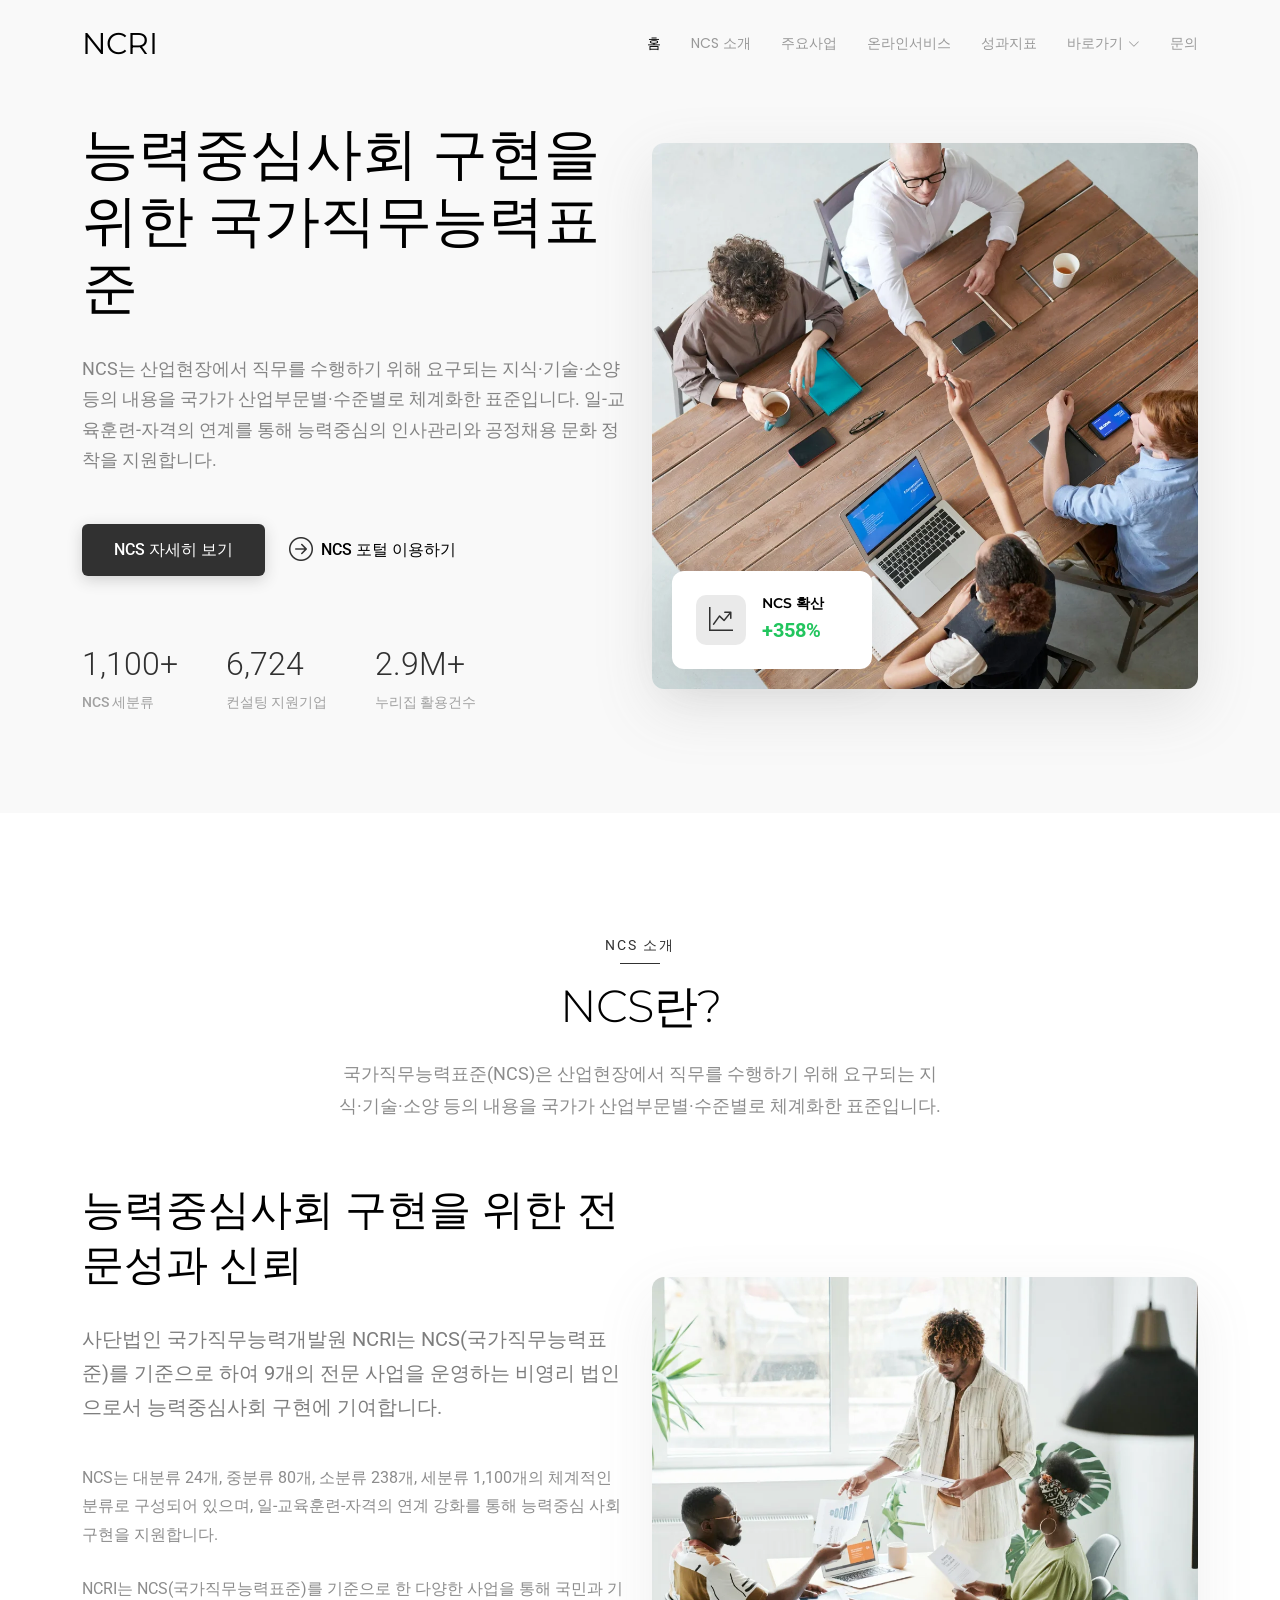
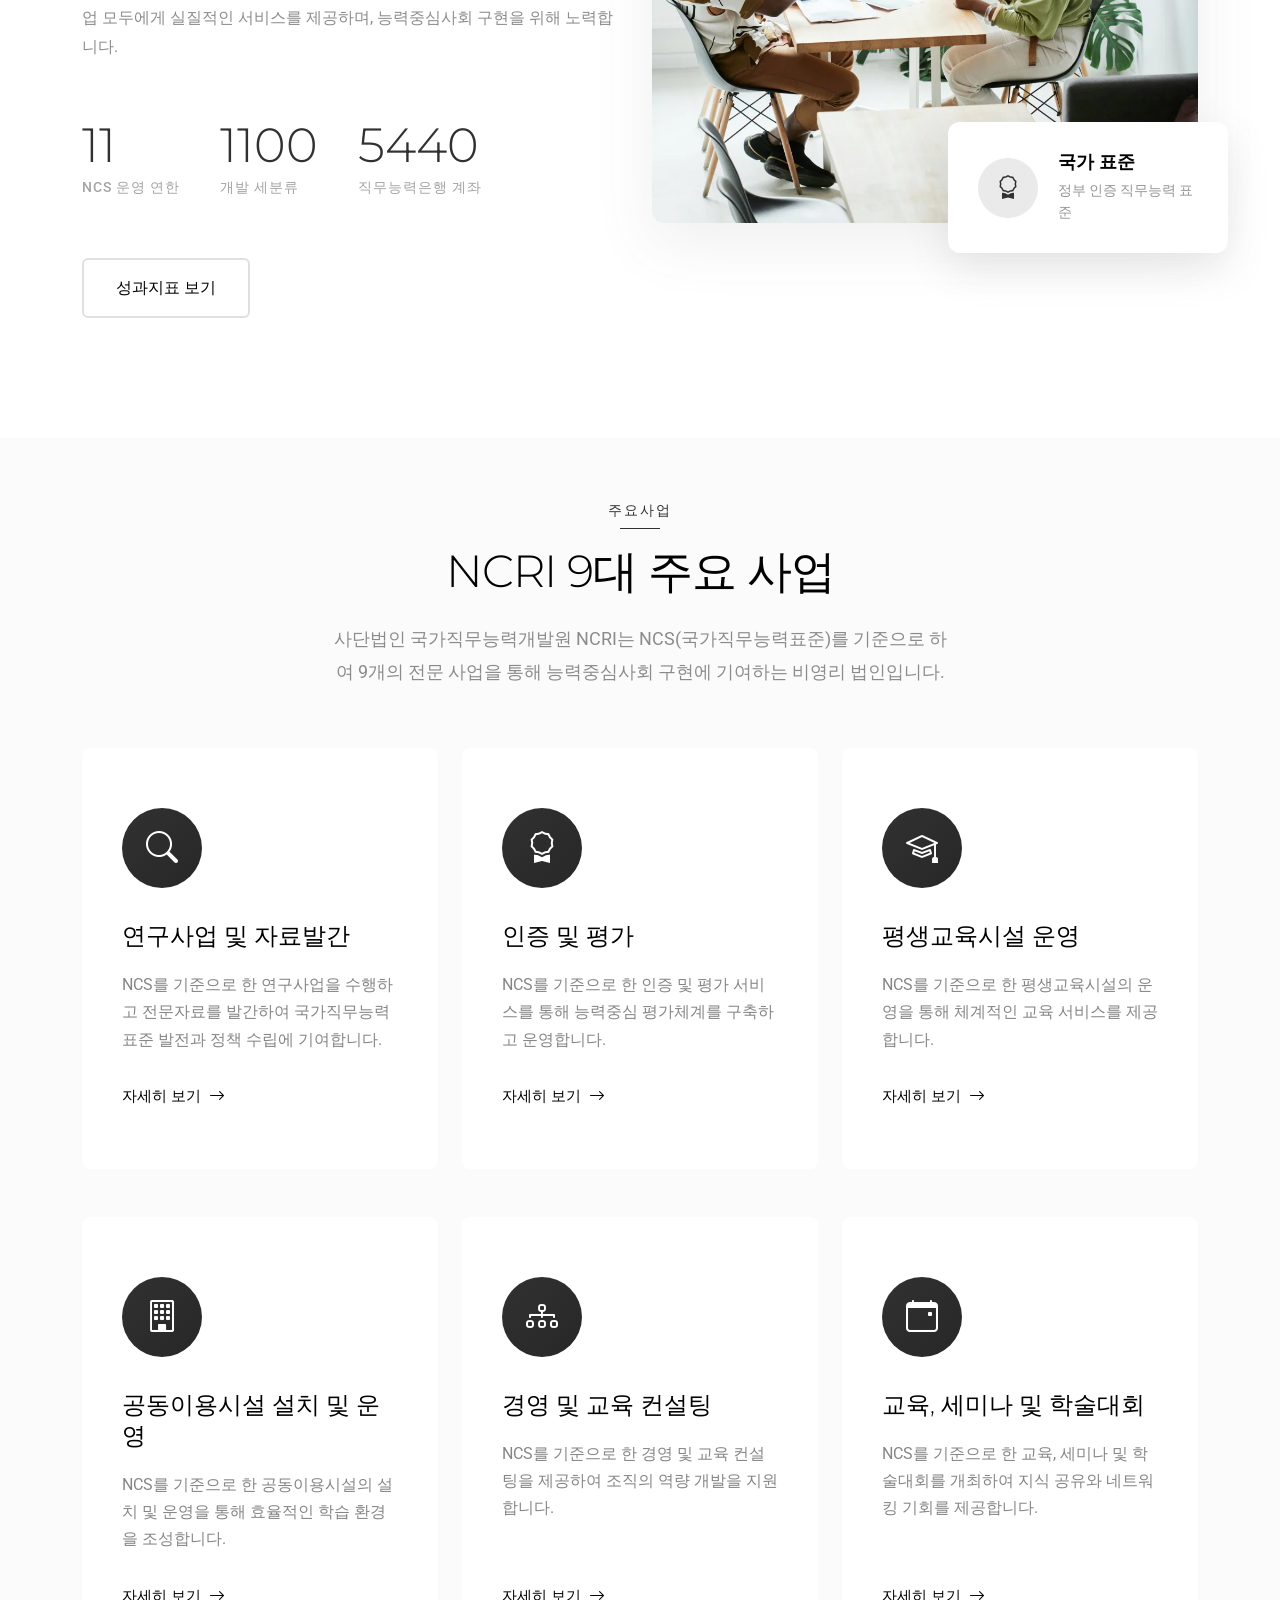
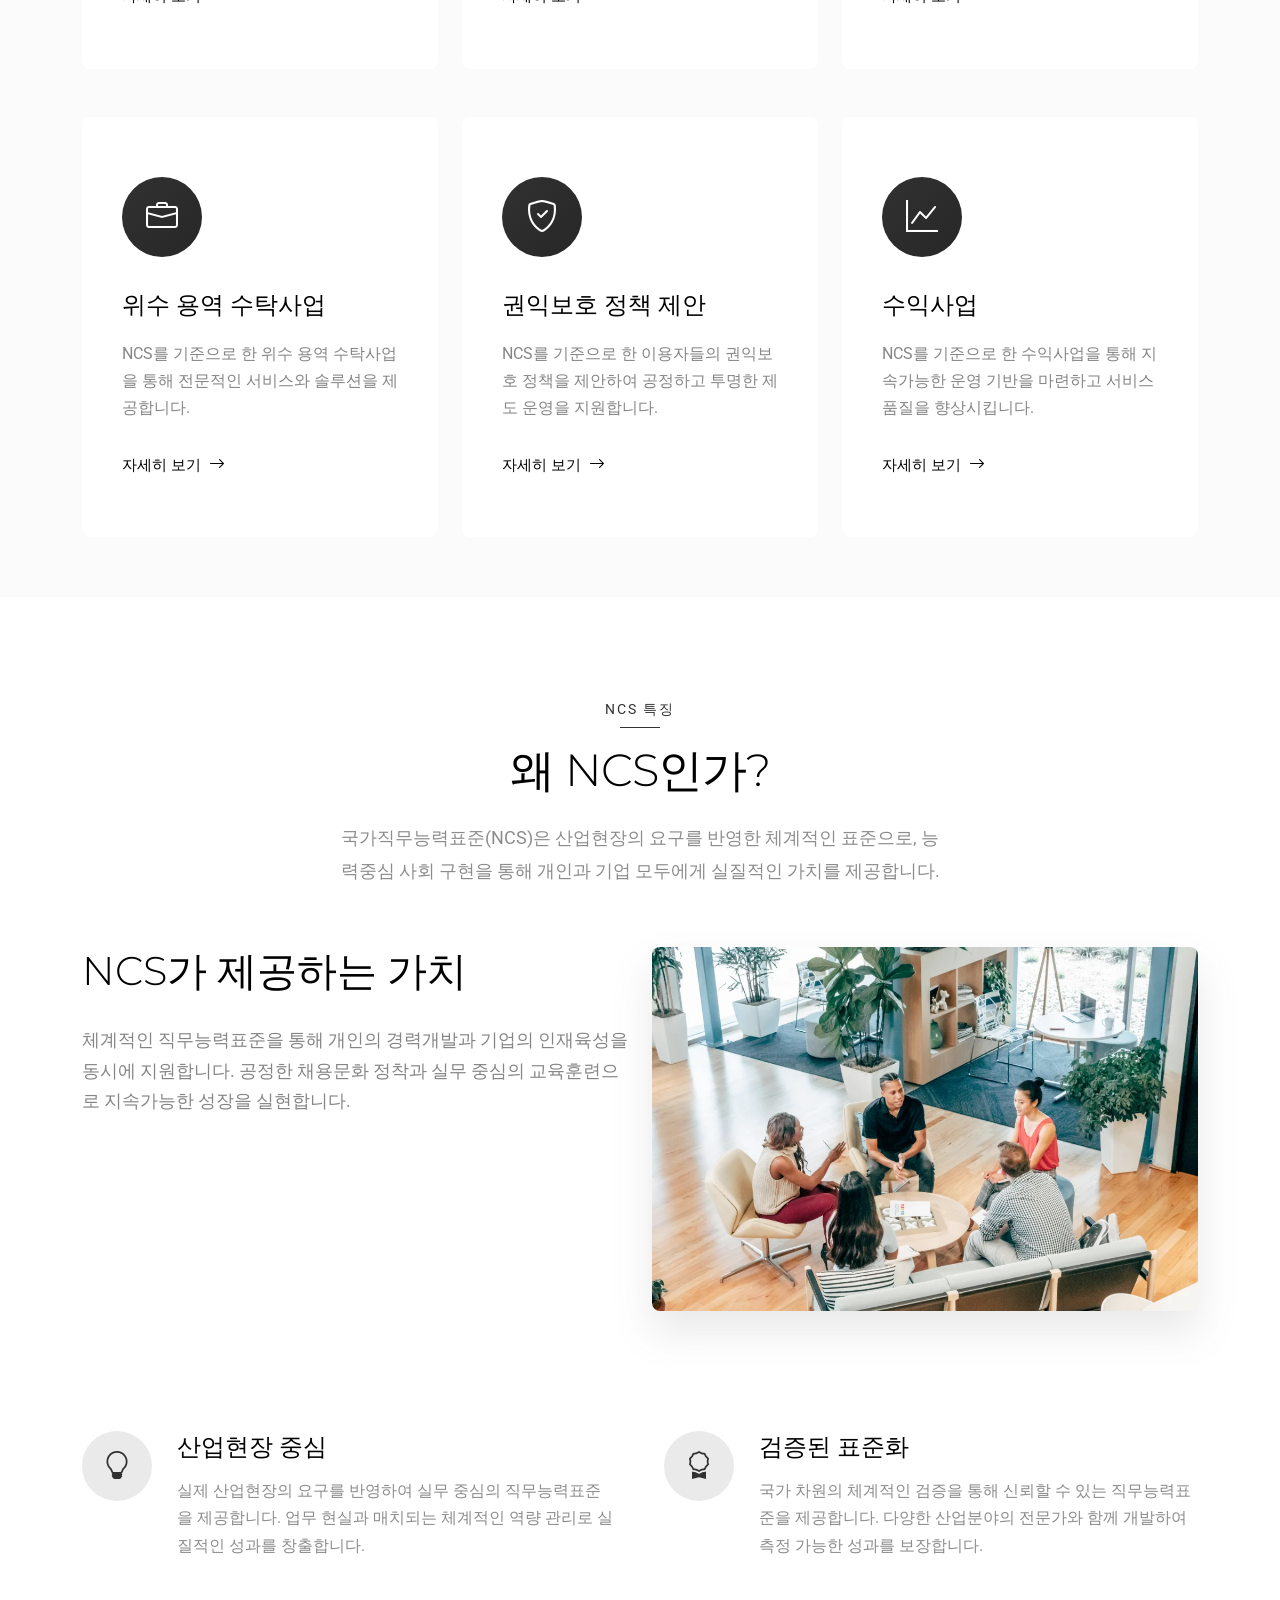
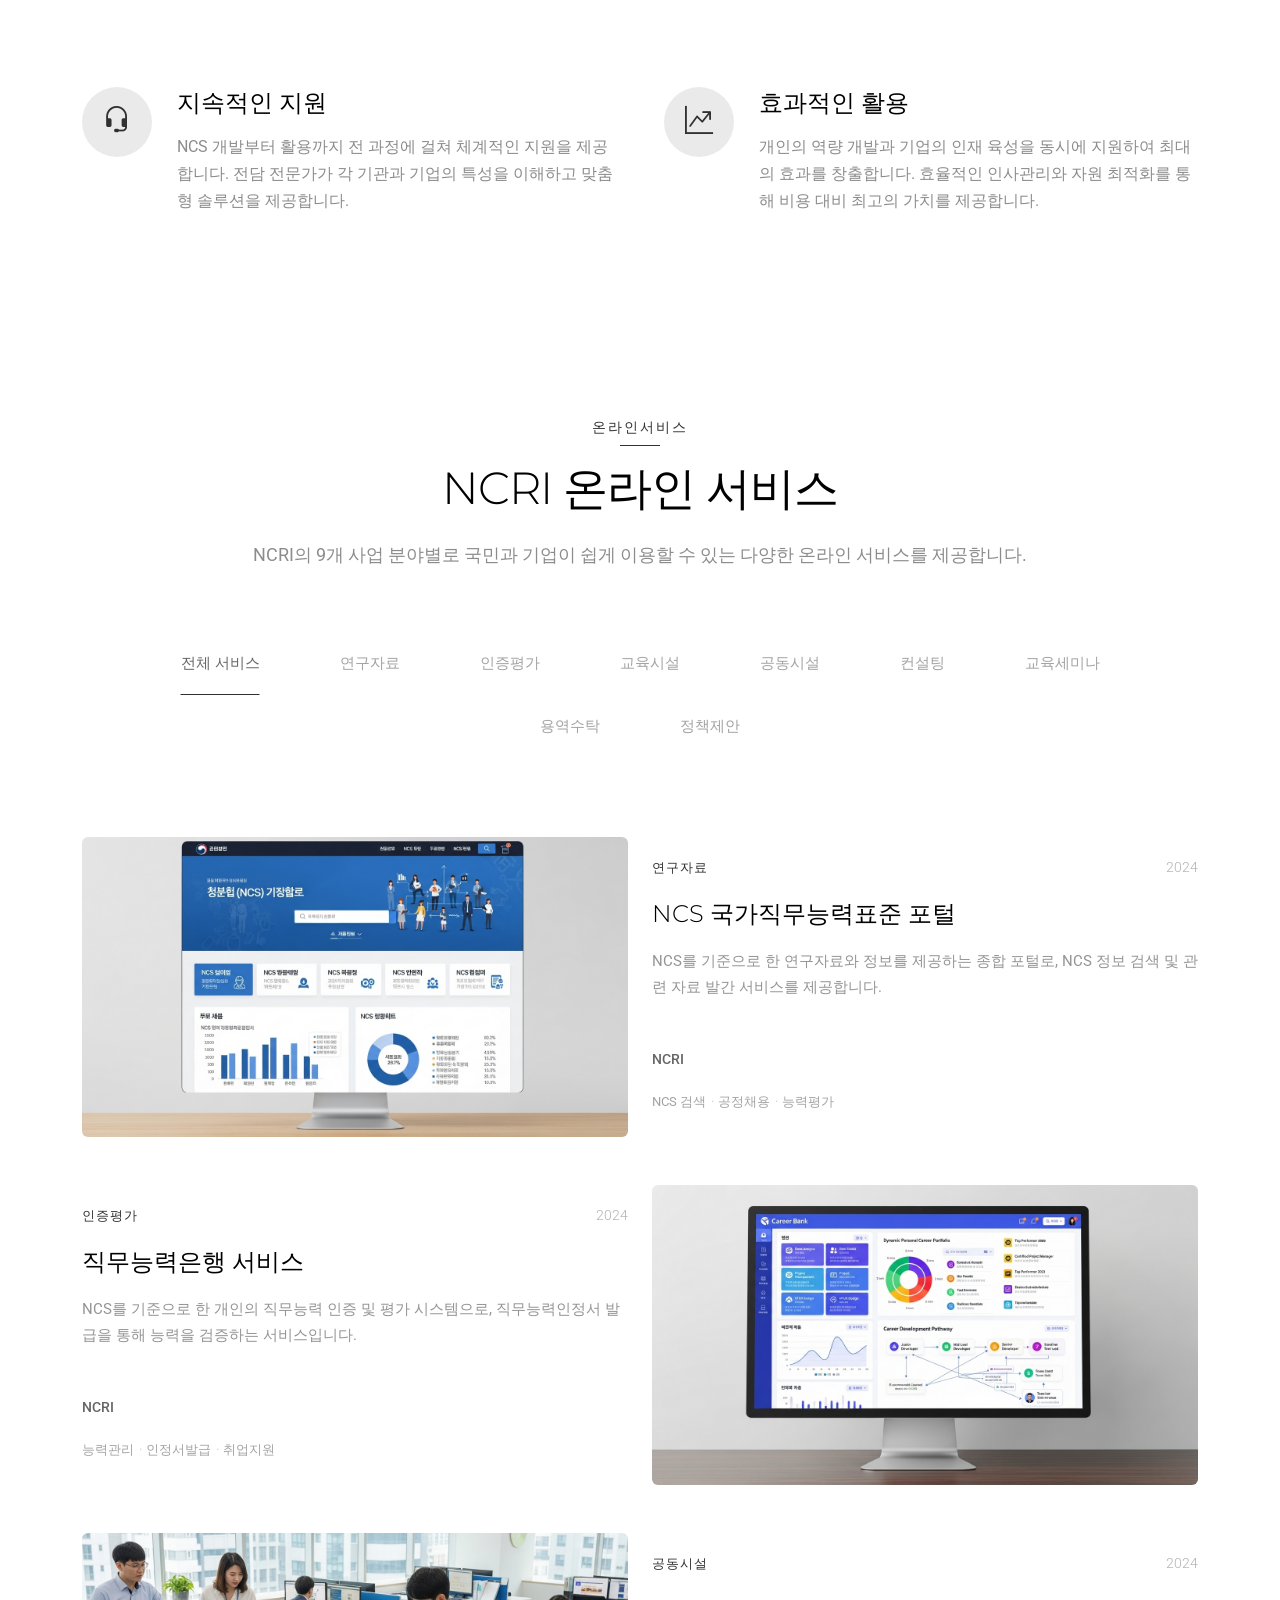
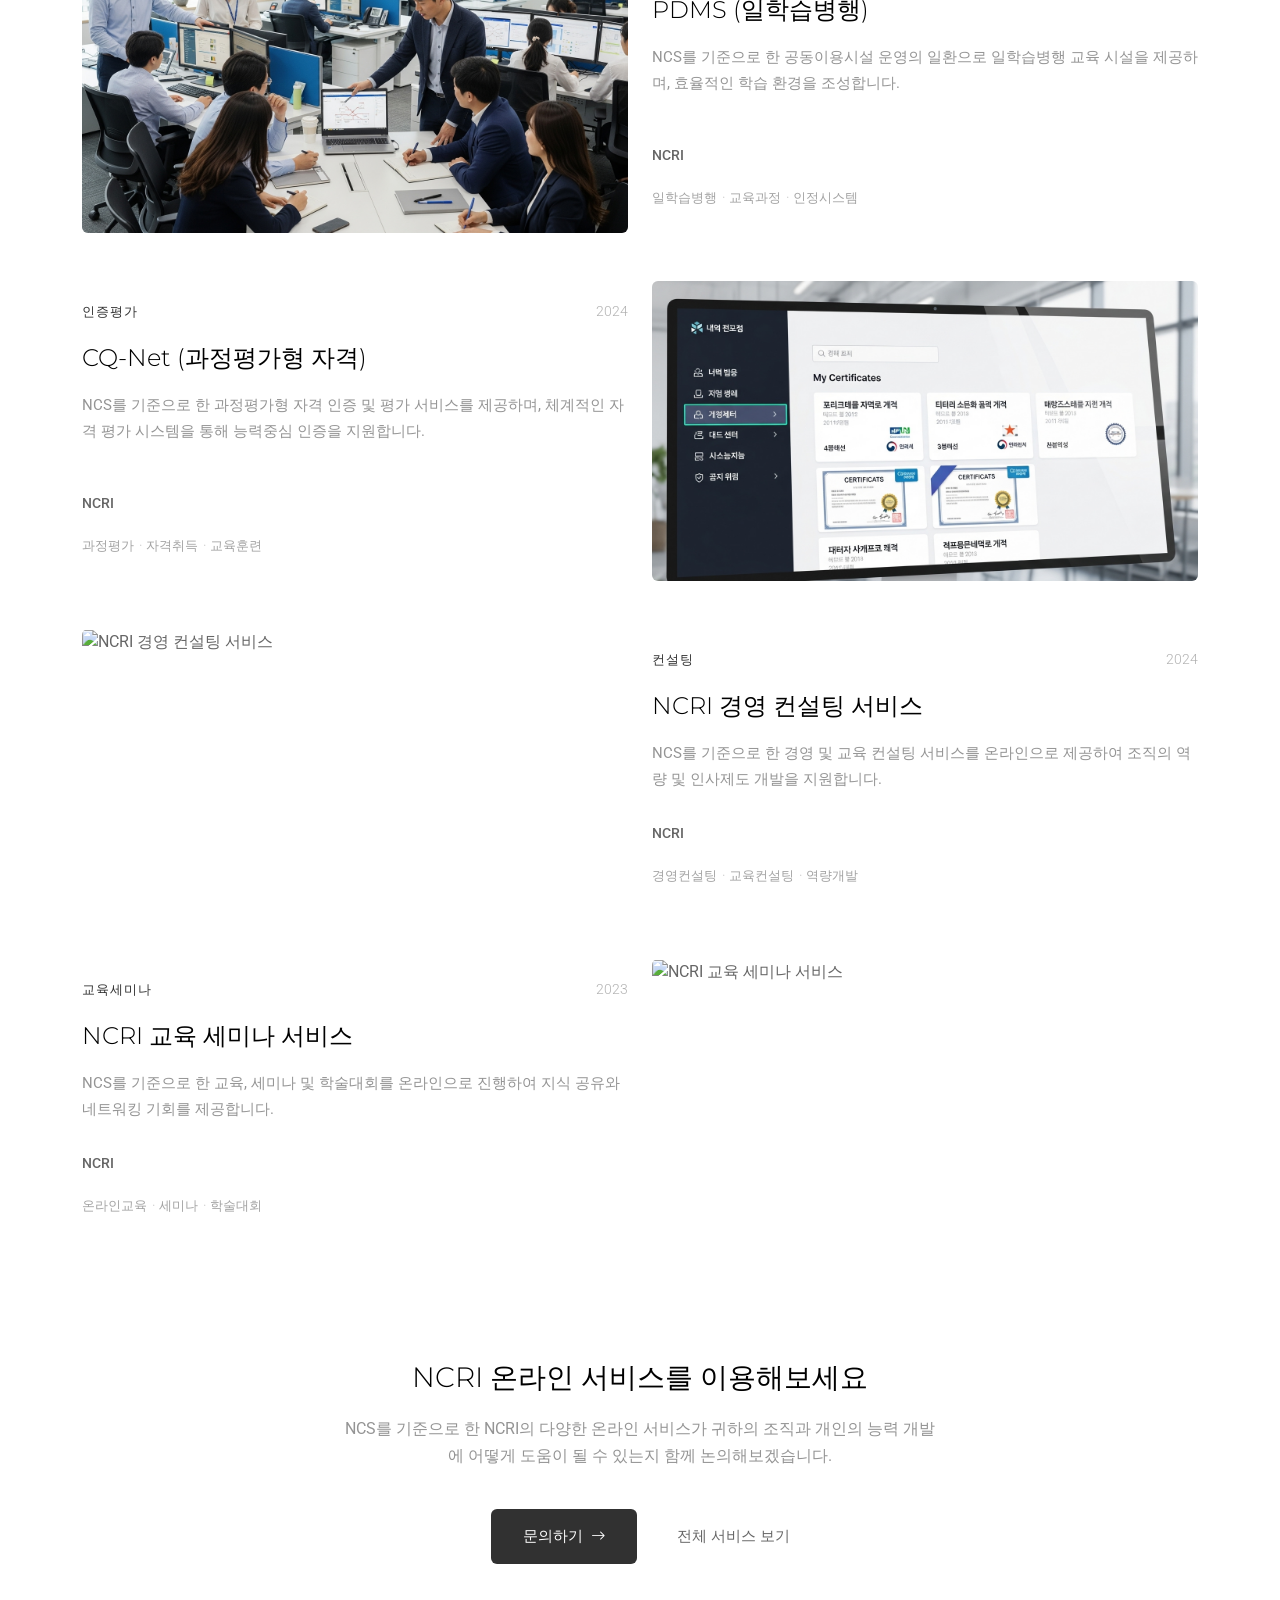
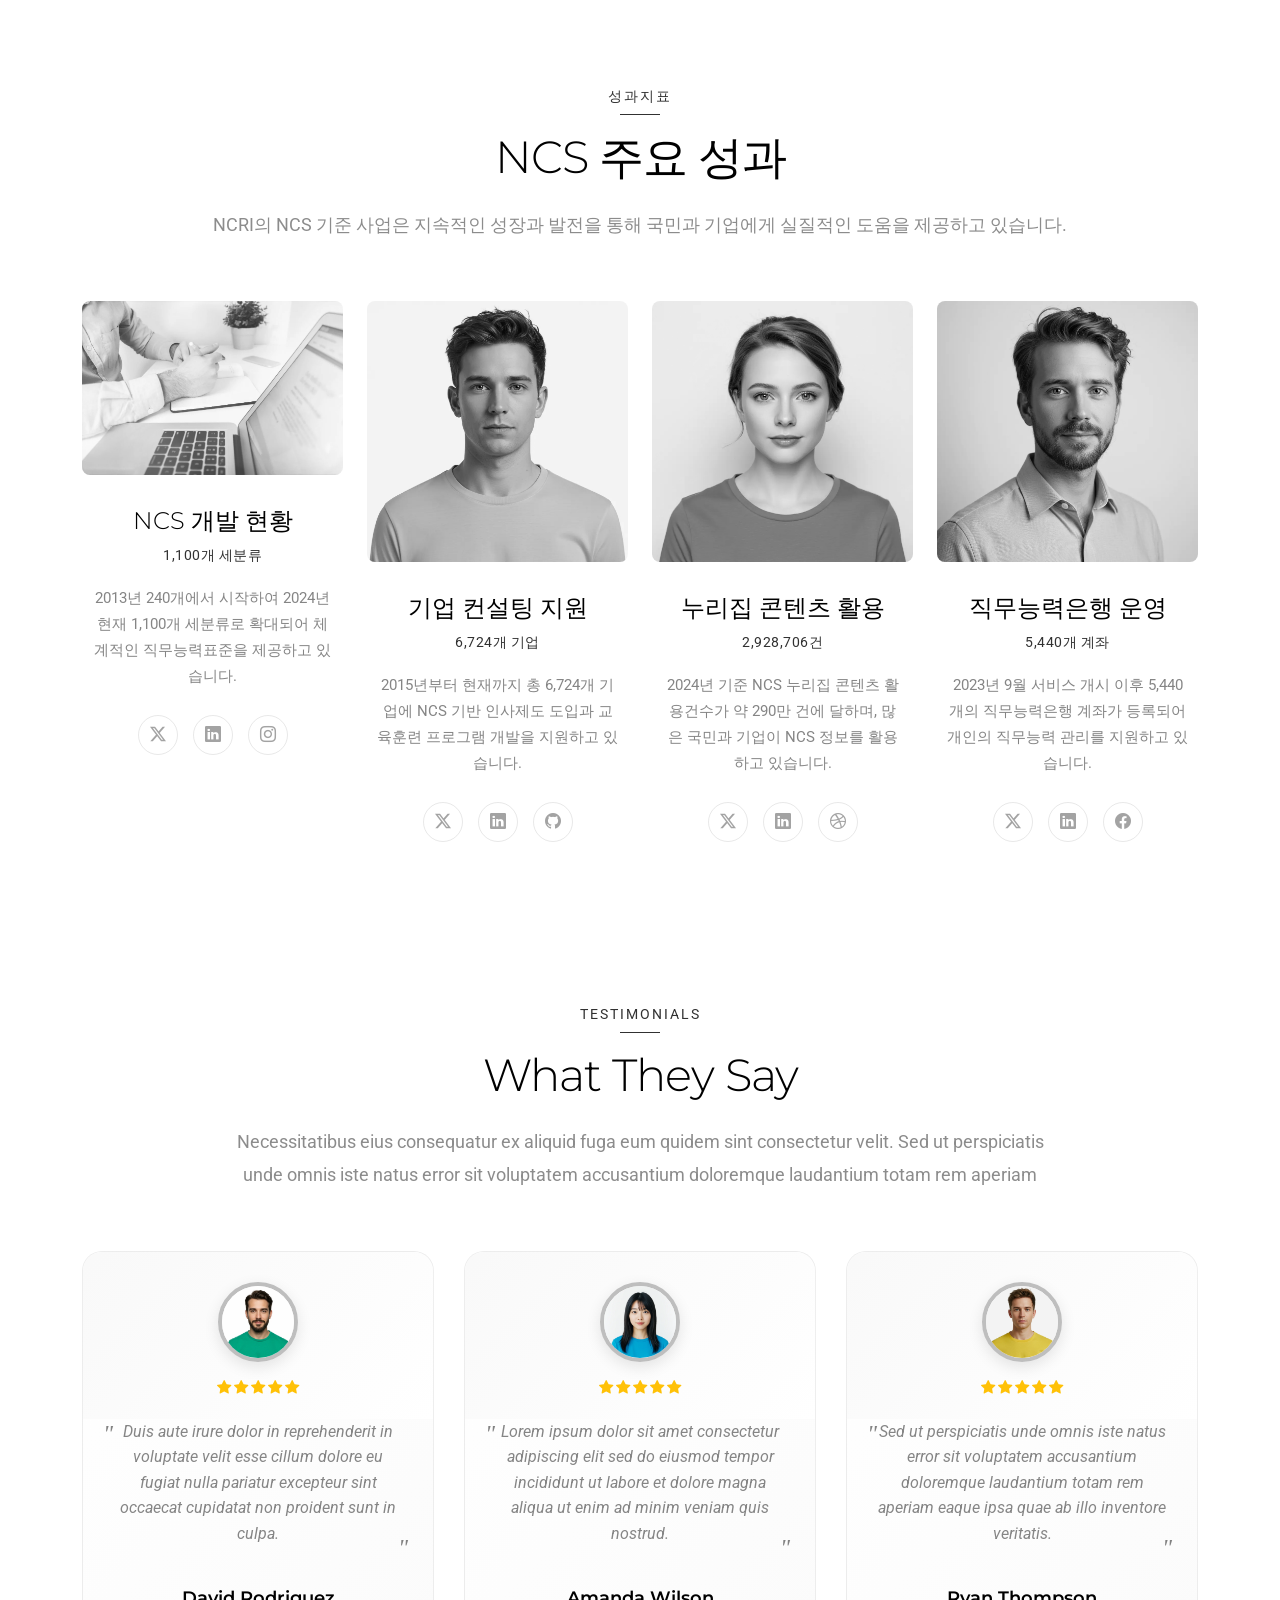
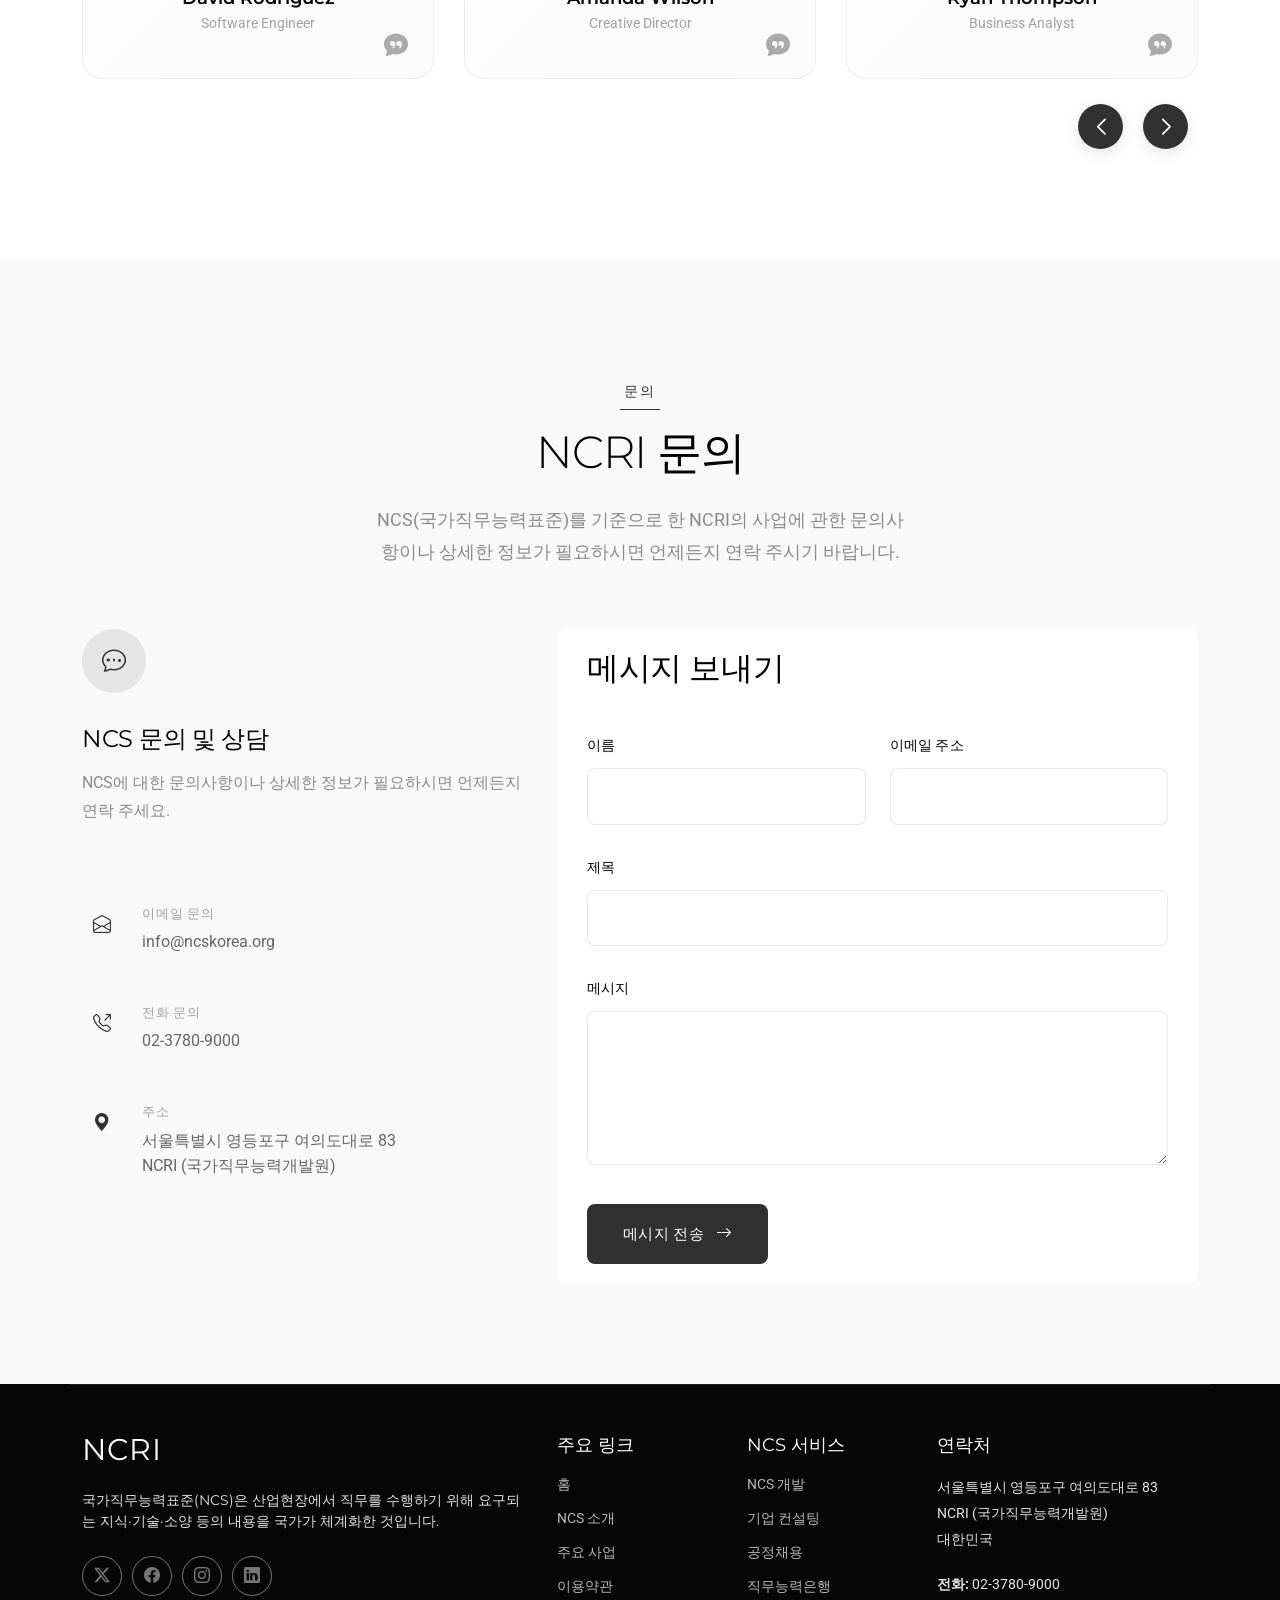
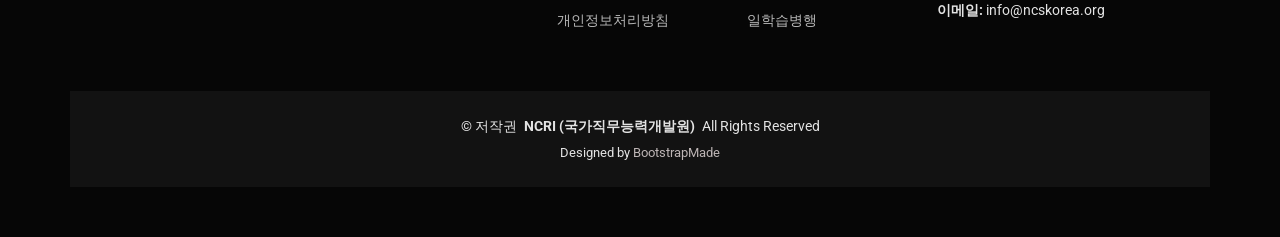
==== index.html @ db48645c "Update website content to accurately reflect NCRI's mission and services Modify meta tags, page titl" ====
<!DOCTYPE html>
<html lang="ko">

<head>
  <meta charset="utf-8">
  <meta content="width=device-width, initial-scale=1.0" name="viewport">
  <title>NCRI 국가직무능력개발원 - NCS 기반 전문 사업</title>
  <meta name="description" content="사단법인 국가직무능력개발원 NCRI - NCS(국가직무능력표준)를 기준으로 한 9개 전문 사업을 운영하는 비영리 법인">
  <meta name="keywords" content="NCRI, 국가직무능력개발원, NCS, 국가직무능력표준, 사단법인, NCS기반사업">

  <!-- Favicons -->
  <link href="assets/img/favicon.png" rel="icon">
  <link href="assets/img/apple-touch-icon.png" rel="apple-touch-icon">

  <!-- Fonts -->
  <link href="https://fonts.googleapis.com" rel="preconnect">
  <link href="https://fonts.gstatic.com" rel="preconnect" crossorigin>
  <link href="https://fonts.googleapis.com/css2?family=Roboto:ital,wght@0,100;0,300;0,400;0,500;0,700;0,900;1,100;1,300;1,400;1,500;1,700;1,900&family=Montserrat:ital,wght@0,100;0,200;0,300;0,400;0,500;0,600;0,700;0,800;0,900;1,100;1,200;1,300;1,400;1,500;1,600;1,700;1,800;1,900&family=Poppins:ital,wght@0,100;0,200;0,300;0,400;0,500;0,600;0,700;0,800;0,900;1,100;1,200;1,300;1,400;1,500;1,600;1,700;1,800;1,900&display=swap" rel="stylesheet">

  <!-- Vendor CSS Files -->
  <link href="assets/vendor/bootstrap/css/bootstrap.min.css" rel="stylesheet">
  <link href="assets/vendor/bootstrap-icons/bootstrap-icons.css" rel="stylesheet">
  <link href="assets/vendor/aos/aos.css" rel="stylesheet">
  <link href="assets/vendor/glightbox/css/glightbox.min.css" rel="stylesheet">
  <link href="assets/vendor/swiper/swiper-bundle.min.css" rel="stylesheet">

  <!-- Main CSS File -->
  <link href="assets/css/main.css" rel="stylesheet">

  <!-- =======================================================
  * Template Name: Axis
  * Template URL: https://bootstrapmade.com/axis-bootstrap-corporate-template/
  * Updated: Sep 13 2025 with Bootstrap v5.3.8
  * Author: BootstrapMade.com
  * License: https://bootstrapmade.com/license/
  ======================================================== -->
</head>

<body class="index-page">

  <header id="header" class="header d-flex align-items-center fixed-top">
    <div class="container-fluid container-xl position-relative d-flex align-items-center justify-content-between">

      <a href="index.html" class="logo d-flex align-items-center">
        <!-- Uncomment the line below if you also wish to use an image logo -->
        <!-- <img src="assets/img/logo.webp" alt=""> -->
        <h1 class="sitename">NCRI</h1>
      </a>

      <nav id="navmenu" class="navmenu">
        <ul>
          <li><a href="#hero" class="active">홈</a></li>
          <li><a href="#about">NCS 소개</a></li>
          <li><a href="#services">주요사업</a></li>
          <li><a href="#portfolio">온라인서비스</a></li>
          <li><a href="#team">성과지표</a></li>
          <li class="dropdown"><a href="#"><span>바로가기</span> <i class="bi bi-chevron-down toggle-dropdown"></i></a>
            <ul>
              <li><a href="https://www.ncs.go.kr" target="_blank" rel="noopener noreferrer">NCS 포털</a></li>
              <li><a href="https://bank.ncs.go.kr" target="_blank" rel="noopener noreferrer">직무능력은행</a></li>
              <li><a href="https://pdms.ncs.go.kr" target="_blank" rel="noopener noreferrer">PDMS</a></li>
              <li><a href="https://c.q-net.or.kr" target="_blank" rel="noopener noreferrer">CQ-Net</a></li>
            </ul>
          </li>
          <li><a href="#contact">문의</a></li>
        </ul>
        <i class="mobile-nav-toggle d-xl-none bi bi-list"></i>
      </nav>

    </div>
  </header>

  <main class="main">

    <!-- Hero Section -->
    <section id="hero" class="hero section light-background">

      <div class="container" data-aos="fade-up" data-aos-delay="100">

        <div class="row align-items-center">
          <div class="col-lg-6">
            <div class="hero-content">
              <h1 data-aos="fade-up" data-aos-delay="200">능력중심사회 구현을 위한 국가직무능력표준</h1>
              <p data-aos="fade-up" data-aos-delay="300">NCS는 산업현장에서 직무를 수행하기 위해 요구되는 지식·기술·소양 등의 내용을 국가가 산업부문별·수준별로 체계화한 표준입니다. 일-교육훈련-자격의 연계를 통해 능력중심의 인사관리와 공정채용 문화 정착을 지원합니다.</p>
              <div class="hero-cta" data-aos="fade-up" data-aos-delay="400">
                <a href="#about" class="btn-primary">NCS 자세히 보기</a>
                <a href="https://www.ncs.go.kr" target="_blank" rel="noopener noreferrer" class="btn-secondary" aria-label="NCS 포털 이용하기">
                  <i class="bi bi-arrow-right-circle"></i>
                  NCS 포털 이용하기
                </a>
              </div>
              <div class="hero-stats" data-aos="fade-up" data-aos-delay="500">
                <div class="stat-item">
                  <div class="stat-number">1,100+</div>
                  <div class="stat-label">NCS 세분류</div>
                </div>
                <div class="stat-item">
                  <div class="stat-number">6,724</div>
                  <div class="stat-label">컨설팅 지원기업</div>
                </div>
                <div class="stat-item">
                  <div class="stat-number">2.9M+</div>
                  <div class="stat-label">누리집 활용건수</div>
                </div>
              </div>
            </div>
          </div>

          <div class="col-lg-6">
            <div class="hero-image" data-aos="fade-left" data-aos-delay="300">
              <img src="assets/img/about/about-square-10.webp" alt="NCS 국가직무능력표준 구현" class="img-fluid">
              <div class="floating-card" data-aos="zoom-in" data-aos-delay="600">
                <div class="card-icon">
                  <i class="bi bi-graph-up-arrow"></i>
                </div>
                <div class="card-content">
                  <h5>NCS 확산</h5>
                  <div class="growth-percentage">+358%</div>
                </div>
              </div>
            </div>
          </div>
        </div>

      </div>

    </section><!-- /Hero Section -->

    <!-- About Section -->
    <section id="about" class="about section">

      <!-- Section Title -->
      <div class="container section-title" data-aos="fade-up">
        <span class="subtitle">NCS 소개</span>
        <h2>NCS란?</h2>
        <p>국가직무능력표준(NCS)은 산업현장에서 직무를 수행하기 위해 요구되는 지식·기술·소양 등의 내용을 국가가 산업부문별·수준별로 체계화한 표준입니다.</p>
      </div><!-- End Section Title -->

      <div class="container" data-aos="fade-up" data-aos-delay="100">

        <div class="row align-items-center">
          <div class="col-lg-6" data-aos="fade-right" data-aos-delay="200">
            <div class="content">
              <h2>능력중심사회 구현을 위한 전문성과 신뢰</h2>
              <p class="lead">사단법인 국가직무능력개발원 NCRI는 NCS(국가직무능력표준)를 기준으로 하여 9개의 전문 사업을 운영하는 비영리 법인으로서 능력중심사회 구현에 기여합니다.</p>

              <p>NCS는 대분류 24개, 중분류 80개, 소분류 238개, 세분류 1,100개의 체계적인 분류로 구성되어 있으며, 일-교육훈련-자격의 연계 강화를 통해 능력중심 사회 구현을 지원합니다.</p>

              <p>NCRI는 NCS(국가직무능력표준)를 기준으로 한 다양한 사업을 통해 국민과 기업 모두에게 실질적인 서비스를 제공하며, 능력중심사회 구현을 위해 노력합니다.</p>

              <div class="stats-row">
                <div class="stat-item">
                  <div class="stat-number purecounter" data-purecounter-start="0" data-purecounter-end="11" data-purecounter-duration="1"></div>
                  <div class="stat-label">NCS 운영 연한</div>
                </div>
                <div class="stat-item">
                  <div class="stat-number purecounter" data-purecounter-start="0" data-purecounter-end="1100" data-purecounter-duration="1"></div>
                  <div class="stat-label">개발 세분류</div>
                </div>
                <div class="stat-item">
                  <div class="stat-number purecounter" data-purecounter-start="0" data-purecounter-end="5440" data-purecounter-duration="1"></div>
                  <div class="stat-label">직무능력은행 계좌</div>
                </div>
              </div>

              <div class="cta-section">
                <a href="#team" class="btn-outline">성과지표 보기</a>
              </div>
            </div>
          </div>

          <div class="col-lg-6" data-aos="fade-left" data-aos-delay="300">
            <div class="image-wrapper">
              <img src="assets/img/about/about-square-12.webp" alt="NCS 소개" class="img-fluid">
              <div class="floating-card" data-aos="zoom-in" data-aos-delay="500">
                <div class="card-content">
                  <div class="icon">
                    <i class="bi bi-award"></i>
                  </div>
                  <div class="text">
                    <h4>국가 표준</h4>
                    <p>정부 인증 직무능력 표준</p>
                  </div>
                </div>
              </div>
            </div>
          </div>
        </div>

      </div>

    </section><!-- /About Section -->

    <!-- Services Section -->
    <section id="services" class="services section">

      <!-- Section Title -->
      <div class="container section-title" data-aos="fade-up">
        <span class="subtitle">주요사업</span>
        <h2>NCRI 9대 주요 사업</h2>
        <p>사단법인 국가직무능력개발원 NCRI는 NCS(국가직무능력표준)를 기준으로 하여 9개의 전문 사업을 통해 능력중심사회 구현에 기여하는 비영리 법인입니다.</p>
      </div><!-- End Section Title -->

      <div class="container" data-aos="fade-up" data-aos-delay="100">

        <div class="row gy-5">

          <div class="col-lg-4 col-md-6" data-aos="fade-up" data-aos-delay="100">
            <div class="service-item">
              <div class="service-icon">
                <i class="bi bi-search"></i>
              </div>
              <h3>연구사업 및 자료발간</h3>
              <p>NCS를 기준으로 한 연구사업을 수행하고 전문자료를 발간하여 국가직무능력표준 발전과 정책 수립에 기여합니다.</p>
              <a href="service-details.html" class="service-link">
                자세히 보기 <i class="bi bi-arrow-right"></i>
              </a>
            </div>
          </div><!-- End Service Item -->

          <div class="col-lg-4 col-md-6" data-aos="fade-up" data-aos-delay="200">
            <div class="service-item">
              <div class="service-icon">
                <i class="bi bi-award"></i>
              </div>
              <h3>인증 및 평가</h3>
              <p>NCS를 기준으로 한 인증 및 평가 서비스를 통해 능력중심 평가체계를 구축하고 운영합니다.</p>
              <a href="service-details.html" class="service-link">
                자세히 보기 <i class="bi bi-arrow-right"></i>
              </a>
            </div>
          </div><!-- End Service Item -->

          <div class="col-lg-4 col-md-6" data-aos="fade-up" data-aos-delay="300">
            <div class="service-item">
              <div class="service-icon">
                <i class="bi bi-mortarboard"></i>
              </div>
              <h3>평생교육시설 운영</h3>
              <p>NCS를 기준으로 한 평생교육시설의 운영을 통해 체계적인 교육 서비스를 제공합니다.</p>
              <a href="service-details.html" class="service-link">
                자세히 보기 <i class="bi bi-arrow-right"></i>
              </a>
            </div>
          </div><!-- End Service Item -->

          <div class="col-lg-4 col-md-6" data-aos="fade-up" data-aos-delay="100">
            <div class="service-item">
              <div class="service-icon">
                <i class="bi bi-building"></i>
              </div>
              <h3>공동이용시설 설치 및 운영</h3>
              <p>NCS를 기준으로 한 공동이용시설의 설치 및 운영을 통해 효율적인 학습 환경을 조성합니다.</p>
              <a href="service-details.html" class="service-link">
                자세히 보기 <i class="bi bi-arrow-right"></i>
              </a>
            </div>
          </div><!-- End Service Item -->

          <div class="col-lg-4 col-md-6" data-aos="fade-up" data-aos-delay="200">
            <div class="service-item">
              <div class="service-icon">
                <i class="bi bi-diagram-3"></i>
              </div>
              <h3>경영 및 교육 컨설팅</h3>
              <p>NCS를 기준으로 한 경영 및 교육 컨설팅을 제공하여 조직의 역량 개발을 지원합니다.</p>
              <a href="service-details.html" class="service-link">
                자세히 보기 <i class="bi bi-arrow-right"></i>
              </a>
            </div>
          </div><!-- End Service Item -->

          <div class="col-lg-4 col-md-6" data-aos="fade-up" data-aos-delay="300">
            <div class="service-item">
              <div class="service-icon">
                <i class="bi bi-calendar-event"></i>
              </div>
              <h3>교육, 세미나 및 학술대회</h3>
              <p>NCS를 기준으로 한 교육, 세미나 및 학술대회를 개최하여 지식 공유와 네트워킹 기회를 제공합니다.</p>
              <a href="service-details.html" class="service-link">
                자세히 보기 <i class="bi bi-arrow-right"></i>
              </a>
            </div>
          </div><!-- End Service Item -->

          <div class="col-lg-4 col-md-6" data-aos="fade-up" data-aos-delay="100">
            <div class="service-item">
              <div class="service-icon">
                <i class="bi bi-briefcase"></i>
              </div>
              <h3>위수 용역 수탁사업</h3>
              <p>NCS를 기준으로 한 위수 용역 수탁사업을 통해 전문적인 서비스와 솔루션을 제공합니다.</p>
              <a href="service-details.html" class="service-link">
                자세히 보기 <i class="bi bi-arrow-right"></i>
              </a>
            </div>
          </div><!-- End Service Item -->

          <div class="col-lg-4 col-md-6" data-aos="fade-up" data-aos-delay="200">
            <div class="service-item">
              <div class="service-icon">
                <i class="bi bi-shield-check"></i>
              </div>
              <h3>권익보호 정책 제안</h3>
              <p>NCS를 기준으로 한 이용자들의 권익보호 정책을 제안하여 공정하고 투명한 제도 운영을 지원합니다.</p>
              <a href="service-details.html" class="service-link">
                자세히 보기 <i class="bi bi-arrow-right"></i>
              </a>
            </div>
          </div><!-- End Service Item -->

          <div class="col-lg-4 col-md-6" data-aos="fade-up" data-aos-delay="300">
            <div class="service-item">
              <div class="service-icon">
                <i class="bi bi-graph-up"></i>
              </div>
              <h3>수익사업</h3>
              <p>NCS를 기준으로 한 수익사업을 통해 지속가능한 운영 기반을 마련하고 서비스 품질을 향상시킵니다.</p>
              <a href="service-details.html" class="service-link">
                자세히 보기 <i class="bi bi-arrow-right"></i>
              </a>
            </div>
          </div><!-- End Service Item -->

        </div>

      </div>

    </section><!-- /Services Section -->

    <!-- Why Us Section -->
    <section id="why-us" class="why-us section">

      <!-- Section Title -->
      <div class="container section-title" data-aos="fade-up">
        <span class="subtitle">NCS 특징</span>
        <h2>왜 NCS인가?</h2>
        <p>국가직무능력표준(NCS)은 산업현장의 요구를 반영한 체계적인 표준으로, 능력중심 사회 구현을 통해 개인과 기업 모두에게 실질적인 가치를 제공합니다.</p>
      </div><!-- End Section Title -->

      <div class="container" data-aos="fade-up" data-aos-delay="100">

        <div class="row">
          <div class="col-lg-6" data-aos="fade-right" data-aos-delay="200">
            <div class="content">
              <h2>NCS가 제공하는 가치</h2>
              <p>체계적인 직무능력표준을 통해 개인의 경력개발과 기업의 인재육성을 동시에 지원합니다. 공정한 채용문화 정착과 실무 중심의 교육훈련으로 지속가능한 성장을 실현합니다.</p>
            </div>
          </div>
          <div class="col-lg-6" data-aos="fade-left" data-aos-delay="300">
            <div class="image-wrapper">
              <img src="assets/img/about/about-8.webp" alt="NCS 전문 협업" class="img-fluid">
            </div>
          </div>
        </div>

        <div class="features-grid" data-aos="fade-up" data-aos-delay="400">
          <div class="row g-5">

            <div class="col-lg-6" data-aos="fade-up" data-aos-delay="100">
              <div class="feature-item">
                <div class="icon-wrapper">
                  <i class="bi bi-lightbulb"></i>
                </div>
                <div class="feature-content">
                  <h3>산업현장 중심</h3>
                  <p>실제 산업현장의 요구를 반영하여 실무 중심의 직무능력표준을 제공합니다. 업무 현실과 매치되는 체계적인 역량 관리로 실질적인 성과를 창출합니다.</p>
                </div>
              </div>
            </div><!-- End Feature Item -->

            <div class="col-lg-6" data-aos="fade-up" data-aos-delay="200">
              <div class="feature-item">
                <div class="icon-wrapper">
                  <i class="bi bi-award"></i>
                </div>
                <div class="feature-content">
                  <h3>검증된 표준화</h3>
                  <p>국가 차원의 체계적인 검증을 통해 신뢰할 수 있는 직무능력표준을 제공합니다. 다양한 산업분야의 전문가와 함께 개발하여 측정 가능한 성과를 보장합니다.</p>
                </div>
              </div>
            </div><!-- End Feature Item -->

            <div class="col-lg-6" data-aos="fade-up" data-aos-delay="300">
              <div class="feature-item">
                <div class="icon-wrapper">
                  <i class="bi bi-headset"></i>
                </div>
                <div class="feature-content">
                  <h3>지속적인 지원</h3>
                  <p>NCS 개발부터 활용까지 전 과정에 걸쳐 체계적인 지원을 제공합니다. 전담 전문가가 각 기관과 기업의 특성을 이해하고 맞춤형 솔루션을 제공합니다.</p>
                </div>
              </div>
            </div><!-- End Feature Item -->

            <div class="col-lg-6" data-aos="fade-up" data-aos-delay="400">
              <div class="feature-item">
                <div class="icon-wrapper">
                  <i class="bi bi-graph-up-arrow"></i>
                </div>
                <div class="feature-content">
                  <h3>효과적인 활용</h3>
                  <p>개인의 역량 개발과 기업의 인재 육성을 동시에 지원하여 최대의 효과를 창출합니다. 효율적인 인사관리와 자원 최적화를 통해 비용 대비 최고의 가치를 제공합니다.</p>
                </div>
              </div>
            </div><!-- End Feature Item -->

          </div>
        </div>

      </div>

    </section><!-- /Why Us Section -->

    <!-- Portfolio Section -->
    <section id="portfolio" class="portfolio section">

      <!-- Section Title -->
      <div class="container section-title" data-aos="fade-up">
        <span class="subtitle">온라인서비스</span>
        <h2>NCRI 온라인 서비스</h2>
        <p>NCRI의 9개 사업 분야별로 국민과 기업이 쉽게 이용할 수 있는 다양한 온라인 서비스를 제공합니다.</p>
      </div><!-- End Section Title -->

      <div class="container" data-aos="fade-up" data-aos-delay="100">

        <div class="isotope-layout" data-default-filter="*" data-layout="masonry" data-sort="original-order">
          <ul class="portfolio-filters isotope-filters" data-aos="fade-up" data-aos-delay="200">
            <li data-filter="*" class="filter-active">전체 서비스</li>
            <li data-filter=".filter-research">연구자료</li>
            <li data-filter=".filter-certification">인증평가</li>
            <li data-filter=".filter-education">교육시설</li>
            <li data-filter=".filter-facility">공동시설</li>
            <li data-filter=".filter-consulting">컨설팅</li>
            <li data-filter=".filter-seminar">교육세미나</li>
            <li data-filter=".filter-contract">용역수탁</li>
            <li data-filter=".filter-policy">정책제안</li>
          </ul><!-- End Portfolio Filters -->

          <div class="row gy-5 isotope-container" data-aos="fade-up" data-aos-delay="300">

            <div class="col-lg-12 portfolio-item isotope-item filter-research">
              <article class="portfolio-card">
                <div class="row g-4">
                  <div class="col-md-6">
                    <div class="project-visual">
                      <img src="assets/img/portfolio/ncs-portal.png" alt="NCS 국가직무능력표준 포털" class="img-fluid" loading="lazy">
                      <div class="project-overlay">
                        <div class="overlay-content">
                          <a href="assets/img/portfolio/ncs-portal.png" class="view-project glightbox" aria-label="프로젝트 이미지 보기">
                            <i class="bi bi-eye"></i>
                          </a>
                          <a href="#" class="project-link" aria-label="프로젝트 세부사항 보기">
                            <i class="bi bi-arrow-up-right"></i>
                          </a>
                        </div>
                      </div>
                    </div>
                  </div>
                  <div class="col-md-6">
                    <div class="project-details">
                      <div class="project-header">
                        <span class="project-category">연구자료</span>
                        <time class="project-year">2024</time>
                      </div>
                      <h3 class="project-title">NCS 국가직무능력표준 포털</h3>
                      <p class="project-description">NCS를 기준으로 한 연구자료와 정보를 제공하는 종합 포털로, NCS 정보 검색 및 관련 자료 발간 서비스를 제공합니다.</p>
                      <div class="project-meta">
                        <span class="client-name">NCRI</span>
                        <div class="project-scope">
                          <span class="scope-item">NCS 검색</span>
                          <span class="scope-item">공정채용</span>
                          <span class="scope-item">능력평가</span>
                        </div>
                      </div>
                    </div>
                  </div>
                </div>
              </article>
            </div>

            <div class="col-lg-12 portfolio-item isotope-item filter-certification">
              <article class="portfolio-card">
                <div class="row g-4">
                  <div class="col-md-6 order-md-2">
                    <div class="project-visual">
                      <img src="assets/img/portfolio/job-bank.png" alt="직무능력은행 서비스" class="img-fluid" loading="lazy">
                      <div class="project-overlay">
                        <div class="overlay-content">
                          <a href="assets/img/portfolio/job-bank.png" class="view-project glightbox" aria-label="프로젝트 이미지 보기">
                            <i class="bi bi-eye"></i>
                          </a>
                          <a href="#" class="project-link" aria-label="프로젝트 세부사항 보기">
                            <i class="bi bi-arrow-up-right"></i>
                          </a>
                        </div>
                      </div>
                    </div>
                  </div>
                  <div class="col-md-6 order-md-1">
                    <div class="project-details">
                      <div class="project-header">
                        <span class="project-category">인증평가</span>
                        <time class="project-year">2024</time>
                      </div>
                      <h3 class="project-title">직무능력은행 서비스</h3>
                      <p class="project-description">NCS를 기준으로 한 개인의 직무능력 인증 및 평가 시스템으로, 직무능력인정서 발급을 통해 능력을 검증하는 서비스입니다.</p>
                      <div class="project-meta">
                        <span class="client-name">NCRI</span>
                        <div class="project-scope">
                          <span class="scope-item">능력관리</span>
                          <span class="scope-item">인정서발급</span>
                          <span class="scope-item">취업지원</span>
                        </div>
                      </div>
                    </div>
                  </div>
                </div>
              </article>
            </div>

            <div class="col-lg-12 portfolio-item isotope-item filter-facility">
              <article class="portfolio-card">
                <div class="row g-4">
                  <div class="col-md-6">
                    <div class="project-visual">
                      <img src="assets/img/portfolio/pdms-learning.png" alt="PDMS (일학습병행)" class="img-fluid" loading="lazy">
                      <div class="project-overlay">
                        <div class="overlay-content">
                          <a href="assets/img/portfolio/pdms-learning.png" class="view-project glightbox" aria-label="프로젝트 이미지 보기">
                            <i class="bi bi-eye"></i>
                          </a>
                          <a href="#" class="project-link" aria-label="프로젝트 세부사항 보기">
                            <i class="bi bi-arrow-up-right"></i>
                          </a>
                        </div>
                      </div>
                    </div>
                  </div>
                  <div class="col-md-6">
                    <div class="project-details">
                      <div class="project-header">
                        <span class="project-category">공동시설</span>
                        <time class="project-year">2024</time>
                      </div>
                      <h3 class="project-title">PDMS (일학습병행)</h3>
                      <p class="project-description">NCS를 기준으로 한 공동이용시설 운영의 일환으로 일학습병행 교육 시설을 제공하며, 효율적인 학습 환경을 조성합니다.</p>
                      <div class="project-meta">
                        <span class="client-name">NCRI</span>
                        <div class="project-scope">
                          <span class="scope-item">일학습병행</span>
                          <span class="scope-item">교육과정</span>
                          <span class="scope-item">인정시스템</span>
                        </div>
                      </div>
                    </div>
                  </div>
                </div>
              </article>
            </div>

            <div class="col-lg-12 portfolio-item isotope-item filter-certification">
              <article class="portfolio-card">
                <div class="row g-4">
                  <div class="col-md-6 order-md-2">
                    <div class="project-visual">
                      <img src="assets/img/portfolio/cqnet-certification.png" alt="CQ-Net (과정평가형 자격)" class="img-fluid" loading="lazy">
                      <div class="project-overlay">
                        <div class="overlay-content">
                          <a href="assets/img/portfolio/cqnet-certification.png" class="view-project glightbox" aria-label="프로젝트 이미지 보기">
                            <i class="bi bi-eye"></i>
                          </a>
                          <a href="#" class="project-link" aria-label="프로젝트 세부사항 보기">
                            <i class="bi bi-arrow-up-right"></i>
                          </a>
                        </div>
                      </div>
                    </div>
                  </div>
                  <div class="col-md-6 order-md-1">
                    <div class="project-details">
                      <div class="project-header">
                        <span class="project-category">인증평가</span>
                        <time class="project-year">2024</time>
                      </div>
                      <h3 class="project-title">CQ-Net (과정평가형 자격)</h3>
                      <p class="project-description">NCS를 기준으로 한 과정평가형 자격 인증 및 평가 서비스를 제공하며, 체계적인 자격 평가 시스템을 통해 능력중심 인증을 지원합니다.</p>
                      <div class="project-meta">
                        <span class="client-name">NCRI</span>
                        <div class="project-scope">
                          <span class="scope-item">과정평가</span>
                          <span class="scope-item">자격취득</span>
                          <span class="scope-item">교육훈련</span>
                        </div>
                      </div>
                    </div>
                  </div>
                </div>
              </article>
            </div>

            <div class="col-lg-12 portfolio-item isotope-item filter-consulting">
              <article class="portfolio-card">
                <div class="row g-4">
                  <div class="col-md-6">
                    <div class="project-visual">
                      <img src="assets/img/portfolio/consulting-service.png" alt="NCRI 경영 컨설팅 서비스" class="img-fluid" loading="lazy">
                      <div class="project-overlay">
                        <div class="overlay-content">
                          <a href="assets/img/portfolio/consulting-service.png" class="view-project glightbox" aria-label="프로젝트 이미지 보기">
                            <i class="bi bi-eye"></i>
                          </a>
                          <a href="#" class="project-link" aria-label="프로젝트 세부사항 보기">
                            <i class="bi bi-arrow-up-right"></i>
                          </a>
                        </div>
                      </div>
                    </div>
                  </div>
                  <div class="col-md-6">
                    <div class="project-details">
                      <div class="project-header">
                        <span class="project-category">컨설팅</span>
                        <time class="project-year">2024</time>
                      </div>
                      <h3 class="project-title">NCRI 경영 컨설팅 서비스</h3>
                      <p class="project-description">NCS를 기준으로 한 경영 및 교육 컨설팅 서비스를 온라인으로 제공하여 조직의 역량 및 인사제도 개발을 지원합니다.</p>
                      <div class="project-meta">
                        <span class="client-name">NCRI</span>
                        <div class="project-scope">
                          <span class="scope-item">경영컨설팅</span>
                          <span class="scope-item">교육컨설팅</span>
                          <span class="scope-item">역량개발</span>
                        </div>
                      </div>
                    </div>
                  </div>
                </div>
              </article>
            </div>

            <div class="col-lg-12 portfolio-item isotope-item filter-seminar">
              <article class="portfolio-card">
                <div class="row g-4">
                  <div class="col-md-6 order-md-2">
                    <div class="project-visual">
                      <img src="assets/img/portfolio/seminar-service.png" alt="NCRI 교육 세미나 서비스" class="img-fluid" loading="lazy">
                      <div class="project-overlay">
                        <div class="overlay-content">
                          <a href="assets/img/portfolio/seminar-service.png" class="view-project glightbox" aria-label="프로젝트 이미지 보기">
                            <i class="bi bi-eye"></i>
                          </a>
                          <a href="#" class="project-link" aria-label="프로젝트 세부사항 보기">
                            <i class="bi bi-arrow-up-right"></i>
                          </a>
                        </div>
                      </div>
                    </div>
                  </div>
                  <div class="col-md-6 order-md-1">
                    <div class="project-details">
                      <div class="project-header">
                        <span class="project-category">교육세미나</span>
                        <time class="project-year">2023</time>
                      </div>
                      <h3 class="project-title">NCRI 교육 세미나 서비스</h3>
                      <p class="project-description">NCS를 기준으로 한 교육, 세미나 및 학술대회를 온라인으로 진행하여 지식 공유와 네트워킹 기회를 제공합니다.</p>
                      <div class="project-meta">
                        <span class="client-name">NCRI</span>
                        <div class="project-scope">
                          <span class="scope-item">온라인교육</span>
                          <span class="scope-item">세미나</span>
                          <span class="scope-item">학술대회</span>
                        </div>
                      </div>
                    </div>
                  </div>
                </div>
              </article>
            </div>

          </div><!-- End Portfolio Items Container -->

        </div>

        <div class="portfolio-conclusion" data-aos="fade-up" data-aos-delay="400">
          <div class="conclusion-content">
            <h4>NCRI 온라인 서비스를 이용해보세요</h4>
            <p>NCS를 기준으로 한 NCRI의 다양한 온라인 서비스가 귀하의 조직과 개인의 능력 개발에 어떻게 도움이 될 수 있는지 함께 논의해보겠습니다.</p>
            <div class="conclusion-actions">
              <a href="#contact" class="primary-action">
                문의하기
                <i class="bi bi-arrow-right"></i>
              </a>
              <a href="#portfolio" class="secondary-action">
                전체 서비스 보기
              </a>
            </div>
          </div>
        </div>

      </div>

    </section><!-- /Portfolio Section -->

    <!-- Team Section -->
    <section id="team" class="team section">

      <!-- Section Title -->
      <div class="container section-title" data-aos="fade-up">
        <span class="subtitle">성과지표</span>
        <h2>NCS 주요 성과</h2>
        <p>NCRI의 NCS 기준 사업은 지속적인 성장과 발전을 통해 국민과 기업에게 실질적인 도움을 제공하고 있습니다.</p>
      </div><!-- End Section Title -->

      <div class="container" data-aos="fade-up" data-aos-delay="100">

        <div class="row gy-5">

          <div class="col-lg-3 col-md-6" data-aos="fade-up" data-aos-delay="200">
            <div class="team-member">
              <div class="member-img">
                <img src="assets/img/services/services-1.webp" class="img-fluid" alt="NCS 개발" loading="lazy">
              </div>
              <div class="member-info">
                <h4>NCS 개발 현황</h4>
                <span>1,100개 세분류</span>
                <p>2013년 240개에서 시작하여 2024년 현재 1,100개 세분류로 확대되어 체계적인 직무능력표준을 제공하고 있습니다.</p>
                <div class="social">
                  <a href="#"><i class="bi bi-twitter-x"></i></a>
                  <a href="#"><i class="bi bi-linkedin"></i></a>
                  <a href="#"><i class="bi bi-instagram"></i></a>
                </div>
              </div>
            </div>
          </div><!-- End Team Member -->

          <div class="col-lg-3 col-md-6" data-aos="fade-up" data-aos-delay="250">
            <div class="team-member">
              <div class="member-img">
                <img src="assets/img/person/person-m-12.webp" class="img-fluid" alt="기업 컨설팅" loading="lazy">
              </div>
              <div class="member-info">
                <h4>기업 컨설팅 지원</h4>
                <span>6,724개 기업</span>
                <p>2015년부터 현재까지 총 6,724개 기업에 NCS 기반 인사제도 도입과 교육훈련 프로그램 개발을 지원하고 있습니다.</p>
                <div class="social">
                  <a href="#"><i class="bi bi-twitter-x"></i></a>
                  <a href="#"><i class="bi bi-linkedin"></i></a>
                  <a href="#"><i class="bi bi-github"></i></a>
                </div>
              </div>
            </div>
          </div><!-- End Team Member -->

          <div class="col-lg-3 col-md-6" data-aos="fade-up" data-aos-delay="300">
            <div class="team-member">
              <div class="member-img">
                <img src="assets/img/person/person-f-3.webp" class="img-fluid" alt="누리집 활용" loading="lazy">
              </div>
              <div class="member-info">
                <h4>누리집 콘텐츠 활용</h4>
                <span>2,928,706건</span>
                <p>2024년 기준 NCS 누리집 콘텐츠 활용건수가 약 290만 건에 달하며, 많은 국민과 기업이 NCS 정보를 활용하고 있습니다.</p>
                <div class="social">
                  <a href="#"><i class="bi bi-twitter-x"></i></a>
                  <a href="#"><i class="bi bi-linkedin"></i></a>
                  <a href="#"><i class="bi bi-dribbble"></i></a>
                </div>
              </div>
            </div>
          </div><!-- End Team Member -->

          <div class="col-lg-3 col-md-6" data-aos="fade-up" data-aos-delay="350">
            <div class="team-member">
              <div class="member-img">
                <img src="assets/img/person/person-m-7.webp" class="img-fluid" alt="직무능력은행" loading="lazy">
              </div>
              <div class="member-info">
                <h4>직무능력은행 운영</h4>
                <span>5,440개 계좌</span>
                <p>2023년 9월 서비스 개시 이후 5,440개의 직무능력은행 계좌가 등록되어 개인의 직무능력 관리를 지원하고 있습니다.</p>
                <div class="social">
                  <a href="#"><i class="bi bi-twitter-x"></i></a>
                  <a href="#"><i class="bi bi-linkedin"></i></a>
                  <a href="#"><i class="bi bi-facebook"></i></a>
                </div>
              </div>
            </div>
          </div><!-- End Team Member -->

        </div>

      </div>

    </section><!-- /Team Section -->

    <!-- Testimonials Section -->
    <section id="testimonials" class="testimonials section">

      <!-- Section Title -->
      <div class="container section-title" data-aos="fade-up">
        <span class="subtitle">Testimonials</span>
        <h2>What They Say</h2>
        <p>Necessitatibus eius consequatur ex aliquid fuga eum quidem sint consectetur velit. Sed ut perspiciatis unde omnis iste natus error sit voluptatem accusantium doloremque laudantium totam rem aperiam</p>
      </div><!-- End Section Title -->

      <div class="container" data-aos="fade-up" data-aos-delay="100">

        <div class="testimonial-slider swiper init-swiper">
          <script type="application/json" class="swiper-config">
            {
              "loop": true,
              "speed": 600,
              "autoplay": {
                "delay": 4000
              },
              "slidesPerView": 1,
              "spaceBetween": 30,
              "navigation": {
                "nextEl": ".swiper-button-next",
                "prevEl": ".swiper-button-prev"
              },
              "breakpoints": {
                "768": {
                  "slidesPerView": 2
                },
                "1200": {
                  "slidesPerView": 3
                }
              }
            }
          </script>

          <div class="swiper-wrapper">

            <!-- Testimonial Slide 1 -->
            <div class="swiper-slide">
              <div class="testimonial-item" data-aos="zoom-in" data-aos-delay="200">
                <div class="testimonial-header">
                  <img src="assets/img/person/person-f-12.webp" alt="Client" class="img-fluid" loading="lazy">
                  <div class="rating">
                    <i class="bi bi-star-fill"></i>
                    <i class="bi bi-star-fill"></i>
                    <i class="bi bi-star-fill"></i>
                    <i class="bi bi-star-fill"></i>
                    <i class="bi bi-star-fill"></i>
                  </div>
                </div>
                <div class="testimonial-body">
                  <p>Excepteur sint occaecat cupidatat non proident, sunt in culpa qui officia deserunt mollit anim id est laborum consectetur adipiscing elit sed eiusmod tempor.</p>
                </div>
                <div class="testimonial-footer">
                  <h5>Jessica Martinez</h5>
                  <span>UX Designer</span>
                  <div class="quote-icon">
                    <i class="bi bi-chat-quote-fill"></i>
                  </div>
                </div>
              </div>
            </div><!-- End Testimonial Slide -->

            <!-- Testimonial Slide 2 -->
            <div class="swiper-slide">
              <div class="testimonial-item" data-aos="zoom-in" data-aos-delay="300">
                <div class="testimonial-header">
                  <img src="assets/img/person/person-m-8.webp" alt="Client" class="img-fluid" loading="lazy">
                  <div class="rating">
                    <i class="bi bi-star-fill"></i>
                    <i class="bi bi-star-fill"></i>
                    <i class="bi bi-star-fill"></i>
                    <i class="bi bi-star-fill"></i>
                    <i class="bi bi-star-fill"></i>
                  </div>
                </div>
                <div class="testimonial-body">
                  <p>Duis aute irure dolor in reprehenderit in voluptate velit esse cillum dolore eu fugiat nulla pariatur excepteur sint occaecat cupidatat non proident sunt in culpa.</p>
                </div>
                <div class="testimonial-footer">
                  <h5>David Rodriguez</h5>
                  <span>Software Engineer</span>
                  <div class="quote-icon">
                    <i class="bi bi-chat-quote-fill"></i>
                  </div>
                </div>
              </div>
            </div><!-- End Testimonial Slide -->

            <!-- Testimonial Slide 3 -->
            <div class="swiper-slide">
              <div class="testimonial-item" data-aos="zoom-in" data-aos-delay="400">
                <div class="testimonial-header">
                  <img src="assets/img/person/person-f-6.webp" alt="Client" class="img-fluid" loading="lazy">
                  <div class="rating">
                    <i class="bi bi-star-fill"></i>
                    <i class="bi bi-star-fill"></i>
                    <i class="bi bi-star-fill"></i>
                    <i class="bi bi-star-fill"></i>
                    <i class="bi bi-star-fill"></i>
                  </div>
                </div>
                <div class="testimonial-body">
                  <p>Lorem ipsum dolor sit amet consectetur adipiscing elit sed do eiusmod tempor incididunt ut labore et dolore magna aliqua ut enim ad minim veniam quis nostrud.</p>
                </div>
                <div class="testimonial-footer">
                  <h5>Amanda Wilson</h5>
                  <span>Creative Director</span>
                  <div class="quote-icon">
                    <i class="bi bi-chat-quote-fill"></i>
                  </div>
                </div>
              </div>
            </div><!-- End Testimonial Slide -->

            <!-- Testimonial Slide 4 -->
            <div class="swiper-slide">
              <div class="testimonial-item" data-aos="zoom-in" data-aos-delay="500">
                <div class="testimonial-header">
                  <img src="assets/img/person/person-m-12.webp" alt="Client" class="img-fluid" loading="lazy">
                  <div class="rating">
                    <i class="bi bi-star-fill"></i>
                    <i class="bi bi-star-fill"></i>
                    <i class="bi bi-star-fill"></i>
                    <i class="bi bi-star-fill"></i>
                    <i class="bi bi-star-fill"></i>
                  </div>
                </div>
                <div class="testimonial-body">
                  <p>Sed ut perspiciatis unde omnis iste natus error sit voluptatem accusantium doloremque laudantium totam rem aperiam eaque ipsa quae ab illo inventore veritatis.</p>
                </div>
                <div class="testimonial-footer">
                  <h5>Ryan Thompson</h5>
                  <span>Business Analyst</span>
                  <div class="quote-icon">
                    <i class="bi bi-chat-quote-fill"></i>
                  </div>
                </div>
              </div>
            </div><!-- End Testimonial Slide -->

            <!-- Testimonial Slide 5 -->
            <div class="swiper-slide">
              <div class="testimonial-item" data-aos="zoom-in" data-aos-delay="600">
                <div class="testimonial-header">
                  <img src="assets/img/person/person-f-10.webp" alt="Client" class="img-fluid" loading="lazy">
                  <div class="rating">
                    <i class="bi bi-star-fill"></i>
                    <i class="bi bi-star-fill"></i>
                    <i class="bi bi-star-fill"></i>
                    <i class="bi bi-star-fill"></i>
                    <i class="bi bi-star-fill"></i>
                  </div>
                </div>
                <div class="testimonial-body">
                  <p>At vero eos et accusamus et iusto odio dignissimos ducimus qui blanditiis praesentium voluptatum deleniti atque corrupti quos dolores et quas molestias excepturi.</p>
                </div>
                <div class="testimonial-footer">
                  <h5>Rachel Chen</h5>
                  <span>Project Manager</span>
                  <div class="quote-icon">
                    <i class="bi bi-chat-quote-fill"></i>
                  </div>
                </div>
              </div>
            </div><!-- End Testimonial Slide -->

          </div>

          <div class="swiper-navigation">
            <div class="swiper-button-prev"></div>
            <div class="swiper-button-next"></div>
          </div>

        </div>

      </div>

    </section><!-- /Testimonials Section -->

    <!-- Contact Section -->
    <section id="contact" class="contact section light-background">
      <!-- Section Title -->
      <div class="container section-title" data-aos="fade-up">
        <span class="subtitle">문의</span>
        <h2>NCRI 문의</h2>
        <p>NCS(국가직무능력표준)를 기준으로 한 NCRI의 사업에 관한 문의사항이나 상세한 정보가 필요하시면 언제든지 연락 주시기 바랍니다.</p>
      </div><!-- End Section Title -->

      <div class="container">
        <div class="row gy-4">
          <div class="col-lg-5">

            <div class="info-item">
              <div class="info-icon">
                <i class="bi bi-chat-dots"></i>
              </div>
              <div class="info-content">
                <h4>NCS 문의 및 상담</h4>
                <p>NCS에 대한 문의사항이나 상세한 정보가 필요하시면 언제든지 연락 주세요.</p>
              </div>
            </div>

            <div class="contact-details">

              <div class="detail-item">
                <div class="detail-icon">
                  <i class="bi bi-envelope-open"></i>
                </div>
                <div class="detail-content">
                  <span class="detail-label">이메일 문의</span>
                  <span class="detail-value">info@ncskorea.org</span>
                </div>
              </div>

              <div class="detail-item">
                <div class="detail-icon">
                  <i class="bi bi-telephone-outbound"></i>
                </div>
                <div class="detail-content">
                  <span class="detail-label">전화 문의</span>
                  <span class="detail-value">02-3780-9000</span>
                </div>
              </div>

              <div class="detail-item">
                <div class="detail-icon">
                  <i class="bi bi-geo-alt-fill"></i>
                </div>
                <div class="detail-content">
                  <span class="detail-label">주소</span>
                  <span class="detail-value">서울특별시 영등포구 여의도대로 83<br>NCRI (국가직무능력개발원)</span>
                </div>
              </div>

            </div>

          </div>

          <div class="col-lg-7">
            <div class="form-wrapper">
              <div class="form-header">
                <h3>메시지 보내기</h3>
              </div>

              <form action="forms/contact.php" method="post" class="php-email-form">

                <div class="row">
                  <div class="col-md-6">
                    <div class="form-group">
                      <label>이름</label>
                      <input type="text" name="name" required="">
                    </div>
                  </div>
                  <div class="col-md-6">
                    <div class="form-group">
                      <label>이메일 주소</label>
                      <input type="email" name="email" required="">
                    </div>
                  </div>
                </div>

                <div class="form-group">
                  <label>제목</label>
                  <input type="text" name="subject" required="">
                </div>

                <div class="form-group">
                  <label for="projectMessage">메시지</label>
                  <textarea name="message" id="projectMessage" rows="5" required=""></textarea>
                </div>

                <div class="my-3">
                  <div class="loading">전송 중...</div>
                  <div class="error-message"></div>
                  <div class="sent-message">메시지가 성공적으로 전송되었습니다. 감사합니다!</div>
                </div>

                <button type="submit" class="submit-btn">
                  <span>메시지 전송</span>
                  <i class="bi bi-arrow-right"></i>
                </button>

              </form>

            </div>

          </div>

        </div>
      </div>

    </section><!-- /Contact Section -->

  </main>

  <footer id="footer" class="footer dark-background">

    <div class="container footer-top">
      <div class="row gy-4">
        <div class="col-lg-5 col-md-12 footer-about">
          <a href="index.html" class="logo d-flex align-items-center">
            <span class="sitename">NCRI</span>
          </a>
          <p>국가직무능력표준(NCS)은 산업현장에서 직무를 수행하기 위해 요구되는 지식·기술·소양 등의 내용을 국가가 체계화한 것입니다.</p>
          <div class="social-links d-flex mt-4">
            <a href=""><i class="bi bi-twitter-x"></i></a>
            <a href=""><i class="bi bi-facebook"></i></a>
            <a href=""><i class="bi bi-instagram"></i></a>
            <a href=""><i class="bi bi-linkedin"></i></a>
          </div>
        </div>

        <div class="col-lg-2 col-6 footer-links">
          <h4>주요 링크</h4>
          <ul>
            <li><a href="#">홈</a></li>
            <li><a href="#">NCS 소개</a></li>
            <li><a href="#">주요 사업</a></li>
            <li><a href="#">이용약관</a></li>
            <li><a href="#">개인정보처리방침</a></li>
          </ul>
        </div>

        <div class="col-lg-2 col-6 footer-links">
          <h4>NCS 서비스</h4>
          <ul>
            <li><a href="#">NCS 개발</a></li>
            <li><a href="#">기업 컨설팅</a></li>
            <li><a href="#">공정채용</a></li>
            <li><a href="#">직무능력은행</a></li>
            <li><a href="#">일학습병행</a></li>
          </ul>
        </div>

        <div class="col-lg-3 col-md-12 footer-contact text-center text-md-start">
          <h4>연락처</h4>
          <p>서울특별시 영등포구 여의도대로 83</p>
          <p>NCRI (국가직무능력개발원)</p>
          <p>대한민국</p>
          <p class="mt-4"><strong>전화:</strong> <span>02-3780-9000</span></p>
          <p><strong>이메일:</strong> <span>info@ncskorea.org</span></p>
        </div>

      </div>
    </div>

    <div class="container copyright text-center mt-4">
      <p>© <span>저작권</span> <strong class="px-1 sitename">NCRI (국가직무능력개발원)</strong> <span>All Rights Reserved</span></p>
      <div class="credits">
        <!-- All the links in the footer should remain intact. -->
        <!-- You can delete the links only if you've purchased the pro version. -->
        <!-- Licensing information: https://bootstrapmade.com/license/ -->
        <!-- Purchase the pro version with working PHP/AJAX contact form: [buy-url] -->
        Designed by <a href="https://bootstrapmade.com/">BootstrapMade</a>
      </div>
    </div>

  </footer>

  <!-- Scroll Top -->
  <a href="#" id="scroll-top" class="scroll-top d-flex align-items-center justify-content-center"><i class="bi bi-arrow-up-short"></i></a>

  <!-- Preloader -->
  <div id="preloader"></div>

  <!-- Vendor JS Files -->
  <script src="assets/vendor/bootstrap/js/bootstrap.bundle.min.js"></script>
  <script src="assets/vendor/php-email-form/validate.js"></script>
  <script src="assets/vendor/aos/aos.js"></script>
  <script src="assets/vendor/glightbox/js/glightbox.min.js"></script>
  <script src="assets/vendor/purecounter/purecounter_vanilla.js"></script>
  <script src="assets/vendor/imagesloaded/imagesloaded.pkgd.min.js"></script>
  <script src="assets/vendor/isotope-layout/isotope.pkgd.min.js"></script>
  <script src="assets/vendor/swiper/swiper-bundle.min.js"></script>

  <!-- Main JS File -->
  <script src="assets/js/main.js"></script>

</body>

</html>
---- assets/css/main.css ----
/**
* Template Name: Axis
* Template URL: https://bootstrapmade.com/axis-bootstrap-corporate-template/
* Updated: Sep 13 2025 with Bootstrap v5.3.8
* Author: BootstrapMade.com
* License: https://bootstrapmade.com/license/
*/

@charset "UTF-8";

/*--------------------------------------------------------------
# Font & Color Variables
# Help: https://bootstrapmade.com/color-system/
--------------------------------------------------------------*/
/* Fonts */
:root {
  --default-font: "Roboto",  system-ui, -apple-system, "Segoe UI", Roboto, "Helvetica Neue", Arial, "Noto Sans", "Liberation Sans", sans-serif, "Apple Color Emoji", "Segoe UI Emoji", "Segoe UI Symbol", "Noto Color Emoji";
  --heading-font: "Montserrat",  sans-serif;
  --nav-font: "Poppins",  sans-serif;
}

/* Global Colors - The following color variables are used throughout the website. Updating them here will change the color scheme of the entire website */
:root { 
  --background-color: #ffffff; /* Background color for the entire website, including individual sections */
  --default-color: #666666; /* Default color used for the majority of the text content across the entire website */
  --heading-color: #000000; /* Color for headings, subheadings and title throughout the website */
  --accent-color: #313131; /* Accent color that represents your brand on the website. It's used for buttons, links, and other elements that need to stand out */
  --surface-color: #ffffff; /* The surface color is used as a background of boxed elements within sections, such as cards, icon boxes, or other elements that require a visual separation from the global background. */
  --contrast-color: #ffffff; /* Contrast color for text, ensuring readability against backgrounds of accent, heading, or default colors. */
}

/* Nav Menu Colors - The following color variables are used specifically for the navigation menu. They are separate from the global colors to allow for more customization options */
:root {
  --nav-color: #999999;  /* The default color of the main navmenu links */
  --nav-hover-color: #000000; /* Applied to main navmenu links when they are hovered over or active */
  --nav-mobile-background-color: #ffffff; /* Used as the background color for mobile navigation menu */
  --nav-dropdown-background-color: #ffffff; /* Used as the background color for dropdown items that appear when hovering over primary navigation items */
  --nav-dropdown-color: #666666; /* Used for navigation links of the dropdown items in the navigation menu. */
  --nav-dropdown-hover-color: #313131; /* Similar to --nav-hover-color, this color is applied to dropdown navigation links when they are hovered over. */
}

/* Color Presets - These classes override global colors when applied to any section or element, providing reuse of the sam color scheme. */

.light-background {
  --background-color: #f9f9f9;
  --surface-color: #ffffff;
}

.dark-background {
  --background-color: #060606;
  --default-color: #e3e3e3;
  --heading-color: #ffffff;
  --accent-color: #bdb5b5;
  --surface-color: #252525;
  --contrast-color: #ffffff;
}

/* Smooth scroll */
:root {
  scroll-behavior: smooth;
}

/*--------------------------------------------------------------
# General Styling & Shared Classes
--------------------------------------------------------------*/
body {
  color: var(--default-color);
  background-color: var(--background-color);
  font-family: var(--default-font);
}

a {
  color: var(--accent-color);
  text-decoration: none;
  transition: 0.3s;
}

a:hover {
  color: color-mix(in srgb, var(--accent-color), transparent 25%);
  text-decoration: none;
}

h1,
h2,
h3,
h4,
h5,
h6 {
  color: var(--heading-color);
  font-family: var(--heading-font);
}

/* PHP Email Form Messages
------------------------------*/
.php-email-form .error-message {
  display: none;
  background: #df1529;
  color: #ffffff;
  text-align: left;
  padding: 15px;
  margin-bottom: 24px;
  font-weight: 600;
}

.php-email-form .sent-message {
  display: none;
  color: #ffffff;
  background: #059652;
  text-align: center;
  padding: 15px;
  margin-bottom: 24px;
  font-weight: 600;
}

.php-email-form .loading {
  display: none;
  background: var(--surface-color);
  text-align: center;
  padding: 15px;
  margin-bottom: 24px;
}

.php-email-form .loading:before {
  content: "";
  display: inline-block;
  border-radius: 50%;
  width: 24px;
  height: 24px;
  margin: 0 10px -6px 0;
  border: 3px solid var(--accent-color);
  border-top-color: var(--surface-color);
  animation: php-email-form-loading 1s linear infinite;
}

@keyframes php-email-form-loading {
  0% {
    transform: rotate(0deg);
  }

  100% {
    transform: rotate(360deg);
  }
}

/*--------------------------------------------------------------
# Global Header
--------------------------------------------------------------*/
.header {
  --background-color: rgba(255, 255, 255, 0);
  color: var(--default-color);
  background-color: var(--background-color);
  padding: 15px 0;
  transition: all 0.5s;
  z-index: 997;
}

.header .logo {
  line-height: 1;
}

.header .logo img {
  max-height: 32px;
  margin-right: 8px;
}

.header .logo h1 {
  font-size: 30px;
  margin: 0;
  font-weight: 400;
  color: var(--heading-color);
}

.scrolled .header {
  isolation: isolate;
  border-bottom: 1px solid color-mix(in srgb, var(--default-color), transparent 90%);
}

.scrolled .header::before {
  content: "";
  position: absolute;
  inset: 0;
  background: rgba(255, 255, 255, 0.8);
  backdrop-filter: blur(10px);
  -webkit-backdrop-filter: blur(10px);
  pointer-events: none;
  z-index: -1;
}

/*--------------------------------------------------------------
# Navigation Menu
--------------------------------------------------------------*/
/* Navmenu - Desktop */
@media (min-width: 1200px) {
  .navmenu {
    padding: 0;
  }

  .navmenu ul {
    margin: 0;
    padding: 0;
    display: flex;
    list-style: none;
    align-items: center;
  }

  .navmenu li {
    position: relative;
  }

  .navmenu a,
  .navmenu a:focus {
    color: var(--nav-color);
    padding: 18px 15px;
    font-size: 14px;
    font-family: var(--nav-font);
    font-weight: 400;
    display: flex;
    align-items: center;
    justify-content: space-between;
    white-space: nowrap;
    transition: 0.3s;
  }

  .navmenu a i,
  .navmenu a:focus i {
    font-size: 12px;
    line-height: 0;
    margin-left: 5px;
    transition: 0.3s;
  }

  .navmenu li:last-child a {
    padding-right: 0;
  }

  .navmenu li:hover>a,
  .navmenu .active,
  .navmenu .active:focus {
    color: var(--nav-hover-color);
  }

  .navmenu .dropdown ul {
    margin: 0;
    padding: 10px 0;
    background: var(--nav-dropdown-background-color);
    display: block;
    position: absolute;
    visibility: hidden;
    left: 14px;
    top: 130%;
    opacity: 0;
    transition: 0.3s;
    border-radius: 4px;
    z-index: 99;
    box-shadow: 0px 0px 30px rgba(0, 0, 0, 0.1);
  }

  .navmenu .dropdown ul li {
    min-width: 200px;
  }

  .navmenu .dropdown ul a {
    padding: 10px 20px;
    font-size: 15px;
    text-transform: none;
    color: var(--nav-dropdown-color);
  }

  .navmenu .dropdown ul a i {
    font-size: 12px;
  }

  .navmenu .dropdown ul a:hover,
  .navmenu .dropdown ul .active:hover,
  .navmenu .dropdown ul li:hover>a {
    color: var(--nav-dropdown-hover-color);
  }

  .navmenu .dropdown:hover>ul {
    opacity: 1;
    top: 100%;
    visibility: visible;
  }

  .navmenu .dropdown .dropdown ul {
    top: 0;
    left: -90%;
    visibility: hidden;
  }

  .navmenu .dropdown .dropdown:hover>ul {
    opacity: 1;
    top: 0;
    left: -100%;
    visibility: visible;
  }
}

/* Navmenu - Mobile */
@media (max-width: 1199px) {
  .mobile-nav-toggle {
    color: var(--nav-color);
    font-size: 28px;
    line-height: 0;
    margin-right: 10px;
    cursor: pointer;
    transition: color 0.3s;
  }

  .navmenu {
    padding: 0;
    z-index: 9997;
  }

  .navmenu ul {
    display: none;
    list-style: none;
    position: absolute;
    inset: 60px 20px 20px 20px;
    padding: 10px 0;
    margin: 0;
    border-radius: 6px;
    background-color: var(--nav-mobile-background-color);
    overflow-y: auto;
    transition: 0.3s;
    z-index: 9998;
    box-shadow: 0px 0px 30px rgba(0, 0, 0, 0.1);
  }

  .navmenu a,
  .navmenu a:focus {
    color: var(--nav-dropdown-color);
    padding: 10px 20px;
    font-family: var(--nav-font);
    font-size: 18px;
    font-weight: 300;
    display: flex;
    align-items: center;
    justify-content: space-between;
    white-space: nowrap;
    transition: 0.3s;
  }

  .navmenu a i,
  .navmenu a:focus i {
    font-size: 12px;
    line-height: 0;
    margin-left: 5px;
    width: 30px;
    height: 30px;
    display: flex;
    align-items: center;
    justify-content: center;
    border-radius: 50%;
    transition: 0.3s;
    background-color: color-mix(in srgb, var(--accent-color), transparent 90%);
  }

  .navmenu a i:hover,
  .navmenu a:focus i:hover {
    background-color: var(--accent-color);
    color: var(--contrast-color);
  }

  .navmenu a:hover,
  .navmenu .active,
  .navmenu .active:focus {
    color: var(--nav-dropdown-hover-color);
  }

  .navmenu .active i,
  .navmenu .active:focus i {
    background-color: var(--accent-color);
    color: var(--contrast-color);
    transform: rotate(180deg);
  }

  .navmenu .dropdown ul {
    position: static;
    display: none;
    z-index: 99;
    padding: 10px 0;
    margin: 10px 20px;
    background-color: var(--nav-dropdown-background-color);
    border: 1px solid color-mix(in srgb, var(--default-color), transparent 90%);
    box-shadow: none;
    transition: all 0.5s ease-in-out;
  }

  .navmenu .dropdown ul ul {
    background-color: rgba(33, 37, 41, 0.1);
  }

  .navmenu .dropdown>.dropdown-active {
    display: block;
    background-color: rgba(33, 37, 41, 0.03);
  }

  .mobile-nav-active {
    overflow: hidden;
  }

  .mobile-nav-active .mobile-nav-toggle {
    color: #fff;
    position: absolute;
    font-size: 32px;
    top: 15px;
    right: 15px;
    margin-right: 0;
    z-index: 9999;
  }

  .mobile-nav-active .navmenu {
    position: fixed;
    overflow: hidden;
    inset: 0;
    background: rgba(33, 37, 41, 0.8);
    transition: 0.3s;
  }

  .mobile-nav-active .navmenu>ul {
    display: block;
  }
}

/*--------------------------------------------------------------
# Global Footer
--------------------------------------------------------------*/
.footer {
  color: var(--default-color);
  background-color: var(--background-color);
  font-size: 14px;
  padding-bottom: 50px;
  position: relative;
}

.footer .footer-top {
  padding-top: 50px;
  border-top: 1px solid color-mix(in srgb, var(--default-color), transparent 90%);
}

.footer .footer-about .logo {
  line-height: 1;
  margin-bottom: 25px;
}

.footer .footer-about .logo img {
  max-height: 40px;
  margin-right: 6px;
}

.footer .footer-about .logo span {
  color: var(--heading-color);
  font-size: 30px;
  font-weight: 400;
  letter-spacing: 1px;
  font-family: var(--heading-font);
}

.footer .footer-about p {
  font-size: 14px;
  font-family: var(--heading-font);
}

.footer .social-links a {
  display: flex;
  align-items: center;
  justify-content: center;
  width: 40px;
  height: 40px;
  border-radius: 50%;
  border: 1px solid color-mix(in srgb, var(--default-color), transparent 50%);
  font-size: 16px;
  color: color-mix(in srgb, var(--default-color), transparent 50%);
  margin-right: 10px;
  transition: 0.3s;
}

.footer .social-links a:hover {
  color: var(--accent-color);
  border-color: var(--accent-color);
}

.footer h4 {
  font-size: 18px;
  font-weight: 400;
  position: relative;
  padding-bottom: 12px;
}

.footer .footer-links {
  margin-bottom: 30px;
}

.footer .footer-links ul {
  list-style: none;
  padding: 0;
  margin: 0;
}

.footer .footer-links ul i {
  padding-right: 2px;
  font-size: 12px;
  line-height: 0;
}

.footer .footer-links ul li {
  padding: 10px 0;
  display: flex;
  align-items: center;
}

.footer .footer-links ul li:first-child {
  padding-top: 0;
}

.footer .footer-links ul a {
  color: color-mix(in srgb, var(--default-color), transparent 20%);
  display: inline-block;
  line-height: 1;
}

.footer .footer-links ul a:hover {
  color: var(--accent-color);
}

.footer .footer-contact p {
  margin-bottom: 5px;
}

.footer .copyright {
  padding-top: 25px;
  padding-bottom: 25px;
  background-color: color-mix(in srgb, var(--default-color), transparent 95%);
}

.footer .copyright p {
  margin-bottom: 0;
}

.footer .credits {
  margin-top: 6px;
  font-size: 13px;
}

/*--------------------------------------------------------------
# Preloader
--------------------------------------------------------------*/
#preloader {
  position: fixed;
  inset: 0;
  z-index: 999999;
  overflow: hidden;
  background: var(--background-color);
  transition: all 0.6s ease-out;
}

#preloader:before {
  content: "";
  position: fixed;
  top: calc(50% - 30px);
  left: calc(50% - 30px);
  border: 6px solid #ffffff;
  border-color: var(--accent-color) transparent var(--accent-color) transparent;
  border-radius: 50%;
  width: 60px;
  height: 60px;
  animation: animate-preloader 1.5s linear infinite;
}

@keyframes animate-preloader {
  0% {
    transform: rotate(0deg);
  }

  100% {
    transform: rotate(360deg);
  }
}

/*--------------------------------------------------------------
# Scroll Top Button
--------------------------------------------------------------*/
.scroll-top {
  position: fixed;
  visibility: hidden;
  opacity: 0;
  right: 15px;
  bottom: 15px;
  z-index: 99999;
  background-color: var(--accent-color);
  width: 40px;
  height: 40px;
  border-radius: 4px;
  transition: all 0.4s;
}

.scroll-top i {
  font-size: 24px;
  color: var(--contrast-color);
  line-height: 0;
}

.scroll-top:hover {
  background-color: color-mix(in srgb, var(--accent-color), transparent 20%);
  color: var(--contrast-color);
}

.scroll-top.active {
  visibility: visible;
  opacity: 1;
}

/*--------------------------------------------------------------
# Disable aos animation delay on mobile devices
--------------------------------------------------------------*/
@media screen and (max-width: 768px) {
  [data-aos-delay] {
    transition-delay: 0 !important;
  }
}

/*--------------------------------------------------------------
# Global Page Titles & Breadcrumbs
--------------------------------------------------------------*/
.page-title {
  text-align: center;
  padding: 40px 0 20px 0;
  border-top: 1px solid color-mix(in srgb, var(--default-color), transparent 90%);
}

.page-title .breadcrumbs {
  margin-bottom: 1.5rem;
}

.page-title .breadcrumbs .breadcrumb {
  justify-content: center;
  margin: 0;
  padding: 0;
  background: none;
}

.page-title .breadcrumbs .breadcrumb .breadcrumb-item {
  font-size: 0.9rem;
  color: color-mix(in srgb, var(--default-color), transparent 30%);
}

.page-title .breadcrumbs .breadcrumb .breadcrumb-item.active {
  color: var(--accent-color);
}

.page-title .breadcrumbs .breadcrumb .breadcrumb-item a {
  color: inherit;
  text-decoration: none;
  transition: color 0.3s ease;
}

.page-title .breadcrumbs .breadcrumb .breadcrumb-item a:hover {
  color: var(--accent-color);
}

.page-title .breadcrumbs .breadcrumb .breadcrumb-item a i {
  font-size: 0.9rem;
  margin-right: 0.2rem;
}

.page-title .breadcrumbs .breadcrumb .breadcrumb-item+.breadcrumb-item::before {
  color: color-mix(in srgb, var(--default-color), transparent 50%);
}

.page-title .title-wrapper {
  max-width: 800px;
  margin: 0 auto;
  padding: 1rem 0;
}

.page-title .title-wrapper h1 {
  font-size: 2.5rem;
  margin-bottom: 1rem;
  font-weight: 400;
  color: var(--heading-color);
}

.page-title .title-wrapper p {
  font-size: 1.1rem;
  color: color-mix(in srgb, var(--default-color), transparent 20%);
  margin: 0;
  line-height: 1.6;
}

@media (max-width: 768px) {
  .page-title .title-wrapper h1 {
    font-size: 2rem;
  }

  .page-title .title-wrapper p {
    font-size: 1rem;
  }
}

@media (max-width: 576px) {
  .page-title .title-wrapper h1 {
    font-size: 1.75rem;
  }
}

/*--------------------------------------------------------------
# Global Sections
--------------------------------------------------------------*/
section,
.section {
  color: var(--default-color);
  background-color: var(--background-color);
  padding: 60px 0;
  scroll-margin-top: 87px;
  overflow: clip;
}

@media (max-width: 1199px) {

  section,
  .section {
    scroll-margin-top: 66px;
  }
}

/*--------------------------------------------------------------
# Global Section Titles
--------------------------------------------------------------*/
.section-title {
  text-align: center;
  padding-bottom: 60px;
  position: relative;
}

.section-title h2 {
  font-size: 2.8rem;
  font-weight: 300;
  line-height: 1.2;
  color: var(--heading-color);
  margin-bottom: 1.5rem;
  letter-spacing: -1px;
}

@media (max-width: 768px) {
  .section-title h2 {
    font-size: 2.5rem;
  }
}

.section-title .subtitle {
  display: inline-block;
  font-size: 0.875rem;
  font-weight: 400;
  color: var(--accent-color);
  text-transform: uppercase;
  letter-spacing: 2px;
  margin-bottom: 1.5rem;
  position: relative;
}

.section-title .subtitle::after {
  content: "";
  position: absolute;
  bottom: -8px;
  left: 50%;
  transform: translateX(-50%);
  width: 40px;
  height: 1px;
  background: var(--accent-color);
}

.section-title p {
  font-size: 1.125rem;
  line-height: 1.8;
  color: color-mix(in srgb, var(--default-color), transparent 25%);
  max-width: 900px;
  margin: 0 auto;
  text-wrap: balance;
}

/*--------------------------------------------------------------
# Hero Section
--------------------------------------------------------------*/
.hero {
  padding: 120px 0 100px;
  position: relative;
  overflow: hidden;
}

.hero .hero-content h1 {
  font-size: 3.5rem;
  font-weight: 300;
  line-height: 1.2;
  margin-bottom: 2rem;
  color: var(--heading-color);
}

@media (max-width: 768px) {
  .hero .hero-content h1 {
    font-size: 2.5rem;
  }
}

.hero .hero-content p {
  font-size: 1.125rem;
  line-height: 1.7;
  margin-bottom: 3rem;
  color: color-mix(in srgb, var(--default-color), transparent 20%);
}

.hero .hero-cta {
  display: flex;
  gap: 1.5rem;
  margin-bottom: 4rem;
  align-items: center;
}

@media (max-width: 576px) {
  .hero .hero-cta {
    flex-direction: column;
    align-items: flex-start;
    gap: 1rem;
  }
}

.hero .hero-cta .btn-primary {
  background-color: var(--accent-color);
  color: var(--contrast-color);
  padding: 14px 32px;
  border-radius: 6px;
  font-weight: 500;
  text-decoration: none;
  transition: all 0.3s ease;
  border: none;
  box-shadow: 0 4px 15px color-mix(in srgb, var(--accent-color), transparent 80%);
}

.hero .hero-cta .btn-primary:hover {
  background-color: color-mix(in srgb, var(--accent-color), black 10%);
  transform: translateY(-2px);
  box-shadow: 0 8px 25px color-mix(in srgb, var(--accent-color), transparent 70%);
}

.hero .hero-cta .btn-secondary {
  color: var(--heading-color);
  text-decoration: none;
  display: flex;
  align-items: center;
  gap: 0.5rem;
  font-weight: 500;
  transition: all 0.3s ease;
}

.hero .hero-cta .btn-secondary i {
  font-size: 1.5rem;
  color: var(--accent-color);
}

.hero .hero-cta .btn-secondary:hover {
  color: var(--accent-color);
  transform: translateX(5px);
}

.hero .hero-stats {
  display: flex;
  gap: 3rem;
}

@media (max-width: 768px) {
  .hero .hero-stats {
    gap: 2rem;
  }
}

@media (max-width: 576px) {
  .hero .hero-stats {
    flex-direction: column;
    gap: 1.5rem;
  }
}

.hero .hero-stats .stat-item .stat-number {
  font-size: 2rem;
  font-weight: 300;
  color: var(--accent-color);
  margin-bottom: 0.25rem;
}

.hero .hero-stats .stat-item .stat-label {
  font-size: 0.875rem;
  color: color-mix(in srgb, var(--default-color), transparent 40%);
  font-weight: 500;
}

.hero .hero-image {
  position: relative;
}

.hero .hero-image img {
  border-radius: 12px;
  box-shadow: 0 20px 60px color-mix(in srgb, var(--default-color), transparent 85%);
}

.hero .hero-image .floating-card {
  position: absolute;
  bottom: 20px;
  left: 20px;
  background: var(--surface-color);
  padding: 1.5rem;
  border-radius: 12px;
  box-shadow: 0 10px 40px color-mix(in srgb, var(--default-color), transparent 85%);
  display: flex;
  align-items: center;
  gap: 1rem;
  min-width: 200px;
}

@media (max-width: 768px) {
  .hero .hero-image .floating-card {
    bottom: 10px;
    left: 10px;
    padding: 1rem;
    min-width: 160px;
  }
}

.hero .hero-image .floating-card .card-icon {
  width: 50px;
  height: 50px;
  background: color-mix(in srgb, var(--accent-color), transparent 90%);
  border-radius: 10px;
  display: flex;
  align-items: center;
  justify-content: center;
}

.hero .hero-image .floating-card .card-icon i {
  font-size: 1.5rem;
  color: var(--accent-color);
}

.hero .hero-image .floating-card .card-content h5 {
  font-size: 0.875rem;
  font-weight: 600;
  margin: 0 0 0.25rem 0;
  color: var(--heading-color);
}

.hero .hero-image .floating-card .card-content .growth-percentage {
  font-size: 1.25rem;
  font-weight: 700;
  color: #22c55e;
}

@media (max-width: 992px) {
  .hero {
    padding: 80px 0 60px;
  }

  .hero::before {
    display: none;
  }

  .hero .row {
    flex-direction: column-reverse;
  }

  .hero .col-lg-6:first-child {
    margin-top: 3rem;
  }
}

/*--------------------------------------------------------------
# About Section
--------------------------------------------------------------*/
.about {
  padding-top: 120px;
  padding-bottom: 120px;
}

.about .content h2 {
  font-size: 42px;
  font-weight: 300;
  line-height: 1.3;
  margin-bottom: 30px;
  font-family: var(--heading-font);
}

@media (max-width: 768px) {
  .about .content h2 {
    font-size: 32px;
  }
}

.about .content .lead {
  font-size: 20px;
  font-weight: 400;
  line-height: 1.7;
  margin-bottom: 40px;
  color: color-mix(in srgb, var(--default-color), transparent 15%);
}

.about .content p {
  font-size: 16px;
  line-height: 1.8;
  margin-bottom: 25px;
  color: color-mix(in srgb, var(--default-color), transparent 25%);
}

.about .stats-row {
  display: flex;
  gap: 40px;
  margin: 60px 0;
}

@media (max-width: 576px) {
  .about .stats-row {
    flex-direction: column;
    gap: 30px;
  }
}

.about .stats-row .stat-item .stat-number {
  font-size: 48px;
  font-weight: 300;
  line-height: 1;
  color: var(--accent-color);
  font-family: var(--heading-font);
}

.about .stats-row .stat-item .stat-label {
  font-size: 14px;
  font-weight: 500;
  text-transform: uppercase;
  letter-spacing: 1px;
  color: color-mix(in srgb, var(--default-color), transparent 40%);
  margin-top: 8px;
}

.about .cta-section {
  display: flex;
  gap: 20px;
  margin-top: 50px;
}

@media (max-width: 576px) {
  .about .cta-section {
    flex-direction: column;
  }
}

.about .cta-section .btn-primary {
  display: inline-flex;
  align-items: center;
  padding: 16px 32px;
  background-color: var(--accent-color);
  color: var(--contrast-color);
  text-decoration: none;
  border-radius: 6px;
  font-weight: 500;
  transition: all 0.3s ease;
}

.about .cta-section .btn-primary:hover {
  background-color: color-mix(in srgb, var(--accent-color), black 10%);
  transform: translateY(-2px);
  color: var(--contrast-color);
}

.about .cta-section .btn-outline {
  display: inline-flex;
  align-items: center;
  padding: 16px 32px;
  background-color: transparent;
  color: var(--heading-color);
  text-decoration: none;
  border: 2px solid color-mix(in srgb, var(--default-color), transparent 80%);
  border-radius: 6px;
  font-weight: 500;
  transition: all 0.3s ease;
}

.about .cta-section .btn-outline:hover {
  border-color: var(--accent-color);
  color: var(--accent-color);
  transform: translateY(-2px);
}

.about .image-wrapper {
  position: relative;
}

.about .image-wrapper img {
  border-radius: 12px;
  box-shadow: 0 20px 60px color-mix(in srgb, var(--default-color), transparent 90%);
}

.about .image-wrapper .floating-card {
  position: absolute;
  bottom: -30px;
  right: -30px;
  background-color: var(--surface-color);
  border-radius: 12px;
  padding: 30px;
  box-shadow: 0 15px 40px color-mix(in srgb, var(--default-color), transparent 85%);
  max-width: 280px;
}

@media (max-width: 992px) {
  .about .image-wrapper .floating-card {
    position: static;
    margin-top: 30px;
    max-width: none;
  }
}

.about .image-wrapper .floating-card .card-content {
  display: flex;
  align-items: center;
  gap: 20px;
}

.about .image-wrapper .floating-card .card-content .icon {
  width: 60px;
  height: 60px;
  background-color: color-mix(in srgb, var(--accent-color), transparent 90%);
  border-radius: 50%;
  display: flex;
  align-items: center;
  justify-content: center;
  flex-shrink: 0;
}

.about .image-wrapper .floating-card .card-content .icon i {
  font-size: 24px;
  color: var(--accent-color);
}

.about .image-wrapper .floating-card .card-content .text h4 {
  font-size: 18px;
  font-weight: 600;
  margin: 0 0 5px 0;
  color: var(--heading-color);
}

.about .image-wrapper .floating-card .card-content .text p {
  font-size: 14px;
  margin: 0;
  color: color-mix(in srgb, var(--default-color), transparent 30%);
  line-height: 1.6;
}

@media (max-width: 992px) {
  .about .row {
    text-align: center;
  }

  .about .content {
    margin-bottom: 60px;
  }

  .about .stats-row {
    justify-content: center;
  }
}

/*--------------------------------------------------------------
# Services Section
--------------------------------------------------------------*/
.services {
  background-color: color-mix(in srgb, var(--background-color), var(--accent-color) 2%);
}

.services .service-item {
  padding: 60px 40px;
  background-color: var(--surface-color);
  border-radius: 8px;
  transition: all 0.4s ease-in-out;
  height: 100%;
  display: flex;
  flex-direction: column;
  position: relative;
  overflow: hidden;
}

.services .service-item::before {
  content: "";
  position: absolute;
  top: 0;
  left: 0;
  right: 0;
  height: 4px;
  background: linear-gradient(90deg, var(--accent-color), color-mix(in srgb, var(--accent-color), var(--heading-color) 30%));
  transform: scaleX(0);
  transform-origin: left;
  transition: transform 0.4s ease-in-out;
}

.services .service-item:hover {
  transform: translateY(-8px);
  box-shadow: 0 20px 40px color-mix(in srgb, var(--default-color), transparent 90%);
}

.services .service-item:hover::before {
  transform: scaleX(1);
}

.services .service-item:hover .service-icon {
  transform: scale(1.1);
}

.services .service-item:hover .service-link {
  color: var(--accent-color);
}

.services .service-item:hover .service-link i {
  transform: translateX(8px);
}

.services .service-item .service-icon {
  width: 80px;
  height: 80px;
  background: linear-gradient(135deg, var(--accent-color), color-mix(in srgb, var(--accent-color), var(--heading-color) 20%));
  border-radius: 50%;
  display: flex;
  align-items: center;
  justify-content: center;
  margin-bottom: 32px;
  transition: transform 0.4s ease-in-out;
  flex-shrink: 0;
}

.services .service-item .service-icon i {
  font-size: 32px;
  color: var(--contrast-color);
}

.services .service-item h3 {
  font-size: 24px;
  font-weight: 300;
  margin-bottom: 20px;
  line-height: 1.3;
}

.services .service-item p {
  font-size: 16px;
  line-height: 1.7;
  color: color-mix(in srgb, var(--default-color), transparent 20%);
  margin-bottom: 32px;
  flex-grow: 1;
}

.services .service-item .service-link {
  color: var(--heading-color);
  text-decoration: none;
  font-weight: 500;
  font-size: 15px;
  display: inline-flex;
  align-items: center;
  gap: 8px;
  transition: all 0.3s ease-in-out;
  align-self: flex-start;
}

.services .service-item .service-link i {
  font-size: 16px;
  transition: transform 0.3s ease-in-out;
}

@media (max-width: 768px) {
  .services .service-item {
    padding: 40px 24px;
  }

  .services .service-item .service-icon {
    width: 64px;
    height: 64px;
    margin-bottom: 24px;
  }

  .services .service-item .service-icon i {
    font-size: 28px;
  }

  .services .service-item h3 {
    font-size: 20px;
    margin-bottom: 16px;
  }

  .services .service-item p {
    font-size: 15px;
    margin-bottom: 24px;
  }
}

/*--------------------------------------------------------------
# Why Us Section
--------------------------------------------------------------*/
.why-us {
  padding: 100px 0;
}

.why-us .content {
  margin-bottom: 60px;
}

.why-us .content h2 {
  font-size: 2.5rem;
  font-weight: 300;
  margin-bottom: 30px;
  line-height: 1.2;
}

@media (max-width: 768px) {
  .why-us .content h2 {
    font-size: 2rem;
  }
}

.why-us .content p {
  font-size: 1.125rem;
  line-height: 1.7;
  color: color-mix(in srgb, var(--default-color), transparent 20%);
  margin: 0;
}

.why-us .image-wrapper {
  position: relative;
}

.why-us .image-wrapper img {
  border-radius: 8px;
  box-shadow: 0 20px 40px color-mix(in srgb, var(--default-color), transparent 85%);
  transition: transform 0.4s ease-in-out;
}

.why-us .image-wrapper img:hover {
  transform: translateY(-8px);
}

.why-us .features-grid {
  margin-top: 80px;
}

.why-us .feature-item {
  display: flex;
  gap: 25px;
  padding: 40px 0;
  transition: transform 0.3s ease-in-out;
}

.why-us .feature-item:hover {
  transform: translateY(-5px);
}

.why-us .feature-item:hover .icon-wrapper {
  background-color: var(--accent-color);
  color: var(--contrast-color);
  transform: scale(1.1);
}

@media (max-width: 768px) {
  .why-us .feature-item {
    flex-direction: column;
    text-align: center;
    gap: 20px;
    padding: 30px 0;
  }
}

.why-us .icon-wrapper {
  flex-shrink: 0;
  width: 70px;
  height: 70px;
  border-radius: 50%;
  background-color: color-mix(in srgb, var(--accent-color), transparent 90%);
  color: var(--accent-color);
  display: flex;
  align-items: center;
  justify-content: center;
  font-size: 1.75rem;
  transition: all 0.4s ease-in-out;
}

@media (max-width: 768px) {
  .why-us .icon-wrapper {
    margin: 0 auto;
  }
}

.why-us .feature-content {
  flex: 1;
}

.why-us .feature-content h3 {
  font-size: 1.5rem;
  font-weight: 400;
  margin-bottom: 15px;
  line-height: 1.3;
}

@media (max-width: 768px) {
  .why-us .feature-content h3 {
    font-size: 1.25rem;
  }
}

.why-us .feature-content p {
  font-size: 1rem;
  line-height: 1.7;
  color: color-mix(in srgb, var(--default-color), transparent 25%);
  margin: 0;
}

@media (max-width: 992px) {
  .why-us .content {
    margin-bottom: 40px;
    text-align: center;
  }

  .why-us .features-grid {
    margin-top: 60px;
  }
}

/*--------------------------------------------------------------
# Portfolio Section
--------------------------------------------------------------*/
.portfolio .portfolio-filters {
  display: flex;
  justify-content: center;
  flex-wrap: wrap;
  gap: 0;
  margin-bottom: 80px;
  padding: 0;
  list-style: none;
}

@media (max-width: 768px) {
  .portfolio .portfolio-filters {
    margin-bottom: 60px;
    gap: 8px;
  }
}

.portfolio .portfolio-filters li {
  padding: 20px 0;
  margin: 0 40px;
  font-size: 0.95rem;
  font-weight: 300;
  cursor: pointer;
  transition: all 0.4s ease;
  color: color-mix(in srgb, var(--default-color), transparent 40%);
  position: relative;
}

@media (max-width: 768px) {
  .portfolio .portfolio-filters li {
    margin: 0 20px;
    padding: 16px 0;
    font-size: 0.9rem;
  }
}

@media (max-width: 576px) {
  .portfolio .portfolio-filters li {
    margin: 0 12px;
    padding: 14px 0;
    font-size: 0.85rem;
  }
}

.portfolio .portfolio-filters li::after {
  content: "";
  position: absolute;
  bottom: 0;
  left: 50%;
  width: 0;
  height: 1px;
  background-color: var(--accent-color);
  transition: all 0.4s ease;
  transform: translateX(-50%);
}

.portfolio .portfolio-filters li:hover {
  color: var(--default-color);
}

.portfolio .portfolio-filters li:hover::after {
  width: 100%;
}

.portfolio .portfolio-filters li.filter-active {
  color: var(--default-color);
  font-weight: 400;
}

.portfolio .portfolio-filters li.filter-active::after {
  width: 100%;
}

.portfolio .portfolio-card {
  height: 100%;
}

.portfolio .portfolio-card .project-visual {
  position: relative;
  overflow: hidden;
  border-radius: 6px;
}

.portfolio .portfolio-card .project-visual img {
  width: 100%;
  height: 300px;
  object-fit: cover;
  transition: transform 0.6s ease;
}

@media (max-width: 768px) {
  .portfolio .portfolio-card .project-visual img {
    height: 250px;
  }
}

.portfolio .portfolio-card .project-visual .project-overlay {
  position: absolute;
  top: 0;
  left: 0;
  width: 100%;
  height: 100%;
  background: linear-gradient(135deg, rgba(54, 144, 231, 0.85), rgba(54, 144, 231, 0.75));
  display: flex;
  align-items: center;
  justify-content: center;
  opacity: 0;
  visibility: hidden;
  transition: all 0.4s ease;
}

.portfolio .portfolio-card .project-visual .project-overlay .overlay-content {
  display: flex;
  gap: 20px;
}

.portfolio .portfolio-card .project-visual .project-overlay .overlay-content a {
  width: 48px;
  height: 48px;
  background-color: var(--contrast-color);
  color: var(--accent-color);
  border-radius: 6px;
  display: flex;
  align-items: center;
  justify-content: center;
  font-size: 1.1rem;
  transition: all 0.3s ease;
}

.portfolio .portfolio-card .project-visual .project-overlay .overlay-content a:hover {
  transform: translateY(-2px);
  box-shadow: 0 8px 25px rgba(0, 0, 0, 0.15);
}

.portfolio .portfolio-card .project-visual:hover img {
  transform: scale(1.05);
}

.portfolio .portfolio-card .project-visual:hover .project-overlay {
  opacity: 1;
  visibility: visible;
}

.portfolio .portfolio-card .project-details {
  padding: 20px 0;
  height: 100%;
  display: flex;
  flex-direction: column;
}

.portfolio .portfolio-card .project-details .project-header {
  display: flex;
  justify-content: space-between;
  align-items: center;
  margin-bottom: 20px;
}

.portfolio .portfolio-card .project-details .project-header .project-category {
  font-size: 0.8rem;
  font-weight: 500;
  text-transform: uppercase;
  letter-spacing: 1px;
  color: var(--accent-color);
}

.portfolio .portfolio-card .project-details .project-header .project-year {
  font-size: 0.85rem;
  color: color-mix(in srgb, var(--default-color), transparent 50%);
  font-weight: 300;
}

.portfolio .portfolio-card .project-details .project-title {
  font-size: 1.5rem;
  font-weight: 300;
  margin-bottom: 20px;
  color: var(--heading-color);
  line-height: 1.3;
}

@media (max-width: 768px) {
  .portfolio .portfolio-card .project-details .project-title {
    font-size: 1.35rem;
  }
}

.portfolio .portfolio-card .project-details .project-description {
  font-size: 0.95rem;
  color: color-mix(in srgb, var(--default-color), transparent 30%);
  margin-bottom: 30px;
  line-height: 1.7;
  flex-grow: 1;
}

.portfolio .portfolio-card .project-details .project-meta {
  margin-top: auto;
}

.portfolio .portfolio-card .project-details .project-meta .client-name {
  display: block;
  font-size: 0.9rem;
  font-weight: 500;
  color: var(--default-color);
  margin-bottom: 16px;
}

.portfolio .portfolio-card .project-details .project-meta .project-scope {
  display: flex;
  flex-wrap: wrap;
  gap: 12px;
}

.portfolio .portfolio-card .project-details .project-meta .project-scope .scope-item {
  font-size: 0.8rem;
  font-weight: 400;
  color: color-mix(in srgb, var(--default-color), transparent 40%);
  padding: 6px 0;
  position: relative;
}

.portfolio .portfolio-card .project-details .project-meta .project-scope .scope-item:not(:last-child)::after {
  content: "·";
  position: absolute;
  right: -8px;
  color: color-mix(in srgb, var(--default-color), transparent 70%);
}

.portfolio .portfolio-conclusion {
  margin-top: 120px;
  text-align: center;
}

@media (max-width: 768px) {
  .portfolio .portfolio-conclusion {
    margin-top: 80px;
  }
}

.portfolio .portfolio-conclusion .conclusion-content {
  max-width: 600px;
  margin: 0 auto;
}

.portfolio .portfolio-conclusion .conclusion-content h4 {
  font-size: 1.75rem;
  font-weight: 300;
  margin-bottom: 20px;
  color: var(--heading-color);
}

@media (max-width: 768px) {
  .portfolio .portfolio-conclusion .conclusion-content h4 {
    font-size: 1.5rem;
  }
}

.portfolio .portfolio-conclusion .conclusion-content p {
  font-size: 1rem;
  color: color-mix(in srgb, var(--default-color), transparent 30%);
  margin-bottom: 40px;
  line-height: 1.7;
}

.portfolio .portfolio-conclusion .conclusion-content .conclusion-actions {
  display: flex;
  justify-content: center;
  gap: 40px;
  align-items: center;
}

@media (max-width: 576px) {
  .portfolio .portfolio-conclusion .conclusion-content .conclusion-actions {
    flex-direction: column;
    gap: 20px;
  }
}

.portfolio .portfolio-conclusion .conclusion-content .conclusion-actions .primary-action {
  display: inline-flex;
  align-items: center;
  gap: 8px;
  padding: 16px 32px;
  background-color: var(--accent-color);
  color: var(--contrast-color);
  border-radius: 6px;
  font-size: 0.95rem;
  font-weight: 400;
  text-decoration: none;
  transition: all 0.3s ease;
}

.portfolio .portfolio-conclusion .conclusion-content .conclusion-actions .primary-action i {
  font-size: 0.9rem;
  transition: transform 0.3s ease;
}

.portfolio .portfolio-conclusion .conclusion-content .conclusion-actions .primary-action:hover {
  background-color: color-mix(in srgb, var(--accent-color), black 10%);
  transform: translateY(-1px);
}

.portfolio .portfolio-conclusion .conclusion-content .conclusion-actions .primary-action:hover i {
  transform: translateX(2px);
}

.portfolio .portfolio-conclusion .conclusion-content .conclusion-actions .secondary-action {
  color: var(--default-color);
  font-size: 0.95rem;
  font-weight: 400;
  text-decoration: none;
  position: relative;
}

.portfolio .portfolio-conclusion .conclusion-content .conclusion-actions .secondary-action::after {
  content: "";
  position: absolute;
  bottom: -2px;
  left: 0;
  width: 0;
  height: 1px;
  background-color: var(--default-color);
  transition: width 0.3s ease;
}

.portfolio .portfolio-conclusion .conclusion-content .conclusion-actions .secondary-action:hover {
  color: var(--default-color);
}

.portfolio .portfolio-conclusion .conclusion-content .conclusion-actions .secondary-action:hover::after {
  width: 100%;
}

/*--------------------------------------------------------------
# Team Section
--------------------------------------------------------------*/
.team .team-member {
  text-align: center;
  margin-bottom: 40px;
  transition: all 0.3s ease-in-out;
}

.team .team-member .member-img {
  position: relative;
  overflow: hidden;
  border-radius: 8px;
  margin-bottom: 30px;
}

.team .team-member .member-img img {
  transition: all 0.3s ease-in-out;
  width: 100%;
  height: auto;
  filter: grayscale(100%);
}

.team .team-member .member-info h4 {
  font-weight: 300;
  font-size: 1.5rem;
  margin-bottom: 8px;
  color: var(--heading-color);
  line-height: 1.3;
}

.team .team-member .member-info span {
  display: block;
  font-size: 0.9rem;
  color: var(--accent-color);
  font-weight: 400;
  margin-bottom: 20px;
  letter-spacing: 0.5px;
}

.team .team-member .member-info p {
  font-size: 0.95rem;
  line-height: 1.7;
  color: color-mix(in srgb, var(--default-color), transparent 20%);
  margin-bottom: 25px;
  padding: 0 10px;
}

.team .team-member .member-info .social {
  display: flex;
  justify-content: center;
  gap: 15px;
}

.team .team-member .member-info .social a {
  display: inline-flex;
  align-items: center;
  justify-content: center;
  width: 40px;
  height: 40px;
  border: 1px solid color-mix(in srgb, var(--default-color), transparent 85%);
  border-radius: 50%;
  color: color-mix(in srgb, var(--default-color), transparent 40%);
  font-size: 16px;
  transition: all 0.3s ease-in-out;
}

.team .team-member .member-info .social a:hover {
  color: var(--contrast-color);
  background-color: var(--accent-color);
  border-color: var(--accent-color);
  transform: translateY(-2px);
}

.team .team-member:hover .member-img img {
  transform: scale(1.05);
  filter: grayscale(0%);
}

@media (max-width: 992px) {
  .team .team-member .member-info h4 {
    font-size: 1.3rem;
  }

  .team .team-member .member-info p {
    font-size: 0.9rem;
  }
}

@media (max-width: 768px) {
  .team .team-member .member-info h4 {
    font-size: 1.2rem;
  }

  .team .team-member .member-info p {
    padding: 0;
    font-size: 0.85rem;
  }

  .team .team-member .member-info .social {
    gap: 12px;
  }

  .team .team-member .member-info .social a {
    width: 36px;
    height: 36px;
    font-size: 14px;
  }
}

/*--------------------------------------------------------------
# Testimonials Section
--------------------------------------------------------------*/
.testimonials {
  position: relative;
  overflow: hidden;
  /* Swiper Navigation */
  /* Swiper Pagination */
  /* Responsive Styles */
}

.testimonials .testimonial-slider {
  position: relative;
  padding-bottom: 50px;
}

.testimonials .testimonial-slider .swiper-wrapper {
  height: auto !important;
}

.testimonials .testimonial-item {
  background: linear-gradient(135deg, var(--surface-color) 0%, color-mix(in srgb, var(--surface-color), var(--accent-color) 2%) 100%);
  border-radius: 20px;
  padding: 0;
  height: 100%;
  border: 1px solid color-mix(in srgb, var(--default-color), transparent 90%);
  transition: all 0.4s ease;
  overflow: hidden;
  position: relative;
}

.testimonials .testimonial-item::before {
  content: "";
  position: absolute;
  top: 0;
  left: 0;
  right: 0;
  height: 4px;
  background: linear-gradient(90deg, var(--accent-color), color-mix(in srgb, var(--accent-color), var(--heading-color) 30%));
  transform: scaleX(0);
  transform-origin: left;
  transition: transform 0.4s ease;
}

.testimonials .testimonial-item:hover {
  border-color: var(--accent-color);
}

.testimonials .testimonial-item:hover::before {
  transform: scaleX(1);
}

.testimonials .testimonial-item:hover .testimonial-header img {
  transform: scale(1.05);
}

.testimonials .testimonial-item:hover .quote-icon {
  color: var(--accent-color);
  transform: scale(1.1);
}

.testimonials .testimonial-header {
  position: relative;
  text-align: center;
  padding: 30px 30px 20px;
  background: linear-gradient(135deg, color-mix(in srgb, var(--surface-color), var(--accent-color) 3%) 0%, var(--surface-color) 100%);
}

.testimonials .testimonial-header img {
  width: 80px;
  height: 80px;
  border-radius: 50%;
  object-fit: cover;
  border: 4px solid color-mix(in srgb, var(--accent-color), transparent 70%);
  margin-bottom: 15px;
  transition: all 0.3s ease;
  box-shadow: 0 5px 15px rgba(0, 0, 0, 0.1);
}

.testimonials .testimonial-header .rating {
  display: flex;
  justify-content: center;
  gap: 3px;
}

.testimonials .testimonial-header .rating i {
  color: #ffc107;
  font-size: 0.9rem;
}

.testimonials .testimonial-body {
  padding: 0 30px 20px;
}

.testimonials .testimonial-body p {
  font-size: 1rem;
  line-height: 1.6;
  color: color-mix(in srgb, var(--default-color), transparent 20%);
  margin: 0;
  font-style: italic;
  text-align: center;
  position: relative;
}

.testimonials .testimonial-body p::before,
.testimonials .testimonial-body p::after {
  content: '"';
  font-size: 1.5rem;
  color: var(--accent-color);
  opacity: 0.6;
  font-family: serif;
  position: absolute;
}

.testimonials .testimonial-body p::before {
  top: -5px;
  left: -10px;
}

.testimonials .testimonial-body p::after {
  bottom: -20px;
  right: -5px;
}

.testimonials .testimonial-footer {
  padding: 20px 30px 30px;
  text-align: center;
  position: relative;
}

.testimonials .testimonial-footer h5 {
  font-size: 1.1rem;
  font-weight: 600;
  color: var(--heading-color);
  margin: 0 0 5px;
}

.testimonials .testimonial-footer span {
  font-size: 0.85rem;
  color: color-mix(in srgb, var(--default-color), transparent 40%);
  display: block;
  margin-bottom: 15px;
}

.testimonials .testimonial-footer .quote-icon {
  position: absolute;
  bottom: 15px;
  right: 25px;
  color: color-mix(in srgb, var(--accent-color), transparent 60%);
  font-size: 1.5rem;
  transition: all 0.3s ease;
}

.testimonials .swiper-navigation {
  position: relative;
  margin-top: 25px;
  display: flex;
  justify-content: flex-end;
}

.testimonials .swiper-button-prev,
.testimonials .swiper-button-next {
  position: static;
  width: 45px;
  height: 45px;
  margin: 0 10px;
  background: var(--accent-color);
  border-radius: 50%;
  color: var(--contrast-color);
  font-size: 16px;
  transition: all 0.3s ease;
  display: inline-flex;
  align-items: center;
  justify-content: center;
  box-shadow: 0 4px 15px rgba(0, 0, 0, 0.1);
}

.testimonials .swiper-button-prev:hover,
.testimonials .swiper-button-next:hover {
  background: color-mix(in srgb, var(--accent-color), var(--heading-color) 20%);
  transform: scale(1.05);
}

.testimonials .swiper-button-prev::after,
.testimonials .swiper-button-next::after {
  font-size: 16px;
  font-weight: 600;
}

.testimonials .swiper-pagination {
  position: static;
  margin-top: 30px;
  text-align: center;
}

.testimonials .swiper-pagination .swiper-pagination-bullet {
  width: 12px;
  height: 12px;
  background: color-mix(in srgb, var(--default-color), transparent 70%);
  opacity: 1;
  margin: 0 6px;
  transition: all 0.3s ease;
}

.testimonials .swiper-pagination .swiper-pagination-bullet.swiper-pagination-bullet-active {
  background: var(--accent-color);
  transform: scale(1.2);
}

@media (max-width: 1199px) {
  .testimonials .testimonial-item .testimonial-header {
    padding: 25px 25px 15px;
  }

  .testimonials .testimonial-item .testimonial-header img {
    width: 70px;
    height: 70px;
  }

  .testimonials .testimonial-item .testimonial-body,
  .testimonials .testimonial-item .testimonial-footer {
    padding-left: 25px;
    padding-right: 25px;
  }
}

@media (max-width: 991px) {
  .testimonials .testimonial-item {
    margin-bottom: 30px;
  }
}

@media (max-width: 767px) {
  .testimonials .testimonial-item .testimonial-header {
    padding: 20px 20px 10px;
  }

  .testimonials .testimonial-item .testimonial-header img {
    width: 60px;
    height: 60px;
  }

  .testimonials .testimonial-item .testimonial-header .rating i {
    font-size: 0.8rem;
  }

  .testimonials .testimonial-item .testimonial-body {
    padding: 0 20px 15px;
  }

  .testimonials .testimonial-item .testimonial-body p {
    font-size: 0.95rem;
  }

  .testimonials .testimonial-item .testimonial-footer {
    padding: 15px 20px 20px;
  }

  .testimonials .testimonial-item .testimonial-footer h5 {
    font-size: 1rem;
  }

  .testimonials .testimonial-item .testimonial-footer span {
    font-size: 0.8rem;
  }

  .testimonials .testimonial-item .testimonial-footer .quote-icon {
    font-size: 1.3rem;
    bottom: 10px;
    right: 15px;
  }

  .testimonials .swiper-button-prev,
  .testimonials .swiper-button-next {
    width: 40px;
    height: 40px;
    font-size: 14px;
  }

  .testimonials .swiper-button-prev::after,
  .testimonials .swiper-button-next::after {
    font-size: 14px;
  }
}

@media (max-width: 575px) {
  .testimonials .testimonial-slider {
    padding-bottom: 30px;
  }

  .testimonials .testimonial-item .testimonial-header {
    padding: 15px 15px 10px;
  }

  .testimonials .testimonial-item .testimonial-header img {
    width: 55px;
    height: 55px;
  }

  .testimonials .testimonial-item .testimonial-body {
    padding: 0 15px 10px;
  }

  .testimonials .testimonial-item .testimonial-body p {
    font-size: 0.9rem;
  }

  .testimonials .testimonial-item .testimonial-footer {
    padding: 10px 15px 15px;
  }

  .testimonials .testimonial-item .testimonial-footer h5 {
    font-size: 0.95rem;
  }

  .testimonials .testimonial-item .testimonial-footer .quote-icon {
    font-size: 1.2rem;
  }

  .testimonials .swiper-navigation {
    margin-top: 10px;
  }
}

/*--------------------------------------------------------------
# Contact Section
--------------------------------------------------------------*/
.contact {
  padding: 120px 0 100px;
}

.contact .info-item {
  margin-bottom: 80px;
}

.contact .info-item .info-icon {
  width: 64px;
  height: 64px;
  border-radius: 50%;
  background: color-mix(in srgb, var(--accent-color), transparent 90%);
  display: flex;
  align-items: center;
  justify-content: center;
  margin-bottom: 32px;
}

.contact .info-item .info-icon i {
  font-size: 24px;
  color: var(--accent-color);
}

.contact .info-item .info-content h4 {
  font-size: 24px;
  font-weight: 400;
  margin-bottom: 16px;
  color: var(--heading-color);
  letter-spacing: -0.3px;
}

.contact .info-item .info-content p {
  font-size: 16px;
  line-height: 1.7;
  color: color-mix(in srgb, var(--default-color), transparent 25%);
  margin: 0;
}

.contact .contact-details .detail-item {
  display: flex;
  align-items: flex-start;
  gap: 20px;
  margin-bottom: 48px;
}

.contact .contact-details .detail-item:last-child {
  margin-bottom: 0;
}

.contact .contact-details .detail-item .detail-icon {
  width: 40px;
  height: 40px;
  flex-shrink: 0;
  display: flex;
  align-items: center;
  justify-content: center;
}

.contact .contact-details .detail-item .detail-icon i {
  font-size: 18px;
  color: var(--accent-color);
}

.contact .contact-details .detail-item .detail-content {
  flex: 1;
}

.contact .contact-details .detail-item .detail-content .detail-label {
  display: block;
  font-size: 13px;
  font-weight: 500;
  color: color-mix(in srgb, var(--default-color), transparent 40%);
  text-transform: uppercase;
  letter-spacing: 0.8px;
  margin-bottom: 6px;
}

.contact .contact-details .detail-item .detail-content .detail-value {
  display: block;
  font-size: 16px;
  color: var(--default-color);
  line-height: 1.6;
}

.contact .form-header {
  margin-bottom: 48px;
}

.contact .form-header h3 {
  font-size: 32px;
  font-weight: 300;
  color: var(--heading-color);
  margin: 0;
  letter-spacing: -0.4px;
}

.contact .form-wrapper {
  background-color: var(--surface-color);
  padding: 20px 30px;
  border-radius: 10px;
}

.contact .form-wrapper .form-group {
  margin-bottom: 32px;
}

.contact .form-wrapper .form-group label {
  display: block;
  font-size: 14px;
  font-weight: 500;
  color: var(--heading-color);
  margin-bottom: 12px;
  letter-spacing: 0.2px;
}

.contact .form-wrapper .form-group input,
.contact .form-wrapper .form-group select,
.contact .form-wrapper .form-group textarea {
  width: 100%;
  border: 1px solid color-mix(in srgb, var(--default-color), transparent 85%);
  border-radius: 8px;
  padding: 16px 20px;
  font-size: 15px;
  color: var(--default-color);
  background-color: var(--surface-color);
  transition: all 0.3s ease;
  font-family: inherit;
}

.contact .form-wrapper .form-group input:focus,
.contact .form-wrapper .form-group select:focus,
.contact .form-wrapper .form-group textarea:focus {
  outline: none;
  border-color: var(--accent-color);
  box-shadow: 0 0 0 3px color-mix(in srgb, var(--accent-color), transparent 90%);
}

.contact .form-wrapper .form-group input::placeholder,
.contact .form-wrapper .form-group select::placeholder,
.contact .form-wrapper .form-group textarea::placeholder {
  color: color-mix(in srgb, var(--default-color), transparent 60%);
}

.contact .form-wrapper .form-group select {
  cursor: pointer;
}

.contact .form-wrapper .form-group select option {
  padding: 10px;
}

.contact .form-wrapper .form-group textarea {
  resize: vertical;
  min-height: 120px;
  line-height: 1.6;
}

.contact .form-wrapper .submit-btn {
  background: var(--accent-color);
  color: var(--contrast-color);
  border: none;
  border-radius: 8px;
  padding: 18px 36px;
  font-size: 15px;
  font-weight: 500;
  display: inline-flex;
  align-items: center;
  gap: 12px;
  cursor: pointer;
  transition: all 0.3s ease;
  letter-spacing: 0.3px;
}

.contact .form-wrapper .submit-btn i {
  font-size: 16px;
  transition: transform 0.3s ease;
}

.contact .form-wrapper .submit-btn:hover {
  background: color-mix(in srgb, var(--accent-color), transparent 10%);
  transform: translateY(-2px);
  box-shadow: 0 8px 25px color-mix(in srgb, var(--accent-color), transparent 70%);
}

.contact .form-wrapper .submit-btn:hover i {
  transform: translateX(4px);
}

@media (max-width: 768px) {
  .contact {
    padding: 80px 0 60px;
  }

  .contact .info-item {
    margin-bottom: 50px;
  }

  .contact .info-item .info-icon {
    width: 56px;
    height: 56px;
    margin-bottom: 24px;
  }

  .contact .info-item .info-icon i {
    font-size: 20px;
  }

  .contact .info-item .info-content h4 {
    font-size: 20px;
    margin-bottom: 12px;
  }

  .contact .contact-details .detail-item {
    margin-bottom: 32px;
  }

  .contact .form-header {
    margin-bottom: 32px;
  }

  .contact .form-header h3 {
    font-size: 24px;
  }

  .contact .modern-form .form-group {
    margin-bottom: 24px;
  }
}

/*--------------------------------------------------------------
# Portfolio Details Section
--------------------------------------------------------------*/
.portfolio-details {
  --section-spacing: 6rem;
  --content-spacing: 4rem;
}

.portfolio-details .project-intro {
  margin-bottom: var(--section-spacing);
  text-align: center;
  max-width: 900px;
  margin-left: auto;
  margin-right: auto;
}

.portfolio-details .project-intro .intro-content .project-meta {
  display: flex;
  justify-content: center;
  gap: 2rem;
  margin-bottom: 1.5rem;
}

.portfolio-details .project-intro .intro-content .project-meta .project-type,
.portfolio-details .project-intro .intro-content .project-meta .project-year {
  font-size: 0.875rem;
  font-weight: 400;
  letter-spacing: 0.05em;
  color: color-mix(in srgb, var(--default-color), transparent 40%);
  position: relative;
}

.portfolio-details .project-intro .intro-content .project-meta .project-type::after {
  content: "•";
  position: absolute;
  right: -1rem;
  color: color-mix(in srgb, var(--default-color), transparent 60%);
}

.portfolio-details .project-intro .intro-content .project-title {
  font-size: 3.75rem;
  font-weight: 300;
  line-height: 1.1;
  margin-bottom: 2rem;
  color: var(--heading-color);
  letter-spacing: -0.02em;
}

.portfolio-details .project-intro .intro-content .project-description {
  font-size: 1.25rem;
  line-height: 1.8;
  color: color-mix(in srgb, var(--default-color), transparent 20%);
  margin-bottom: 0;
  max-width: 700px;
  margin-left: auto;
  margin-right: auto;
}

.portfolio-details .project-showcase {
  margin-bottom: var(--section-spacing);
}

.portfolio-details .project-showcase .showcase-slider {
  border-radius: 12px;
  overflow: hidden;
}

.portfolio-details .project-showcase .showcase-slider .swiper-wrapper {
  height: auto !important;
}

.portfolio-details .project-showcase .showcase-slider .swiper-slide img {
  width: 100%;
  height: 600px;
  object-fit: cover;
}

.portfolio-details .project-showcase .showcase-slider .swiper-pagination {
  bottom: 30px;
}

.portfolio-details .project-showcase .showcase-slider .swiper-pagination .swiper-pagination-bullet {
  width: 12px;
  height: 12px;
  background-color: rgba(255, 255, 255, 0.5);
  opacity: 1;
  transition: all 0.3s ease;
}

.portfolio-details .project-showcase .showcase-slider .swiper-pagination .swiper-pagination-bullet.swiper-pagination-bullet-active {
  background-color: white;
  transform: scale(1.2);
}

.portfolio-details .project-details-grid {
  margin-bottom: var(--section-spacing);
}

.portfolio-details .project-details-grid .project-narrative h2 {
  font-size: 2.5rem;
  font-weight: 300;
  margin-bottom: 2rem;
  color: var(--heading-color);
  letter-spacing: -0.01em;
}

.portfolio-details .project-details-grid .project-narrative p {
  font-size: 1.125rem;
  line-height: 1.8;
  color: color-mix(in srgb, var(--default-color), transparent 15%);
  margin-bottom: 1.5rem;
}

.portfolio-details .project-details-grid .project-narrative p:last-child {
  margin-bottom: 0;
}

.portfolio-details .project-details-grid .project-info {
  padding-left: 3rem;
}

.portfolio-details .project-details-grid .project-info .info-block {
  padding: 1.5rem 0;
  border-bottom: 1px solid color-mix(in srgb, var(--default-color), transparent 90%);
}

.portfolio-details .project-details-grid .project-info .info-block:last-child {
  border-bottom: none;
}

.portfolio-details .project-details-grid .project-info .info-block .info-label {
  font-size: 0.875rem;
  font-weight: 500;
  text-transform: uppercase;
  letter-spacing: 0.05em;
  color: color-mix(in srgb, var(--default-color), transparent 50%);
  margin-bottom: 0.5rem;
}

.portfolio-details .project-details-grid .project-info .info-block .info-value {
  font-size: 1.125rem;
  font-weight: 400;
  color: var(--heading-color);
}

.portfolio-details .solution-approach {
  margin-bottom: var(--section-spacing);
}

.portfolio-details .solution-approach .approach-header {
  text-align: center;
  max-width: 700px;
  margin: 0 auto 4rem;
}

.portfolio-details .solution-approach .approach-header h2 {
  font-size: 2.75rem;
  font-weight: 300;
  margin-bottom: 1.5rem;
  color: var(--heading-color);
  letter-spacing: -0.01em;
}

.portfolio-details .solution-approach .approach-header p {
  font-size: 1.125rem;
  line-height: 1.8;
  color: color-mix(in srgb, var(--default-color), transparent 25%);
  margin-bottom: 0;
}

.portfolio-details .solution-approach .approach-steps {
  display: grid;
  grid-template-columns: repeat(auto-fit, minmax(320px, 1fr));
  gap: 3rem;
}

.portfolio-details .solution-approach .approach-steps .step-item .step-number {
  font-size: 3rem;
  font-weight: 200;
  color: color-mix(in srgb, var(--accent-color), transparent 20%);
  margin-bottom: 1rem;
  line-height: 1;
}

.portfolio-details .solution-approach .approach-steps .step-item h3 {
  font-size: 1.5rem;
  font-weight: 400;
  margin-bottom: 1rem;
  color: var(--heading-color);
}

.portfolio-details .solution-approach .approach-steps .step-item p {
  font-size: 1rem;
  line-height: 1.7;
  color: color-mix(in srgb, var(--default-color), transparent 25%);
  margin-bottom: 0;
}

.portfolio-details .project-gallery {
  margin-bottom: var(--section-spacing);
}

.portfolio-details .project-gallery h2 {
  font-size: 2.75rem;
  font-weight: 300;
  text-align: center;
  margin-bottom: 3rem;
  color: var(--heading-color);
  letter-spacing: -0.01em;
}

.portfolio-details .project-gallery .gallery-grid {
  display: grid;
  grid-template-columns: repeat(4, 1fr);
  gap: 1rem;
}

.portfolio-details .project-gallery .gallery-grid .gallery-item {
  border-radius: 8px;
  overflow: hidden;
  transition: all 0.4s ease;
}

.portfolio-details .project-gallery .gallery-grid .gallery-item.featured {
  grid-column: span 2;
  grid-row: span 2;
}

.portfolio-details .project-gallery .gallery-grid .gallery-item img {
  width: 100%;
  height: 100%;
  object-fit: cover;
  transition: transform 0.5s ease;
}

.portfolio-details .project-gallery .gallery-grid .gallery-item:hover {
  transform: translateY(-8px);
}

.portfolio-details .project-gallery .gallery-grid .gallery-item:hover img {
  transform: scale(1.05);
}

.portfolio-details .technologies-used {
  margin-bottom: var(--section-spacing);
}

.portfolio-details .technologies-used h2 {
  font-size: 2.75rem;
  font-weight: 300;
  margin-bottom: 1.5rem;
  color: var(--heading-color);
  letter-spacing: -0.01em;
}

.portfolio-details .technologies-used p {
  font-size: 1.125rem;
  line-height: 1.8;
  color: color-mix(in srgb, var(--default-color), transparent 25%);
}

.portfolio-details .technologies-used .tech-stack .tech-group {
  margin-bottom: 2.5rem;
}

.portfolio-details .technologies-used .tech-stack .tech-group:last-child {
  margin-bottom: 0;
}

.portfolio-details .technologies-used .tech-stack .tech-group h4 {
  font-size: 1.125rem;
  font-weight: 500;
  margin-bottom: 1rem;
  color: var(--heading-color);
}

.portfolio-details .technologies-used .tech-stack .tech-group .tech-tags {
  display: flex;
  flex-wrap: wrap;
  gap: 0.75rem;
}

.portfolio-details .technologies-used .tech-stack .tech-group .tech-tags .tech-tag {
  padding: 0.5rem 1.25rem;
  background-color: color-mix(in srgb, var(--surface-color), transparent 50%);
  border: 1px solid color-mix(in srgb, var(--default-color), transparent 88%);
  border-radius: 6px;
  font-size: 0.875rem;
  font-weight: 400;
  color: var(--default-color);
  transition: all 0.3s ease;
}

.portfolio-details .technologies-used .tech-stack .tech-group .tech-tags .tech-tag:hover {
  background-color: var(--accent-color);
  border-color: var(--accent-color);
  color: var(--contrast-color);
  transform: translateY(-2px);
}

.portfolio-details .project-outcomes {
  background-color: color-mix(in srgb, var(--surface-color), transparent 60%);
  padding: 4rem 3rem;
  border-radius: 12px;
  margin-bottom: var(--section-spacing);
}

.portfolio-details .project-outcomes .outcomes-header {
  text-align: center;
  margin-bottom: 3rem;
}

.portfolio-details .project-outcomes .outcomes-header h2 {
  font-size: 2.75rem;
  font-weight: 300;
  color: var(--heading-color);
  letter-spacing: -0.01em;
  margin-bottom: 0;
}

.portfolio-details .project-outcomes .outcomes-grid {
  display: grid;
  grid-template-columns: repeat(auto-fit, minmax(200px, 1fr));
  gap: 2rem;
}

.portfolio-details .project-outcomes .outcomes-grid .outcome-card {
  text-align: center;
}

.portfolio-details .project-outcomes .outcomes-grid .outcome-card .outcome-stat {
  font-size: 3rem;
  font-weight: 300;
  color: var(--accent-color);
  margin-bottom: 0.75rem;
  line-height: 1;
}

.portfolio-details .project-outcomes .outcomes-grid .outcome-card .outcome-label {
  font-size: 1rem;
  color: color-mix(in srgb, var(--default-color), transparent 30%);
  line-height: 1.4;
}

.portfolio-details .project-navigation {
  border-top: 1px solid color-mix(in srgb, var(--default-color), transparent 90%);
  padding-top: 3rem;
}

.portfolio-details .project-navigation .nav-container {
  display: flex;
  justify-content: space-between;
  align-items: center;
}

.portfolio-details .project-navigation .nav-container .nav-item {
  display: flex;
  flex-direction: column;
  text-decoration: none;
  transition: all 0.3s ease;
}

.portfolio-details .project-navigation .nav-container .nav-item.prev,
.portfolio-details .project-navigation .nav-container .nav-item.next {
  color: var(--heading-color);
}

.portfolio-details .project-navigation .nav-container .nav-item.prev .nav-label,
.portfolio-details .project-navigation .nav-container .nav-item.next .nav-label {
  font-size: 0.875rem;
  color: color-mix(in srgb, var(--default-color), transparent 50%);
  margin-bottom: 0.25rem;
}

.portfolio-details .project-navigation .nav-container .nav-item.prev .nav-title,
.portfolio-details .project-navigation .nav-container .nav-item.next .nav-title {
  font-size: 1.125rem;
  font-weight: 400;
}

.portfolio-details .project-navigation .nav-container .nav-item.prev:hover,
.portfolio-details .project-navigation .nav-container .nav-item.next:hover {
  color: var(--accent-color);
  transform: translateY(-3px);
}

.portfolio-details .project-navigation .nav-container .nav-item.next {
  text-align: right;
}

.portfolio-details .project-navigation .nav-container .nav-item.center {
  flex-direction: row;
  align-items: center;
  gap: 0.5rem;
  padding: 0.75rem 2rem;
  border: 1px solid color-mix(in srgb, var(--default-color), transparent 85%);
  border-radius: 6px;
  color: var(--heading-color);
  font-weight: 400;
  transition: all 0.3s ease;
}

.portfolio-details .project-navigation .nav-container .nav-item.center i {
  font-size: 1.125rem;
}

.portfolio-details .project-navigation .nav-container .nav-item.center:hover {
  background-color: var(--accent-color);
  border-color: var(--accent-color);
  color: var(--contrast-color);
  transform: translateY(-3px);
}

@media (max-width: 1200px) {
  .portfolio-details .project-details-grid .project-info {
    padding-left: 2rem;
  }

  .portfolio-details .gallery-grid {
    grid-template-columns: repeat(3, 1fr) !important;
  }

  .portfolio-details .gallery-grid .gallery-item.featured {
    grid-column: span 2;
    grid-row: span 1;
  }
}

@media (max-width: 992px) {
  .portfolio-details .project-intro .intro-content .project-title {
    font-size: 3rem;
  }

  .portfolio-details .project-details-grid .project-info {
    padding-left: 0;
    margin-top: 3rem;
  }

  .portfolio-details .approach-steps {
    grid-template-columns: 1fr;
    gap: 2.5rem;
  }

  .portfolio-details .gallery-grid {
    grid-template-columns: repeat(2, 1fr) !important;
  }

  .portfolio-details .outcomes-grid {
    grid-template-columns: repeat(2, 1fr);
  }
}

@media (max-width: 768px) {
  .portfolio-details {
    --section-spacing: 4rem;
  }

  .portfolio-details .project-intro .intro-content .project-meta {
    flex-direction: column;
    gap: 0.5rem;
  }

  .portfolio-details .project-intro .intro-content .project-meta .project-type::after {
    display: none;
  }

  .portfolio-details .project-intro .intro-content .project-title {
    font-size: 2.5rem;
  }

  .portfolio-details .project-intro .intro-content .project-description {
    font-size: 1.125rem;
  }

  .portfolio-details .project-showcase .showcase-slider .swiper-slide img {
    height: 400px;
  }

  .portfolio-details .gallery-grid {
    grid-template-columns: 1fr !important;
  }

  .portfolio-details .gallery-grid .gallery-item.featured {
    grid-column: span 1;
  }

  .portfolio-details .project-outcomes {
    padding: 3rem 2rem;
  }

  .portfolio-details .project-outcomes .outcomes-grid {
    grid-template-columns: 1fr;
    gap: 1.5rem;
  }

  .portfolio-details .project-navigation .nav-container {
    flex-direction: column;
    gap: 2rem;
    text-align: center;
  }

  .portfolio-details .project-navigation .nav-container .nav-item.prev,
  .portfolio-details .project-navigation .nav-container .nav-item.next {
    text-align: center;
  }

  .portfolio-details .project-navigation .nav-container .nav-item.center {
    order: -1;
  }
}

@media (max-width: 576px) {
  .portfolio-details .project-outcomes {
    margin-left: -15px;
    margin-right: -15px;
    border-radius: 0;
  }
}

/*--------------------------------------------------------------
# Service Details Section
--------------------------------------------------------------*/
.service-details {
  padding: 80px 0;
}

.service-details .service-content .service-hero {
  margin-bottom: 60px;
}

.service-details .service-content .service-hero .service-image {
  border-radius: 8px;
  width: 100%;
  height: 400px;
  object-fit: cover;
}

.service-details .service-content .service-description {
  margin-bottom: 80px;
}

.service-details .service-content .service-description .service-title {
  font-size: 2.5rem;
  font-weight: 300;
  margin-bottom: 24px;
  line-height: 1.3;
}

.service-details .service-content .service-description .lead {
  font-size: 1.25rem;
  font-weight: 300;
  line-height: 1.7;
  color: color-mix(in srgb, var(--default-color), transparent 20%);
  margin-bottom: 32px;
}

.service-details .service-content .service-description p {
  font-size: 1.1rem;
  line-height: 1.8;
  margin-bottom: 24px;
  color: color-mix(in srgb, var(--default-color), transparent 15%);
}

.service-details .service-content .service-features {
  margin-bottom: 80px;
}

.service-details .service-content .service-features h3 {
  font-size: 2rem;
  font-weight: 300;
  margin-bottom: 40px;
}

.service-details .service-content .service-features .feature-item {
  display: flex;
  gap: 20px;
  align-items: flex-start;
}

.service-details .service-content .service-features .feature-item .feature-icon {
  flex-shrink: 0;
  width: 48px;
  height: 48px;
  background-color: color-mix(in srgb, var(--accent-color), transparent 90%);
  border-radius: 8px;
  display: flex;
  align-items: center;
  justify-content: center;
}

.service-details .service-content .service-features .feature-item .feature-icon i {
  font-size: 20px;
  color: var(--accent-color);
}

.service-details .service-content .service-features .feature-item .feature-content h4 {
  font-size: 1.2rem;
  font-weight: 400;
  margin-bottom: 12px;
}

.service-details .service-content .service-features .feature-item .feature-content p {
  font-size: 1rem;
  line-height: 1.7;
  color: color-mix(in srgb, var(--default-color), transparent 25%);
  margin: 0;
}

.service-details .service-content .service-process h3 {
  font-size: 2rem;
  font-weight: 300;
  margin-bottom: 40px;
}

.service-details .service-content .service-process .process-timeline .process-step {
  display: flex;
  gap: 24px;
  margin-bottom: 40px;
  position: relative;
}

.service-details .service-content .service-process .process-timeline .process-step:not(:last-child)::after {
  content: "";
  position: absolute;
  left: 23px;
  top: 48px;
  width: 2px;
  height: 40px;
  background: color-mix(in srgb, var(--default-color), transparent 85%);
}

.service-details .service-content .service-process .process-timeline .process-step .step-number {
  flex-shrink: 0;
  width: 48px;
  height: 48px;
  border-radius: 50%;
  background-color: var(--accent-color);
  color: var(--contrast-color);
  display: flex;
  align-items: center;
  justify-content: center;
  font-weight: 500;
  font-size: 1rem;
}

.service-details .service-content .service-process .process-timeline .process-step .step-content {
  flex: 1;
}

.service-details .service-content .service-process .process-timeline .process-step .step-content h4 {
  font-size: 1.3rem;
  font-weight: 400;
  margin-bottom: 12px;
}

.service-details .service-content .service-process .process-timeline .process-step .step-content p {
  font-size: 1rem;
  line-height: 1.7;
  color: color-mix(in srgb, var(--default-color), transparent 25%);
  margin: 0;
}

.service-details .service-sidebar .sidebar-widget {
  background-color: var(--surface-color);
  border-radius: 8px;
  padding: 32px;
  margin-bottom: 32px;
  border: 1px solid color-mix(in srgb, var(--default-color), transparent 90%);
}

.service-details .service-sidebar .sidebar-widget h4 {
  font-size: 1.3rem;
  font-weight: 400;
  margin-bottom: 24px;
}

.service-details .service-sidebar .service-info .service-details-list {
  list-style: none;
  padding: 0;
  margin: 0;
}

.service-details .service-sidebar .service-info .service-details-list li {
  padding: 12px 0;
  border-bottom: 1px solid color-mix(in srgb, var(--default-color), transparent 90%);
  font-size: 0.95rem;
  line-height: 1.6;
}

.service-details .service-sidebar .service-info .service-details-list li:last-child {
  border-bottom: none;
}

.service-details .service-sidebar .service-info .service-details-list li strong {
  color: var(--heading-color);
  font-weight: 500;
}

.service-details .service-sidebar .related-services .related-service-list .related-service-item {
  display: flex;
  align-items: center;
  gap: 12px;
  padding: 16px 0;
  border-bottom: 1px solid color-mix(in srgb, var(--default-color), transparent 90%);
  color: var(--default-color);
  text-decoration: none;
  transition: all 0.3s ease;
}

.service-details .service-sidebar .related-services .related-service-list .related-service-item:last-child {
  border-bottom: none;
}

.service-details .service-sidebar .related-services .related-service-list .related-service-item:hover {
  color: var(--accent-color);
  transform: translateX(4px);
}

.service-details .service-sidebar .related-services .related-service-list .related-service-item i {
  font-size: 16px;
  width: 20px;
}

.service-details .service-sidebar .related-services .related-service-list .related-service-item span {
  font-size: 0.95rem;
}

.service-details .service-sidebar .cta-widget {
  background: linear-gradient(135deg, var(--accent-color), color-mix(in srgb, var(--accent-color), transparent 20%));
  color: var(--contrast-color);
}

.service-details .service-sidebar .cta-widget .cta-content {
  text-align: center;
}

.service-details .service-sidebar .cta-widget .cta-content h4 {
  color: var(--contrast-color);
  margin-bottom: 16px;
}

.service-details .service-sidebar .cta-widget .cta-content p {
  color: color-mix(in srgb, var(--contrast-color), transparent 15%);
  margin-bottom: 24px;
  line-height: 1.6;
}

.service-details .service-sidebar .cta-widget .cta-content .btn-cta {
  display: inline-block;
  background-color: var(--contrast-color);
  color: var(--accent-color);
  padding: 12px 24px;
  border-radius: 6px;
  text-decoration: none;
  font-weight: 500;
  transition: all 0.3s ease;
}

.service-details .service-sidebar .cta-widget .cta-content .btn-cta:hover {
  transform: translateY(-2px);
  box-shadow: 0 8px 16px color-mix(in srgb, var(--default-color), transparent 85%);
  color: var(--accent-color);
}

.service-details .service-sidebar .contact-info .contact-item {
  display: flex;
  align-items: center;
  gap: 16px;
  margin-bottom: 20px;
}

.service-details .service-sidebar .contact-info .contact-item:last-child {
  margin-bottom: 0;
}

.service-details .service-sidebar .contact-info .contact-item i {
  font-size: 18px;
  color: var(--accent-color);
  width: 24px;
}

.service-details .service-sidebar .contact-info .contact-item div strong {
  display: block;
  font-weight: 500;
  color: var(--heading-color);
  margin-bottom: 4px;
}

.service-details .service-sidebar .contact-info .contact-item div span {
  color: color-mix(in srgb, var(--default-color), transparent 25%);
  font-size: 0.95rem;
}

@media (max-width: 768px) {
  .service-details {
    padding: 60px 0;
  }

  .service-details .service-content .service-hero {
    margin-bottom: 40px;
  }

  .service-details .service-content .service-hero .service-image {
    height: 300px;
  }

  .service-details .service-content .service-description {
    margin-bottom: 60px;
  }

  .service-details .service-content .service-description .service-title {
    font-size: 2rem;
  }

  .service-details .service-content .service-description .lead {
    font-size: 1.1rem;
  }

  .service-details .service-content .service-features,
  .service-details .service-content .service-process {
    margin-bottom: 60px;
  }

  .service-details .service-content .service-features h3,
  .service-details .service-content .service-process h3 {
    font-size: 1.7rem;
  }

  .service-details .service-content .process-timeline .process-step {
    gap: 16px;
  }

  .service-details .service-content .process-timeline .process-step:not(:last-child)::after {
    left: 19px;
  }

  .service-details .service-content .process-timeline .process-step .step-number {
    width: 40px;
    height: 40px;
    font-size: 0.9rem;
  }

  .service-details .service-sidebar {
    margin-top: 40px;
  }

  .service-details .service-sidebar .sidebar-widget {
    padding: 24px;
  }
}

/*--------------------------------------------------------------
# Terms Of Service Section
--------------------------------------------------------------*/
.terms-of-service .tos-header {
  margin-bottom: 60px;
}

.terms-of-service .tos-header .last-updated {
  display: inline-block;
  padding: 8px 20px;
  background-color: color-mix(in srgb, var(--accent-color), transparent 90%);
  border-radius: 30px;
  color: var(--accent-color);
  font-size: 0.95rem;
  margin-bottom: 20px;
}

.terms-of-service .tos-header h2 {
  font-size: 2.5rem;
  margin-bottom: 15px;
}

.terms-of-service .tos-header p {
  color: color-mix(in srgb, var(--default-color), transparent 30%);
  font-size: 1.1rem;
  max-width: 700px;
  margin: 0 auto;
}

.terms-of-service .tos-content .content-section {
  margin-bottom: 50px;
  scroll-margin-top: 100px;
}

.terms-of-service .tos-content .content-section:last-child {
  margin-bottom: 0;
}

.terms-of-service .tos-content .content-section h3 {
  font-size: 1.8rem;
  margin-bottom: 20px;
  color: var(--heading-color);
}

.terms-of-service .tos-content .content-section p {
  color: color-mix(in srgb, var(--default-color), transparent 20%);
  line-height: 1.7;
  margin-bottom: 20px;
}

.terms-of-service .tos-content .content-section p:last-child {
  margin-bottom: 0;
}

.terms-of-service .tos-content .content-section .info-box {
  display: flex;
  align-items: flex-start;
  gap: 15px;
  padding: 20px;
  background-color: color-mix(in srgb, var(--accent-color), transparent 95%);
  border-radius: 15px;
  margin-top: 20px;
}

.terms-of-service .tos-content .content-section .info-box i {
  font-size: 1.5rem;
  color: var(--accent-color);
  flex-shrink: 0;
}

.terms-of-service .tos-content .content-section .info-box p {
  margin: 0;
  font-size: 0.95rem;
}

.terms-of-service .tos-content .content-section .list-items {
  list-style: none;
  padding: 0;
  margin: 20px 0;
}

.terms-of-service .tos-content .content-section .list-items li {
  position: relative;
  padding-left: 25px;
  margin-bottom: 12px;
  color: color-mix(in srgb, var(--default-color), transparent 20%);
}

.terms-of-service .tos-content .content-section .list-items li:last-child {
  margin-bottom: 0;
}

.terms-of-service .tos-content .content-section .list-items li::before {
  content: "";
  position: absolute;
  left: 0;
  top: 10px;
  width: 6px;
  height: 6px;
  border-radius: 50%;
  background-color: var(--accent-color);
}

.terms-of-service .tos-content .content-section .alert-box {
  display: flex;
  gap: 20px;
  padding: 25px;
  background-color: var(--surface-color);
  border-radius: 15px;
  border-left: 4px solid var(--accent-color);
  margin-top: 20px;
}

.terms-of-service .tos-content .content-section .alert-box i {
  font-size: 2rem;
  color: var(--accent-color);
  flex-shrink: 0;
}

.terms-of-service .tos-content .content-section .alert-box .alert-content h5 {
  font-size: 1.1rem;
  margin-bottom: 8px;
}

.terms-of-service .tos-content .content-section .alert-box .alert-content p {
  margin: 0;
  font-size: 0.95rem;
}

.terms-of-service .tos-content .content-section .prohibited-list {
  display: grid;
  grid-template-columns: repeat(2, 1fr);
  gap: 20px;
  margin-top: 20px;
}

@media (max-width: 576px) {
  .terms-of-service .tos-content .content-section .prohibited-list {
    grid-template-columns: 1fr;
  }
}

.terms-of-service .tos-content .content-section .prohibited-list .prohibited-item {
  display: flex;
  align-items: center;
  gap: 12px;
  padding: 15px;
  background-color: var(--surface-color);
  border-radius: 12px;
}

.terms-of-service .tos-content .content-section .prohibited-list .prohibited-item i {
  color: #dc3545;
  font-size: 1.2rem;
}

.terms-of-service .tos-content .content-section .prohibited-list .prohibited-item span {
  font-size: 0.95rem;
  color: color-mix(in srgb, var(--default-color), transparent 20%);
}

.terms-of-service .tos-content .content-section .disclaimer-box {
  background-color: var(--surface-color);
  padding: 25px;
  border-radius: 15px;
  margin-top: 20px;
}

.terms-of-service .tos-content .content-section .disclaimer-box p {
  margin-bottom: 15px;
  font-weight: 500;
}

.terms-of-service .tos-content .content-section .disclaimer-box ul {
  list-style: none;
  padding: 0;
  margin: 0;
}

.terms-of-service .tos-content .content-section .disclaimer-box ul li {
  position: relative;
  padding-left: 25px;
  margin-bottom: 12px;
  color: color-mix(in srgb, var(--default-color), transparent 20%);
  font-size: 0.95rem;
}

.terms-of-service .tos-content .content-section .disclaimer-box ul li:last-child {
  margin-bottom: 0;
}

.terms-of-service .tos-content .content-section .disclaimer-box ul li::before {
  content: "•";
  position: absolute;
  left: 8px;
  color: var(--accent-color);
}

.terms-of-service .tos-content .content-section .notice-box {
  display: flex;
  align-items: center;
  gap: 15px;
  padding: 20px;
  background-color: color-mix(in srgb, var(--accent-color), transparent 95%);
  border-radius: 15px;
  margin-top: 20px;
}

.terms-of-service .tos-content .content-section .notice-box i {
  font-size: 1.5rem;
  color: var(--accent-color);
  flex-shrink: 0;
}

.terms-of-service .tos-content .content-section .notice-box p {
  margin: 0;
  font-size: 0.95rem;
}

.terms-of-service .tos-contact {
  margin-top: 60px;
}

.terms-of-service .tos-contact .contact-box {
  background: linear-gradient(135deg, color-mix(in srgb, var(--accent-color), transparent 95%) 0%, color-mix(in srgb, var(--accent-color), transparent 98%) 100%);
  border-radius: 20px;
  padding: 40px;
  display: flex;
  align-items: center;
  gap: 30px;
}

@media (max-width: 576px) {
  .terms-of-service .tos-contact .contact-box {
    flex-direction: column;
    text-align: center;
  }
}

.terms-of-service .tos-contact .contact-box .contact-icon {
  width: 60px;
  height: 60px;
  background-color: var(--accent-color);
  border-radius: 15px;
  display: flex;
  align-items: center;
  justify-content: center;
  flex-shrink: 0;
}

.terms-of-service .tos-contact .contact-box .contact-icon i {
  font-size: 1.8rem;
  color: var(--contrast-color);
}

.terms-of-service .tos-contact .contact-box .contact-content {
  flex: 1;
}

.terms-of-service .tos-contact .contact-box .contact-content h4 {
  font-size: 1.4rem;
  margin-bottom: 8px;
}

.terms-of-service .tos-contact .contact-box .contact-content p {
  color: color-mix(in srgb, var(--default-color), transparent 30%);
  margin-bottom: 15px;
}

.terms-of-service .tos-contact .contact-box .contact-content .contact-link {
  display: inline-flex;
  align-items: center;
  gap: 8px;
  padding: 12px 25px;
  background-color: var(--accent-color);
  color: var(--contrast-color);
  border-radius: 30px;
  text-decoration: none;
  font-weight: 500;
  transition: all 0.3s;
}

.terms-of-service .tos-contact .contact-box .contact-content .contact-link:hover {
  transform: translateY(-2px);
  box-shadow: 0 5px 15px rgba(0, 0, 0, 0.1);
}

@media print {
  .terms-of-service .tos-contact {
    display: none;
  }

  .terms-of-service .content-section {
    page-break-inside: avoid;
  }
}

/*--------------------------------------------------------------
# Privacy Section
--------------------------------------------------------------*/
.privacy .privacy-content {
  font-size: 16px;
  line-height: 1.7;
}

.privacy .privacy-content .last-updated {
  background: color-mix(in srgb, var(--accent-color), transparent 95%);
  padding: 20px;
  border-radius: 10px;
  margin-bottom: 40px;
  border-left: 4px solid var(--accent-color);
}

.privacy .privacy-content .last-updated p {
  margin: 0;
  color: var(--heading-color);
}

.privacy .privacy-content .privacy-section {
  margin-bottom: 50px;
}

.privacy .privacy-content .privacy-section h3 {
  font-size: 28px;
  margin-bottom: 25px;
  color: var(--heading-color);
  position: relative;
  padding-bottom: 15px;
}

.privacy .privacy-content .privacy-section h3:after {
  content: "";
  position: absolute;
  left: 0;
  bottom: 0;
  width: 50px;
  height: 3px;
  background: var(--accent-color);
  border-radius: 2px;
}

.privacy .privacy-content .privacy-section h4 {
  color: var(--heading-color);
  font-size: 22px;
  margin: 30px 0 15px 0;
}

.privacy .privacy-content .privacy-section h5 {
  color: var(--heading-color);
  font-size: 18px;
  margin-bottom: 10px;
}

.privacy .privacy-content .privacy-section p {
  margin-bottom: 20px;
  color: var(--default-color);
}

.privacy .privacy-content .privacy-section ul,
.privacy .privacy-content .privacy-section ol {
  margin: 20px 0;
  padding-left: 30px;
}

.privacy .privacy-content .privacy-section ul li,
.privacy .privacy-content .privacy-section ol li {
  margin-bottom: 10px;
  color: var(--default-color);
}

.privacy .privacy-content .privacy-section .info-box {
  background: var(--surface-color);
  padding: 30px;
  border-radius: 10px;
  margin: 30px 0;
  border: 1px solid color-mix(in srgb, var(--default-color), transparent 90%);
}

.privacy .privacy-content .privacy-section .info-box h4 {
  color: var(--heading-color);
  margin-top: 0;
}

.privacy .privacy-content .privacy-section .highlight-box {
  background: linear-gradient(135deg, var(--accent-color), color-mix(in srgb, var(--accent-color), #000000 20%));
  padding: 40px;
  border-radius: 15px;
  text-align: center;
  color: var(--contrast-color);
  margin: 40px 0;
}

.privacy .privacy-content .privacy-section .highlight-box i {
  font-size: 48px;
  margin-bottom: 20px;
  display: block;
}

.privacy .privacy-content .privacy-section .highlight-box h4 {
  color: var(--contrast-color);
  margin-bottom: 15px;
}

.privacy .privacy-content .privacy-section .highlight-box p {
  color: var(--contrast-color);
  margin: 0;
  opacity: 0.9;
}

.privacy .privacy-content .privacy-section .security-measures {
  margin: 30px 0;
}

.privacy .privacy-content .privacy-section .security-measures .measure-item {
  text-align: center;
  padding: 30px 20px;
  border-radius: 10px;
  background: var(--surface-color);
  border: 1px solid color-mix(in srgb, var(--default-color), transparent 90%);
  transition: all 0.3s ease;
}

.privacy .privacy-content .privacy-section .security-measures .measure-item:hover {
  transform: translateY(-5px);
  box-shadow: 0 10px 30px rgba(0, 0, 0, 0.1);
}

.privacy .privacy-content .privacy-section .security-measures .measure-item i {
  font-size: 36px;
  color: var(--accent-color);
  margin-bottom: 20px;
  display: block;
}

.privacy .privacy-content .privacy-section .security-measures .measure-item h5 {
  margin-bottom: 15px;
}

.privacy .privacy-content .privacy-section .security-measures .measure-item p {
  margin: 0;
  font-size: 14px;
}

.privacy .privacy-content .privacy-section .rights-list {
  margin: 30px 0;
}

.privacy .privacy-content .privacy-section .rights-list .right-item {
  display: flex;
  align-items: flex-start;
  padding: 25px;
  margin-bottom: 20px;
  background: var(--surface-color);
  border-radius: 10px;
  border: 1px solid color-mix(in srgb, var(--default-color), transparent 90%);
  transition: all 0.3s ease;
}

.privacy .privacy-content .privacy-section .rights-list .right-item:hover {
  border-color: var(--accent-color);
  transform: translateX(5px);
}

.privacy .privacy-content .privacy-section .rights-list .right-item i {
  font-size: 24px;
  color: var(--accent-color);
  margin-right: 20px;
  margin-top: 5px;
  min-width: 24px;
}

.privacy .privacy-content .privacy-section .rights-list .right-item div {
  flex: 1;
}

.privacy .privacy-content .privacy-section .rights-list .right-item div h5 {
  margin-bottom: 10px;
}

.privacy .privacy-content .privacy-section .rights-list .right-item div p {
  margin: 0;
  font-size: 14px;
}

.privacy .privacy-content .privacy-section .cookie-types {
  margin: 30px 0;
}

.privacy .privacy-content .privacy-section .cookie-types h4 {
  margin-bottom: 20px;
}

.privacy .privacy-content .privacy-section .cookie-types .table-responsive {
  border-radius: 10px;
  overflow: hidden;
  border: 1px solid color-mix(in srgb, var(--default-color), transparent 90%);
}

.privacy .privacy-content .privacy-section .cookie-types .table-responsive .table {
  margin: 0;
}

.privacy .privacy-content .privacy-section .cookie-types .table-responsive .table thead {
  background: color-mix(in srgb, var(--accent-color), transparent 90%);
}

.privacy .privacy-content .privacy-section .cookie-types .table-responsive .table thead th {
  border: none;
  color: var(--heading-color);
  font-weight: 600;
  padding: 15px 20px;
}

.privacy .privacy-content .privacy-section .cookie-types .table-responsive .table tbody td {
  border-top: 1px solid color-mix(in srgb, var(--default-color), transparent 90%);
  padding: 15px 20px;
  color: var(--default-color);
}

.privacy .privacy-content .privacy-section .cookie-types .table-responsive .table tbody tr:hover {
  background: color-mix(in srgb, var(--accent-color), transparent 97%);
}

.privacy .privacy-content .contact-section {
  background: color-mix(in srgb, var(--accent-color), transparent 96%);
  padding: 40px;
  border-radius: 15px;
  border: 1px solid color-mix(in srgb, var(--accent-color), transparent 90%);
}

.privacy .privacy-content .contact-section h3 {
  color: var(--heading-color);
  margin-bottom: 20px;
}

.privacy .privacy-content .contact-section h3:after {
  background: var(--accent-color);
}

.privacy .privacy-content .contact-section .contact-info {
  margin-top: 30px;
}

.privacy .privacy-content .contact-section .contact-info .contact-item {
  display: flex;
  align-items: center;
  margin-bottom: 15px;
}

.privacy .privacy-content .contact-section .contact-info .contact-item i {
  font-size: 18px;
  color: var(--accent-color);
  margin-right: 15px;
  min-width: 18px;
}

.privacy .privacy-content .contact-section .contact-info .contact-item span {
  color: var(--default-color);
}

@media (max-width: 768px) {
  .privacy .privacy-content {
    font-size: 15px;
  }

  .privacy .privacy-content .privacy-section h3 {
    font-size: 24px;
  }

  .privacy .privacy-content .privacy-section h4 {
    font-size: 20px;
  }

  .privacy .privacy-content .privacy-section .security-measures .row>div {
    margin-bottom: 20px;
  }

  .privacy .privacy-content .privacy-section .rights-list .right-item {
    flex-direction: column;
    text-align: center;
  }

  .privacy .privacy-content .privacy-section .rights-list .right-item i {
    margin-right: 0;
    margin-bottom: 15px;
  }
}

/*--------------------------------------------------------------
# Error 404 Section
--------------------------------------------------------------*/
.error-404 {
  padding: 120px 0;
  min-height: 100vh;
  display: flex;
  align-items: center;
  background: linear-gradient(135deg, var(--surface-color) 0%, color-mix(in srgb, var(--surface-color), var(--accent-color) 3%) 100%);
}

.error-404 .error-content {
  margin-bottom: 80px;
}

.error-404 .error-content .error-number {
  font-size: 8rem;
  font-weight: 300;
  color: var(--accent-color);
  margin-bottom: 20px;
  letter-spacing: -0.02em;
  opacity: 0.8;
}

@media (max-width: 768px) {
  .error-404 .error-content .error-number {
    font-size: 6rem;
  }
}

@media (max-width: 576px) {
  .error-404 .error-content .error-number {
    font-size: 4.5rem;
  }
}

.error-404 .error-content .error-title {
  font-size: 3rem;
  font-weight: 300;
  color: var(--heading-color);
  margin-bottom: 30px;
  letter-spacing: -0.01em;
}

@media (max-width: 768px) {
  .error-404 .error-content .error-title {
    font-size: 2.5rem;
  }
}

@media (max-width: 576px) {
  .error-404 .error-content .error-title {
    font-size: 2rem;
  }
}

.error-404 .error-content .error-description {
  font-size: 1.125rem;
  line-height: 1.8;
  color: color-mix(in srgb, var(--default-color), transparent 20%);
  margin-bottom: 50px;
  max-width: 600px;
  margin-left: auto;
  margin-right: auto;
}

@media (max-width: 768px) {
  .error-404 .error-content .error-description {
    font-size: 1rem;
    margin-bottom: 40px;
  }
}

.error-404 .error-content .error-actions {
  display: flex;
  gap: 20px;
  justify-content: center;
  margin-bottom: 60px;
  flex-wrap: wrap;
}

.error-404 .error-content .error-actions .btn-primary {
  display: inline-flex;
  align-items: center;
  padding: 16px 32px;
  background-color: var(--accent-color);
  color: var(--contrast-color);
  border: none;
  border-radius: 6px;
  text-decoration: none;
  font-weight: 500;
  font-size: 1rem;
  transition: all 0.3s ease;
}

.error-404 .error-content .error-actions .btn-primary:hover {
  background-color: color-mix(in srgb, var(--accent-color), black 10%);
  transform: translateY(-2px);
  box-shadow: 0 8px 25px color-mix(in srgb, var(--accent-color), transparent 70%);
}

.error-404 .error-content .error-actions .btn-secondary {
  display: inline-flex;
  align-items: center;
  padding: 16px 32px;
  background-color: transparent;
  color: var(--heading-color);
  border: 2px solid color-mix(in srgb, var(--default-color), transparent 80%);
  border-radius: 6px;
  text-decoration: none;
  font-weight: 500;
  font-size: 1rem;
  transition: all 0.3s ease;
}

.error-404 .error-content .error-actions .btn-secondary:hover {
  border-color: var(--accent-color);
  color: var(--accent-color);
  transform: translateY(-2px);
}

@media (max-width: 576px) {
  .error-404 .error-content .error-actions {
    flex-direction: column;
    align-items: center;
  }

  .error-404 .error-content .error-actions .btn-primary,
  .error-404 .error-content .error-actions .btn-secondary {
    width: 100%;
    max-width: 280px;
    justify-content: center;
  }
}

.error-404 .error-content .search-section .search-label {
  font-size: 1rem;
  color: var(--heading-color);
  margin-bottom: 20px;
  font-weight: 500;
}

.error-404 .error-content .search-section .search-form {
  max-width: 400px;
  margin: 0 auto;
}

.error-404 .error-content .search-section .search-form .search-input-group {
  position: relative;
  display: flex;
  align-items: center;
}

.error-404 .error-content .search-section .search-form .search-input-group .search-input {
  width: 100%;
  padding: 16px 60px 16px 20px;
  border: 2px solid color-mix(in srgb, var(--default-color), transparent 80%);
  border-radius: 8px;
  font-size: 1rem;
  background-color: var(--surface-color);
  color: var(--default-color);
  transition: all 0.3s ease;
}

.error-404 .error-content .search-section .search-form .search-input-group .search-input:focus {
  outline: none;
  border-color: var(--accent-color);
  box-shadow: 0 0 0 3px color-mix(in srgb, var(--accent-color), transparent 85%);
}

.error-404 .error-content .search-section .search-form .search-input-group .search-input::placeholder {
  color: color-mix(in srgb, var(--default-color), transparent 50%);
}

.error-404 .error-content .search-section .search-form .search-input-group .search-btn {
  position: absolute;
  right: 8px;
  background: var(--accent-color);
  border: none;
  border-radius: 6px;
  padding: 12px;
  color: var(--contrast-color);
  cursor: pointer;
  transition: all 0.3s ease;
}

.error-404 .error-content .search-section .search-form .search-input-group .search-btn:hover {
  background-color: color-mix(in srgb, var(--accent-color), black 10%);
}

.error-404 .error-content .search-section .search-form .search-input-group .search-btn i {
  font-size: 1rem;
}

.error-404 .helpful-links .links-title {
  font-size: 2rem;
  font-weight: 300;
  color: var(--heading-color);
  text-align: center;
  margin-bottom: 60px;
  letter-spacing: -0.01em;
}

@media (max-width: 768px) {
  .error-404 .helpful-links .links-title {
    font-size: 1.75rem;
    margin-bottom: 40px;
  }
}

.error-404 .helpful-links .link-item {
  text-align: center;
  padding: 40px 20px;
  height: 100%;
  transition: all 0.3s ease;
}

.error-404 .helpful-links .link-item:hover {
  transform: translateY(-10px);
}

.error-404 .helpful-links .link-item .link-icon {
  width: 80px;
  height: 80px;
  border-radius: 50%;
  background: linear-gradient(135deg, var(--accent-color) 0%, color-mix(in srgb, var(--accent-color), black 20%) 100%);
  display: flex;
  align-items: center;
  justify-content: center;
  margin: 0 auto 30px;
  transition: all 0.3s ease;
}

.error-404 .helpful-links .link-item .link-icon i {
  font-size: 1.75rem;
  color: var(--contrast-color);
}

.error-404 .helpful-links .link-item h4 {
  font-size: 1.5rem;
  font-weight: 400;
  color: var(--heading-color);
  margin-bottom: 20px;
}

.error-404 .helpful-links .link-item p {
  font-size: 1rem;
  line-height: 1.7;
  color: color-mix(in srgb, var(--default-color), transparent 20%);
  margin-bottom: 25px;
}

.error-404 .helpful-links .link-item .link-cta {
  display: inline-flex;
  align-items: center;
  gap: 8px;
  color: var(--accent-color);
  text-decoration: none;
  font-weight: 500;
  font-size: 1rem;
  transition: all 0.3s ease;
}

.error-404 .helpful-links .link-item .link-cta:hover {
  color: color-mix(in srgb, var(--accent-color), black 15%);
  gap: 12px;
}

.error-404 .helpful-links .link-item .link-cta i {
  font-size: 0.875rem;
  transition: transform 0.3s ease;
}

.error-404 .helpful-links .link-item .link-cta:hover i {
  transform: translateX(3px);
}

.error-404 .helpful-links .link-item:hover .link-icon {
  transform: scale(1.1);
  box-shadow: 0 15px 35px color-mix(in srgb, var(--accent-color), transparent 65%);
}

@media (max-width: 992px) {
  .error-404 {
    padding: 80px 0;
  }

  .error-404 .helpful-links .link-item {
    margin-bottom: 40px;
  }
}

@media (max-width: 768px) {
  .error-404 {
    padding: 60px 0;
    min-height: auto;
  }

  .error-404 .error-content {
    margin-bottom: 60px;
  }

  .error-404 .helpful-links .links-title {
    margin-bottom: 40px;
  }
}

/*--------------------------------------------------------------
# Starter Section Section
--------------------------------------------------------------*/
.starter-section {
  /* Add your styles here */
}
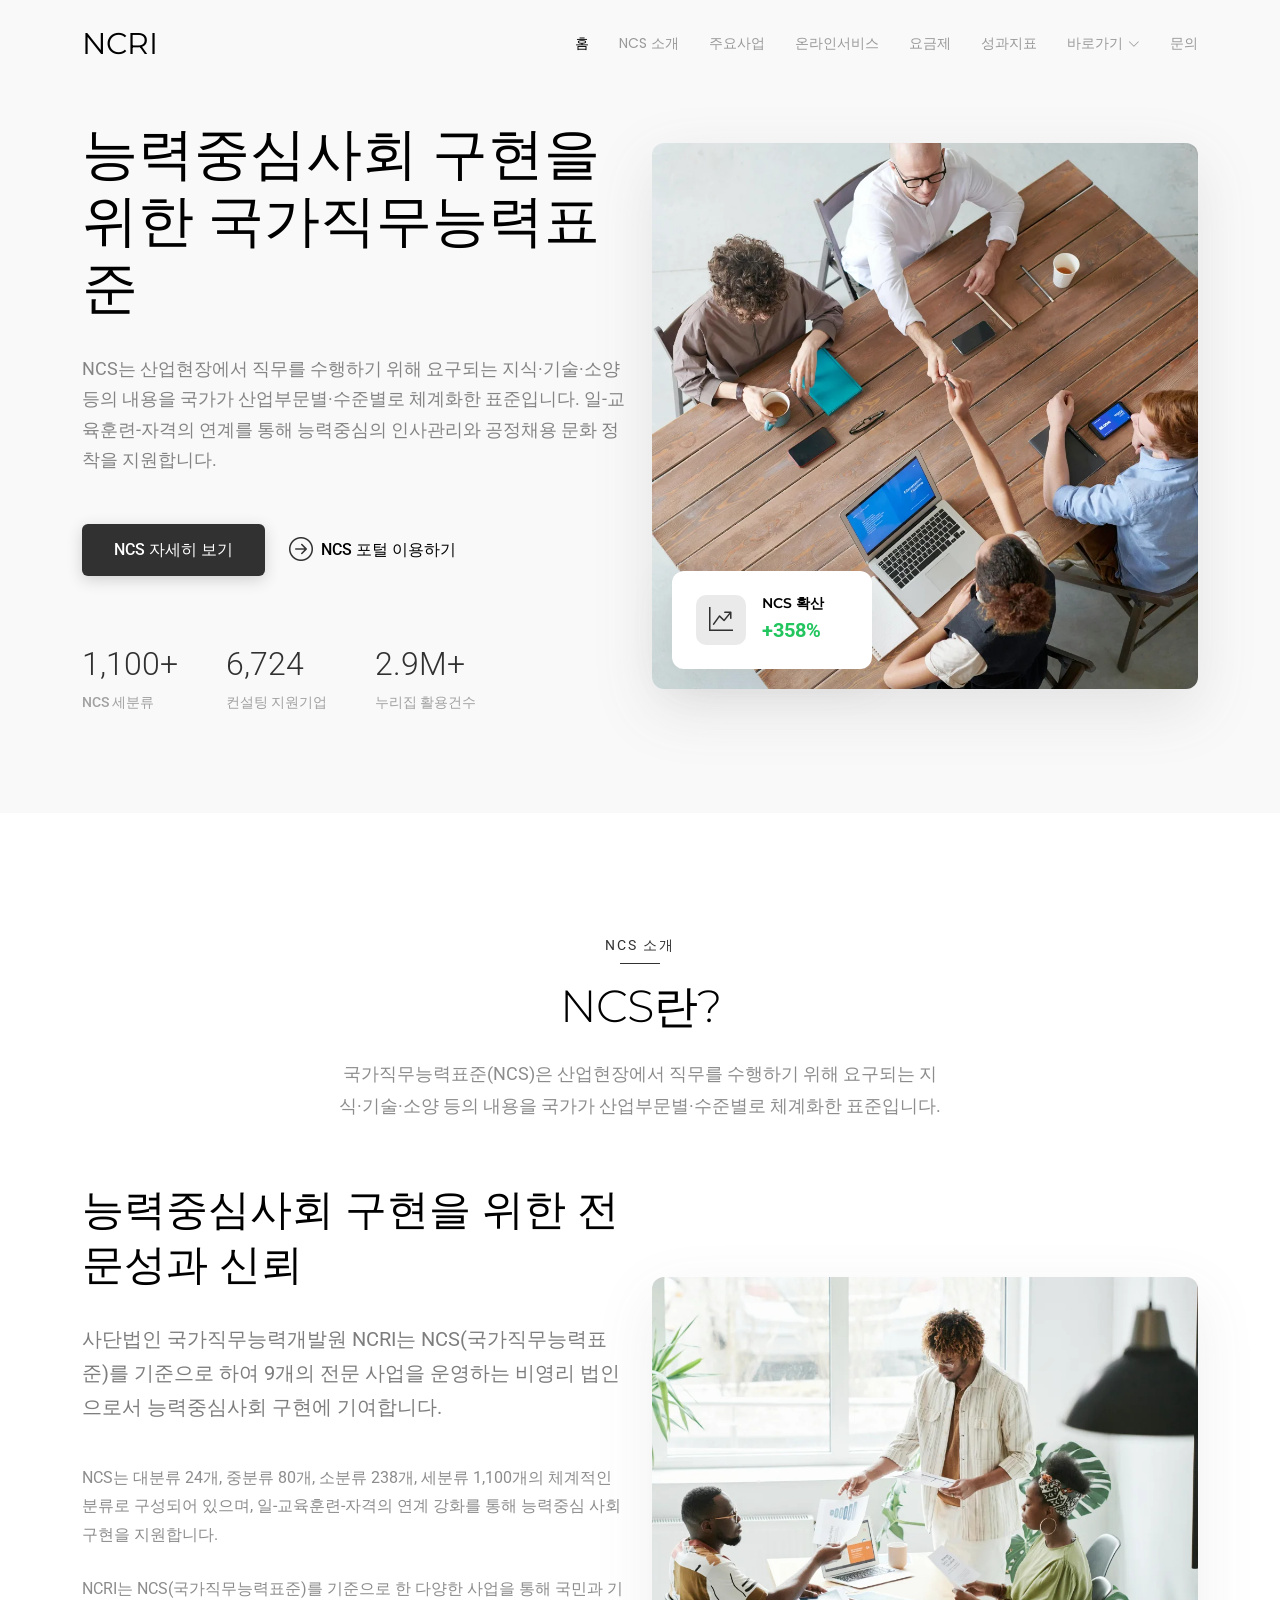
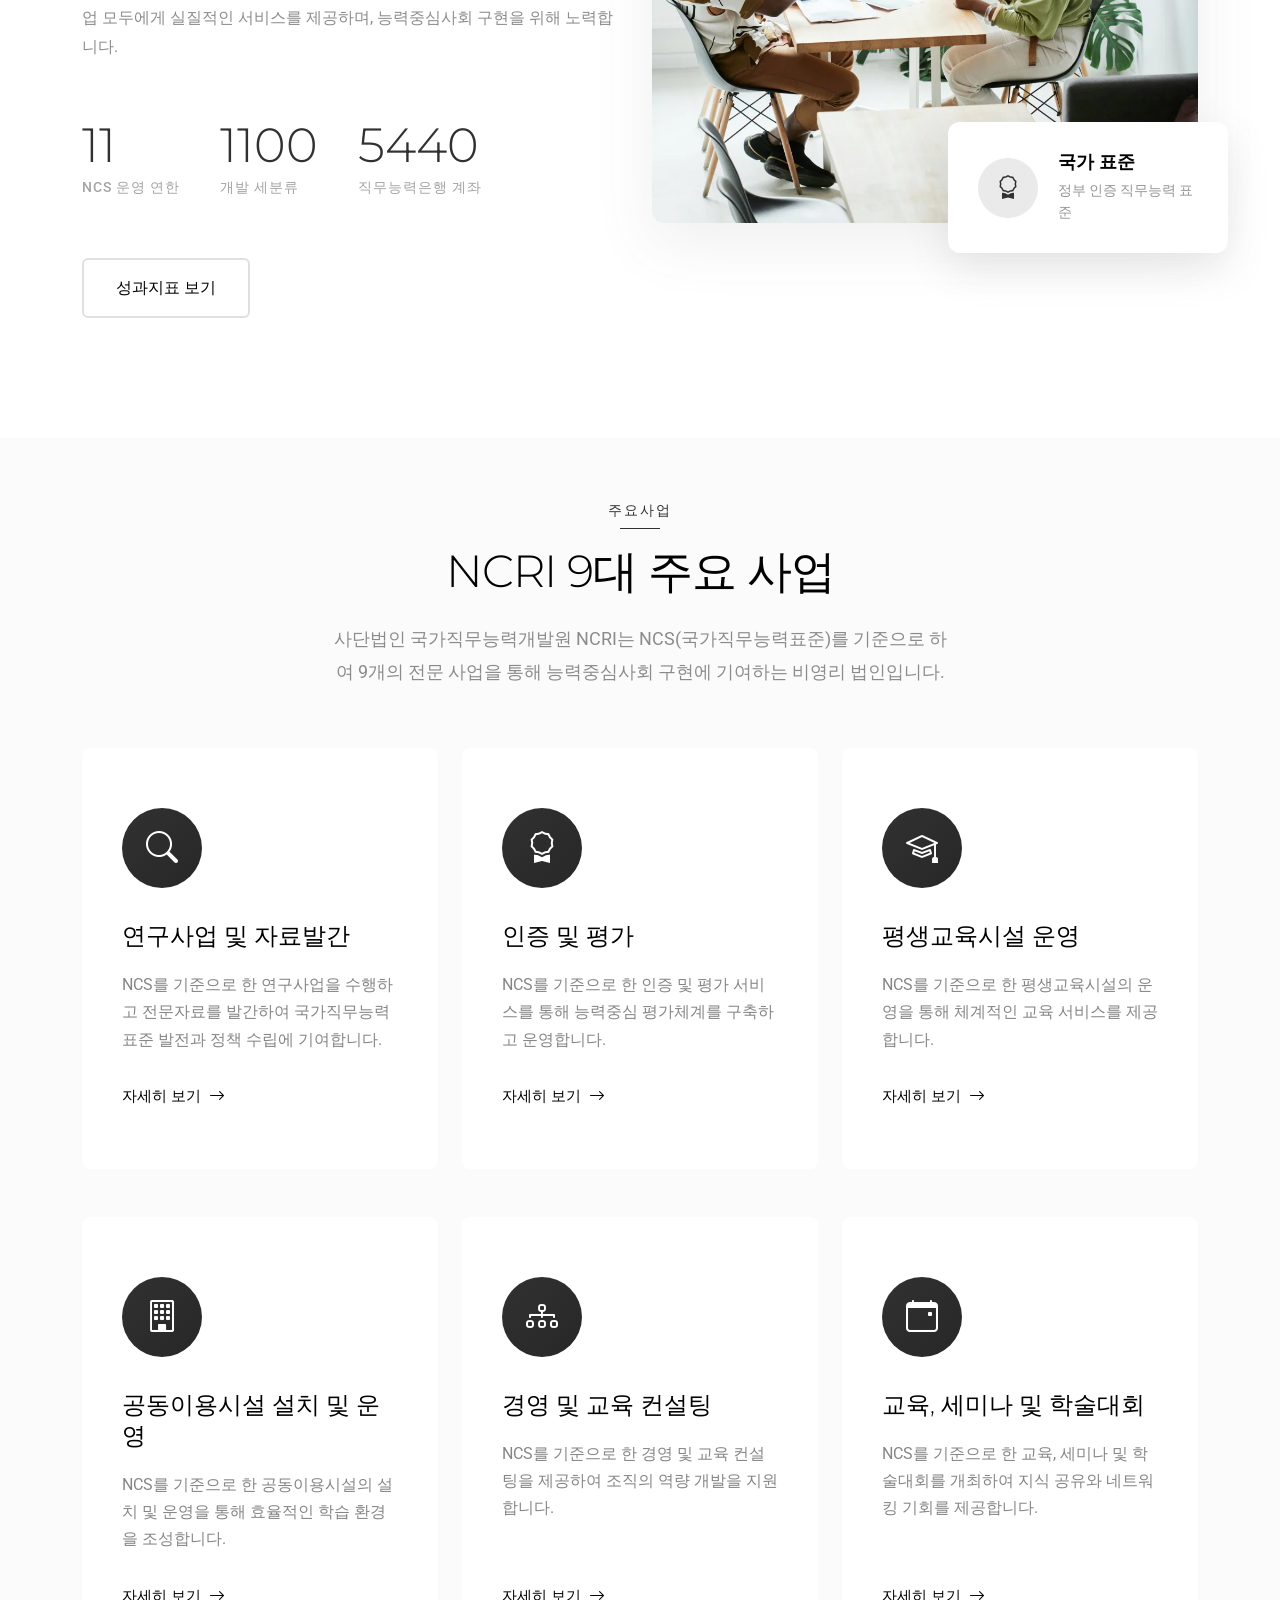
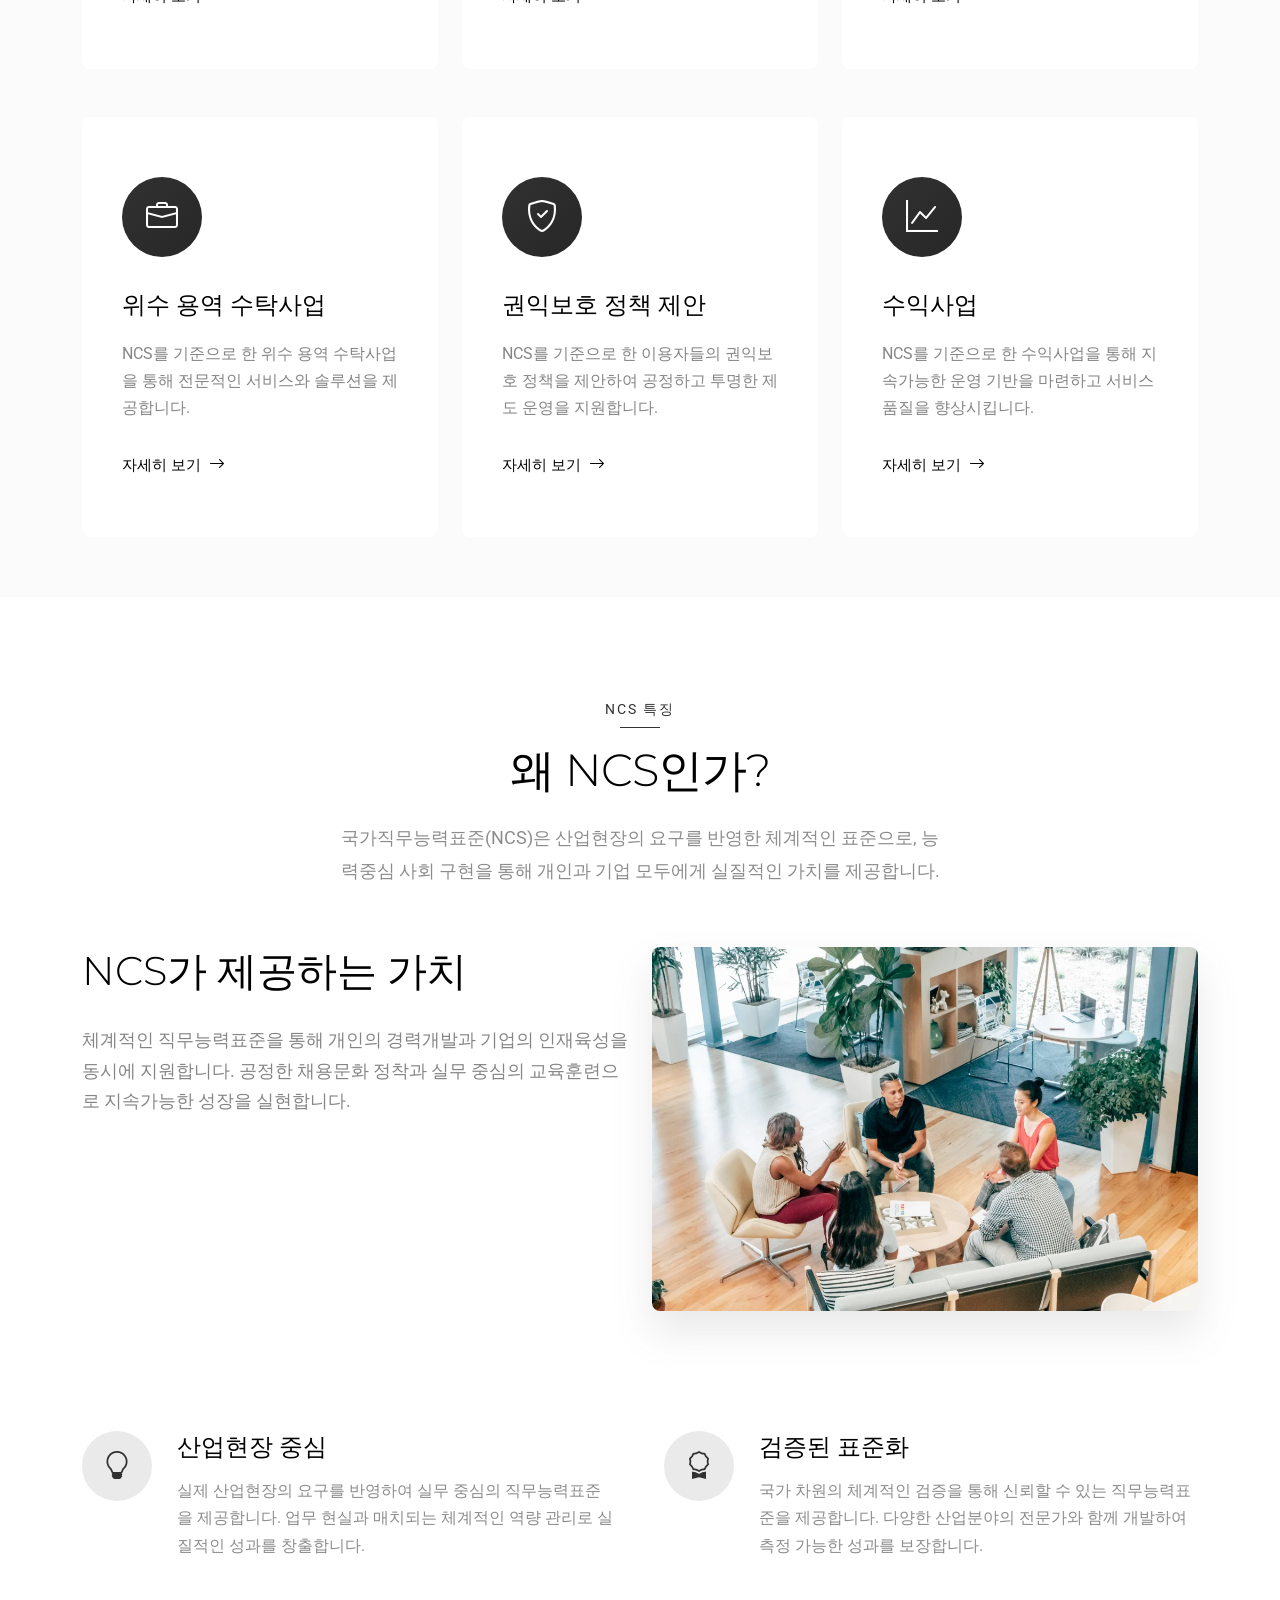
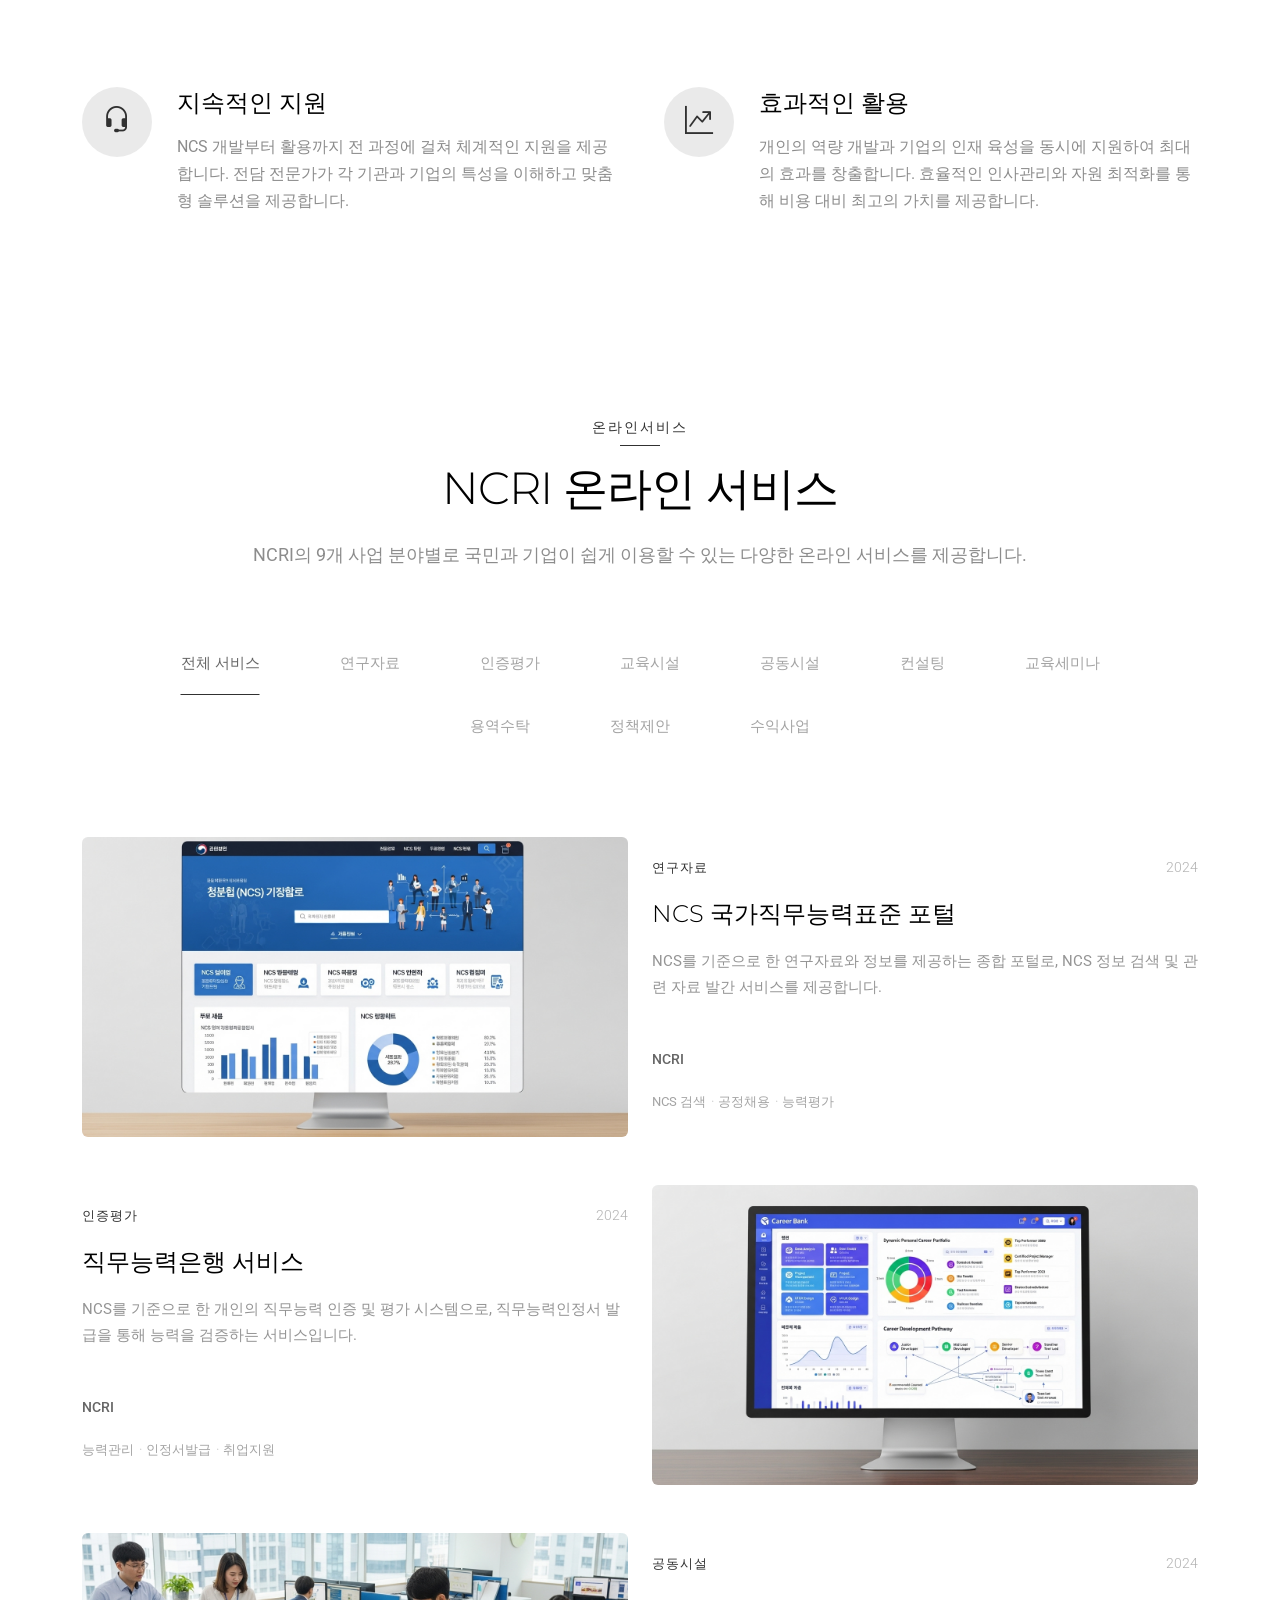
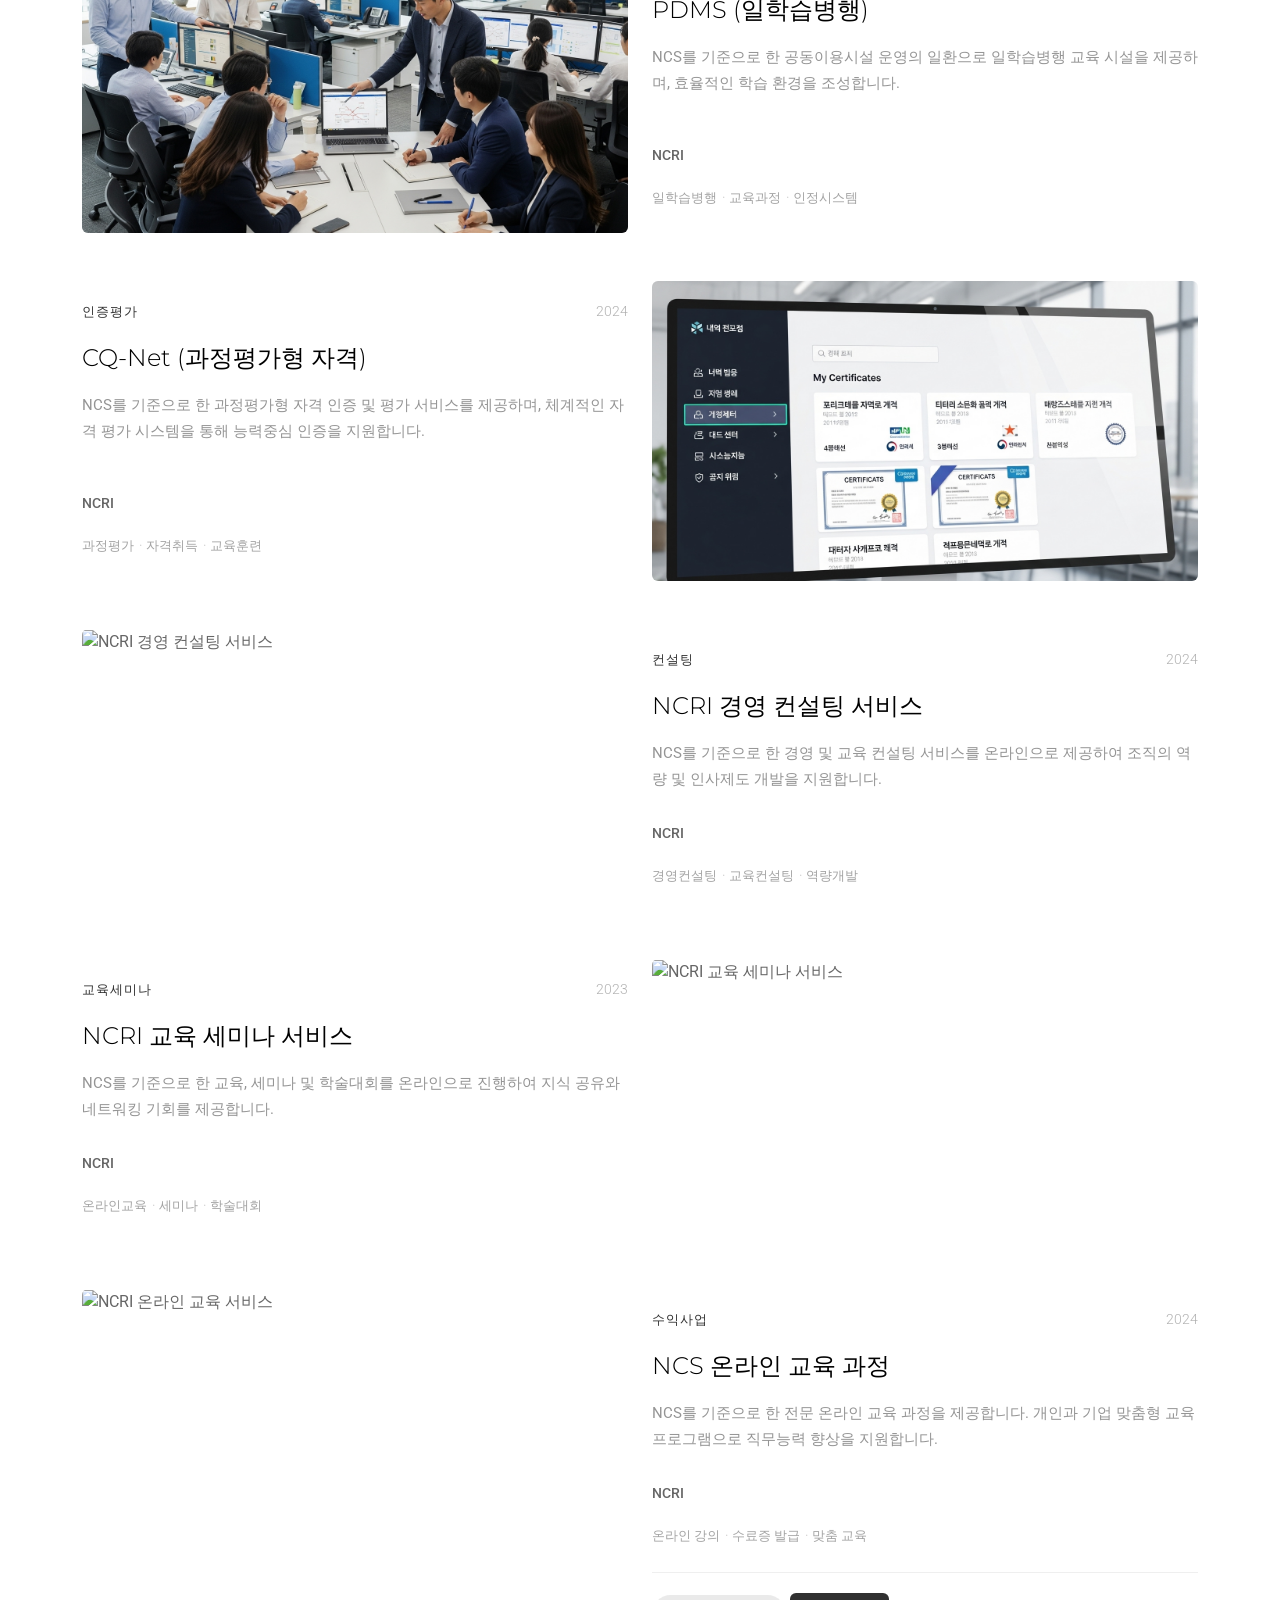
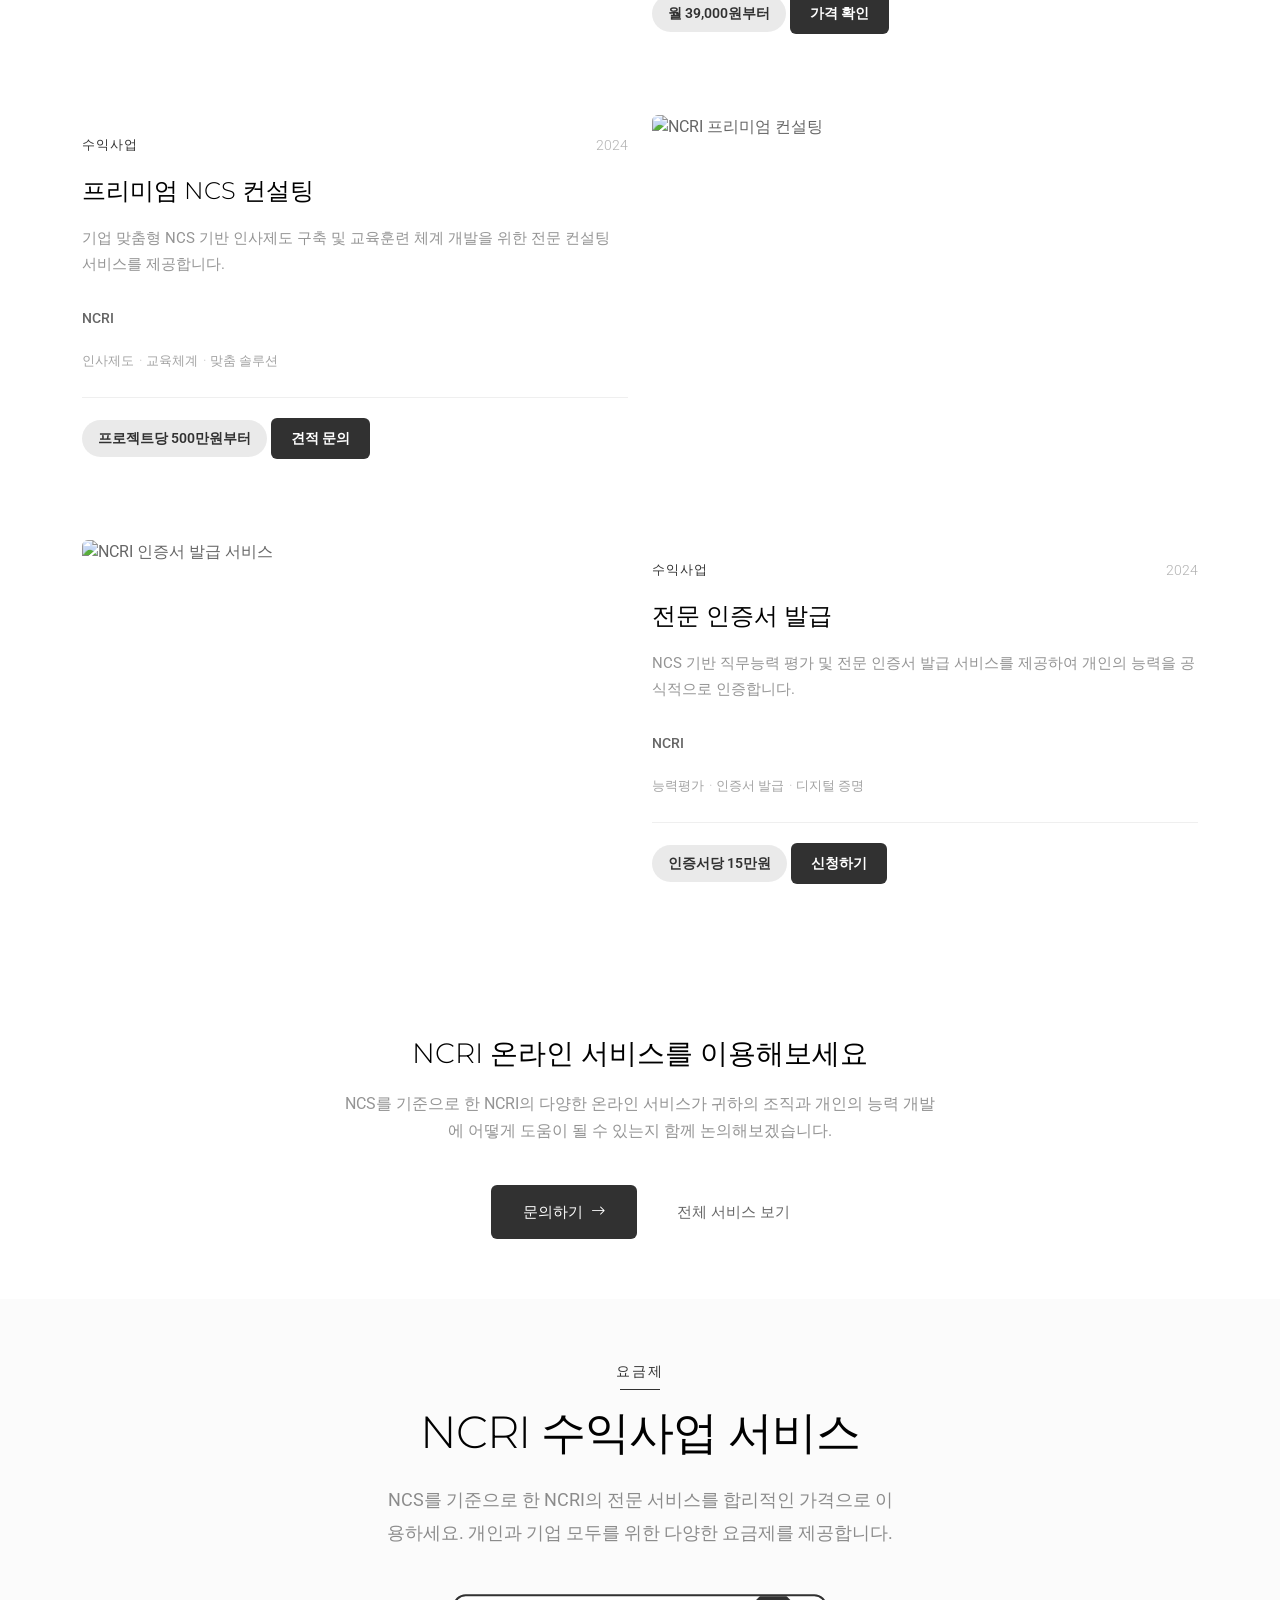
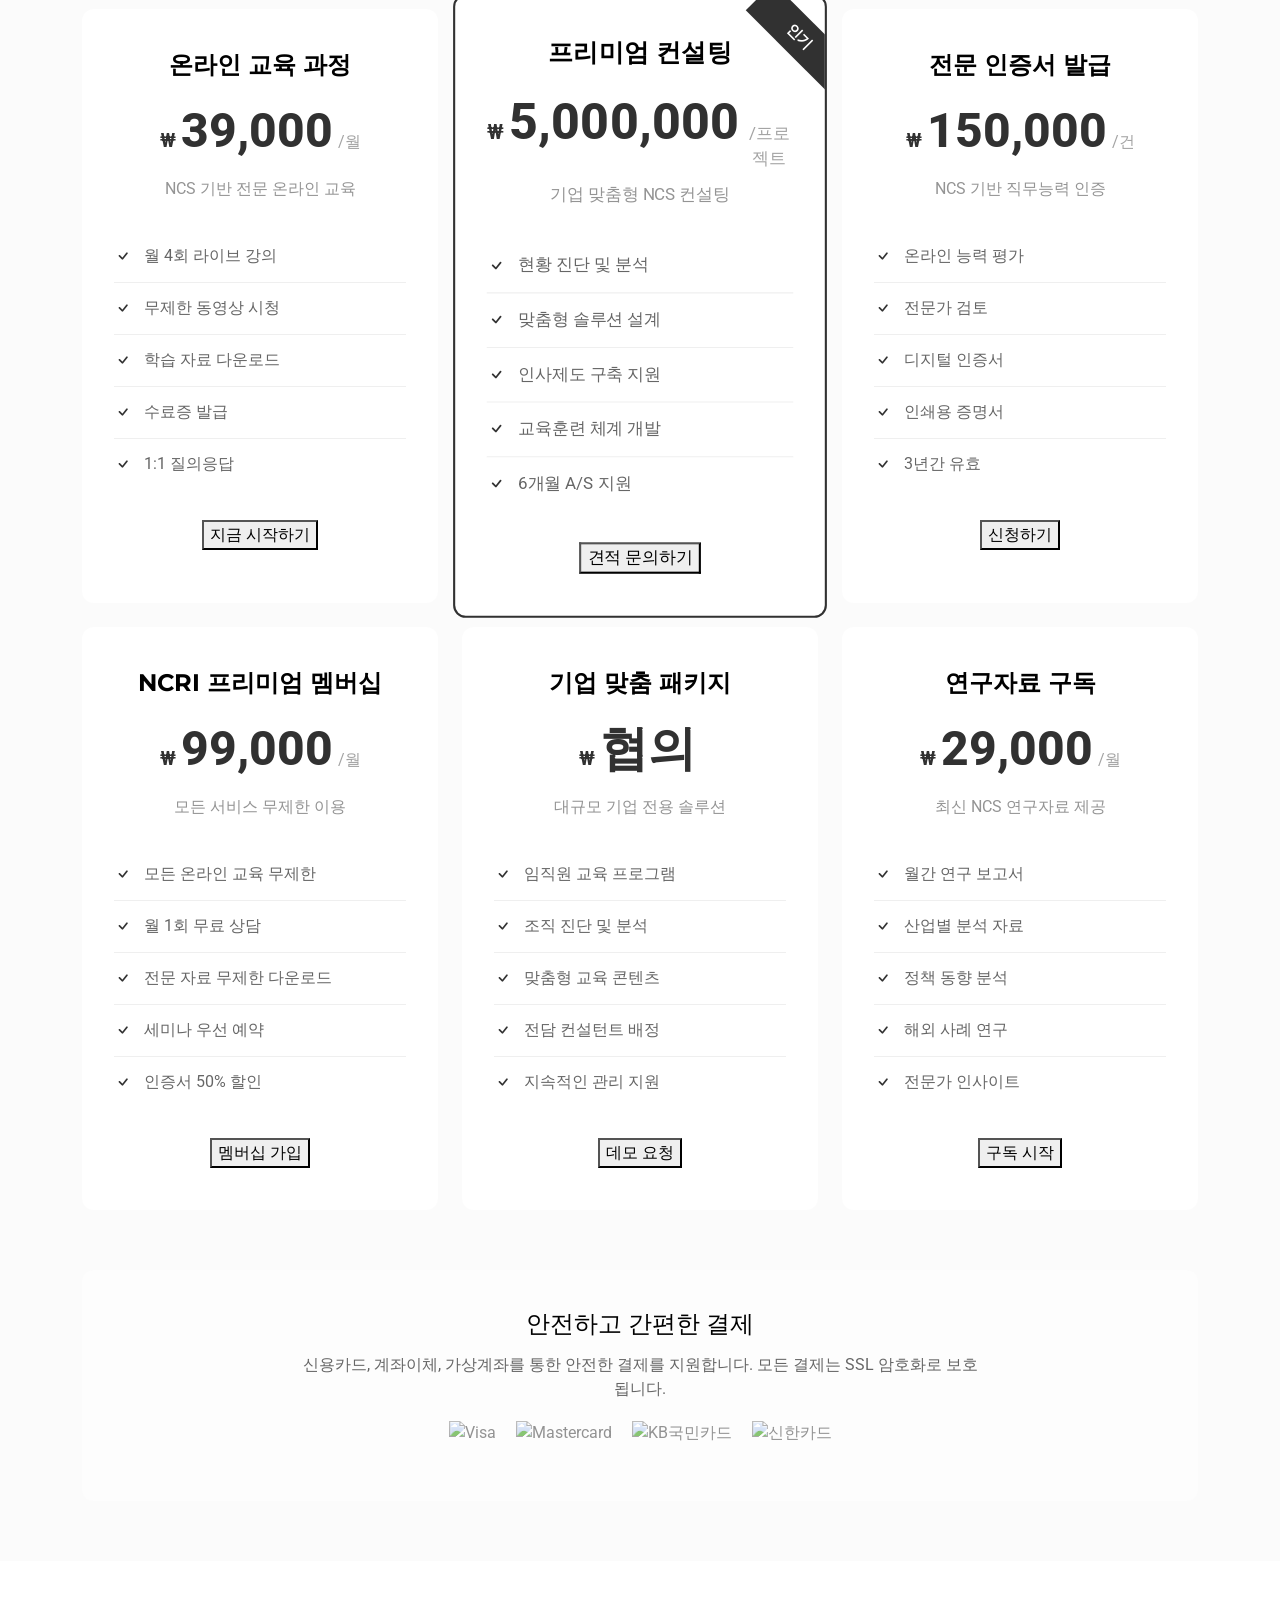
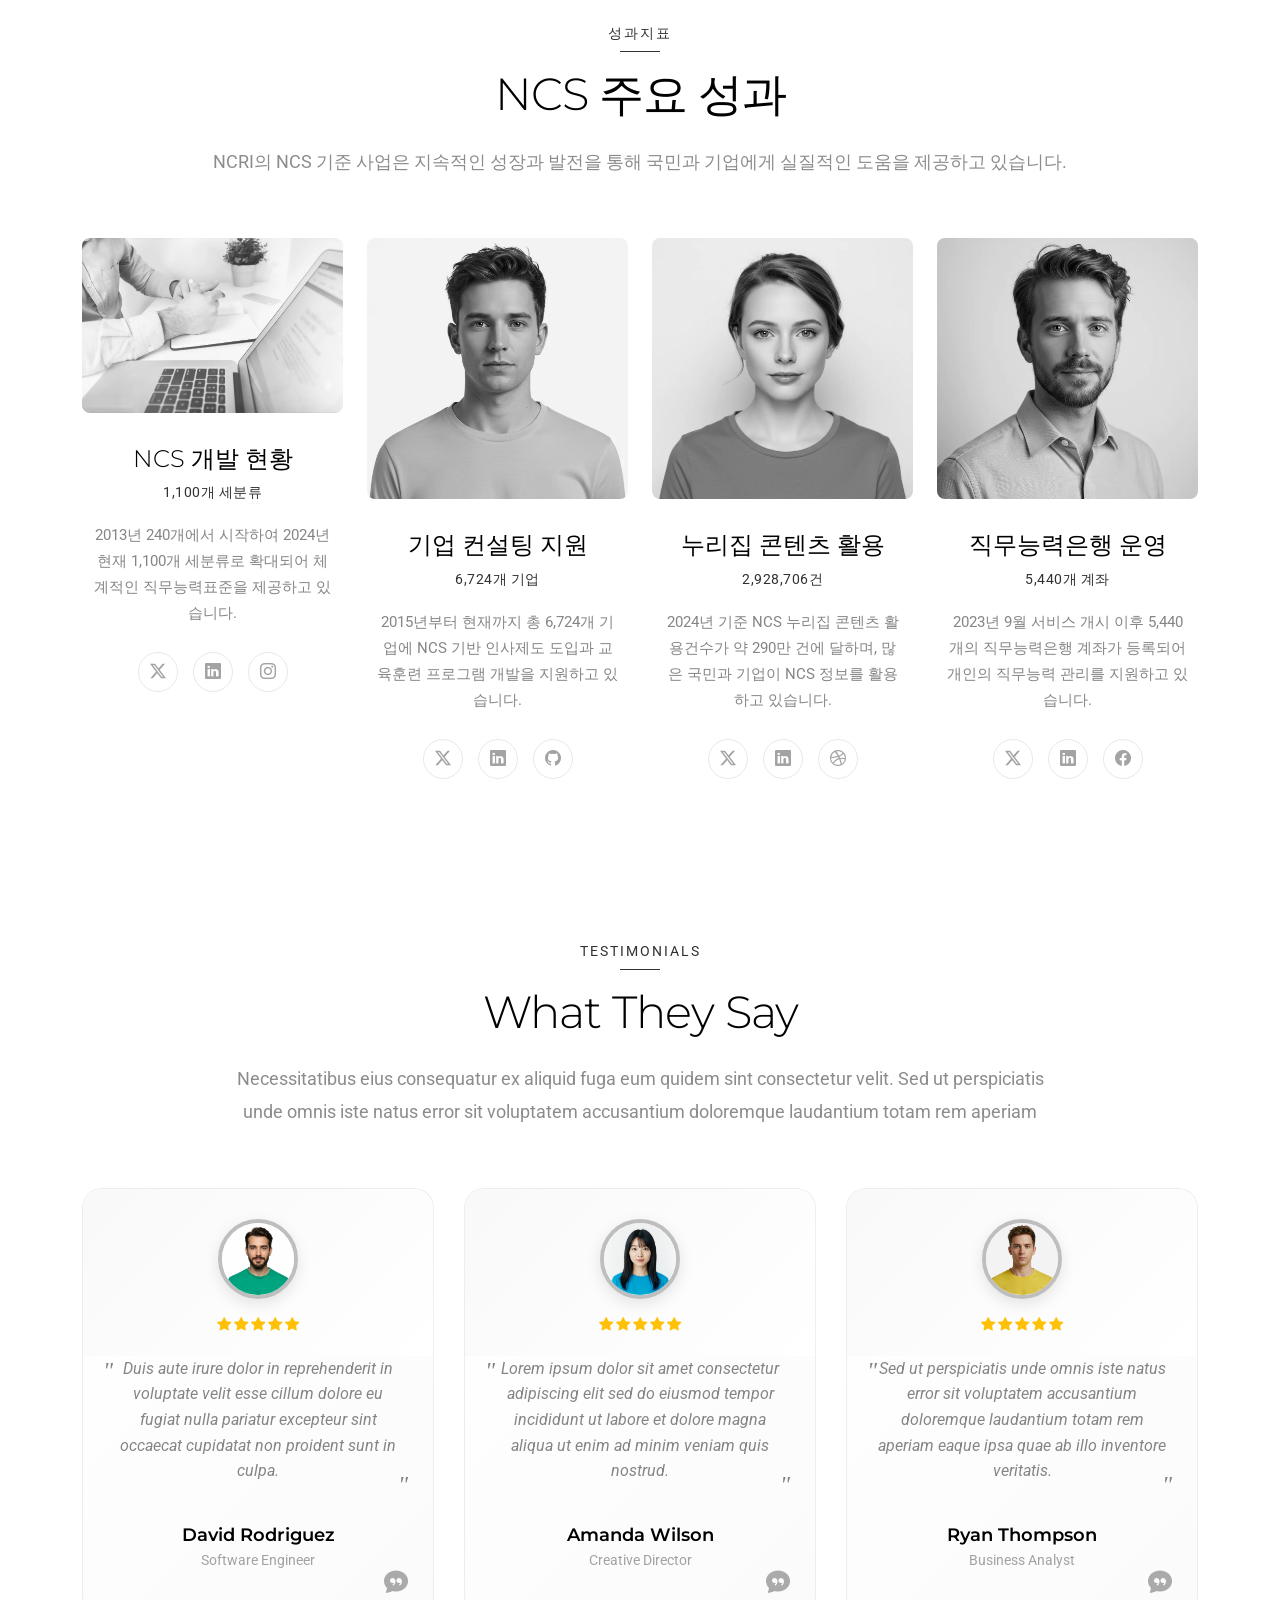
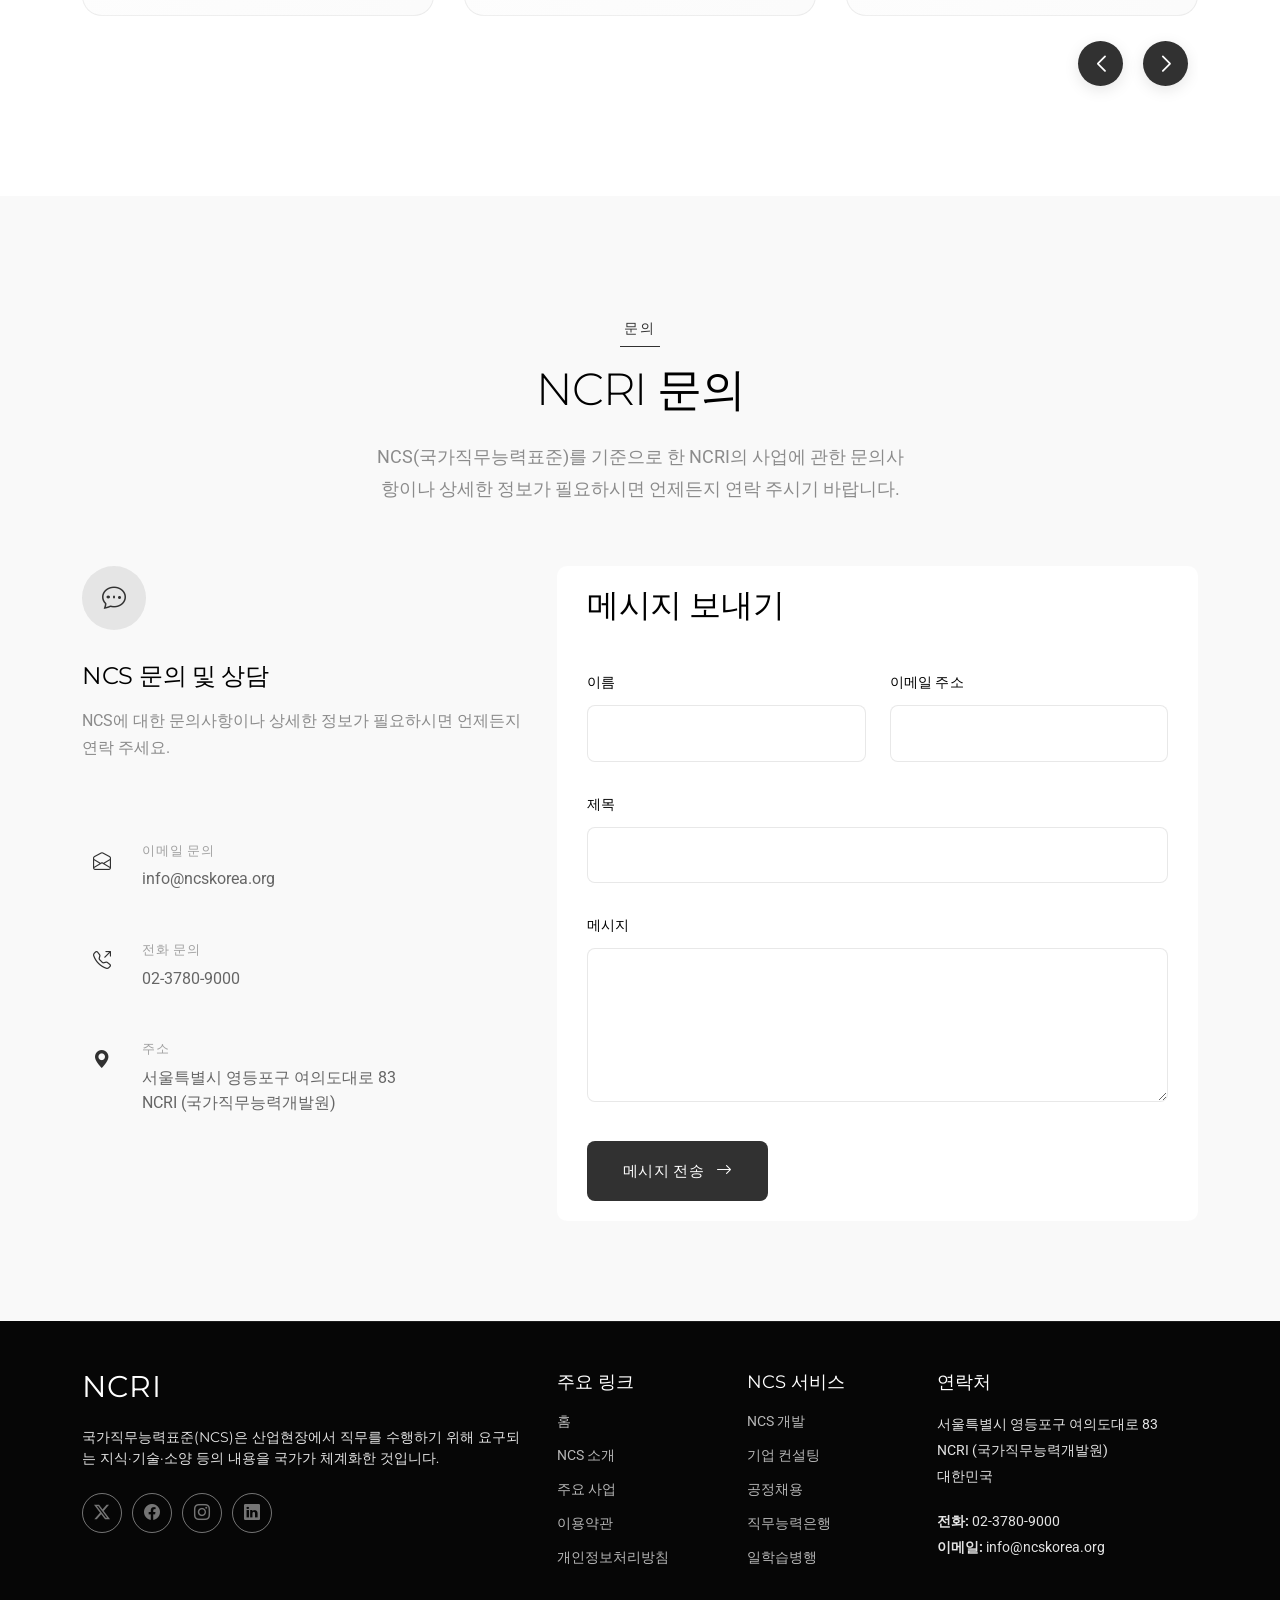
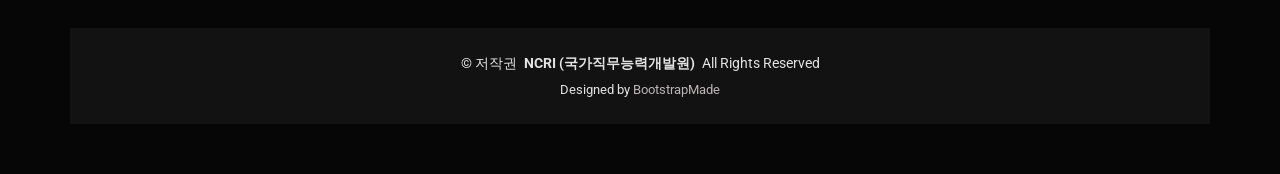
==== commit 91252971: "Add pricing plans and integrate payment system for services Adds a new pricing section to the websit" ====
--- a/index.html
+++ b/index.html
@@ -53,6 +53,7 @@
           <li><a href="#about">NCS 소개</a></li>
           <li><a href="#services">주요사업</a></li>
           <li><a href="#portfolio">온라인서비스</a></li>
+          <li><a href="#pricing">요금제</a></li>
           <li><a href="#team">성과지표</a></li>
           <li class="dropdown"><a href="#"><span>바로가기</span> <i class="bi bi-chevron-down toggle-dropdown"></i></a>
             <ul>
@@ -435,6 +436,7 @@
             <li data-filter=".filter-seminar">교육세미나</li>
             <li data-filter=".filter-contract">용역수탁</li>
             <li data-filter=".filter-policy">정책제안</li>
+            <li data-filter=".filter-business">수익사업</li>
           </ul><!-- End Portfolio Filters -->
 
           <div class="row gy-5 isotope-container" data-aos="fade-up" data-aos-delay="300">
@@ -671,6 +673,139 @@
                           <span class="scope-item">온라인교육</span>
                           <span class="scope-item">세미나</span>
                           <span class="scope-item">학술대회</span>
+                        </div>
+                      </div>
+                    </div>
+                  </div>
+                </div>
+              </article>
+            </div>
+
+            <!-- 수익사업 아이템들 추가 -->
+            <div class="col-lg-12 portfolio-item isotope-item filter-business">
+              <article class="portfolio-card">
+                <div class="row g-4">
+                  <div class="col-md-6">
+                    <div class="project-visual">
+                      <img src="assets/img/portfolio/online-education.png" alt="NCRI 온라인 교육 서비스" class="img-fluid" loading="lazy">
+                      <div class="project-overlay">
+                        <div class="overlay-content">
+                          <a href="assets/img/portfolio/online-education.png" class="view-project glightbox" aria-label="프로젝트 이미지 보기">
+                            <i class="bi bi-eye"></i>
+                          </a>
+                          <a href="#pricing" class="project-link" aria-label="가격 확인하기">
+                            <i class="bi bi-arrow-up-right"></i>
+                          </a>
+                        </div>
+                      </div>
+                    </div>
+                  </div>
+                  <div class="col-md-6">
+                    <div class="project-details">
+                      <div class="project-header">
+                        <span class="project-category">수익사업</span>
+                        <time class="project-year">2024</time>
+                      </div>
+                      <h3 class="project-title">NCS 온라인 교육 과정</h3>
+                      <p class="project-description">NCS를 기준으로 한 전문 온라인 교육 과정을 제공합니다. 개인과 기업 맞춤형 교육 프로그램으로 직무능력 향상을 지원합니다.</p>
+                      <div class="project-meta">
+                        <span class="client-name">NCRI</span>
+                        <div class="project-scope">
+                          <span class="scope-item">온라인 강의</span>
+                          <span class="scope-item">수료증 발급</span>
+                          <span class="scope-item">맞춤 교육</span>
+                        </div>
+                        <div class="pricing-info">
+                          <span class="price-tag">월 39,000원부터</span>
+                          <a href="#pricing" class="btn-pricing">가격 확인</a>
+                        </div>
+                      </div>
+                    </div>
+                  </div>
+                </div>
+              </article>
+            </div>
+
+            <div class="col-lg-12 portfolio-item isotope-item filter-business">
+              <article class="portfolio-card">
+                <div class="row g-4">
+                  <div class="col-md-6 order-md-2">
+                    <div class="project-visual">
+                      <img src="assets/img/portfolio/premium-consulting.png" alt="NCRI 프리미엄 컨설팅" class="img-fluid" loading="lazy">
+                      <div class="project-overlay">
+                        <div class="overlay-content">
+                          <a href="assets/img/portfolio/premium-consulting.png" class="view-project glightbox" aria-label="프로젝트 이미지 보기">
+                            <i class="bi bi-eye"></i>
+                          </a>
+                          <a href="#pricing" class="project-link" aria-label="가격 확인하기">
+                            <i class="bi bi-arrow-up-right"></i>
+                          </a>
+                        </div>
+                      </div>
+                    </div>
+                  </div>
+                  <div class="col-md-6 order-md-1">
+                    <div class="project-details">
+                      <div class="project-header">
+                        <span class="project-category">수익사업</span>
+                        <time class="project-year">2024</time>
+                      </div>
+                      <h3 class="project-title">프리미엄 NCS 컨설팅</h3>
+                      <p class="project-description">기업 맞춤형 NCS 기반 인사제도 구축 및 교육훈련 체계 개발을 위한 전문 컨설팅 서비스를 제공합니다.</p>
+                      <div class="project-meta">
+                        <span class="client-name">NCRI</span>
+                        <div class="project-scope">
+                          <span class="scope-item">인사제도</span>
+                          <span class="scope-item">교육체계</span>
+                          <span class="scope-item">맞춤 솔루션</span>
+                        </div>
+                        <div class="pricing-info">
+                          <span class="price-tag">프로젝트당 500만원부터</span>
+                          <a href="#pricing" class="btn-pricing">견적 문의</a>
+                        </div>
+                      </div>
+                    </div>
+                  </div>
+                </div>
+              </article>
+            </div>
+
+            <div class="col-lg-12 portfolio-item isotope-item filter-business">
+              <article class="portfolio-card">
+                <div class="row g-4">
+                  <div class="col-md-6">
+                    <div class="project-visual">
+                      <img src="assets/img/portfolio/certification-service.png" alt="NCRI 인증서 발급 서비스" class="img-fluid" loading="lazy">
+                      <div class="project-overlay">
+                        <div class="overlay-content">
+                          <a href="assets/img/portfolio/certification-service.png" class="view-project glightbox" aria-label="프로젝트 이미지 보기">
+                            <i class="bi bi-eye"></i>
+                          </a>
+                          <a href="#pricing" class="project-link" aria-label="가격 확인하기">
+                            <i class="bi bi-arrow-up-right"></i>
+                          </a>
+                        </div>
+                      </div>
+                    </div>
+                  </div>
+                  <div class="col-md-6">
+                    <div class="project-details">
+                      <div class="project-header">
+                        <span class="project-category">수익사업</span>
+                        <time class="project-year">2024</time>
+                      </div>
+                      <h3 class="project-title">전문 인증서 발급</h3>
+                      <p class="project-description">NCS 기반 직무능력 평가 및 전문 인증서 발급 서비스를 제공하여 개인의 능력을 공식적으로 인증합니다.</p>
+                      <div class="project-meta">
+                        <span class="client-name">NCRI</span>
+                        <div class="project-scope">
+                          <span class="scope-item">능력평가</span>
+                          <span class="scope-item">인증서 발급</span>
+                          <span class="scope-item">디지털 증명</span>
+                        </div>
+                        <div class="pricing-info">
+                          <span class="price-tag">인증서당 15만원</span>
+                          <a href="#pricing" class="btn-pricing">신청하기</a>
                         </div>
                       </div>
                     </div>
@@ -702,6 +837,205 @@
       </div>
 
     </section><!-- /Portfolio Section -->
+
+    <!-- Pricing Section -->
+    <section id="pricing" class="pricing section">
+
+      <!-- Section Title -->
+      <div class="container section-title" data-aos="fade-up">
+        <span class="subtitle">요금제</span>
+        <h2>NCRI 수익사업 서비스</h2>
+        <p>NCS를 기준으로 한 NCRI의 전문 서비스를 합리적인 가격으로 이용하세요. 개인과 기업 모두를 위한 다양한 요금제를 제공합니다.</p>
+      </div><!-- End Section Title -->
+
+      <div class="container" data-aos="fade-up" data-aos-delay="100">
+
+        <div class="row gy-4">
+
+          <!-- 온라인 교육 요금제 -->
+          <div class="col-lg-4 col-md-6" data-aos="fade-up" data-aos-delay="200">
+            <div class="pricing-card">
+              <div class="pricing-header">
+                <h3>온라인 교육 과정</h3>
+                <div class="price">
+                  <span class="currency">₩</span>
+                  <span class="amount">39,000</span>
+                  <span class="period">/월</span>
+                </div>
+                <p class="description">NCS 기반 전문 온라인 교육</p>
+              </div>
+              <div class="pricing-features">
+                <ul>
+                  <li><i class="bi bi-check"></i> 월 4회 라이브 강의</li>
+                  <li><i class="bi bi-check"></i> 무제한 동영상 시청</li>
+                  <li><i class="bi bi-check"></i> 학습 자료 다운로드</li>
+                  <li><i class="bi bi-check"></i> 수료증 발급</li>
+                  <li><i class="bi bi-check"></i> 1:1 질의응답</li>
+                </ul>
+              </div>
+              <div class="pricing-footer">
+                <button class="btn-primary" onclick="startPayment('education', 39000)">지금 시작하기</button>
+              </div>
+            </div>
+          </div>
+
+          <!-- 프리미엄 컨설팅 요금제 -->
+          <div class="col-lg-4 col-md-6" data-aos="fade-up" data-aos-delay="300">
+            <div class="pricing-card featured">
+              <div class="featured-badge">인기</div>
+              <div class="pricing-header">
+                <h3>프리미엄 컨설팅</h3>
+                <div class="price">
+                  <span class="currency">₩</span>
+                  <span class="amount">5,000,000</span>
+                  <span class="period">/프로젝트</span>
+                </div>
+                <p class="description">기업 맞춤형 NCS 컨설팅</p>
+              </div>
+              <div class="pricing-features">
+                <ul>
+                  <li><i class="bi bi-check"></i> 현황 진단 및 분석</li>
+                  <li><i class="bi bi-check"></i> 맞춤형 솔루션 설계</li>
+                  <li><i class="bi bi-check"></i> 인사제도 구축 지원</li>
+                  <li><i class="bi bi-check"></i> 교육훈련 체계 개발</li>
+                  <li><i class="bi bi-check"></i> 6개월 A/S 지원</li>
+                </ul>
+              </div>
+              <div class="pricing-footer">
+                <button class="btn-primary" onclick="requestConsultation()">견적 문의하기</button>
+              </div>
+            </div>
+          </div>
+
+          <!-- 인증서 발급 요금제 -->
+          <div class="col-lg-4 col-md-6" data-aos="fade-up" data-aos-delay="400">
+            <div class="pricing-card">
+              <div class="pricing-header">
+                <h3>전문 인증서 발급</h3>
+                <div class="price">
+                  <span class="currency">₩</span>
+                  <span class="amount">150,000</span>
+                  <span class="period">/건</span>
+                </div>
+                <p class="description">NCS 기반 직무능력 인증</p>
+              </div>
+              <div class="pricing-features">
+                <ul>
+                  <li><i class="bi bi-check"></i> 온라인 능력 평가</li>
+                  <li><i class="bi bi-check"></i> 전문가 검토</li>
+                  <li><i class="bi bi-check"></i> 디지털 인증서</li>
+                  <li><i class="bi bi-check"></i> 인쇄용 증명서</li>
+                  <li><i class="bi bi-check"></i> 3년간 유효</li>
+                </ul>
+              </div>
+              <div class="pricing-footer">
+                <button class="btn-primary" onclick="startPayment('certification', 150000)">신청하기</button>
+              </div>
+            </div>
+          </div>
+
+          <!-- 멤버십 요금제 -->
+          <div class="col-lg-4 col-md-6" data-aos="fade-up" data-aos-delay="500">
+            <div class="pricing-card">
+              <div class="pricing-header">
+                <h3>NCRI 프리미엄 멤버십</h3>
+                <div class="price">
+                  <span class="currency">₩</span>
+                  <span class="amount">99,000</span>
+                  <span class="period">/월</span>
+                </div>
+                <p class="description">모든 서비스 무제한 이용</p>
+              </div>
+              <div class="pricing-features">
+                <ul>
+                  <li><i class="bi bi-check"></i> 모든 온라인 교육 무제한</li>
+                  <li><i class="bi bi-check"></i> 월 1회 무료 상담</li>
+                  <li><i class="bi bi-check"></i> 전문 자료 무제한 다운로드</li>
+                  <li><i class="bi bi-check"></i> 세미나 우선 예약</li>
+                  <li><i class="bi bi-check"></i> 인증서 50% 할인</li>
+                </ul>
+              </div>
+              <div class="pricing-footer">
+                <button class="btn-primary" onclick="startPayment('membership', 99000)">멤버십 가입</button>
+              </div>
+            </div>
+          </div>
+
+          <!-- 기업 패키지 -->
+          <div class="col-lg-4 col-md-6" data-aos="fade-up" data-aos-delay="600">
+            <div class="pricing-card">
+              <div class="pricing-header">
+                <h3>기업 맞춤 패키지</h3>
+                <div class="price">
+                  <span class="currency">₩</span>
+                  <span class="amount">협의</span>
+                  <span class="period"></span>
+                </div>
+                <p class="description">대규모 기업 전용 솔루션</p>
+              </div>
+              <div class="pricing-features">
+                <ul>
+                  <li><i class="bi bi-check"></i> 임직원 교육 프로그램</li>
+                  <li><i class="bi bi-check"></i> 조직 진단 및 분석</li>
+                  <li><i class="bi bi-check"></i> 맞춤형 교육 콘텐츠</li>
+                  <li><i class="bi bi-check"></i> 전담 컨설턴트 배정</li>
+                  <li><i class="bi bi-check"></i> 지속적인 관리 지원</li>
+                </ul>
+              </div>
+              <div class="pricing-footer">
+                <button class="btn-primary" onclick="requestEnterpriseDemo()">데모 요청</button>
+              </div>
+            </div>
+          </div>
+
+          <!-- 연구자료 구독 -->
+          <div class="col-lg-4 col-md-6" data-aos="fade-up" data-aos-delay="700">
+            <div class="pricing-card">
+              <div class="pricing-header">
+                <h3>연구자료 구독</h3>
+                <div class="price">
+                  <span class="currency">₩</span>
+                  <span class="amount">29,000</span>
+                  <span class="period">/월</span>
+                </div>
+                <p class="description">최신 NCS 연구자료 제공</p>
+              </div>
+              <div class="pricing-features">
+                <ul>
+                  <li><i class="bi bi-check"></i> 월간 연구 보고서</li>
+                  <li><i class="bi bi-check"></i> 산업별 분석 자료</li>
+                  <li><i class="bi bi-check"></i> 정책 동향 분석</li>
+                  <li><i class="bi bi-check"></i> 해외 사례 연구</li>
+                  <li><i class="bi bi-check"></i> 전문가 인사이트</li>
+                </ul>
+              </div>
+              <div class="pricing-footer">
+                <button class="btn-primary" onclick="startPayment('research', 29000)">구독 시작</button>
+              </div>
+            </div>
+          </div>
+
+        </div>
+
+        <!-- 결제 안내 -->
+        <div class="payment-info" data-aos="fade-up" data-aos-delay="800">
+          <div class="row">
+            <div class="col-lg-8 mx-auto text-center">
+              <h4>안전하고 간편한 결제</h4>
+              <p>신용카드, 계좌이체, 가상계좌를 통한 안전한 결제를 지원합니다. 모든 결제는 SSL 암호화로 보호됩니다.</p>
+              <div class="payment-methods">
+                <img src="assets/img/payment/visa.png" alt="Visa" class="payment-logo">
+                <img src="assets/img/payment/mastercard.png" alt="Mastercard" class="payment-logo">
+                <img src="assets/img/payment/kb.png" alt="KB국민카드" class="payment-logo">
+                <img src="assets/img/payment/shinhan.png" alt="신한카드" class="payment-logo">
+              </div>
+            </div>
+          </div>
+        </div>
+
+      </div>
+
+    </section><!-- /Pricing Section -->
 
     <!-- Team Section -->
     <section id="team" class="team section">
--- a/assets/css/main.css
+++ b/assets/css/main.css
@@ -1869,6 +1869,212 @@
 }
 
 /*--------------------------------------------------------------
+# Pricing Section
+--------------------------------------------------------------*/
+.pricing {
+  background-color: color-mix(in srgb, var(--background-color), var(--accent-color) 2%);
+}
+
+.pricing-card {
+  background-color: var(--surface-color);
+  border-radius: 12px;
+  padding: 40px 30px;
+  transition: all 0.4s ease-in-out;
+  height: 100%;
+  position: relative;
+  border: 2px solid transparent;
+  overflow: hidden;
+}
+
+.pricing-card:hover {
+  transform: translateY(-8px);
+  box-shadow: 0 20px 40px color-mix(in srgb, var(--default-color), transparent 85%);
+}
+
+.pricing-card.featured {
+  border-color: var(--accent-color);
+  transform: scale(1.05);
+}
+
+.pricing-card.featured:hover {
+  transform: scale(1.05) translateY(-8px);
+}
+
+.featured-badge {
+  position: absolute;
+  top: 20px;
+  right: -30px;
+  background: var(--accent-color);
+  color: white;
+  padding: 8px 40px;
+  font-size: 14px;
+  font-weight: 600;
+  transform: rotate(45deg);
+}
+
+.pricing-header {
+  text-align: center;
+  margin-bottom: 30px;
+}
+
+.pricing-header h3 {
+  font-size: 24px;
+  font-weight: 700;
+  margin-bottom: 15px;
+  color: var(--heading-color);
+}
+
+.price {
+  display: flex;
+  align-items: baseline;
+  justify-content: center;
+  margin-bottom: 10px;
+}
+
+.currency {
+  font-size: 20px;
+  font-weight: 600;
+  color: var(--accent-color);
+}
+
+.amount {
+  font-size: 48px;
+  font-weight: 800;
+  color: var(--accent-color);
+  margin: 0 5px;
+}
+
+.period {
+  font-size: 16px;
+  color: color-mix(in srgb, var(--default-color), transparent 40%);
+}
+
+.description {
+  color: color-mix(in srgb, var(--default-color), transparent 30%);
+  font-size: 16px;
+  margin: 0;
+}
+
+.pricing-features {
+  margin: 30px 0;
+}
+
+.pricing-features ul {
+  list-style: none;
+  padding: 0;
+  margin: 0;
+}
+
+.pricing-features li {
+  padding: 12px 0;
+  display: flex;
+  align-items: center;
+  border-bottom: 1px solid color-mix(in srgb, var(--default-color), transparent 90%);
+}
+
+.pricing-features li:last-child {
+  border-bottom: none;
+}
+
+.pricing-features li i {
+  color: var(--accent-color);
+  font-size: 18px;
+  margin-right: 12px;
+  font-weight: 600;
+}
+
+.pricing-footer {
+  text-align: center;
+  margin-top: 30px;
+}
+
+.pricing-info {
+  margin-top: 20px;
+  padding-top: 20px;
+  border-top: 1px solid color-mix(in srgb, var(--default-color), transparent 90%);
+}
+
+.price-tag {
+  display: inline-block;
+  background: color-mix(in srgb, var(--accent-color), transparent 90%);
+  color: var(--accent-color);
+  padding: 8px 16px;
+  border-radius: 20px;
+  font-weight: 600;
+  font-size: 14px;
+  margin-bottom: 15px;
+}
+
+.btn-pricing {
+  display: inline-block;
+  background: var(--accent-color);
+  color: white;
+  padding: 10px 20px;
+  border-radius: 6px;
+  text-decoration: none;
+  font-weight: 600;
+  font-size: 14px;
+  transition: all 0.3s ease;
+  border: none;
+  cursor: pointer;
+}
+
+.btn-pricing:hover {
+  background: color-mix(in srgb, var(--accent-color), black 10%);
+  transform: translateY(-2px);
+}
+
+.payment-info {
+  text-align: center;
+  margin-top: 60px;
+  padding: 40px;
+  background: color-mix(in srgb, var(--background-color), var(--accent-color) 1%);
+  border-radius: 12px;
+}
+
+.payment-info h4 {
+  color: var(--heading-color);
+  margin-bottom: 15px;
+}
+
+.payment-methods {
+  display: flex;
+  justify-content: center;
+  align-items: center;
+  gap: 20px;
+  margin-top: 20px;
+  flex-wrap: wrap;
+}
+
+.payment-logo {
+  height: 40px;
+  opacity: 0.7;
+  transition: opacity 0.3s ease;
+}
+
+.payment-logo:hover {
+  opacity: 1;
+}
+
+@media (max-width: 768px) {
+  .pricing-card {
+    padding: 30px 20px;
+  }
+  
+  .amount {
+    font-size: 36px;
+  }
+  
+  .pricing-card.featured {
+    transform: none;
+  }
+  
+  .pricing-card.featured:hover {
+    transform: translateY(-8px);
+  }
+}
+
+/*--------------------------------------------------------------
 # Testimonials Section
 --------------------------------------------------------------*/
 .testimonials {
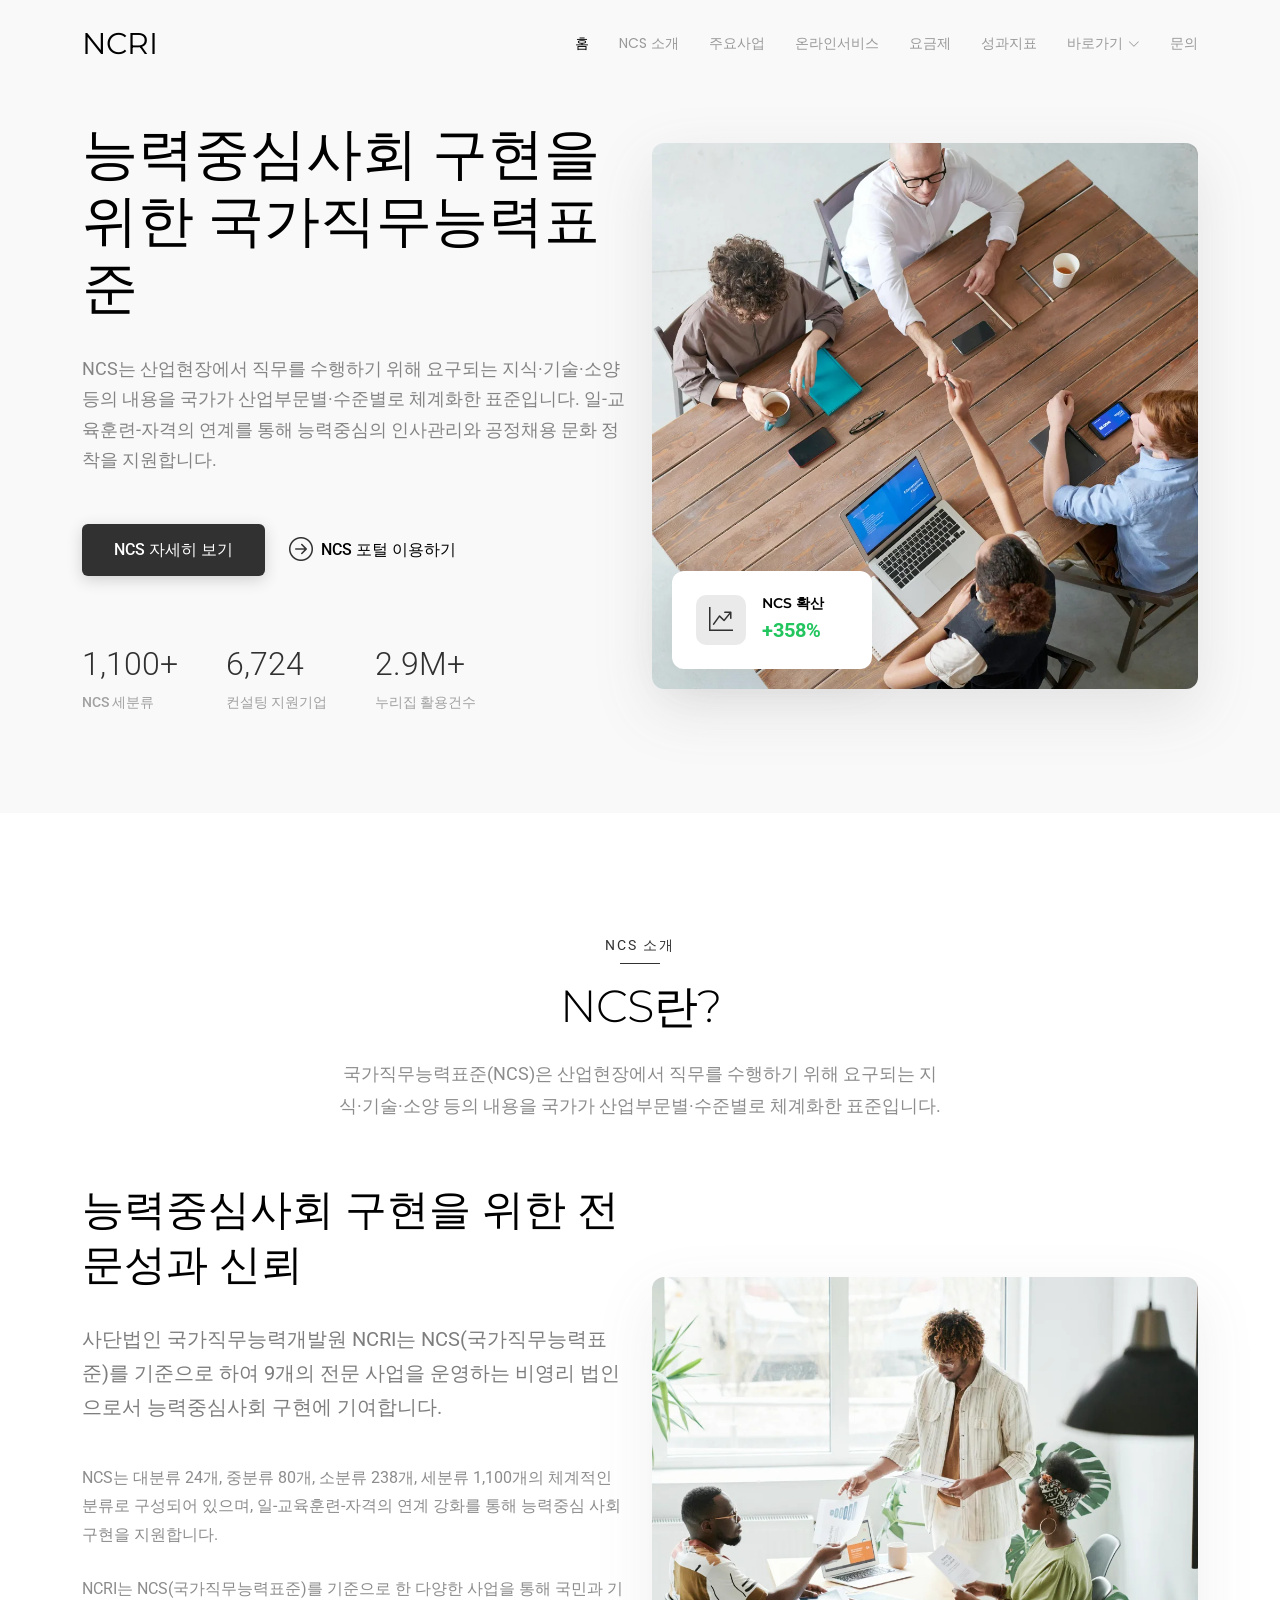
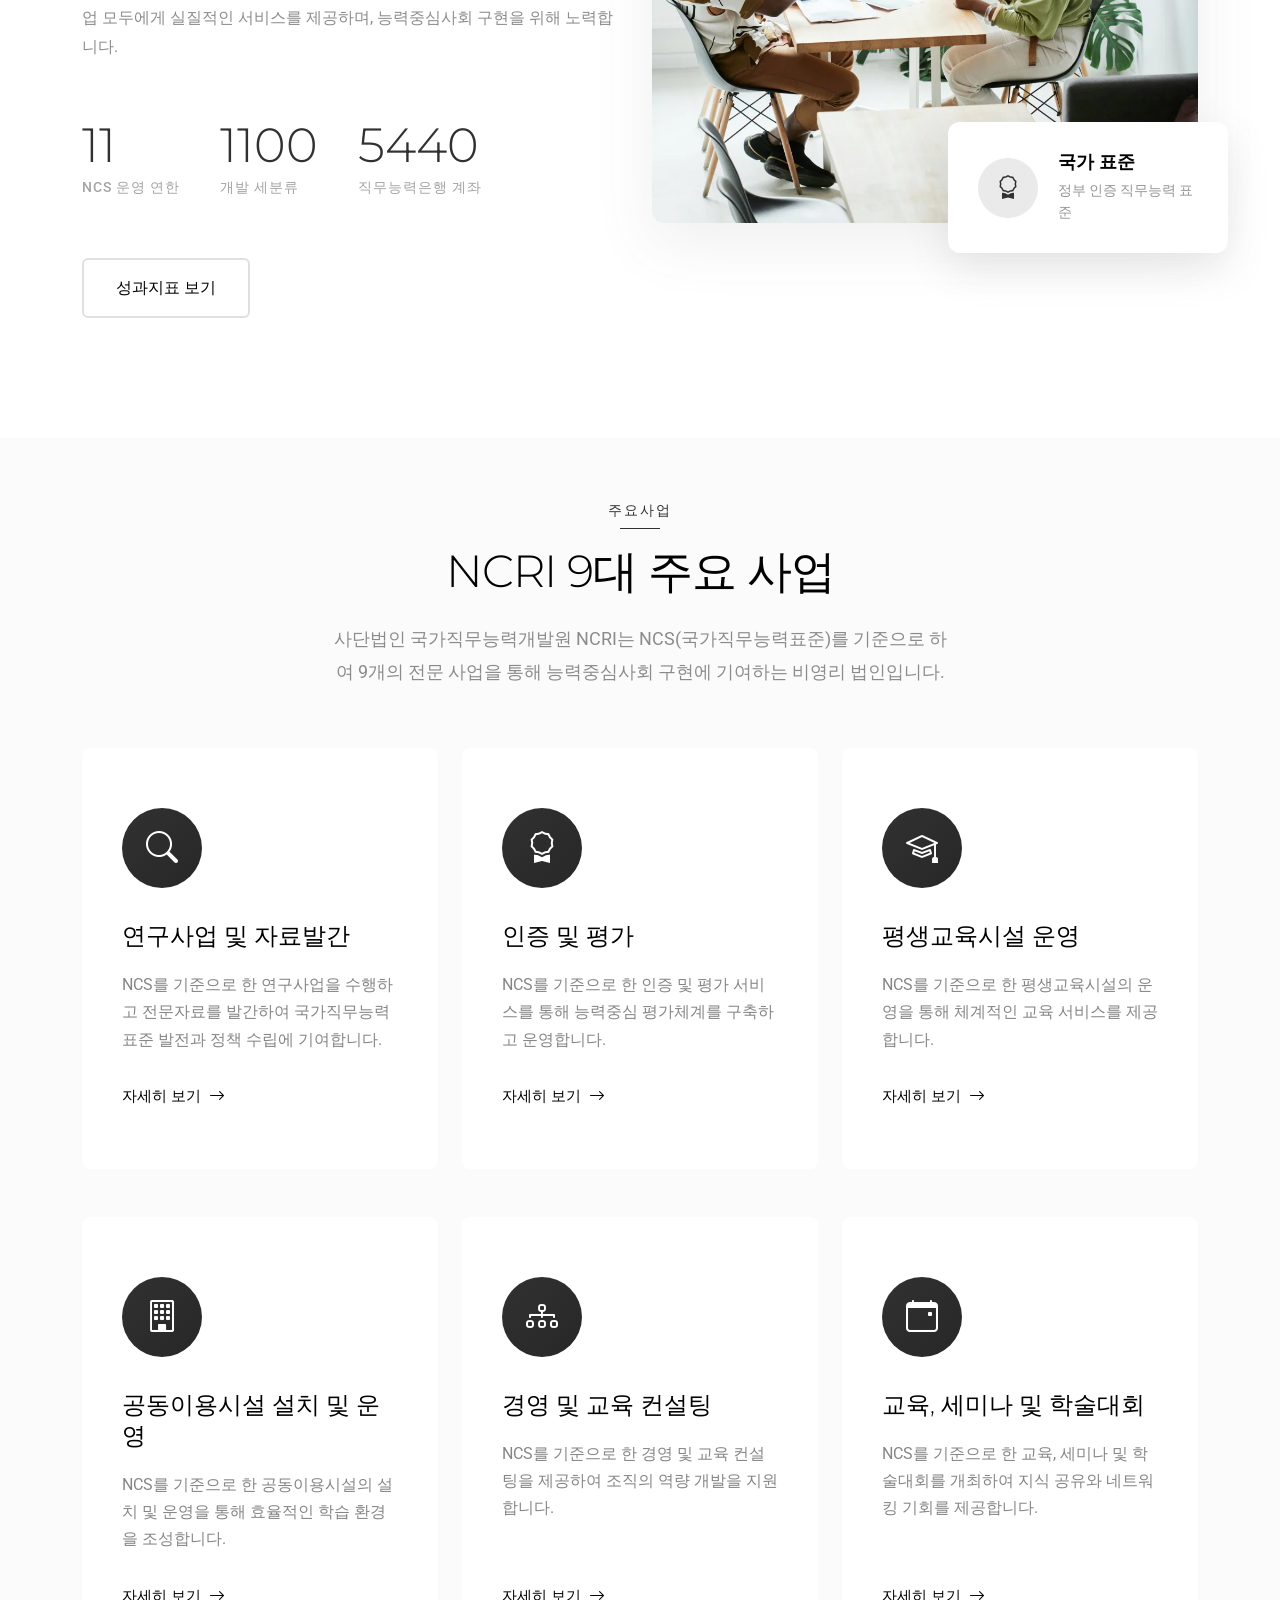
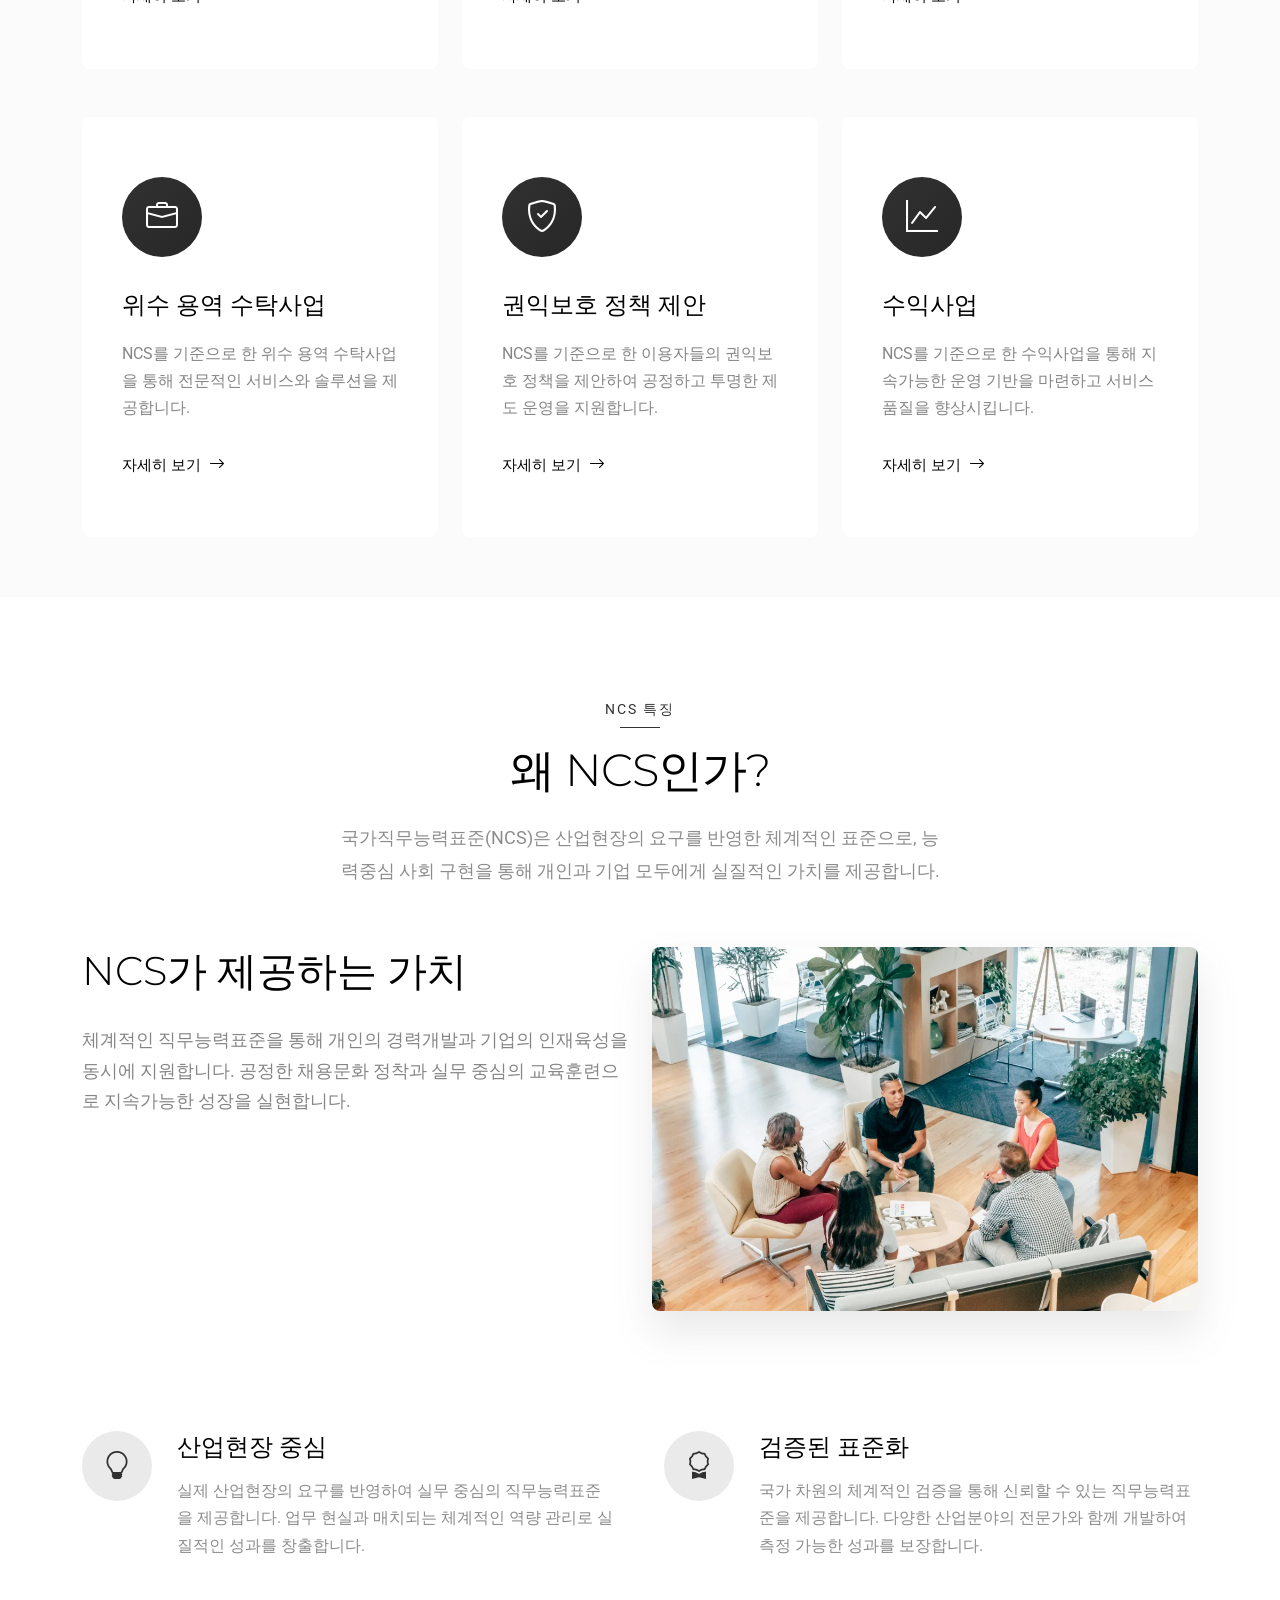
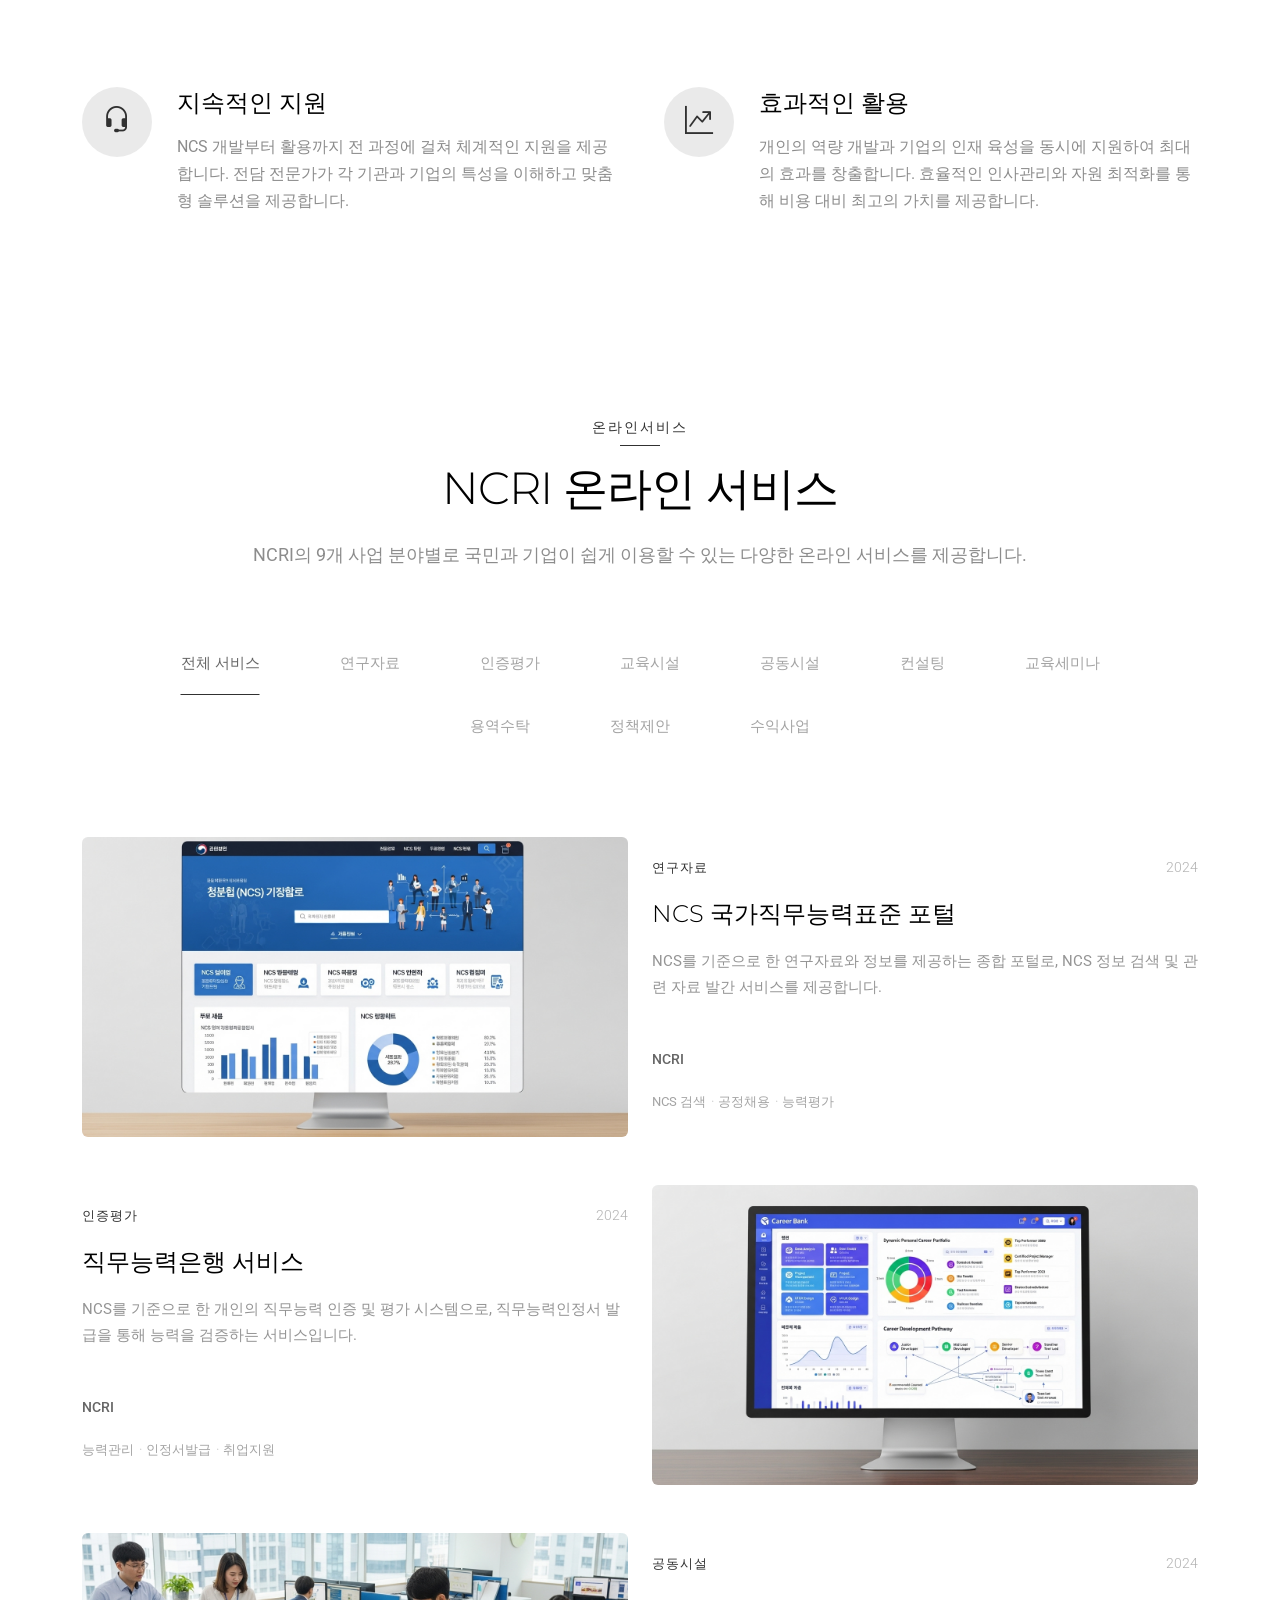
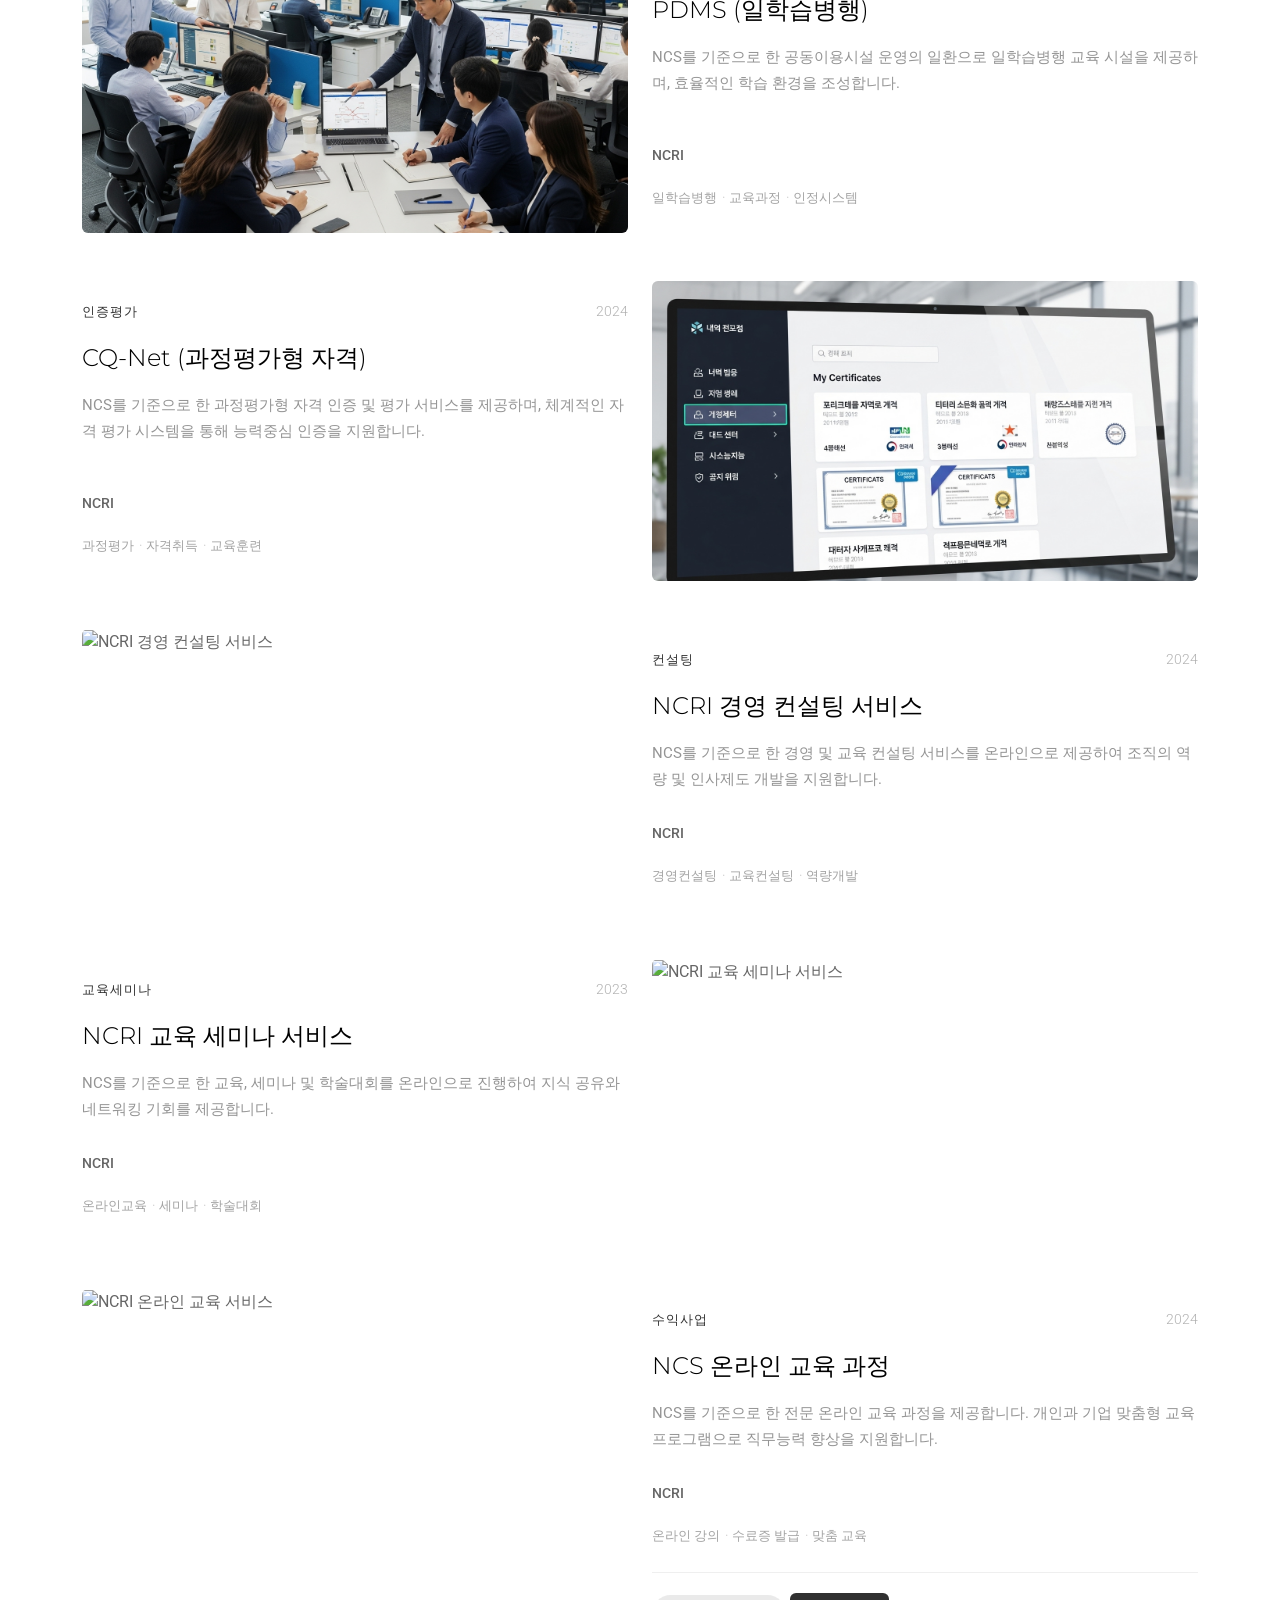
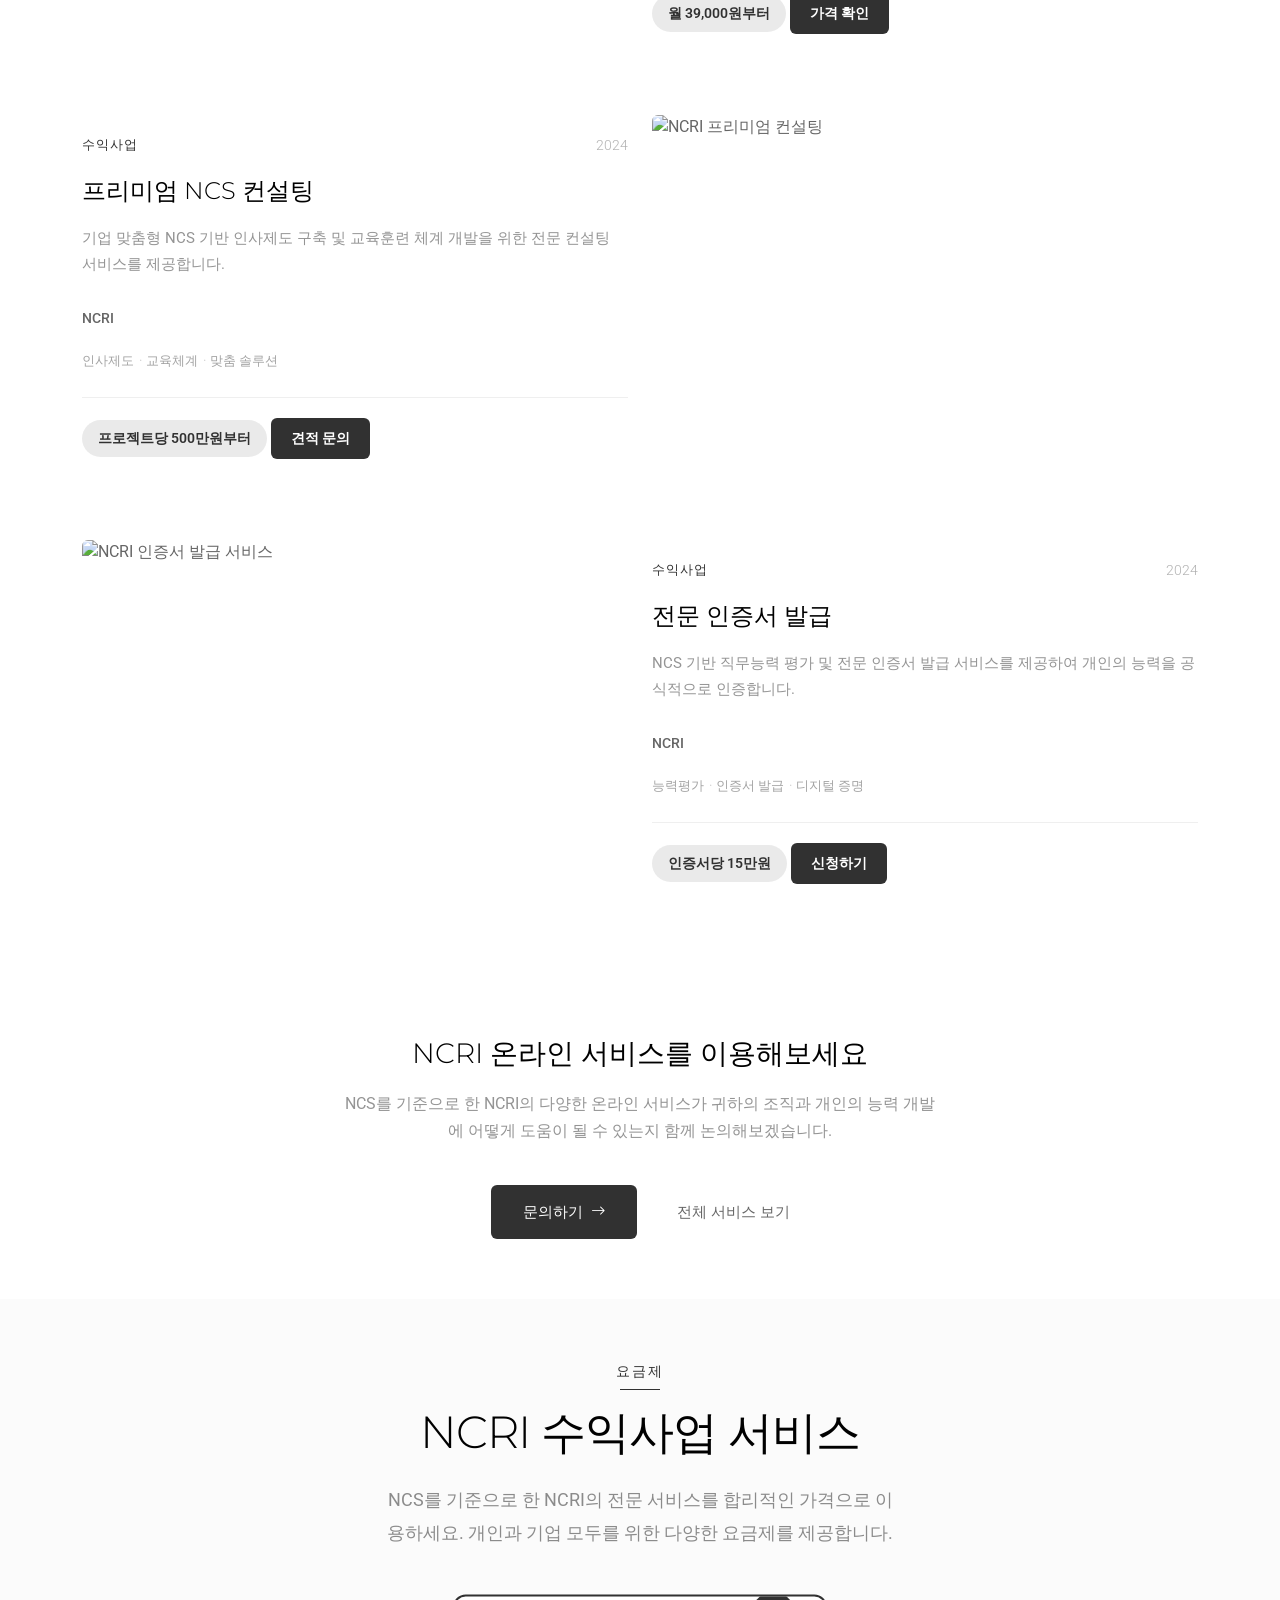
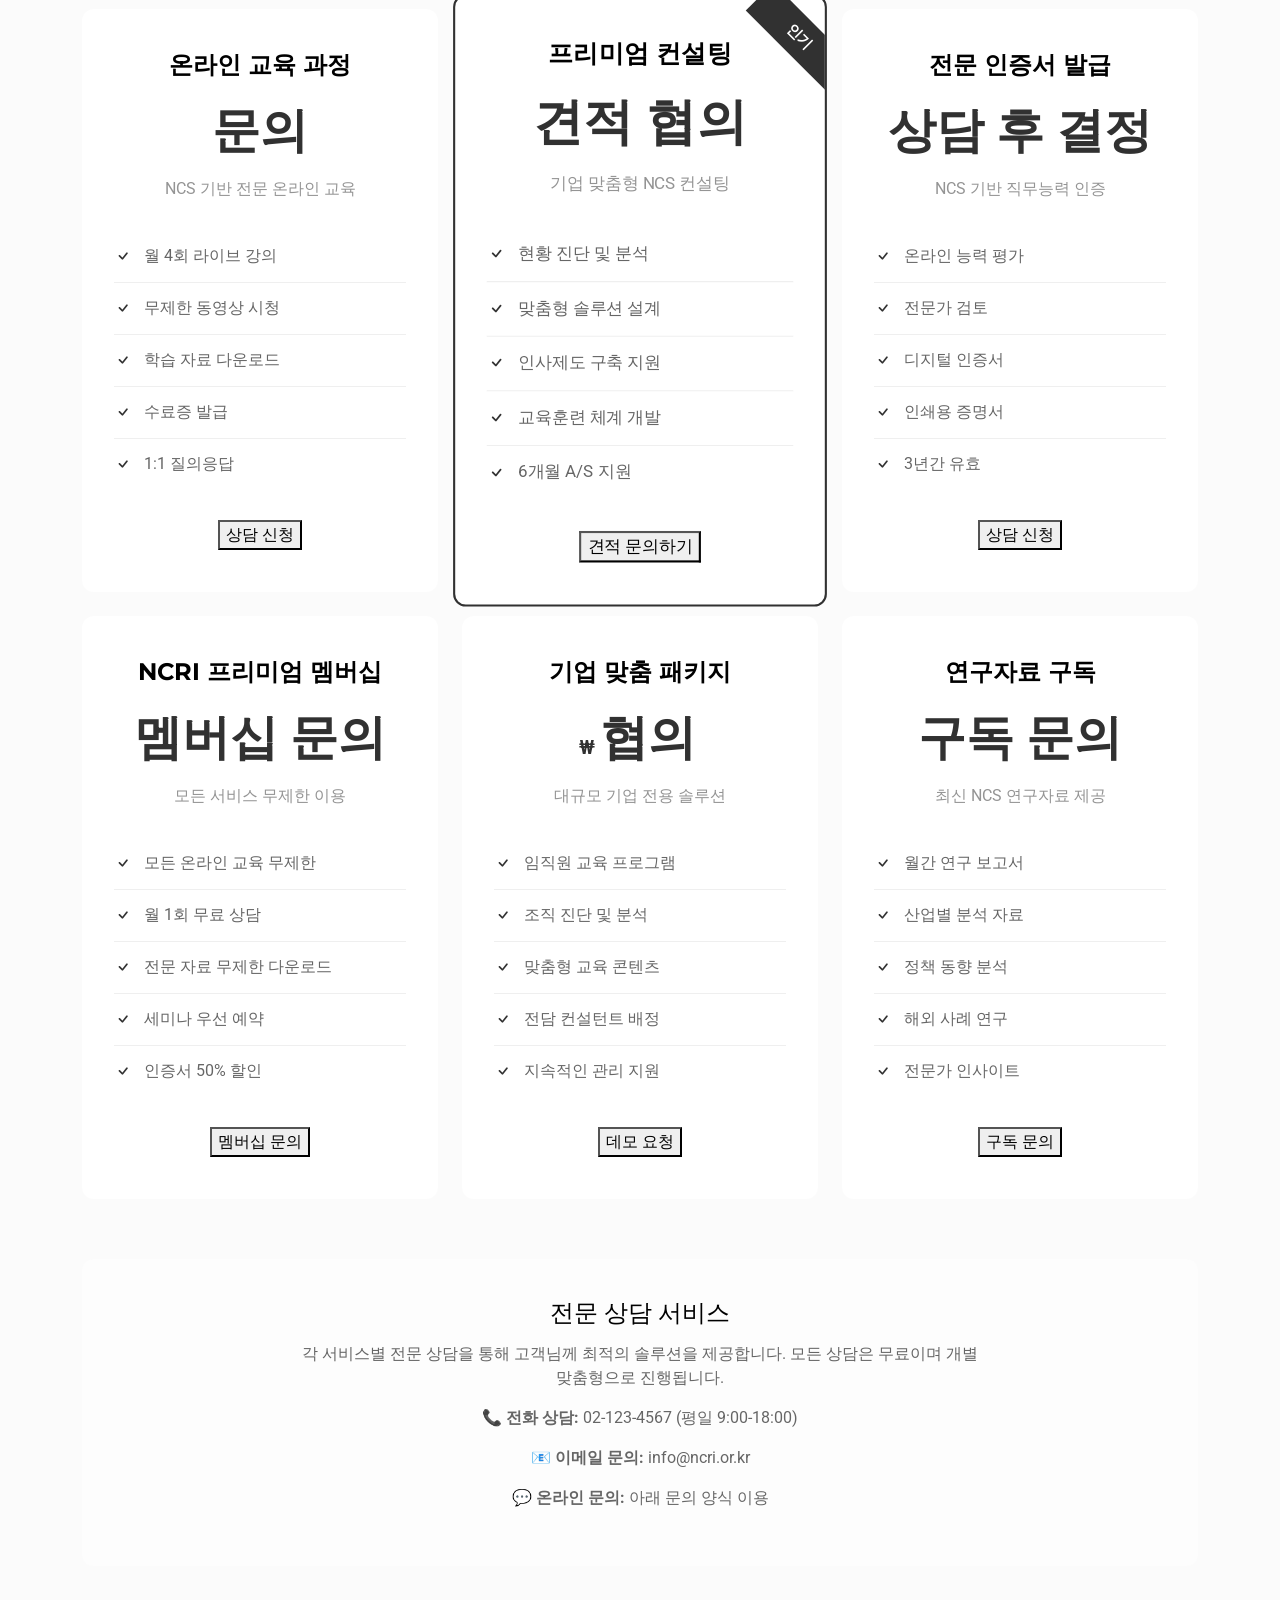
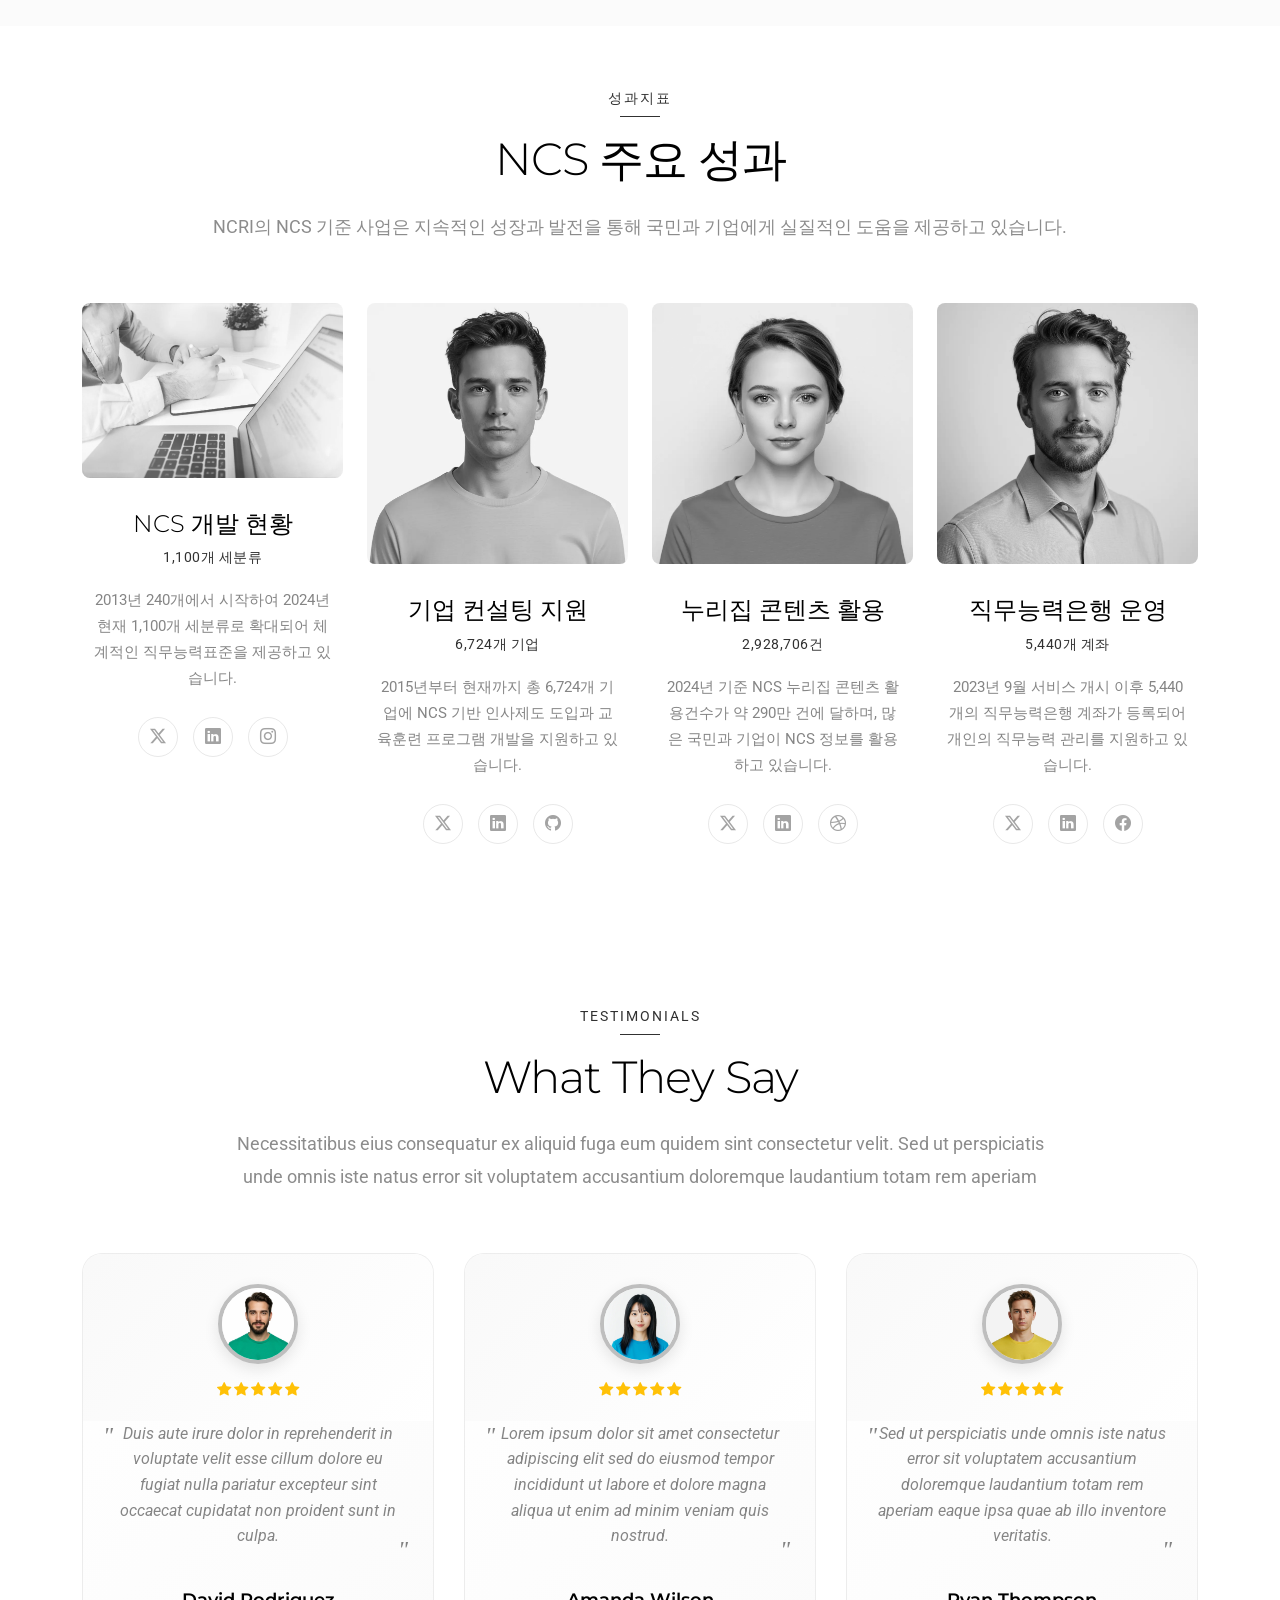
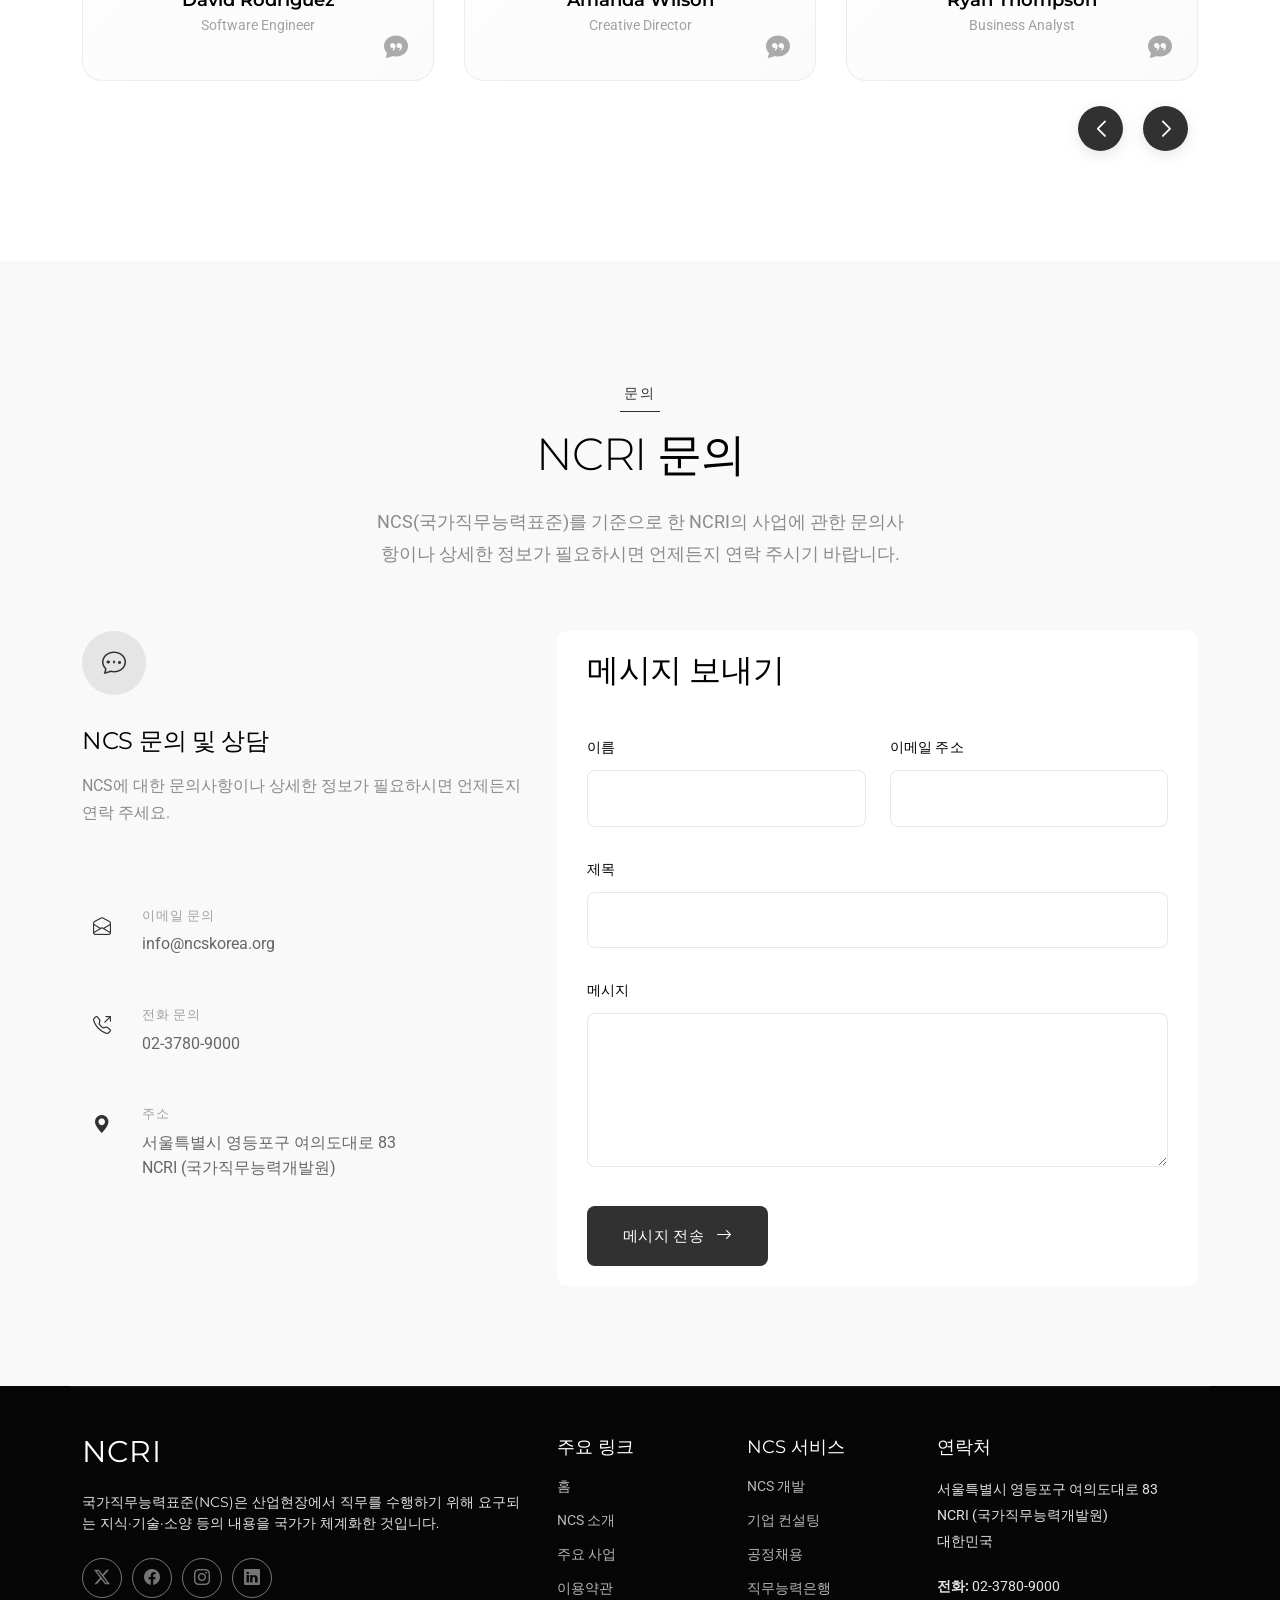
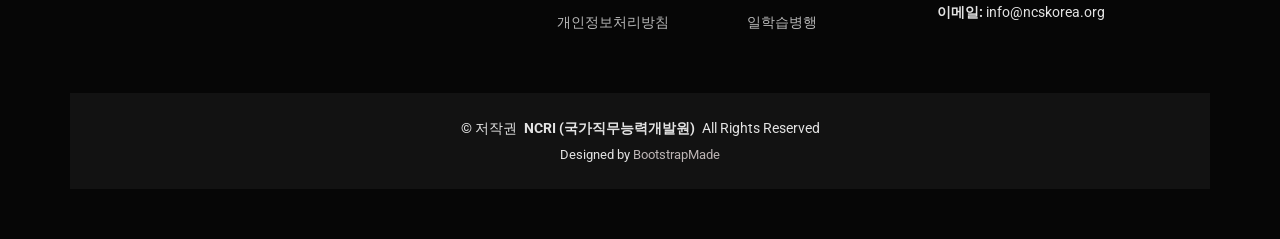
==== commit fcb19a0b: "Update service inquiry flow and pricing display Refactors the `requestConsultation` and `showConsult" ====
--- a/index.html
+++ b/index.html
@@ -858,9 +858,7 @@
               <div class="pricing-header">
                 <h3>온라인 교육 과정</h3>
                 <div class="price">
-                  <span class="currency">₩</span>
-                  <span class="amount">39,000</span>
-                  <span class="period">/월</span>
+                  <span class="amount">문의</span>
                 </div>
                 <p class="description">NCS 기반 전문 온라인 교육</p>
               </div>
@@ -874,7 +872,7 @@
                 </ul>
               </div>
               <div class="pricing-footer">
-                <button class="btn-primary" onclick="startPayment('education', 39000)">지금 시작하기</button>
+                <button class="btn-primary" onclick="requestConsultation('education')">상담 신청</button>
               </div>
             </div>
           </div>
@@ -886,9 +884,7 @@
               <div class="pricing-header">
                 <h3>프리미엄 컨설팅</h3>
                 <div class="price">
-                  <span class="currency">₩</span>
-                  <span class="amount">5,000,000</span>
-                  <span class="period">/프로젝트</span>
+                  <span class="amount">견적 협의</span>
                 </div>
                 <p class="description">기업 맞춤형 NCS 컨설팅</p>
               </div>
@@ -902,7 +898,7 @@
                 </ul>
               </div>
               <div class="pricing-footer">
-                <button class="btn-primary" onclick="requestConsultation()">견적 문의하기</button>
+                <button class="btn-primary" onclick="requestConsultation('consulting')">견적 문의하기</button>
               </div>
             </div>
           </div>
@@ -913,9 +909,7 @@
               <div class="pricing-header">
                 <h3>전문 인증서 발급</h3>
                 <div class="price">
-                  <span class="currency">₩</span>
-                  <span class="amount">150,000</span>
-                  <span class="period">/건</span>
+                  <span class="amount">상담 후 결정</span>
                 </div>
                 <p class="description">NCS 기반 직무능력 인증</p>
               </div>
@@ -929,7 +923,7 @@
                 </ul>
               </div>
               <div class="pricing-footer">
-                <button class="btn-primary" onclick="startPayment('certification', 150000)">신청하기</button>
+                <button class="btn-primary" onclick="requestConsultation('certification')">상담 신청</button>
               </div>
             </div>
           </div>
@@ -940,9 +934,7 @@
               <div class="pricing-header">
                 <h3>NCRI 프리미엄 멤버십</h3>
                 <div class="price">
-                  <span class="currency">₩</span>
-                  <span class="amount">99,000</span>
-                  <span class="period">/월</span>
+                  <span class="amount">멤버십 문의</span>
                 </div>
                 <p class="description">모든 서비스 무제한 이용</p>
               </div>
@@ -956,7 +948,7 @@
                 </ul>
               </div>
               <div class="pricing-footer">
-                <button class="btn-primary" onclick="startPayment('membership', 99000)">멤버십 가입</button>
+                <button class="btn-primary" onclick="requestConsultation('membership')">멤버십 문의</button>
               </div>
             </div>
           </div>
@@ -994,9 +986,7 @@
               <div class="pricing-header">
                 <h3>연구자료 구독</h3>
                 <div class="price">
-                  <span class="currency">₩</span>
-                  <span class="amount">29,000</span>
-                  <span class="period">/월</span>
+                  <span class="amount">구독 문의</span>
                 </div>
                 <p class="description">최신 NCS 연구자료 제공</p>
               </div>
@@ -1010,7 +1000,7 @@
                 </ul>
               </div>
               <div class="pricing-footer">
-                <button class="btn-primary" onclick="startPayment('research', 29000)">구독 시작</button>
+                <button class="btn-primary" onclick="requestConsultation('research')">구독 문의</button>
               </div>
             </div>
           </div>
@@ -1021,13 +1011,12 @@
         <div class="payment-info" data-aos="fade-up" data-aos-delay="800">
           <div class="row">
             <div class="col-lg-8 mx-auto text-center">
-              <h4>안전하고 간편한 결제</h4>
-              <p>신용카드, 계좌이체, 가상계좌를 통한 안전한 결제를 지원합니다. 모든 결제는 SSL 암호화로 보호됩니다.</p>
-              <div class="payment-methods">
-                <img src="assets/img/payment/visa.png" alt="Visa" class="payment-logo">
-                <img src="assets/img/payment/mastercard.png" alt="Mastercard" class="payment-logo">
-                <img src="assets/img/payment/kb.png" alt="KB국민카드" class="payment-logo">
-                <img src="assets/img/payment/shinhan.png" alt="신한카드" class="payment-logo">
+              <h4>전문 상담 서비스</h4>
+              <p>각 서비스별 전문 상담을 통해 고객님께 최적의 솔루션을 제공합니다. 모든 상담은 무료이며 개별 맞춤형으로 진행됩니다.</p>
+              <div class="consultation-info">
+                <p><strong>📞 전화 상담:</strong> 02-123-4567 (평일 9:00-18:00)</p>
+                <p><strong>📧 이메일 문의:</strong> info@ncri.or.kr</p>
+                <p><strong>💬 온라인 문의:</strong> 아래 문의 양식 이용</p>
               </div>
             </div>
           </div>
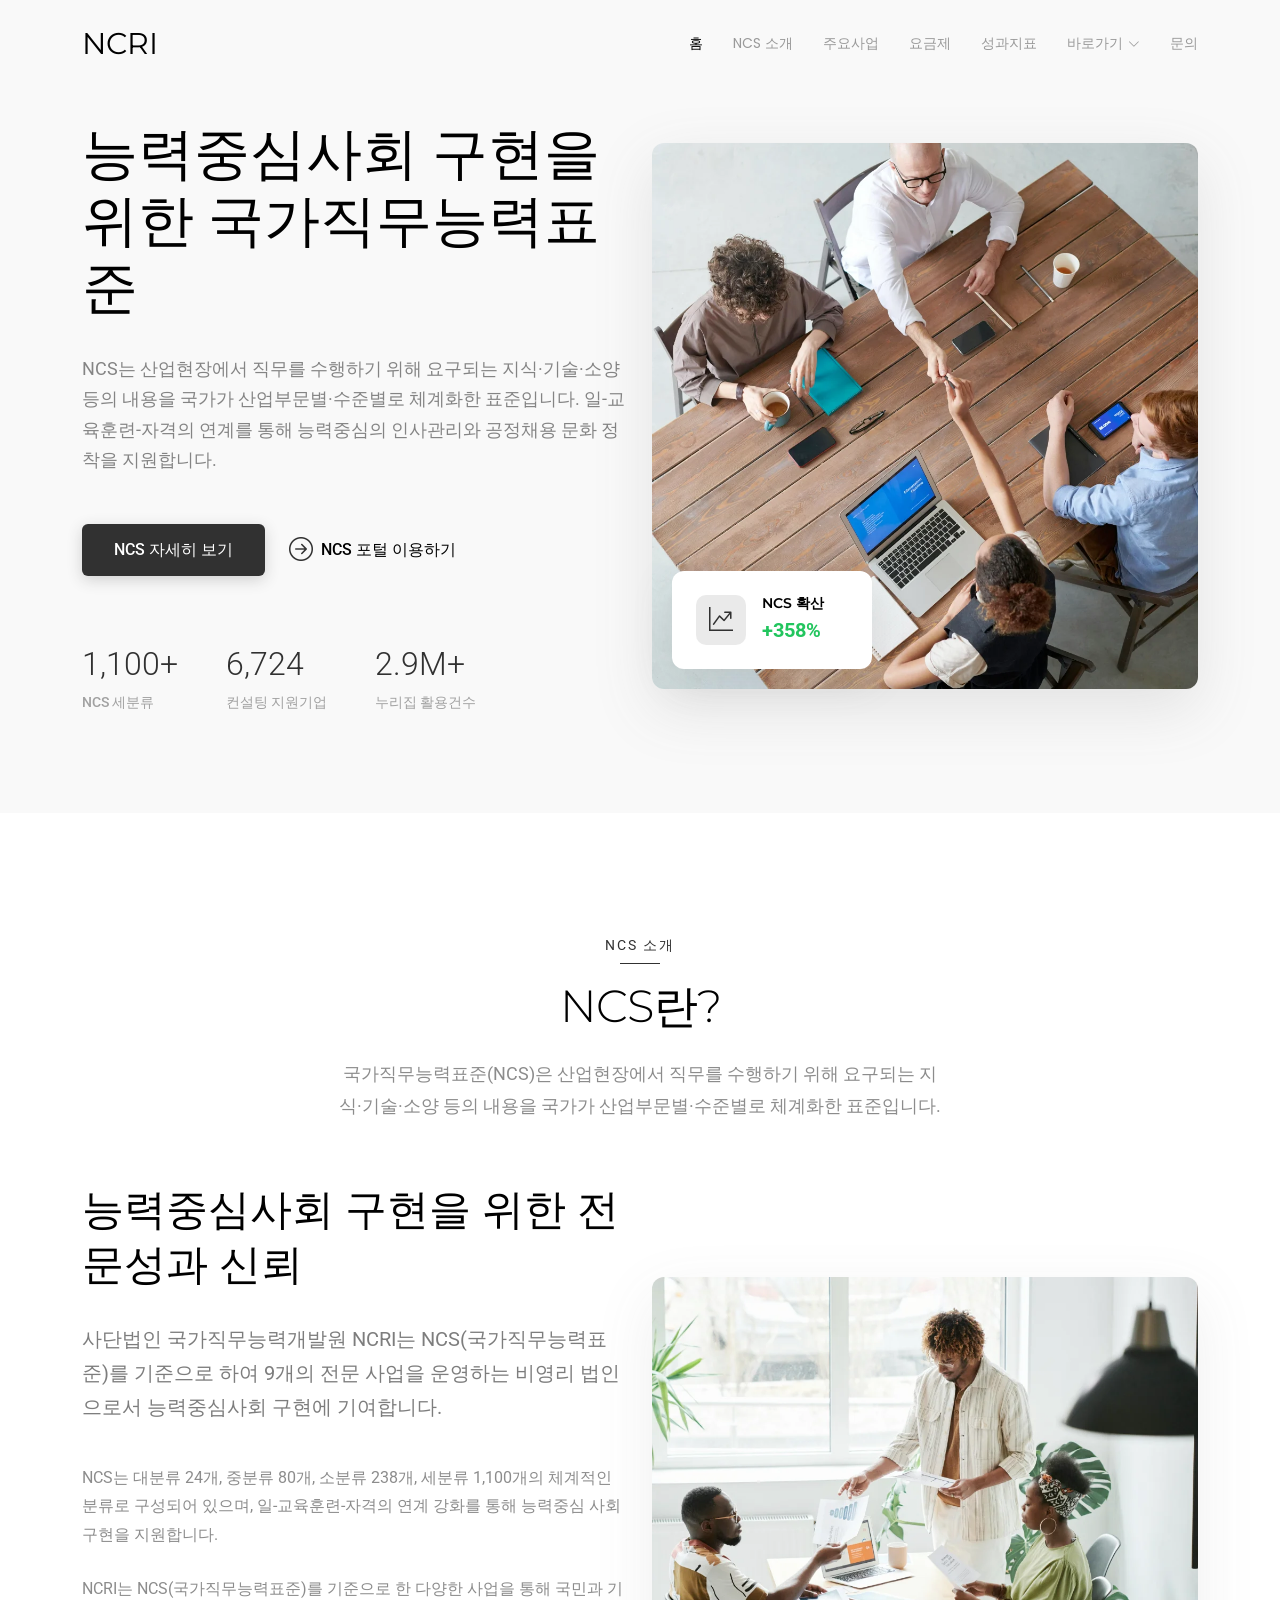
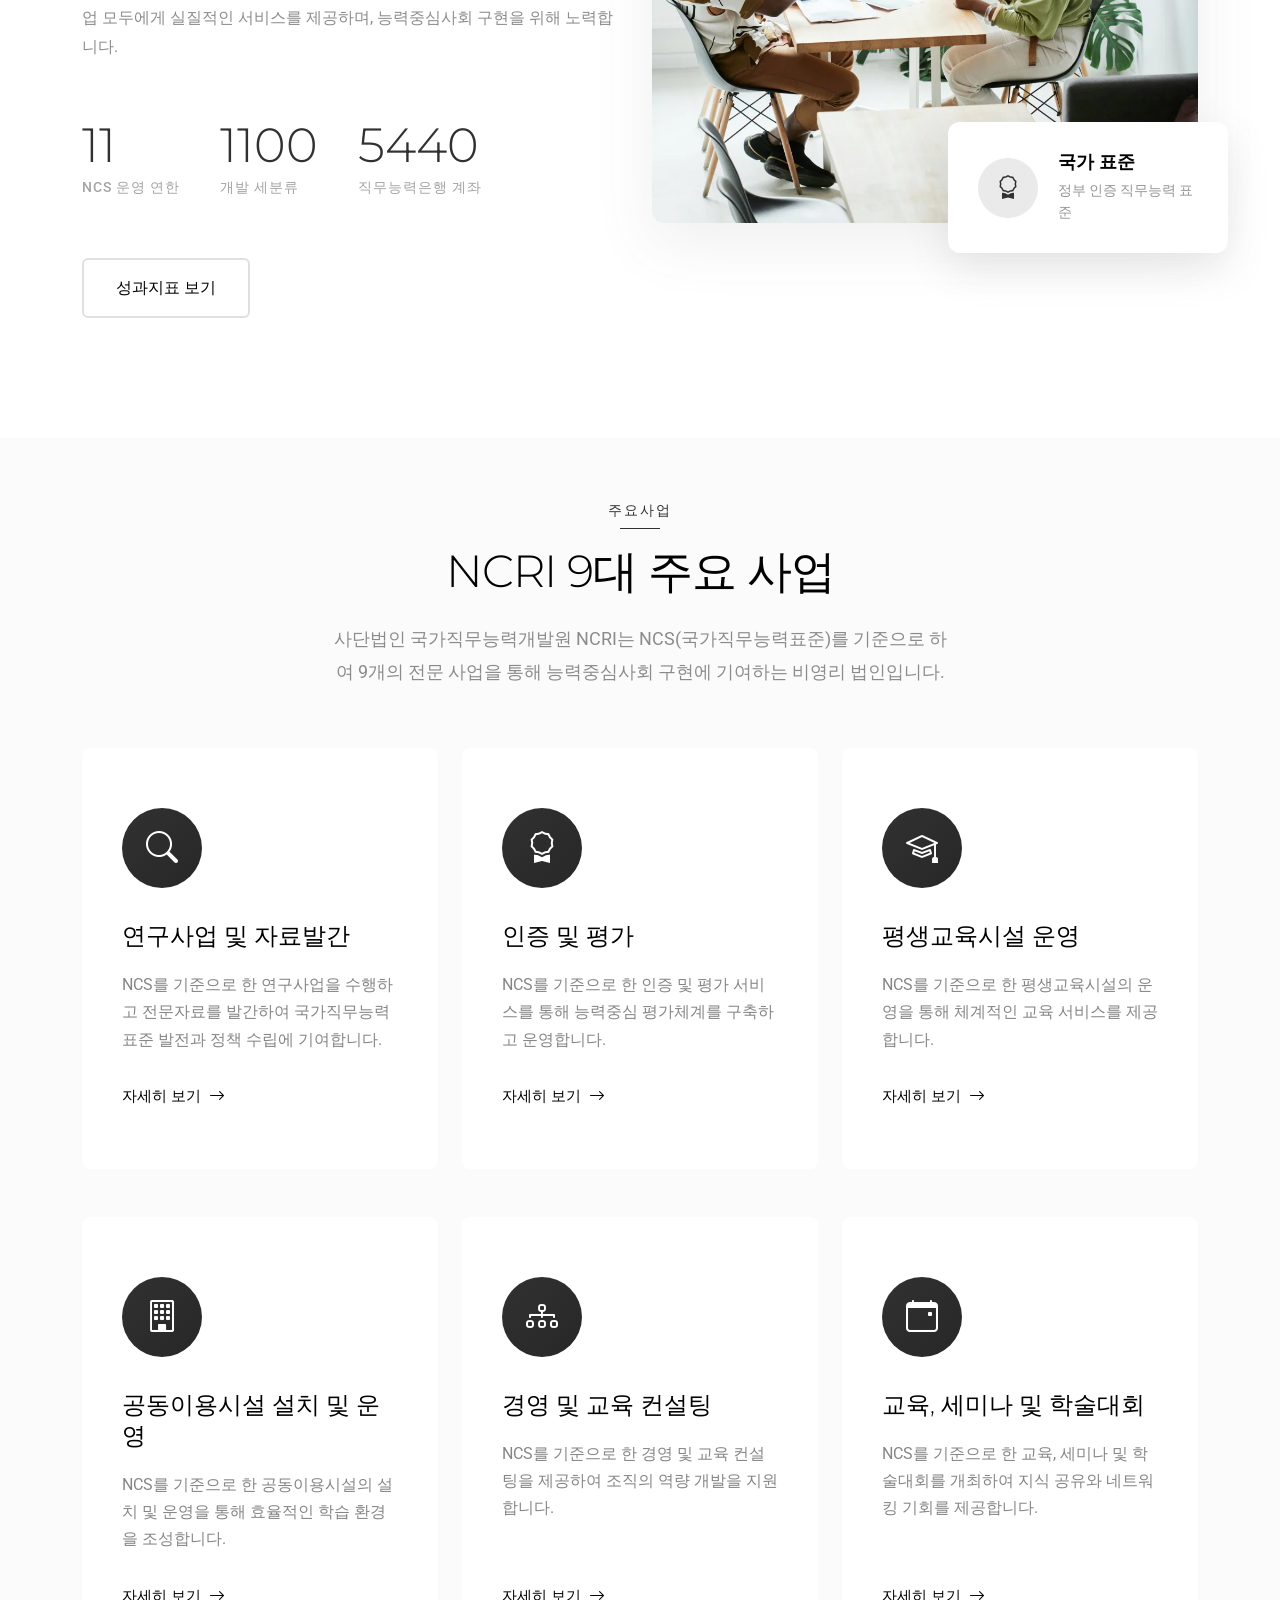
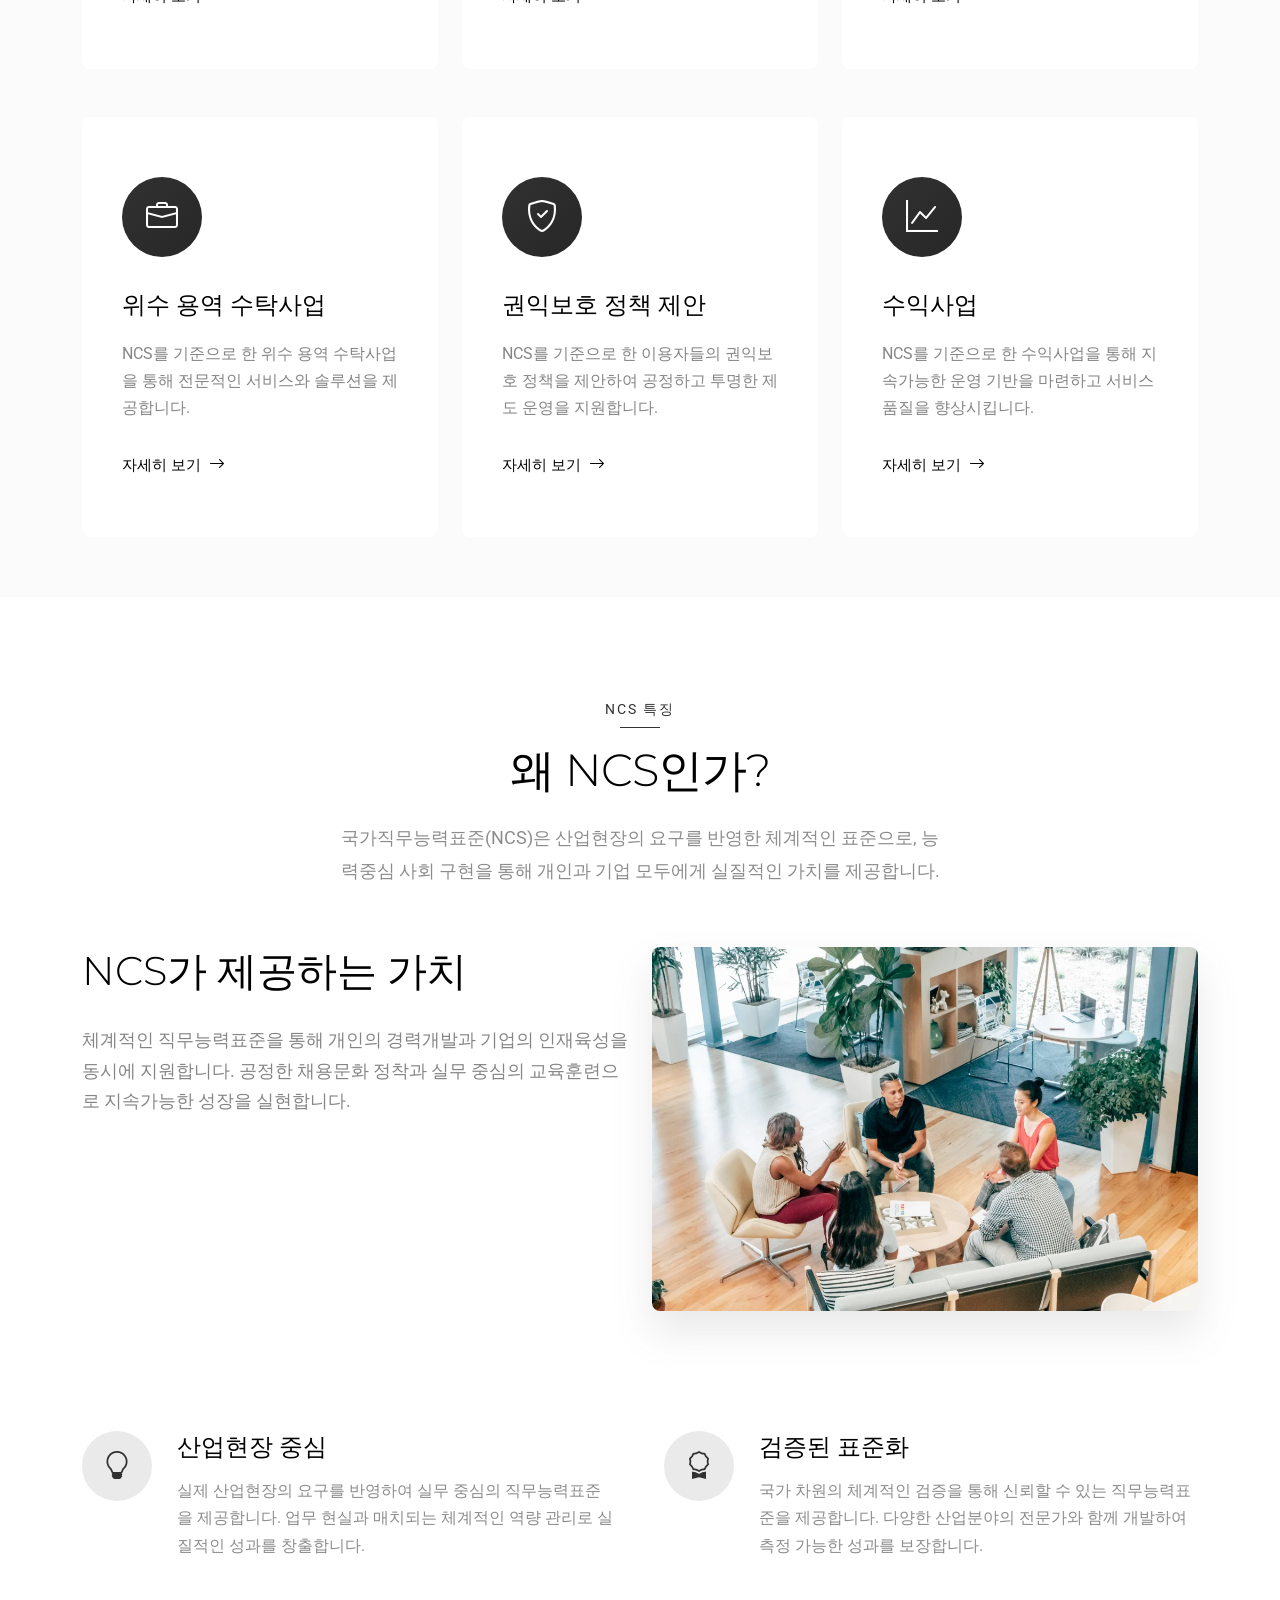
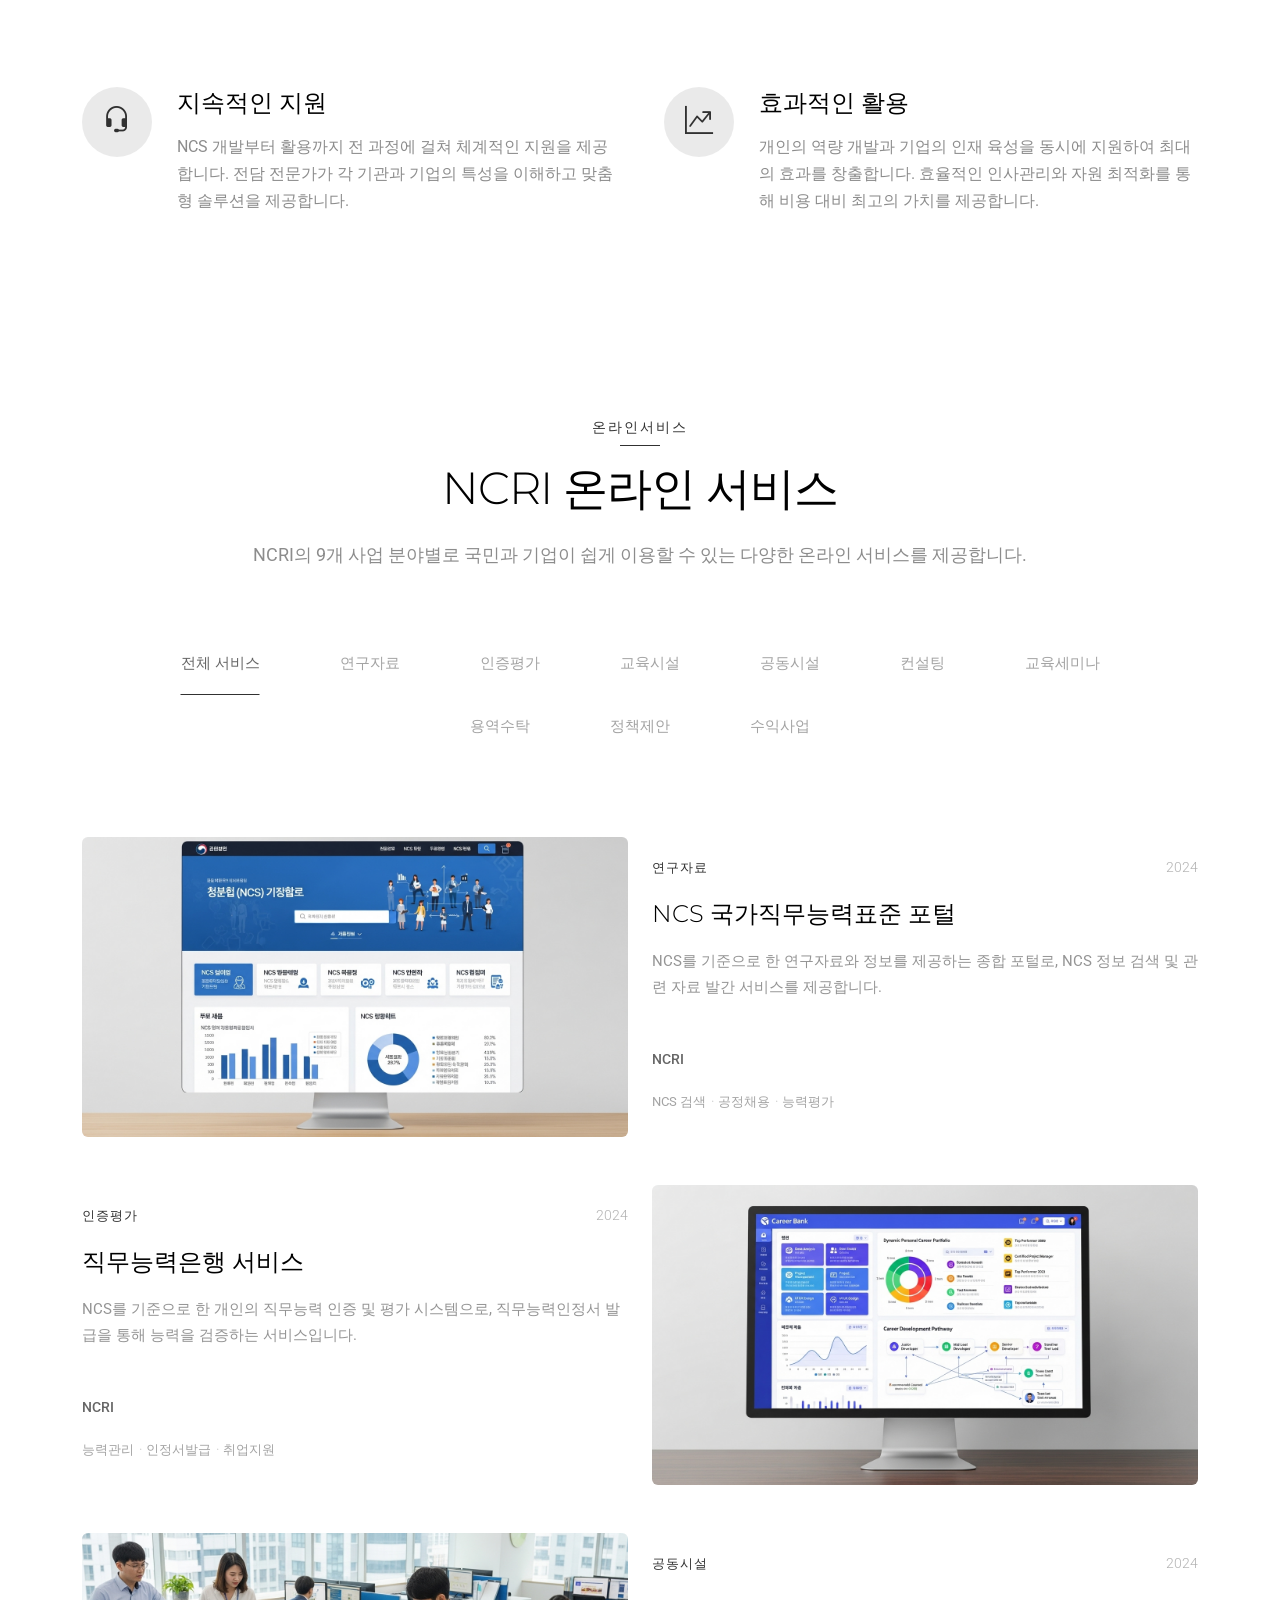
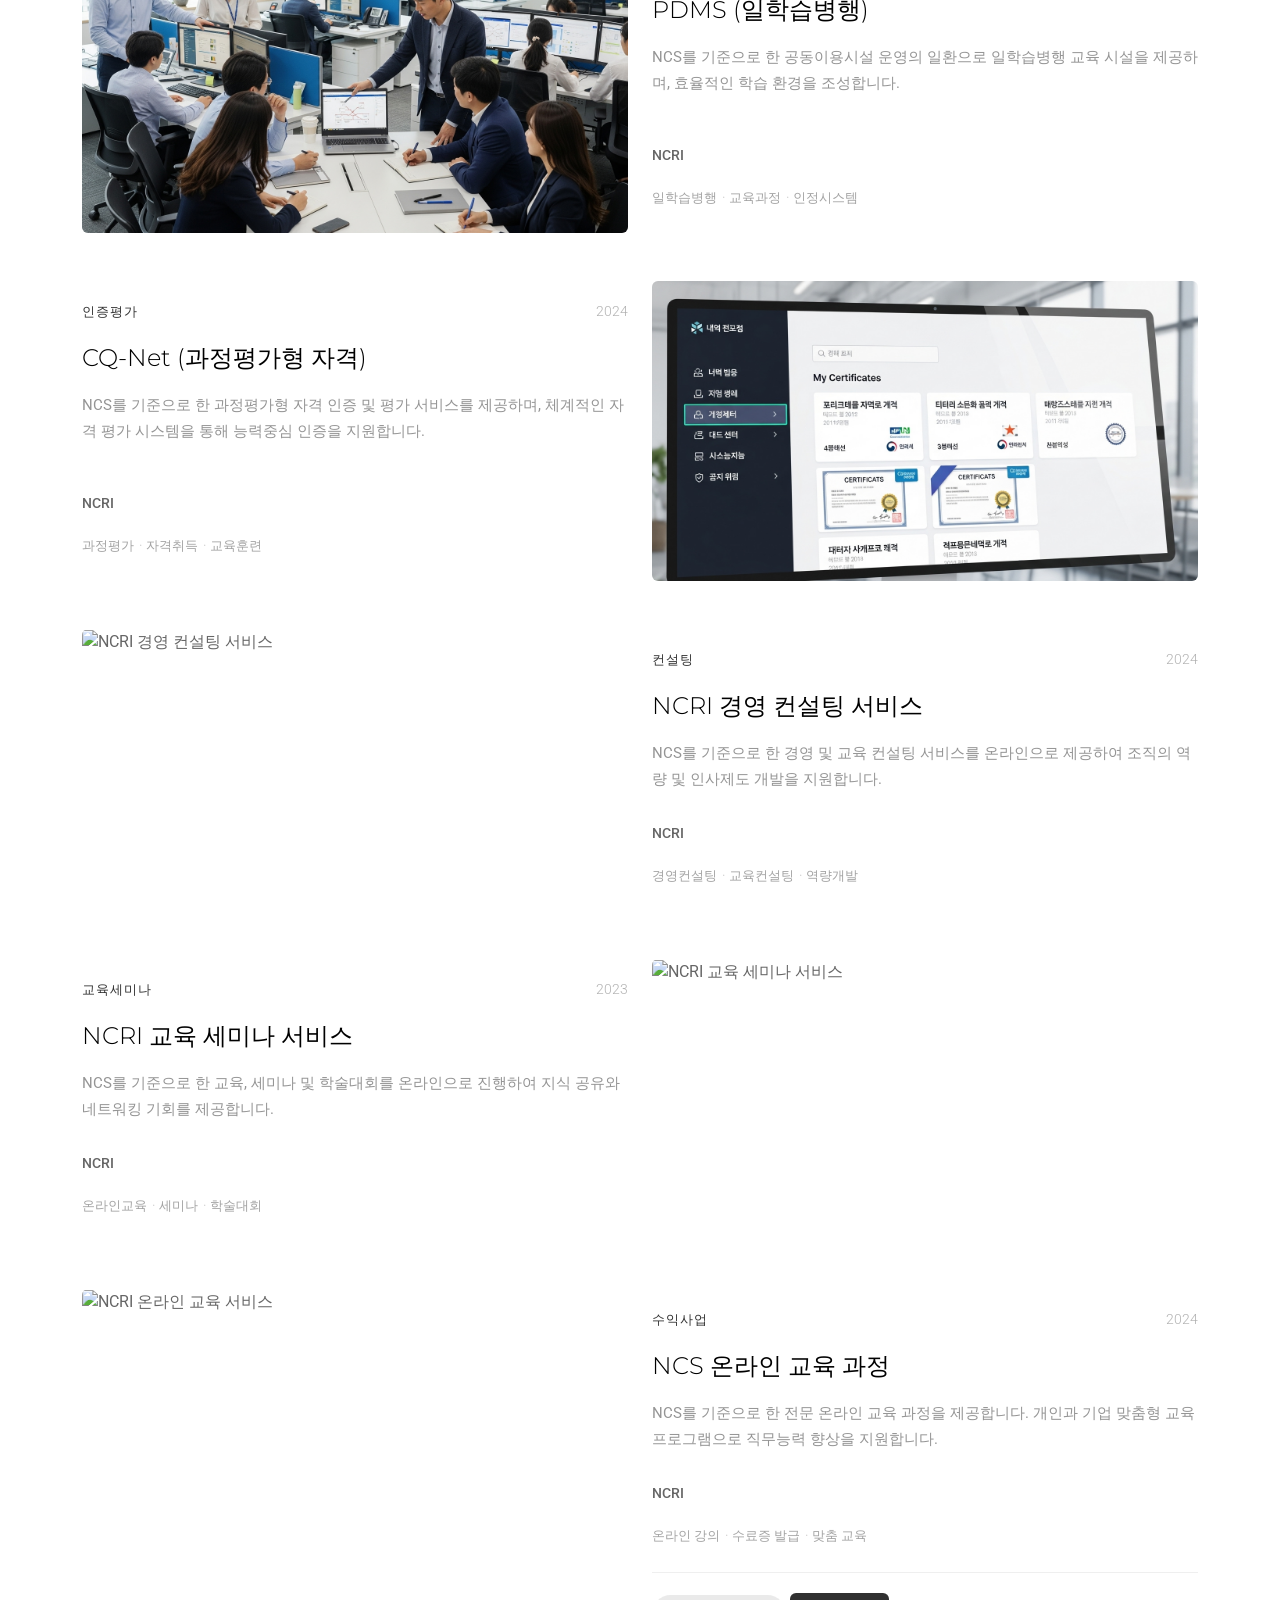
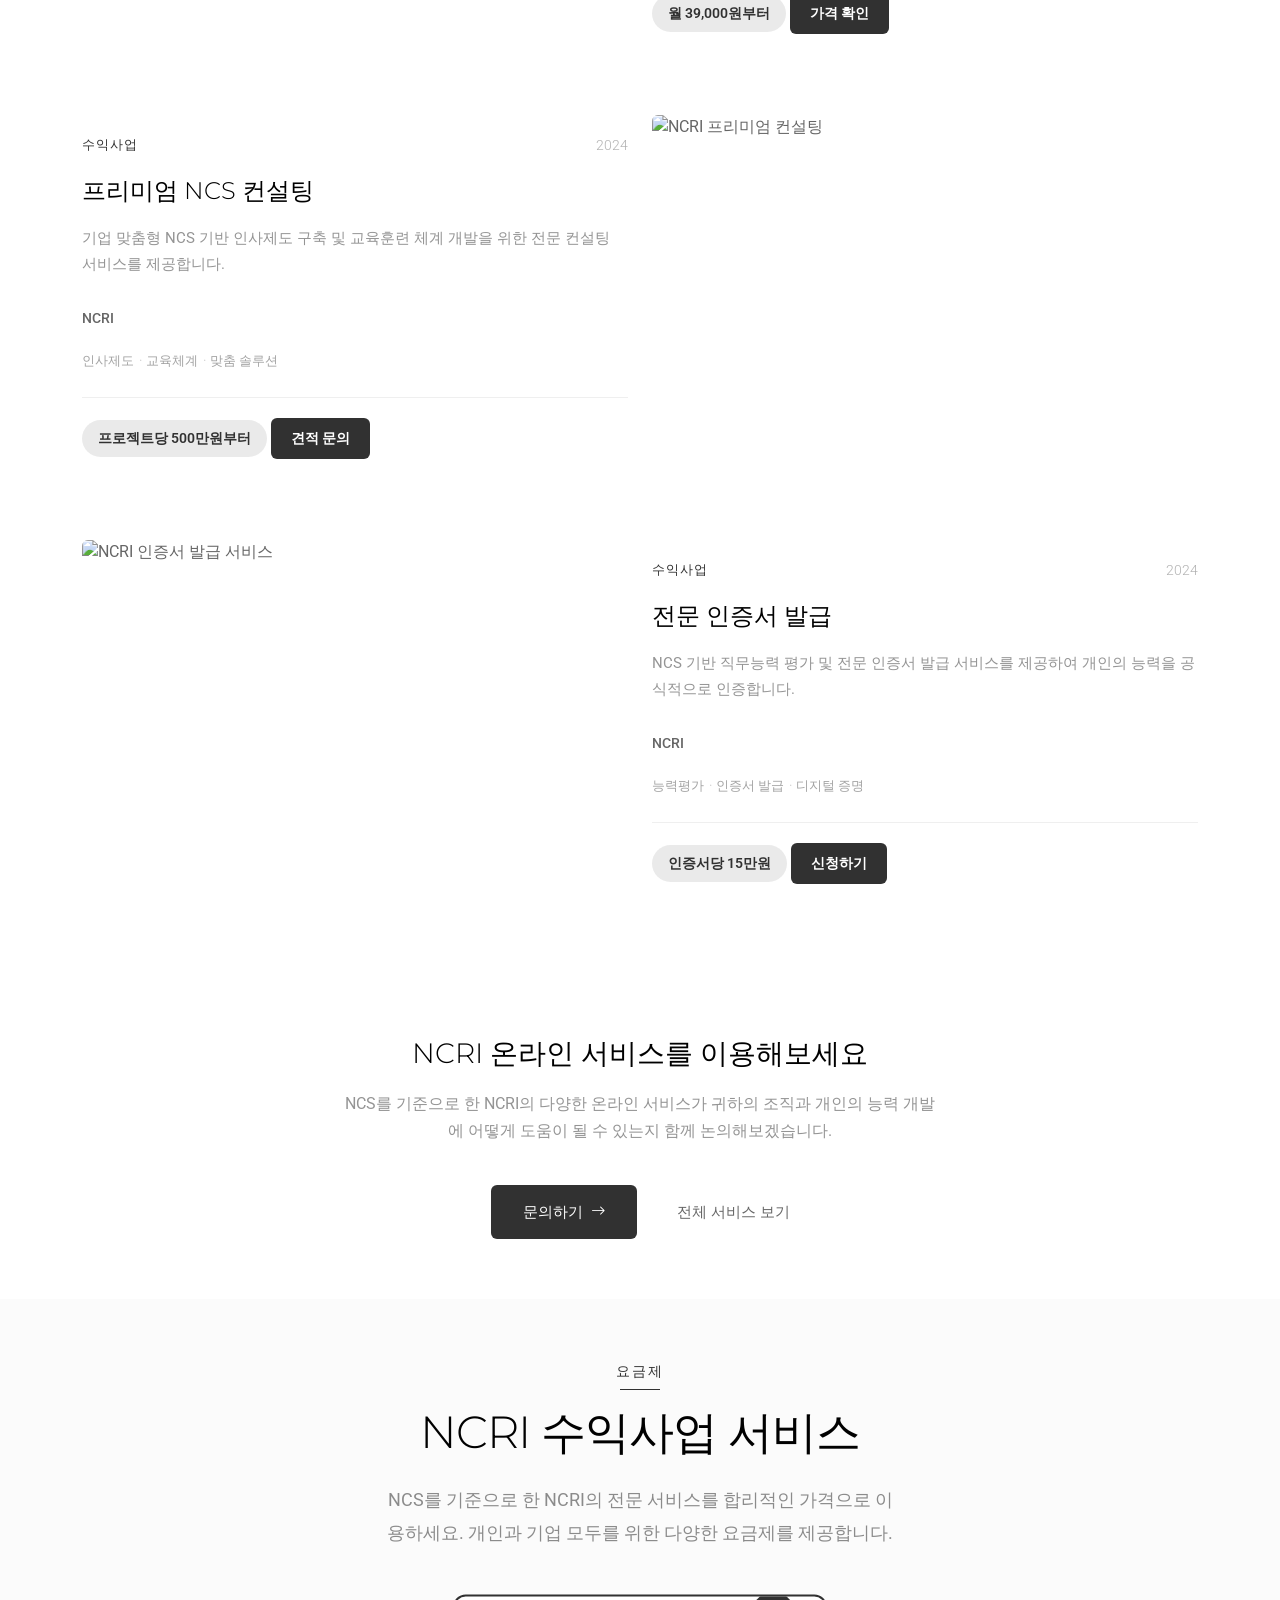
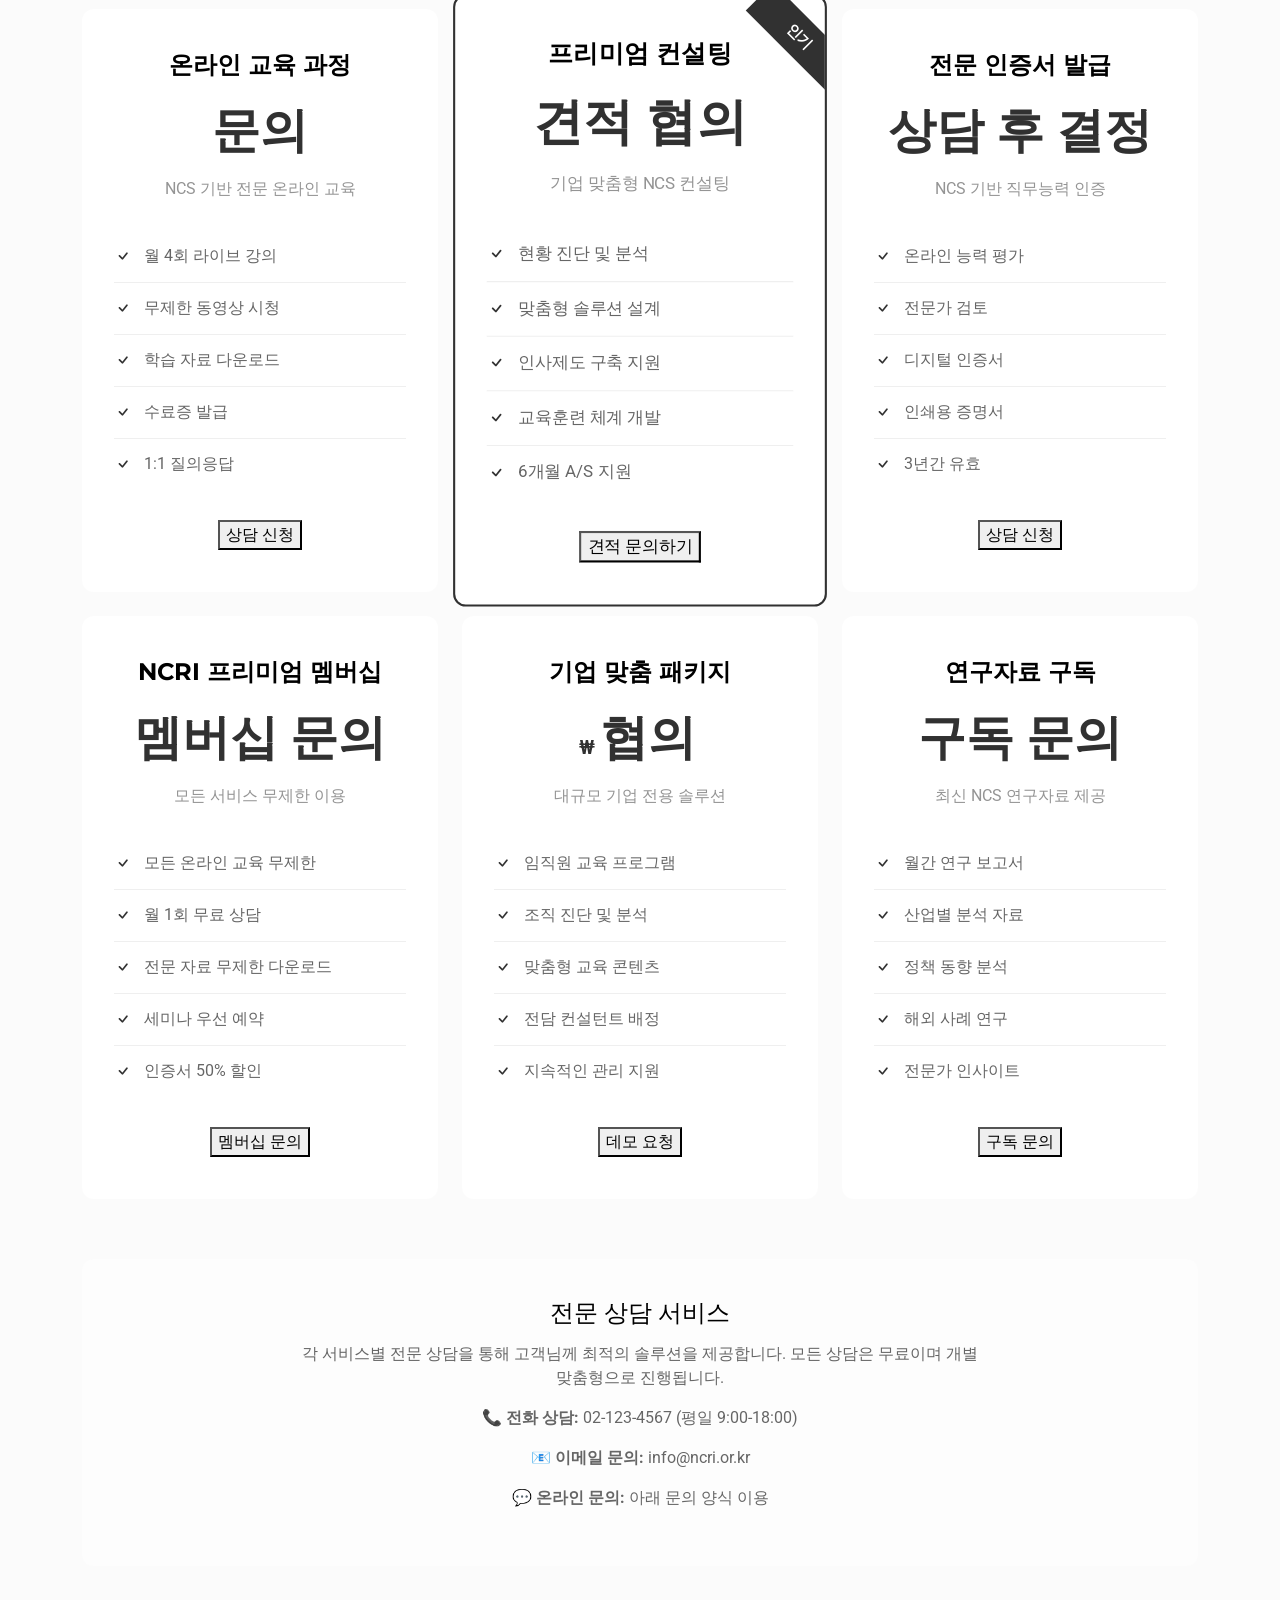
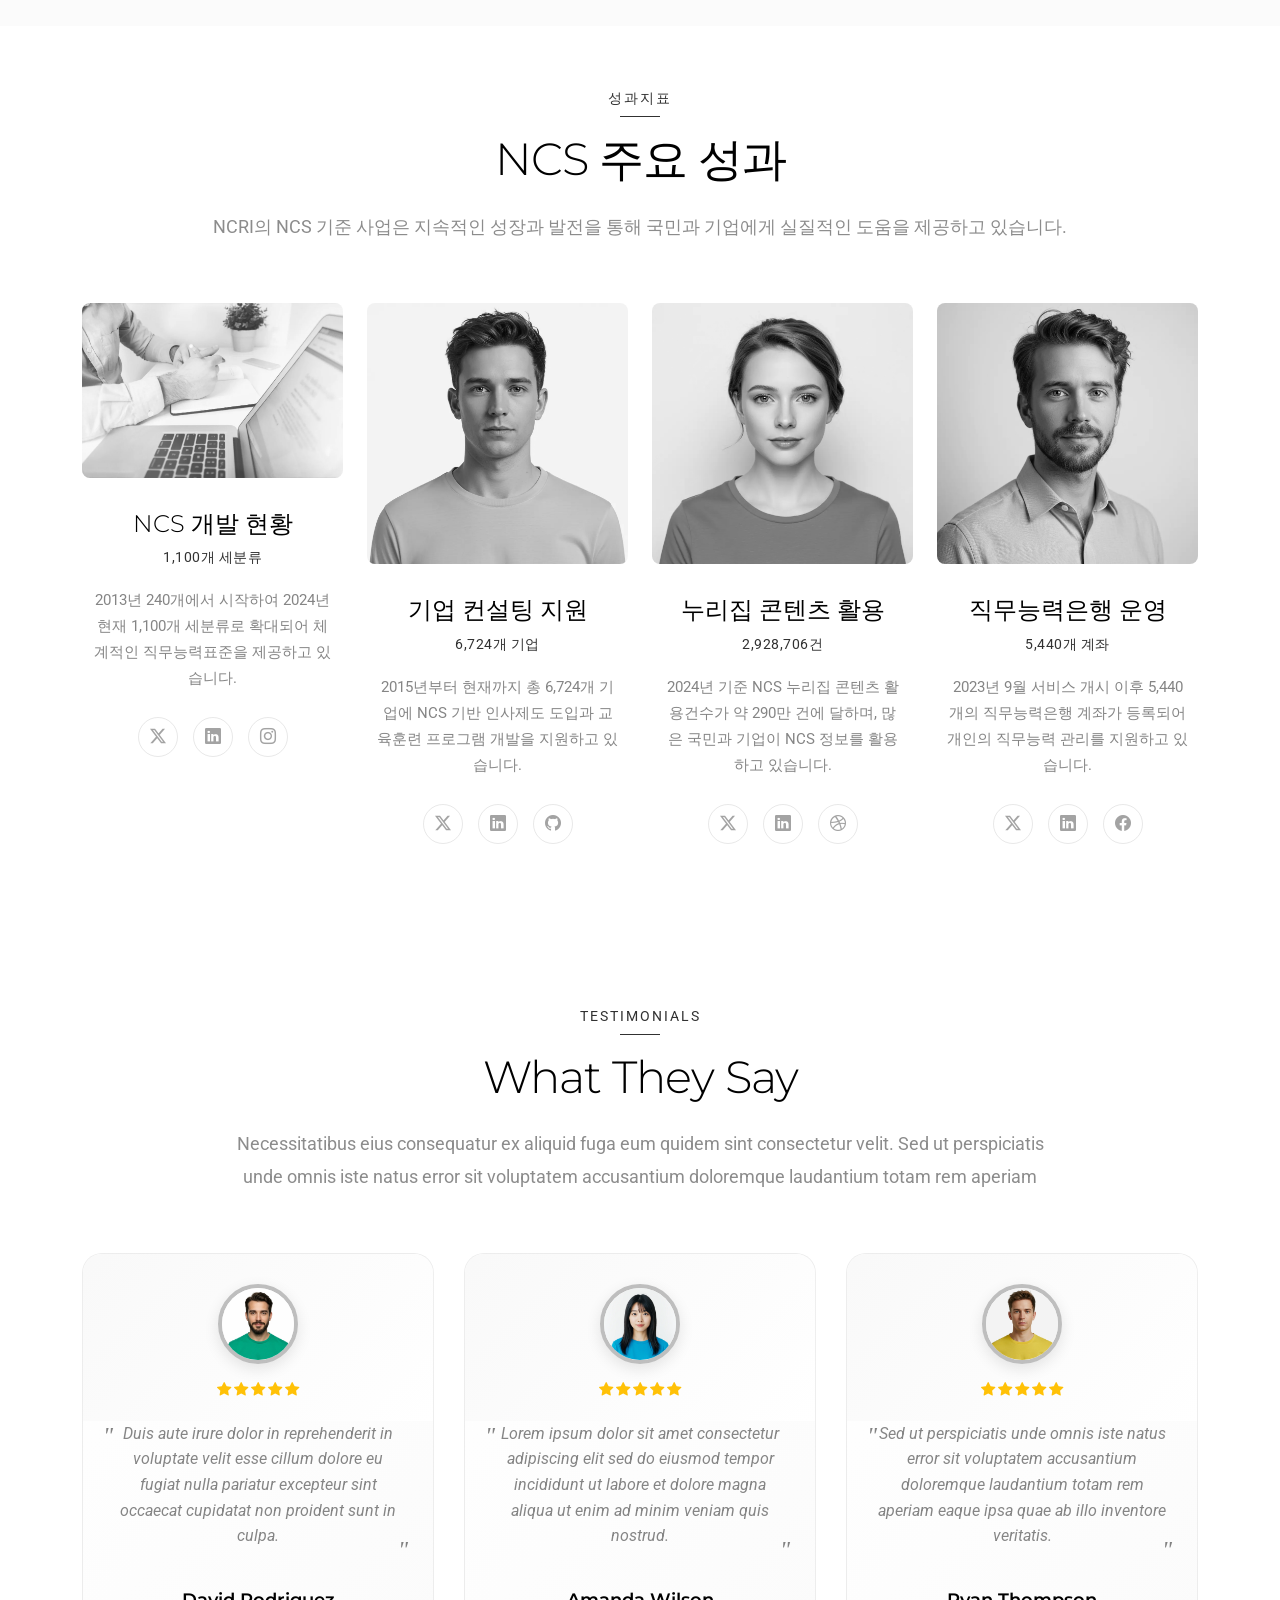
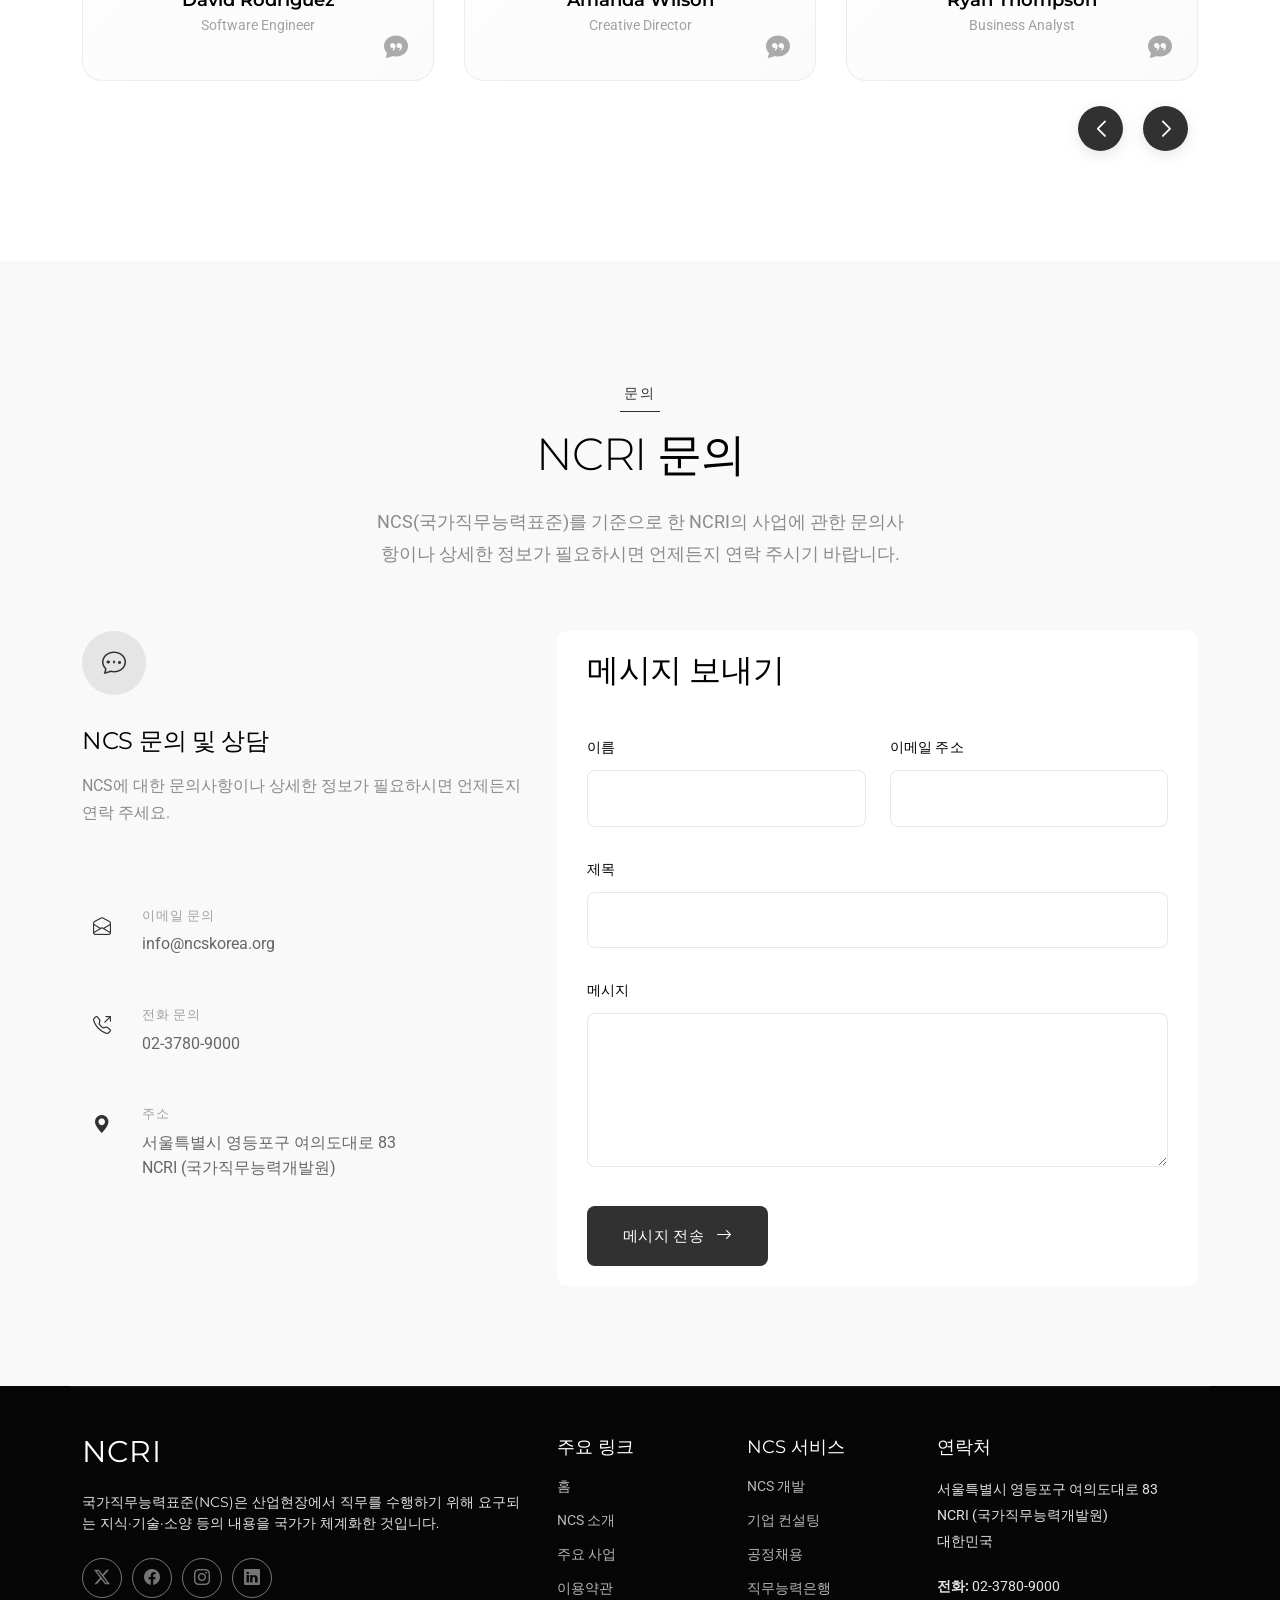
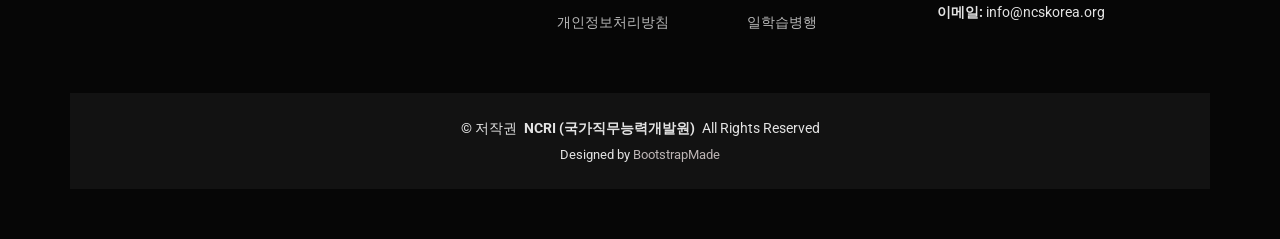
==== commit 6e2297d1: "Remove the online services menu option from the navigation Remove the '온라인서비스' (Online Services) lin" ====
--- a/index.html
+++ b/index.html
@@ -52,7 +52,6 @@
           <li><a href="#hero" class="active">홈</a></li>
           <li><a href="#about">NCS 소개</a></li>
           <li><a href="#services">주요사업</a></li>
-          <li><a href="#portfolio">온라인서비스</a></li>
           <li><a href="#pricing">요금제</a></li>
           <li><a href="#team">성과지표</a></li>
           <li class="dropdown"><a href="#"><span>바로가기</span> <i class="bi bi-chevron-down toggle-dropdown"></i></a>
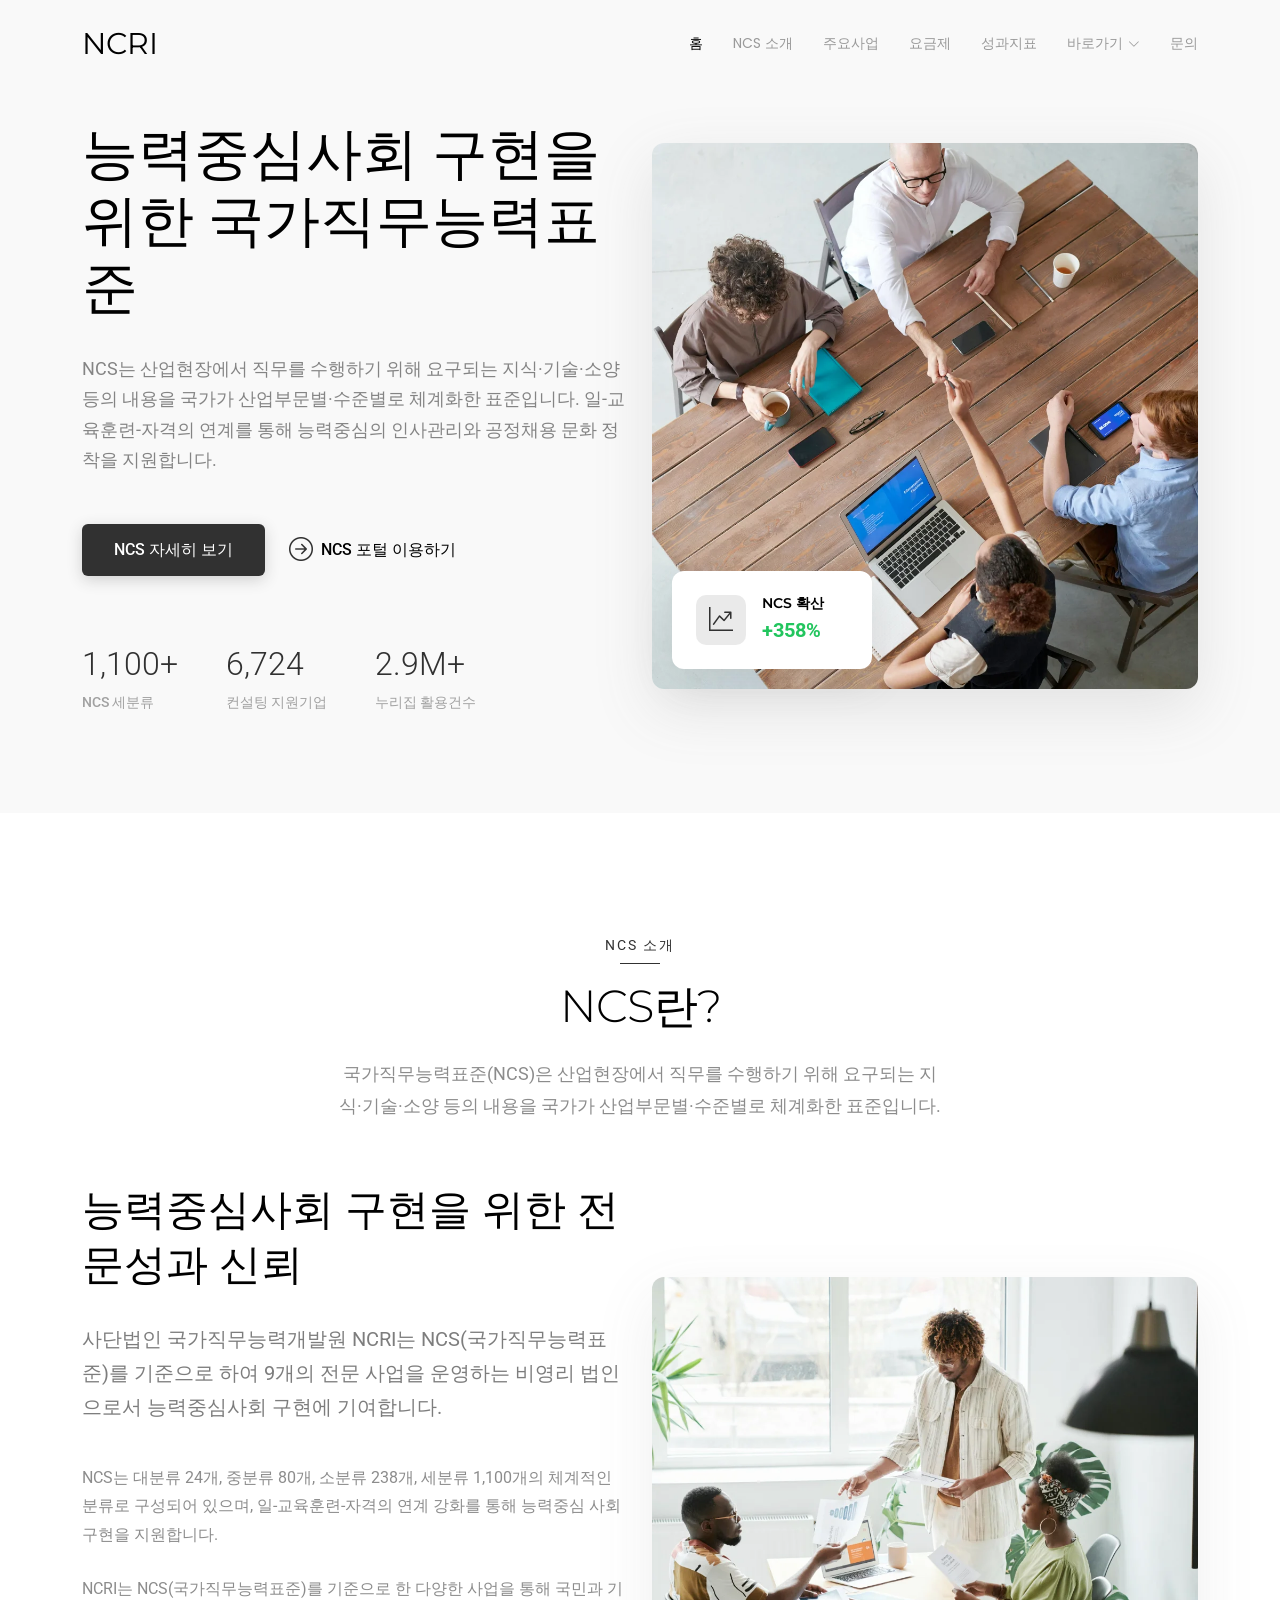
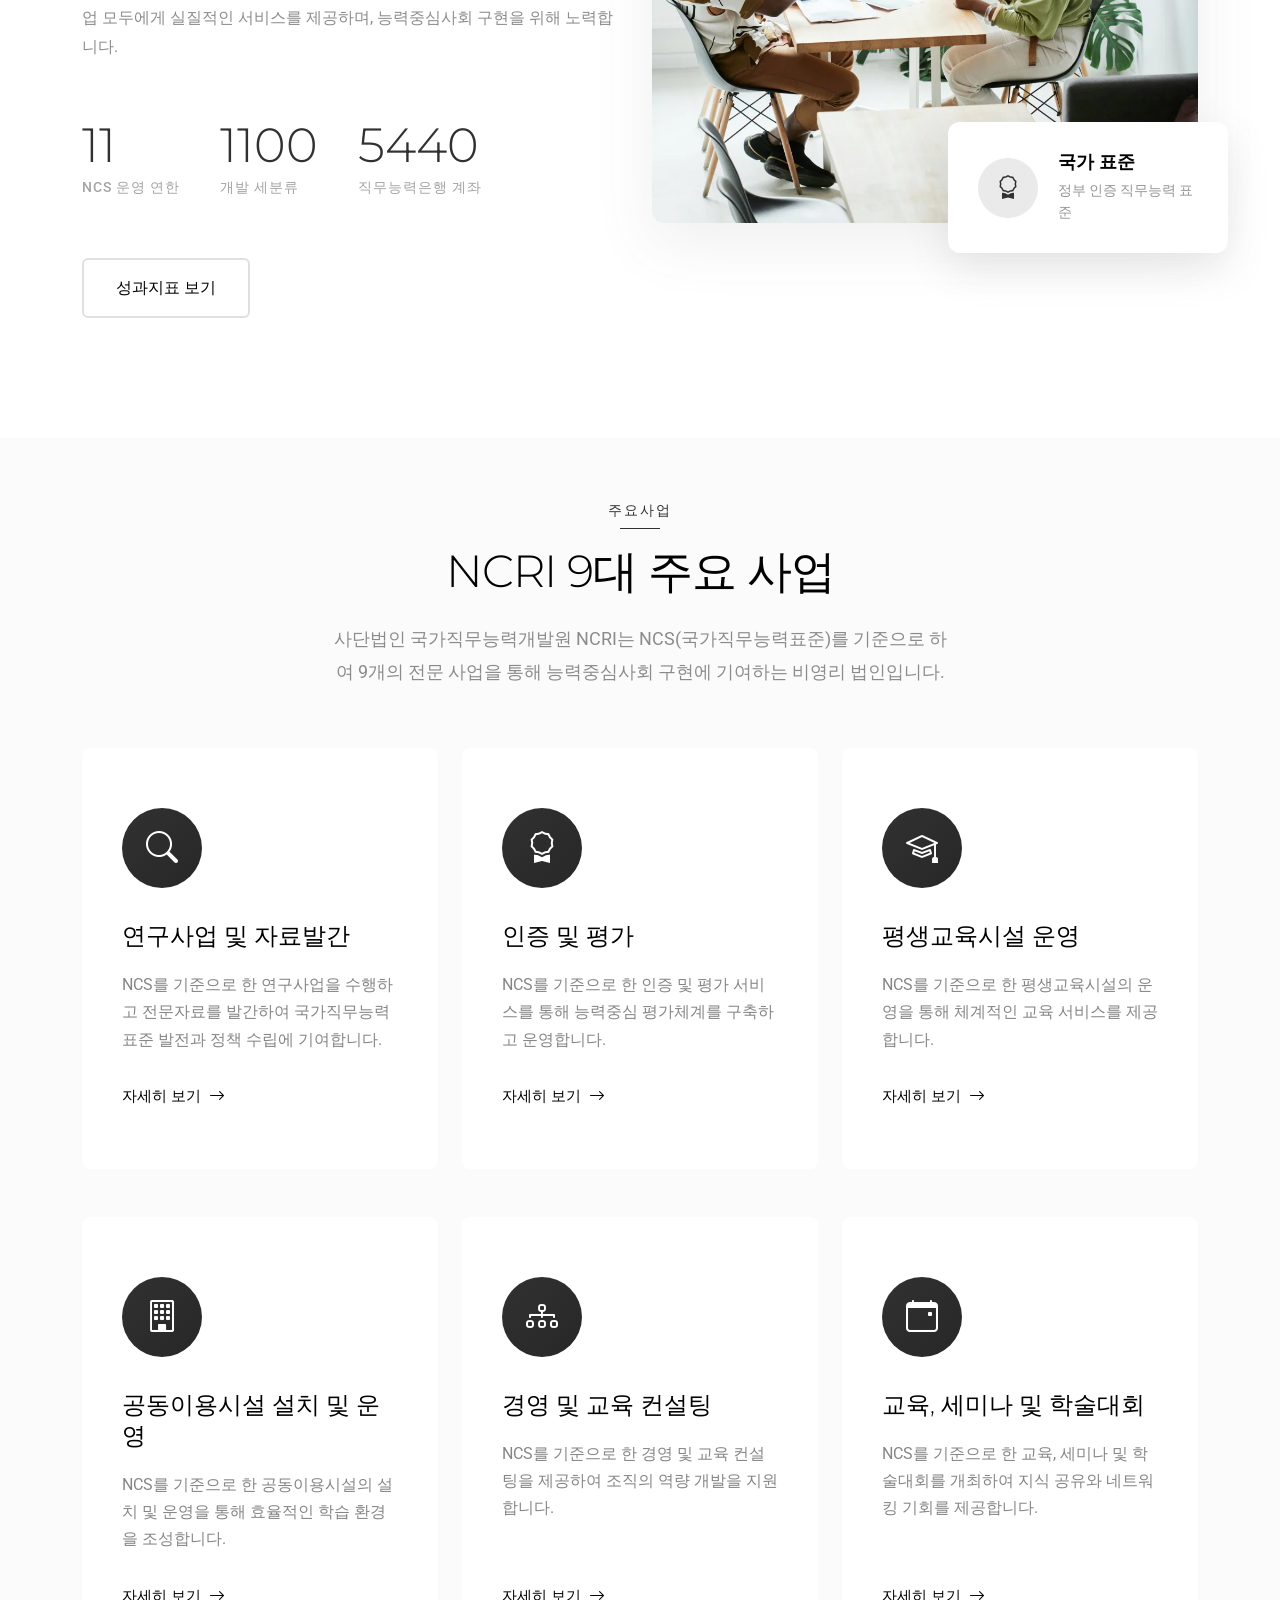
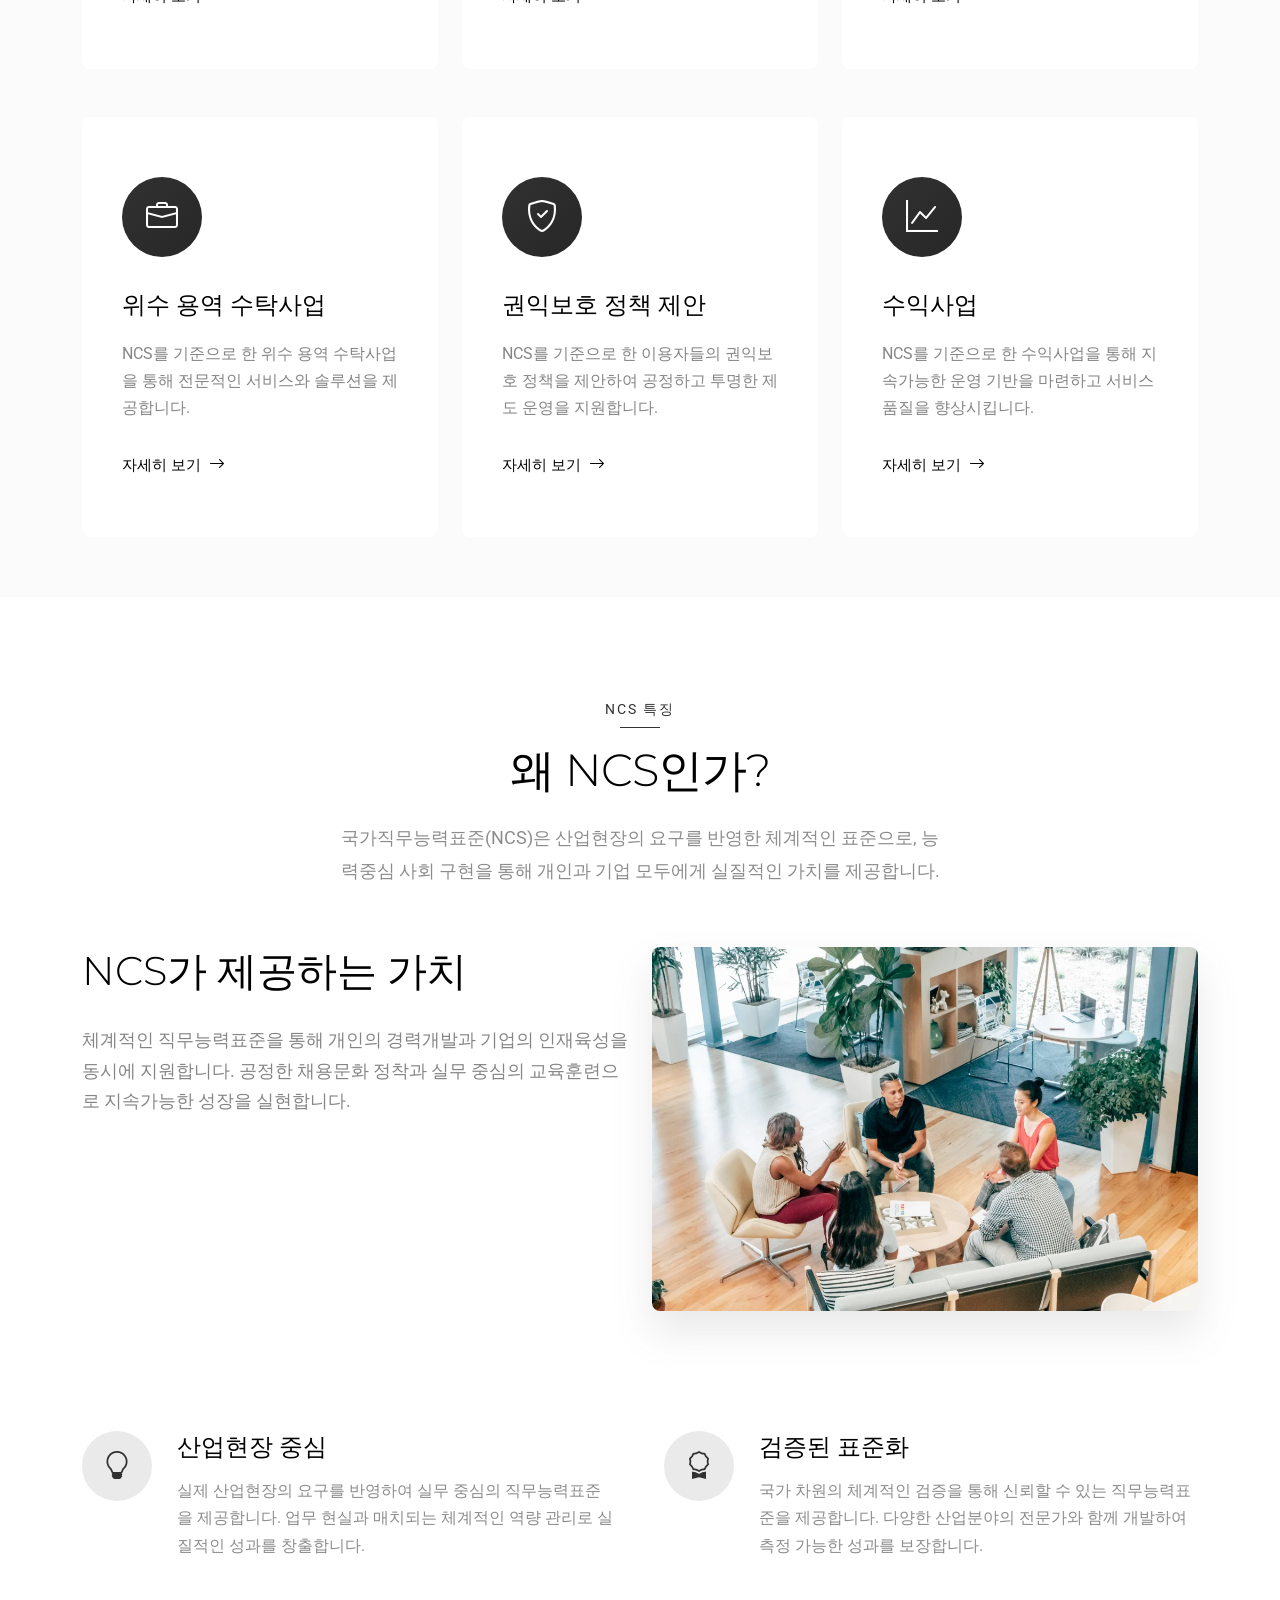
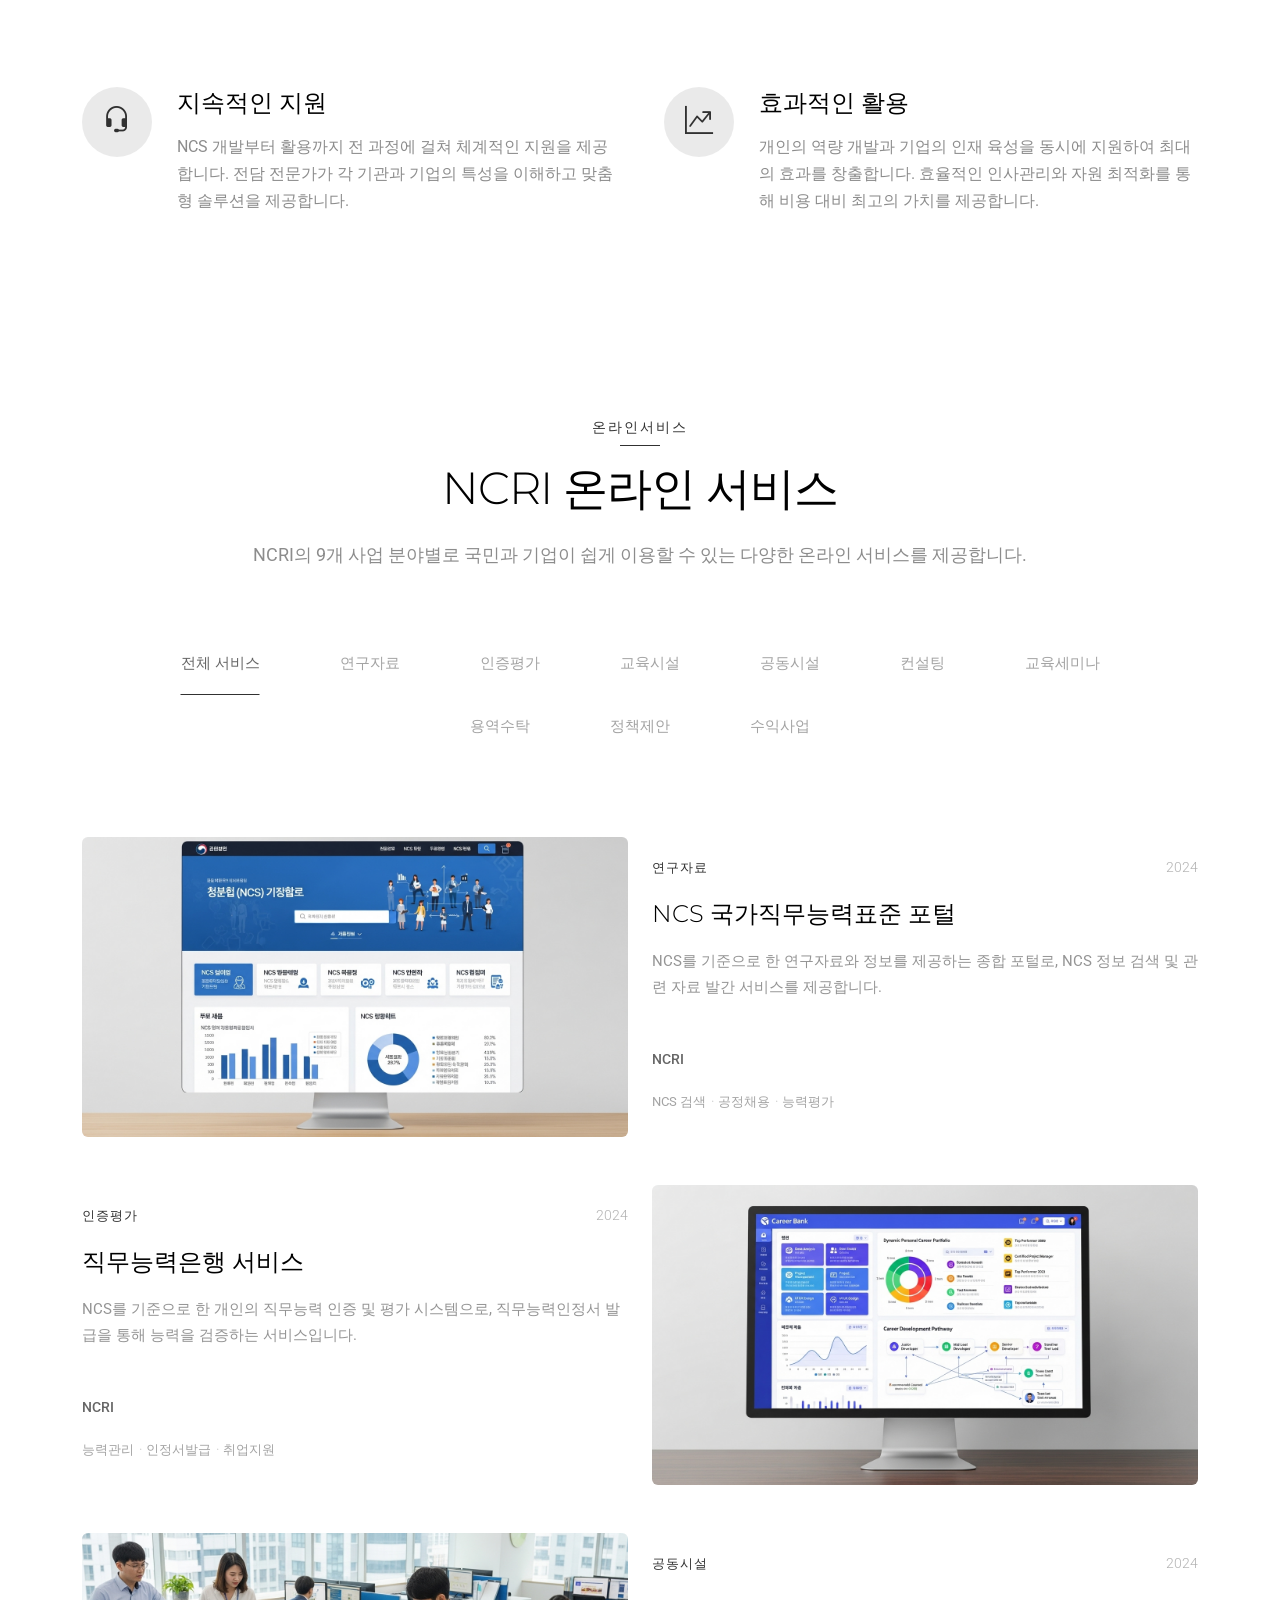
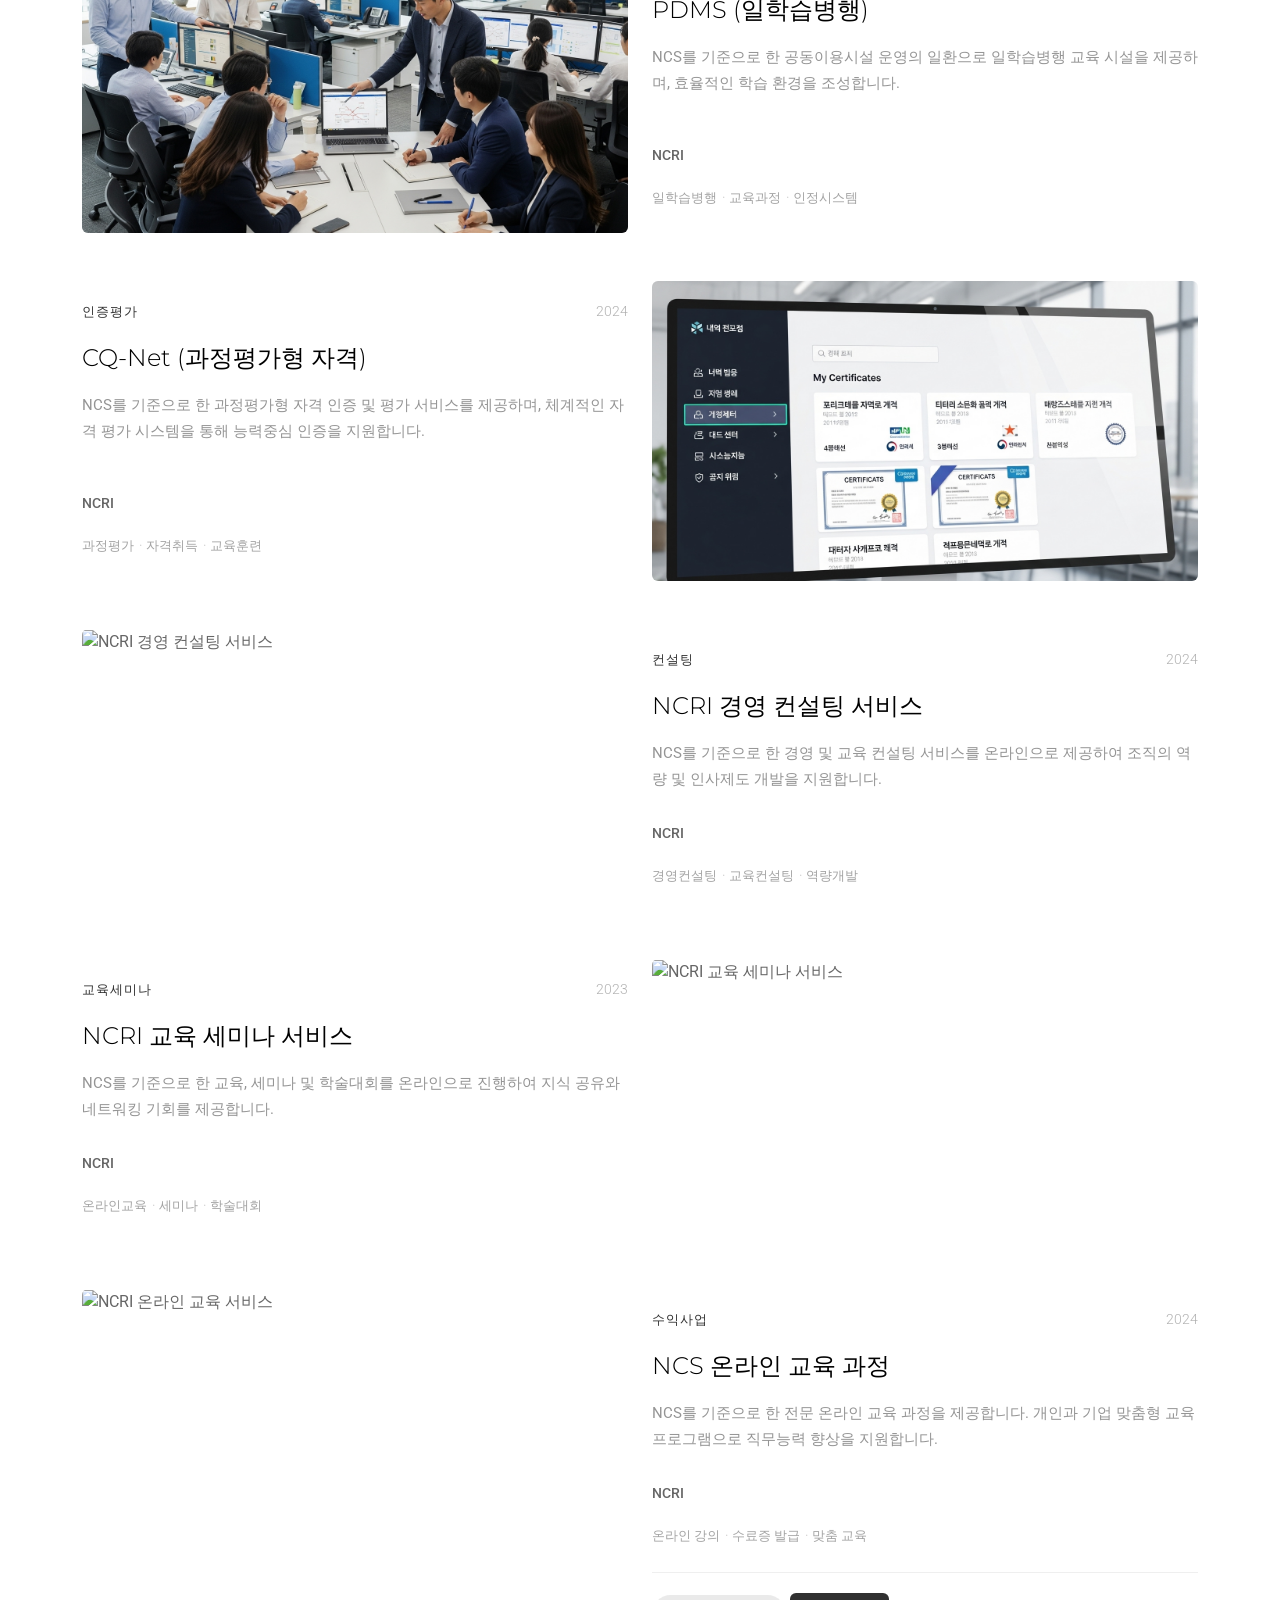
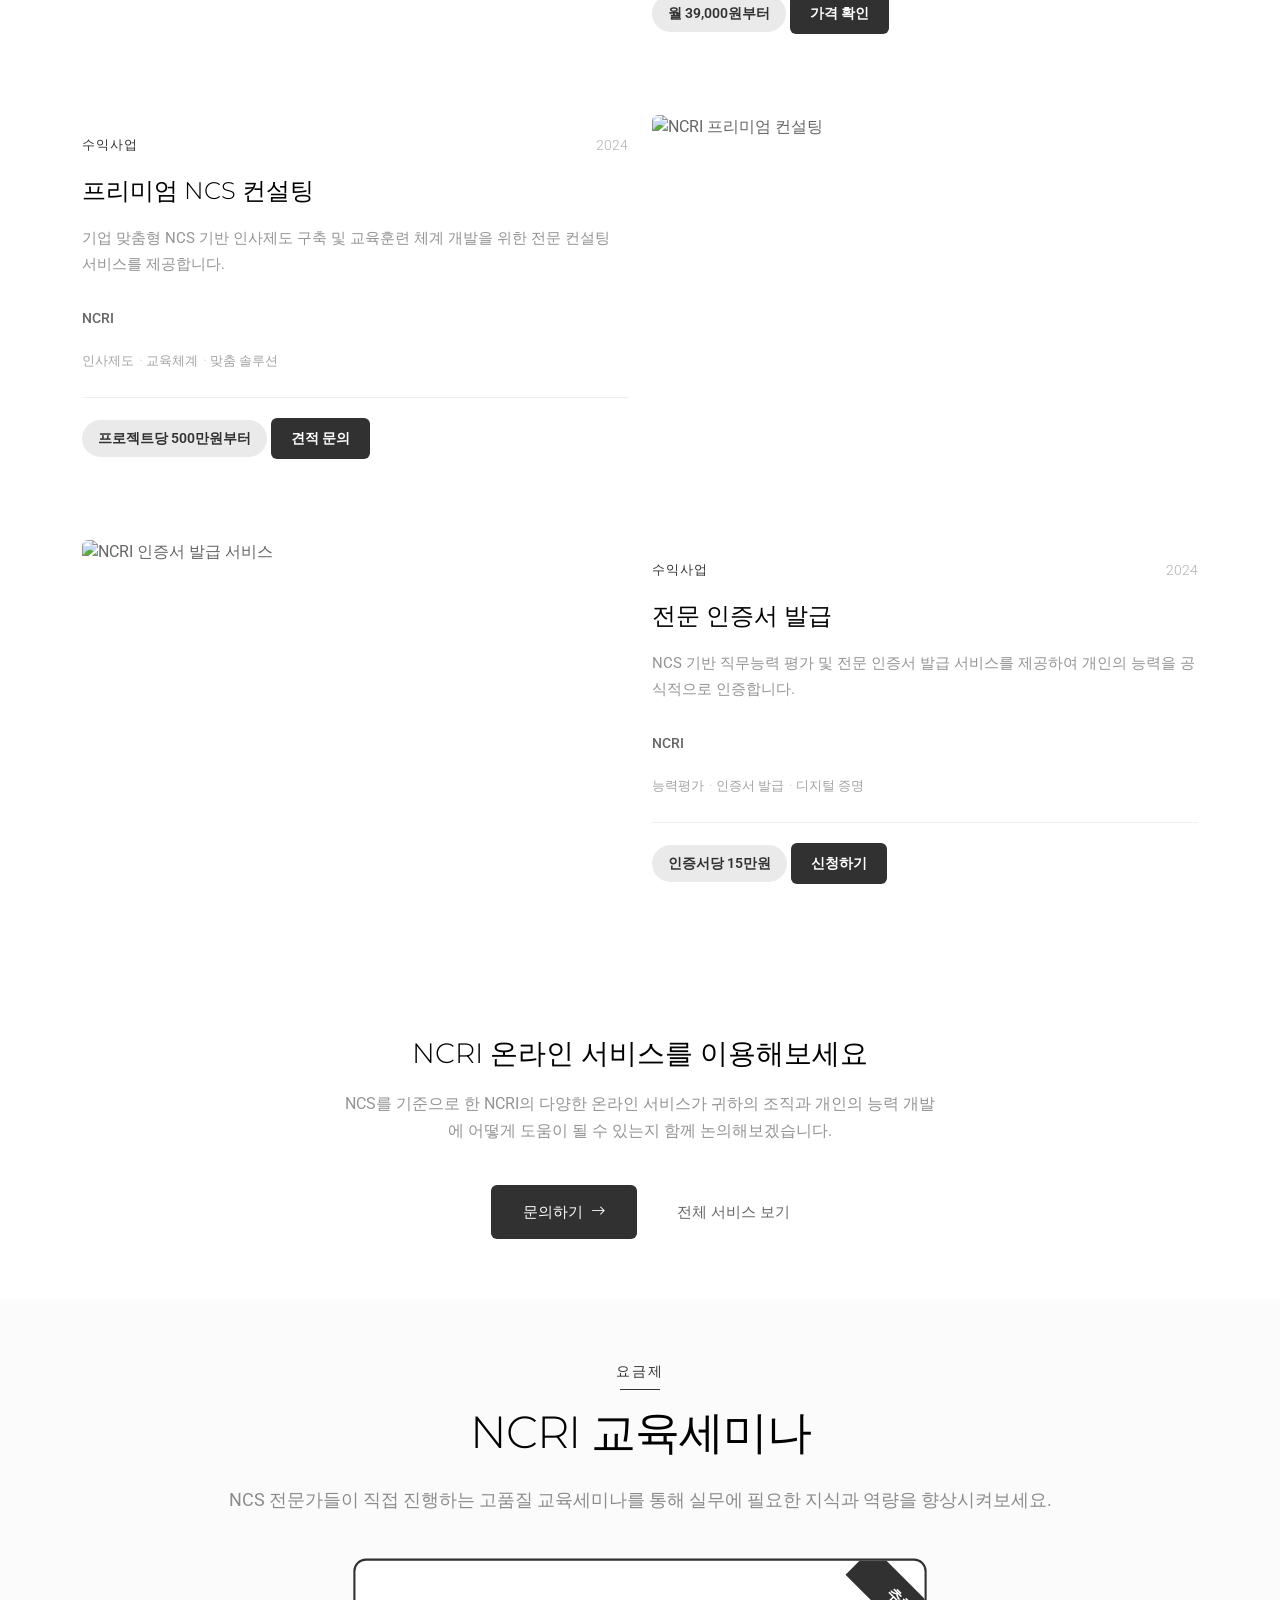
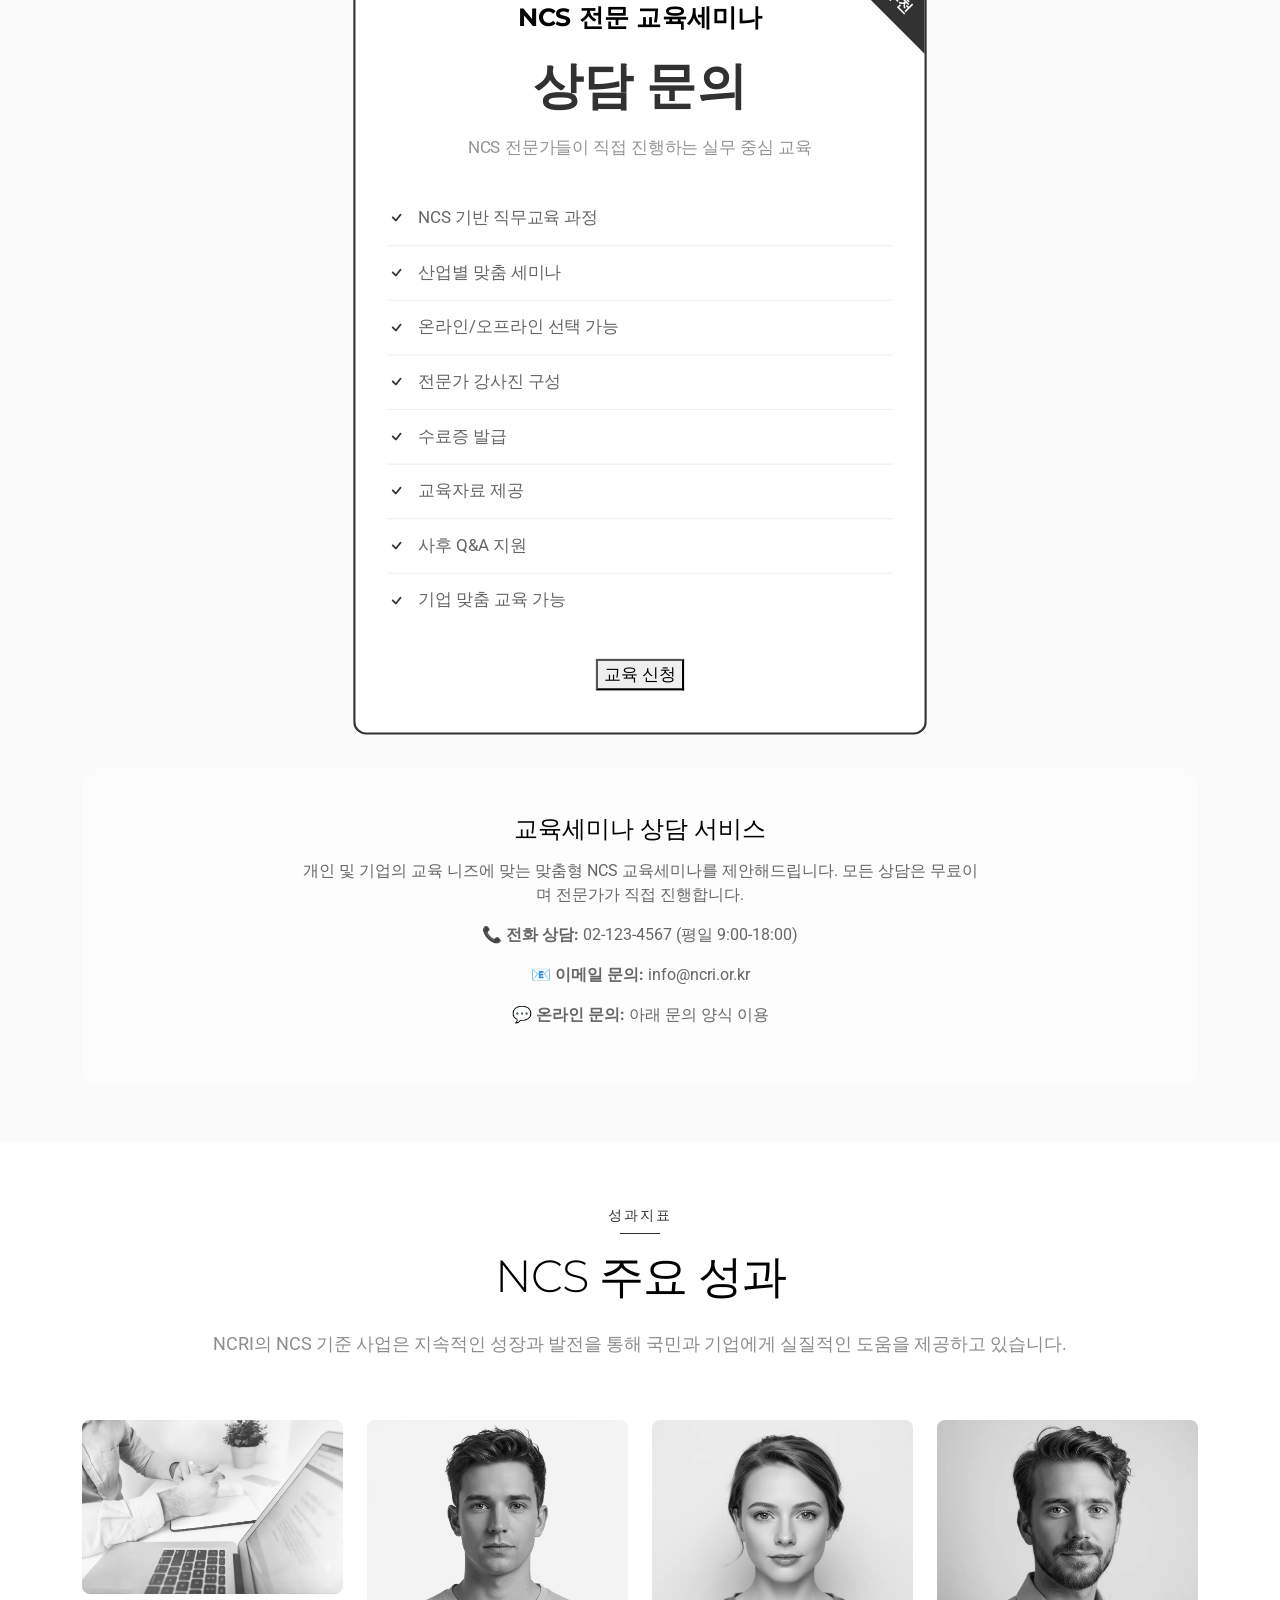
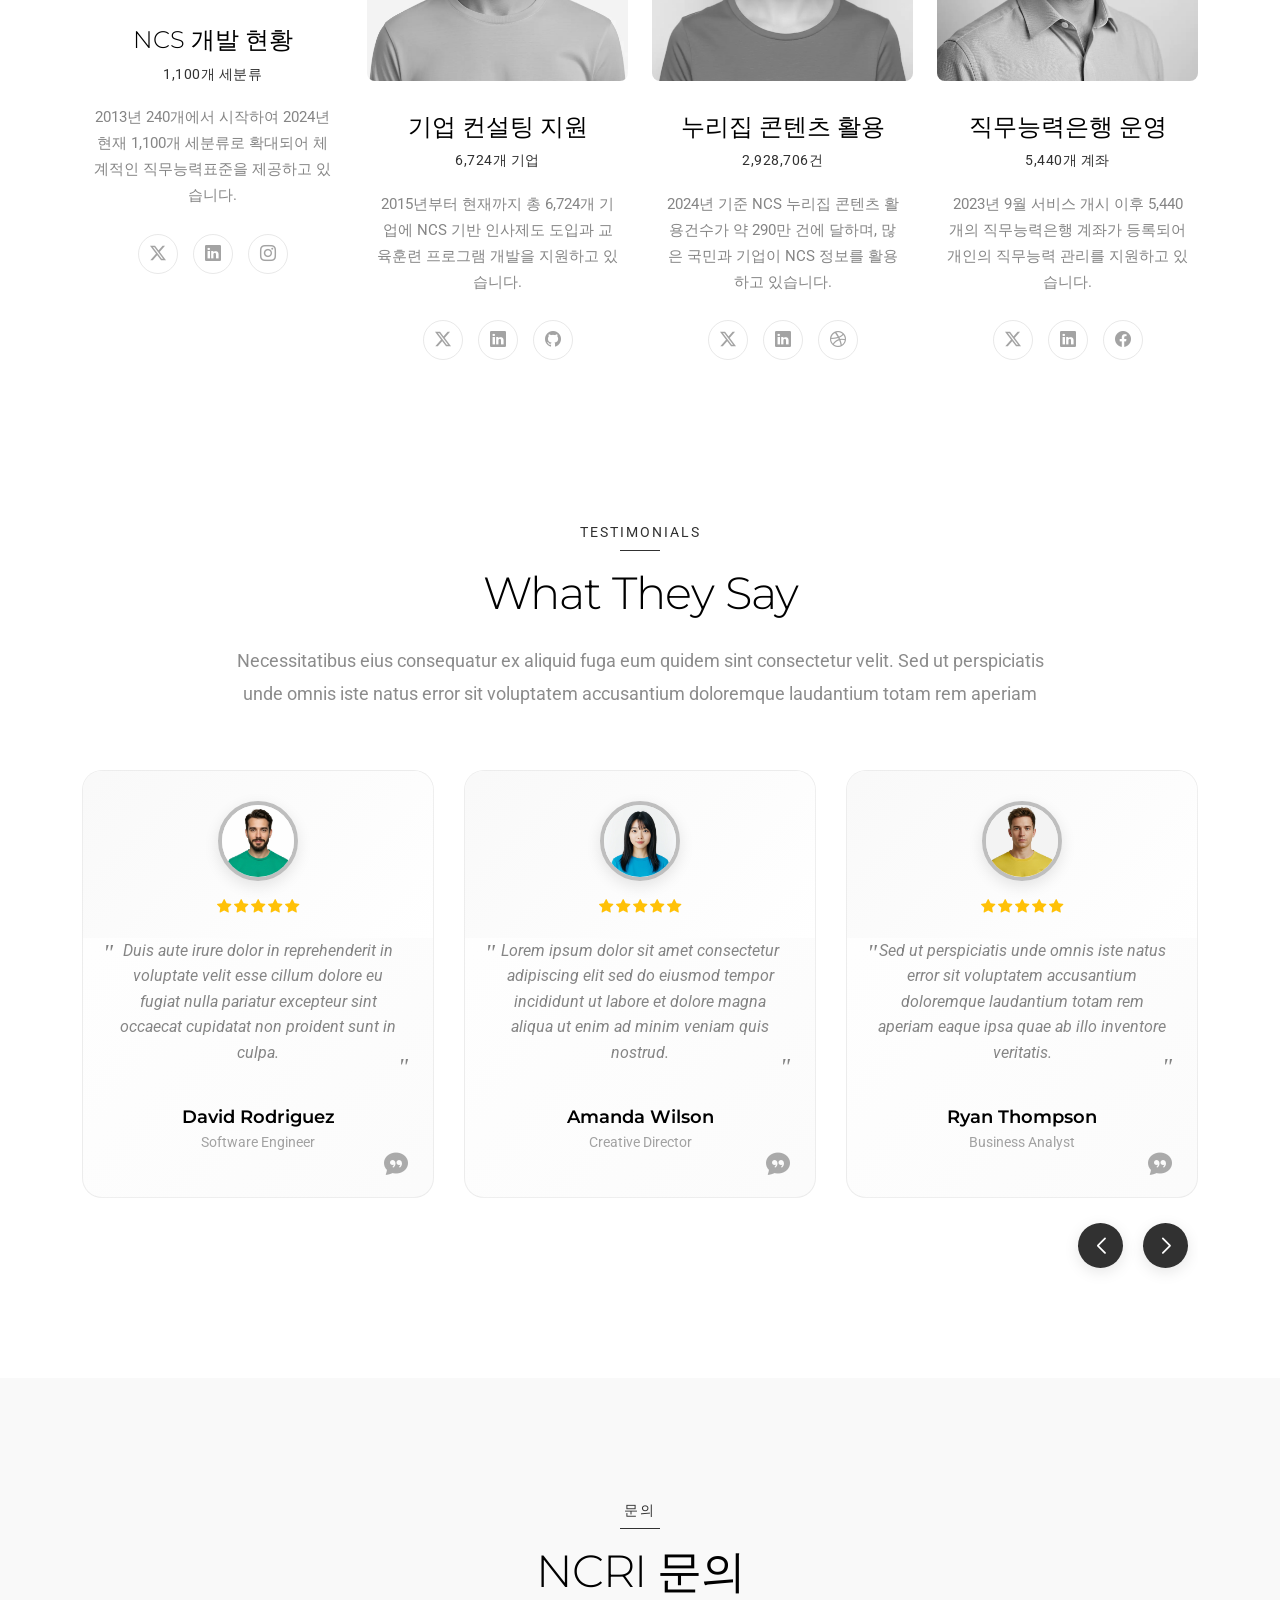
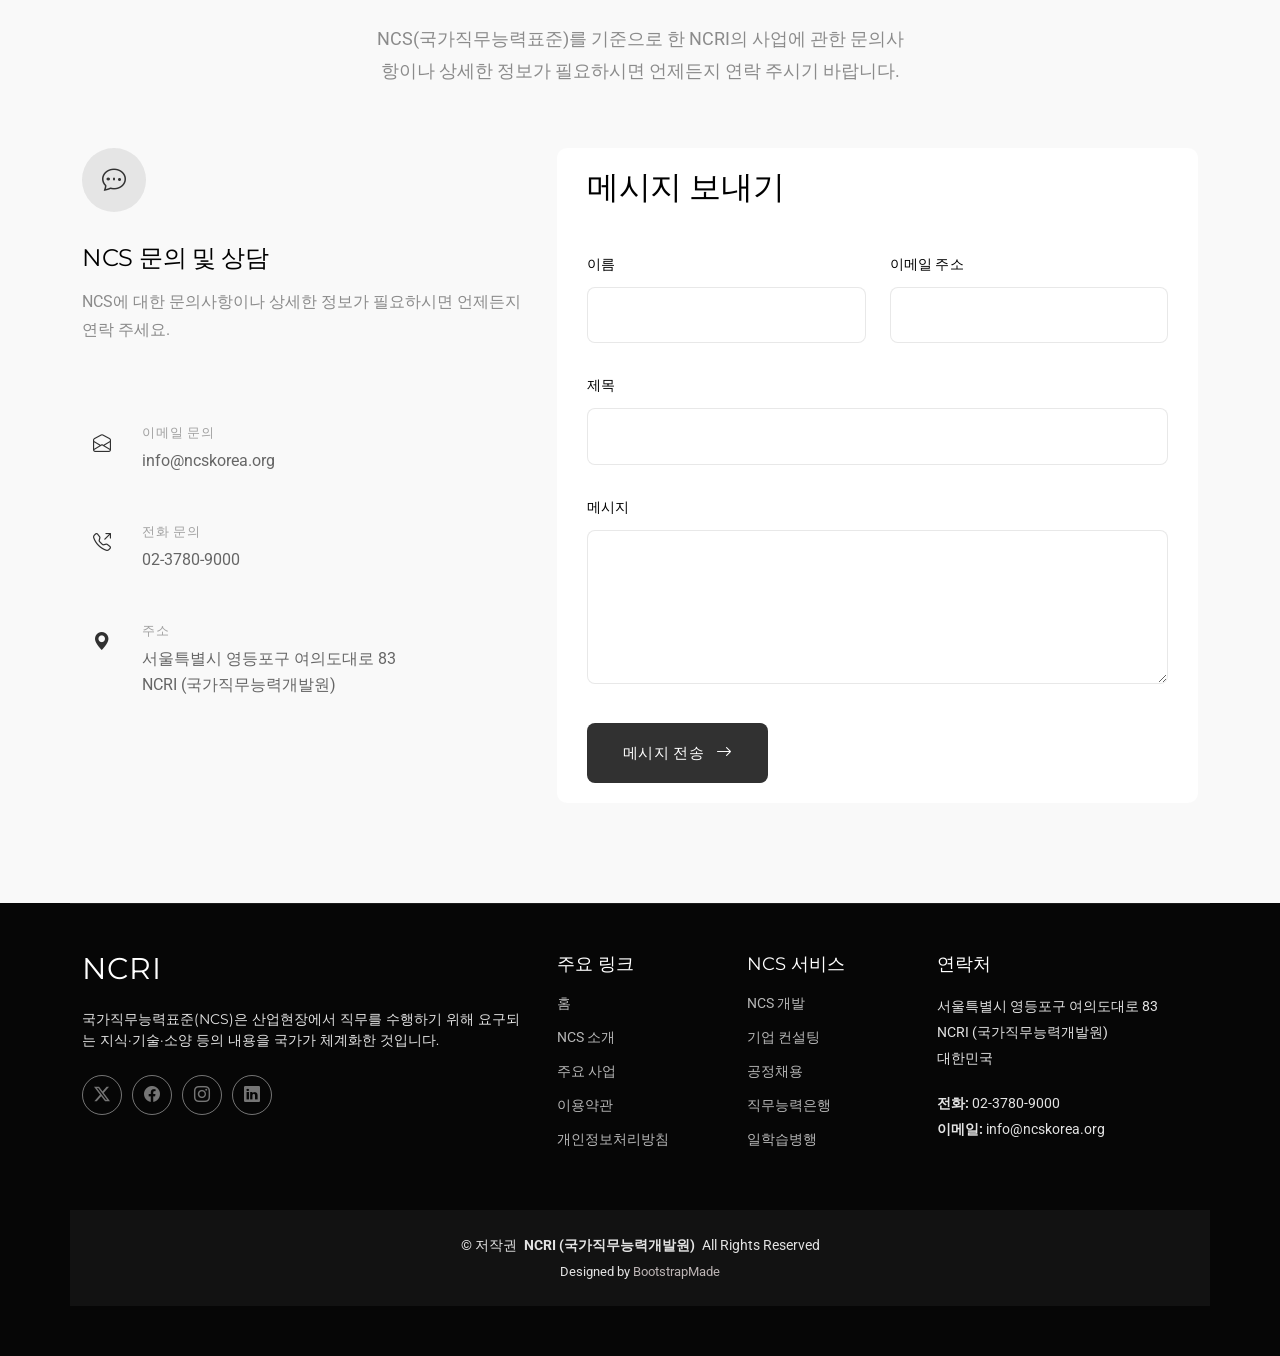
==== commit 4688f16d: "Update website to only offer educational seminars Refactors main.js and index.html to remove all ser" ====
--- a/index.html
+++ b/index.html
@@ -843,163 +843,39 @@
       <!-- Section Title -->
       <div class="container section-title" data-aos="fade-up">
         <span class="subtitle">요금제</span>
-        <h2>NCRI 수익사업 서비스</h2>
-        <p>NCS를 기준으로 한 NCRI의 전문 서비스를 합리적인 가격으로 이용하세요. 개인과 기업 모두를 위한 다양한 요금제를 제공합니다.</p>
+        <h2>NCRI 교육세미나</h2>
+        <p>NCS 전문가들이 직접 진행하는 고품질 교육세미나를 통해 실무에 필요한 지식과 역량을 향상시켜보세요.</p>
       </div><!-- End Section Title -->
 
       <div class="container" data-aos="fade-up" data-aos-delay="100">
 
-        <div class="row gy-4">
-
-          <!-- 온라인 교육 요금제 -->
-          <div class="col-lg-4 col-md-6" data-aos="fade-up" data-aos-delay="200">
-            <div class="pricing-card">
+        <div class="row justify-content-center">
+
+          <!-- NCS 교육세미나 -->
+          <div class="col-lg-6 col-md-8" data-aos="fade-up" data-aos-delay="200">
+            <div class="pricing-card featured">
+              <div class="featured-badge">추천</div>
               <div class="pricing-header">
-                <h3>온라인 교육 과정</h3>
+                <h3>NCS 전문 교육세미나</h3>
                 <div class="price">
-                  <span class="amount">문의</span>
-                </div>
-                <p class="description">NCS 기반 전문 온라인 교육</p>
+                  <span class="amount">상담 문의</span>
+                </div>
+                <p class="description">NCS 전문가들이 직접 진행하는 실무 중심 교육</p>
               </div>
               <div class="pricing-features">
                 <ul>
-                  <li><i class="bi bi-check"></i> 월 4회 라이브 강의</li>
-                  <li><i class="bi bi-check"></i> 무제한 동영상 시청</li>
-                  <li><i class="bi bi-check"></i> 학습 자료 다운로드</li>
+                  <li><i class="bi bi-check"></i> NCS 기반 직무교육 과정</li>
+                  <li><i class="bi bi-check"></i> 산업별 맞춤 세미나</li>
+                  <li><i class="bi bi-check"></i> 온라인/오프라인 선택 가능</li>
+                  <li><i class="bi bi-check"></i> 전문가 강사진 구성</li>
                   <li><i class="bi bi-check"></i> 수료증 발급</li>
-                  <li><i class="bi bi-check"></i> 1:1 질의응답</li>
+                  <li><i class="bi bi-check"></i> 교육자료 제공</li>
+                  <li><i class="bi bi-check"></i> 사후 Q&A 지원</li>
+                  <li><i class="bi bi-check"></i> 기업 맞춤 교육 가능</li>
                 </ul>
               </div>
               <div class="pricing-footer">
-                <button class="btn-primary" onclick="requestConsultation('education')">상담 신청</button>
-              </div>
-            </div>
-          </div>
-
-          <!-- 프리미엄 컨설팅 요금제 -->
-          <div class="col-lg-4 col-md-6" data-aos="fade-up" data-aos-delay="300">
-            <div class="pricing-card featured">
-              <div class="featured-badge">인기</div>
-              <div class="pricing-header">
-                <h3>프리미엄 컨설팅</h3>
-                <div class="price">
-                  <span class="amount">견적 협의</span>
-                </div>
-                <p class="description">기업 맞춤형 NCS 컨설팅</p>
-              </div>
-              <div class="pricing-features">
-                <ul>
-                  <li><i class="bi bi-check"></i> 현황 진단 및 분석</li>
-                  <li><i class="bi bi-check"></i> 맞춤형 솔루션 설계</li>
-                  <li><i class="bi bi-check"></i> 인사제도 구축 지원</li>
-                  <li><i class="bi bi-check"></i> 교육훈련 체계 개발</li>
-                  <li><i class="bi bi-check"></i> 6개월 A/S 지원</li>
-                </ul>
-              </div>
-              <div class="pricing-footer">
-                <button class="btn-primary" onclick="requestConsultation('consulting')">견적 문의하기</button>
-              </div>
-            </div>
-          </div>
-
-          <!-- 인증서 발급 요금제 -->
-          <div class="col-lg-4 col-md-6" data-aos="fade-up" data-aos-delay="400">
-            <div class="pricing-card">
-              <div class="pricing-header">
-                <h3>전문 인증서 발급</h3>
-                <div class="price">
-                  <span class="amount">상담 후 결정</span>
-                </div>
-                <p class="description">NCS 기반 직무능력 인증</p>
-              </div>
-              <div class="pricing-features">
-                <ul>
-                  <li><i class="bi bi-check"></i> 온라인 능력 평가</li>
-                  <li><i class="bi bi-check"></i> 전문가 검토</li>
-                  <li><i class="bi bi-check"></i> 디지털 인증서</li>
-                  <li><i class="bi bi-check"></i> 인쇄용 증명서</li>
-                  <li><i class="bi bi-check"></i> 3년간 유효</li>
-                </ul>
-              </div>
-              <div class="pricing-footer">
-                <button class="btn-primary" onclick="requestConsultation('certification')">상담 신청</button>
-              </div>
-            </div>
-          </div>
-
-          <!-- 멤버십 요금제 -->
-          <div class="col-lg-4 col-md-6" data-aos="fade-up" data-aos-delay="500">
-            <div class="pricing-card">
-              <div class="pricing-header">
-                <h3>NCRI 프리미엄 멤버십</h3>
-                <div class="price">
-                  <span class="amount">멤버십 문의</span>
-                </div>
-                <p class="description">모든 서비스 무제한 이용</p>
-              </div>
-              <div class="pricing-features">
-                <ul>
-                  <li><i class="bi bi-check"></i> 모든 온라인 교육 무제한</li>
-                  <li><i class="bi bi-check"></i> 월 1회 무료 상담</li>
-                  <li><i class="bi bi-check"></i> 전문 자료 무제한 다운로드</li>
-                  <li><i class="bi bi-check"></i> 세미나 우선 예약</li>
-                  <li><i class="bi bi-check"></i> 인증서 50% 할인</li>
-                </ul>
-              </div>
-              <div class="pricing-footer">
-                <button class="btn-primary" onclick="requestConsultation('membership')">멤버십 문의</button>
-              </div>
-            </div>
-          </div>
-
-          <!-- 기업 패키지 -->
-          <div class="col-lg-4 col-md-6" data-aos="fade-up" data-aos-delay="600">
-            <div class="pricing-card">
-              <div class="pricing-header">
-                <h3>기업 맞춤 패키지</h3>
-                <div class="price">
-                  <span class="currency">₩</span>
-                  <span class="amount">협의</span>
-                  <span class="period"></span>
-                </div>
-                <p class="description">대규모 기업 전용 솔루션</p>
-              </div>
-              <div class="pricing-features">
-                <ul>
-                  <li><i class="bi bi-check"></i> 임직원 교육 프로그램</li>
-                  <li><i class="bi bi-check"></i> 조직 진단 및 분석</li>
-                  <li><i class="bi bi-check"></i> 맞춤형 교육 콘텐츠</li>
-                  <li><i class="bi bi-check"></i> 전담 컨설턴트 배정</li>
-                  <li><i class="bi bi-check"></i> 지속적인 관리 지원</li>
-                </ul>
-              </div>
-              <div class="pricing-footer">
-                <button class="btn-primary" onclick="requestEnterpriseDemo()">데모 요청</button>
-              </div>
-            </div>
-          </div>
-
-          <!-- 연구자료 구독 -->
-          <div class="col-lg-4 col-md-6" data-aos="fade-up" data-aos-delay="700">
-            <div class="pricing-card">
-              <div class="pricing-header">
-                <h3>연구자료 구독</h3>
-                <div class="price">
-                  <span class="amount">구독 문의</span>
-                </div>
-                <p class="description">최신 NCS 연구자료 제공</p>
-              </div>
-              <div class="pricing-features">
-                <ul>
-                  <li><i class="bi bi-check"></i> 월간 연구 보고서</li>
-                  <li><i class="bi bi-check"></i> 산업별 분석 자료</li>
-                  <li><i class="bi bi-check"></i> 정책 동향 분석</li>
-                  <li><i class="bi bi-check"></i> 해외 사례 연구</li>
-                  <li><i class="bi bi-check"></i> 전문가 인사이트</li>
-                </ul>
-              </div>
-              <div class="pricing-footer">
-                <button class="btn-primary" onclick="requestConsultation('research')">구독 문의</button>
+                <button class="btn-primary" onclick="requestConsultation('seminar')">교육 신청</button>
               </div>
             </div>
           </div>
@@ -1010,8 +886,8 @@
         <div class="payment-info" data-aos="fade-up" data-aos-delay="800">
           <div class="row">
             <div class="col-lg-8 mx-auto text-center">
-              <h4>전문 상담 서비스</h4>
-              <p>각 서비스별 전문 상담을 통해 고객님께 최적의 솔루션을 제공합니다. 모든 상담은 무료이며 개별 맞춤형으로 진행됩니다.</p>
+              <h4>교육세미나 상담 서비스</h4>
+              <p>개인 및 기업의 교육 니즈에 맞는 맞춤형 NCS 교육세미나를 제안해드립니다. 모든 상담은 무료이며 전문가가 직접 진행합니다.</p>
               <div class="consultation-info">
                 <p><strong>📞 전화 상담:</strong> 02-123-4567 (평일 9:00-18:00)</p>
                 <p><strong>📧 이메일 문의:</strong> info@ncri.or.kr</p>
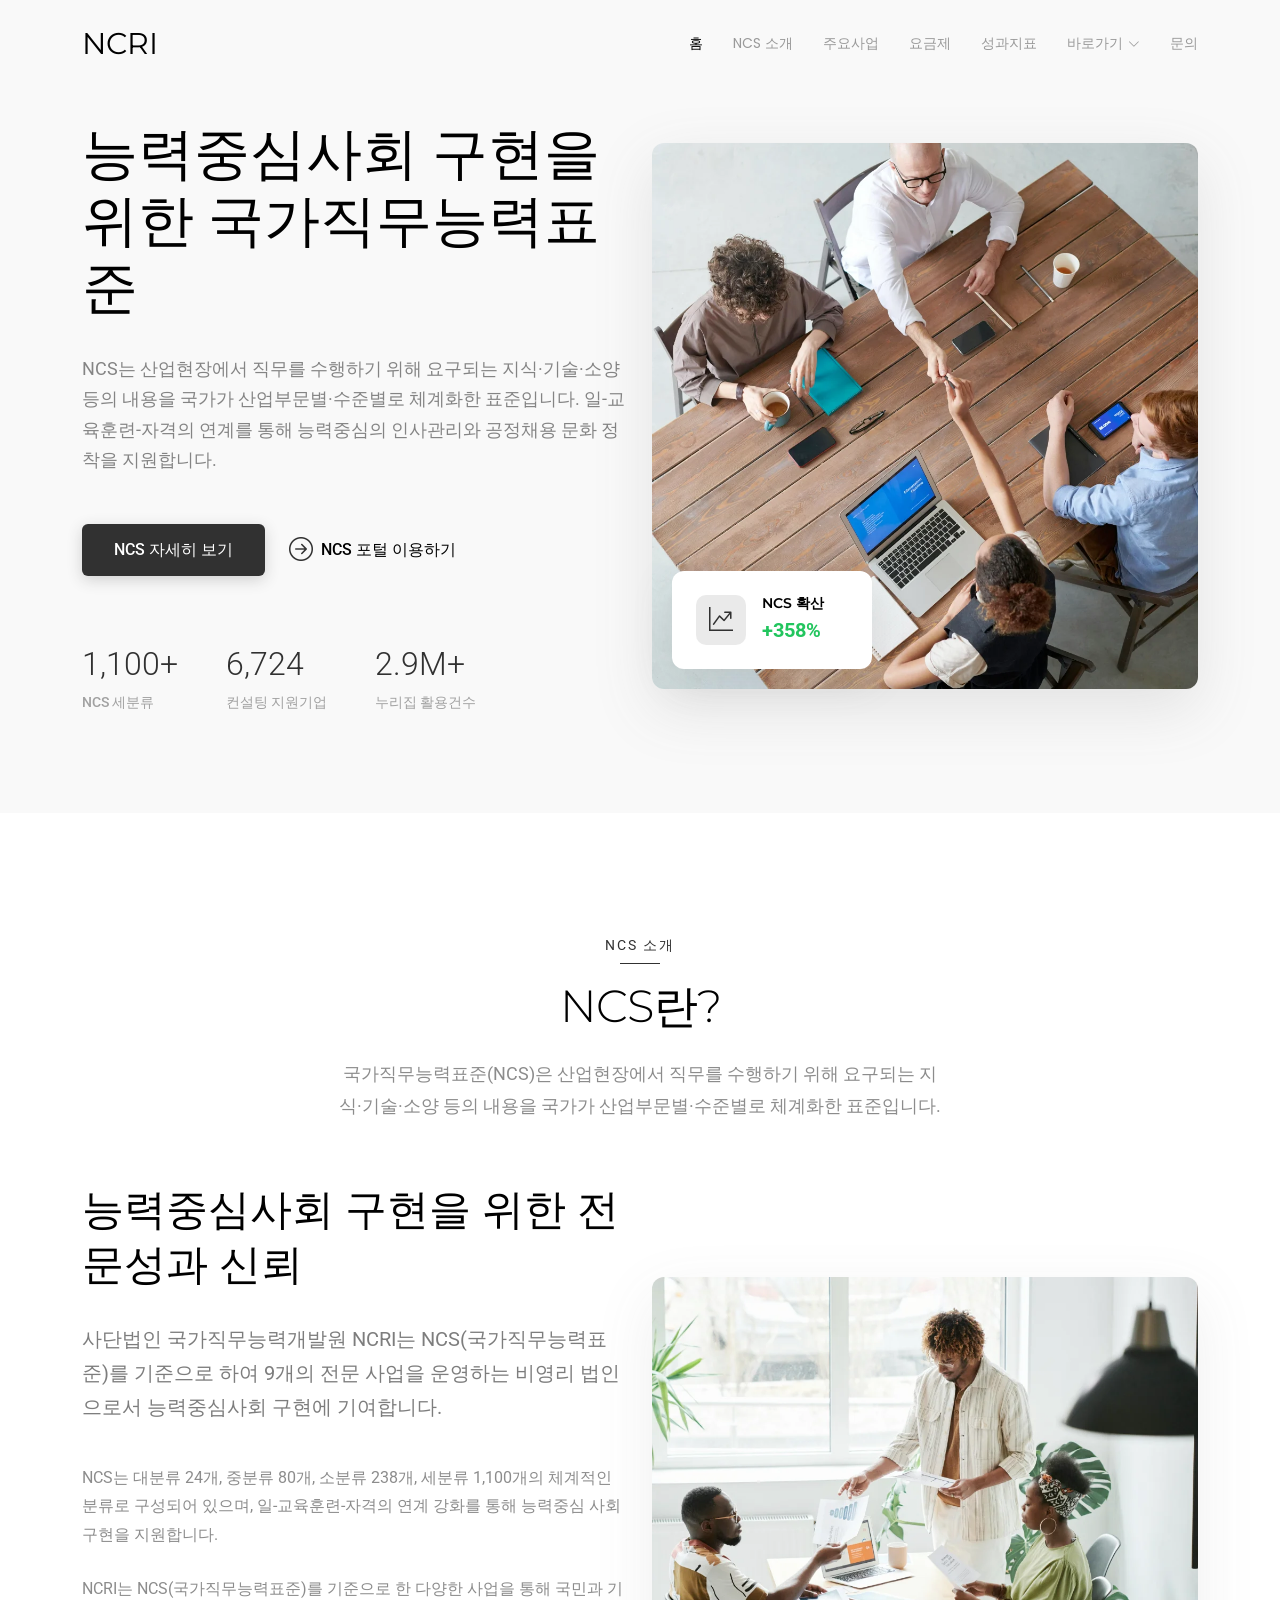
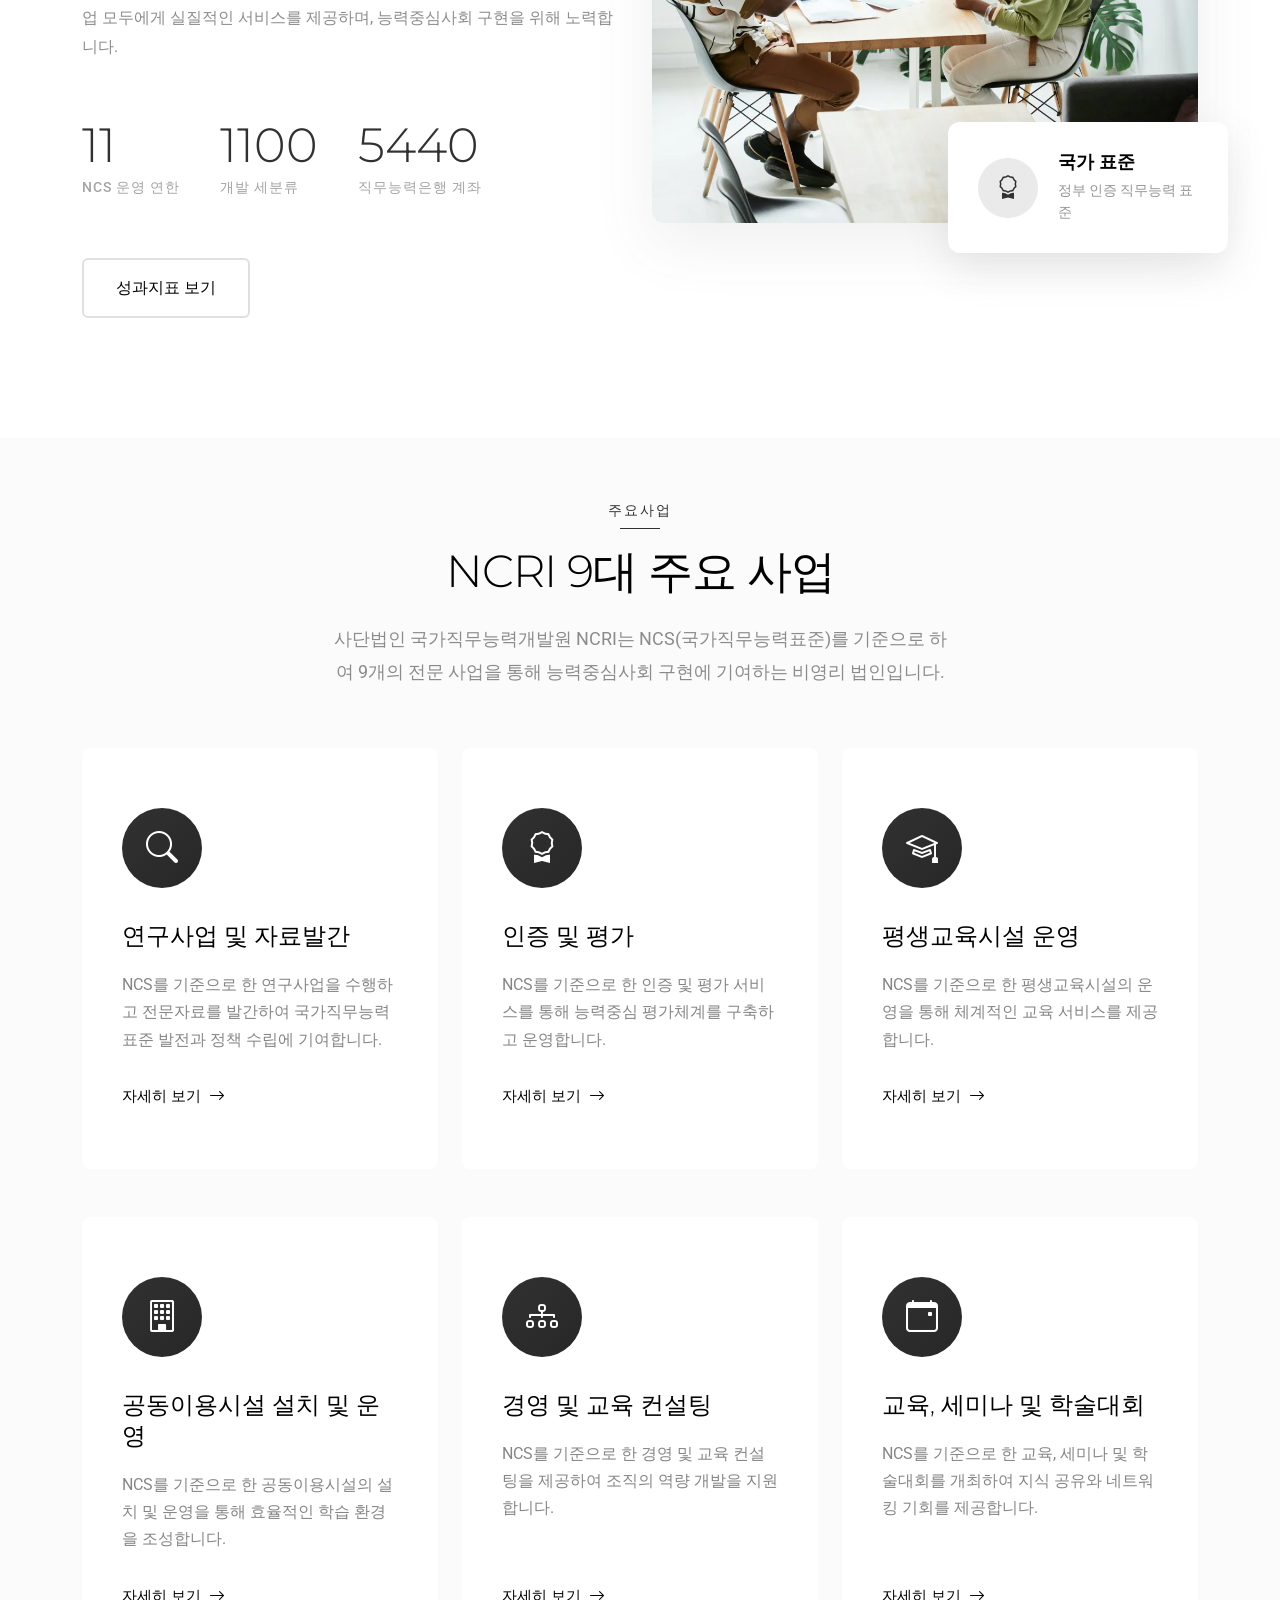
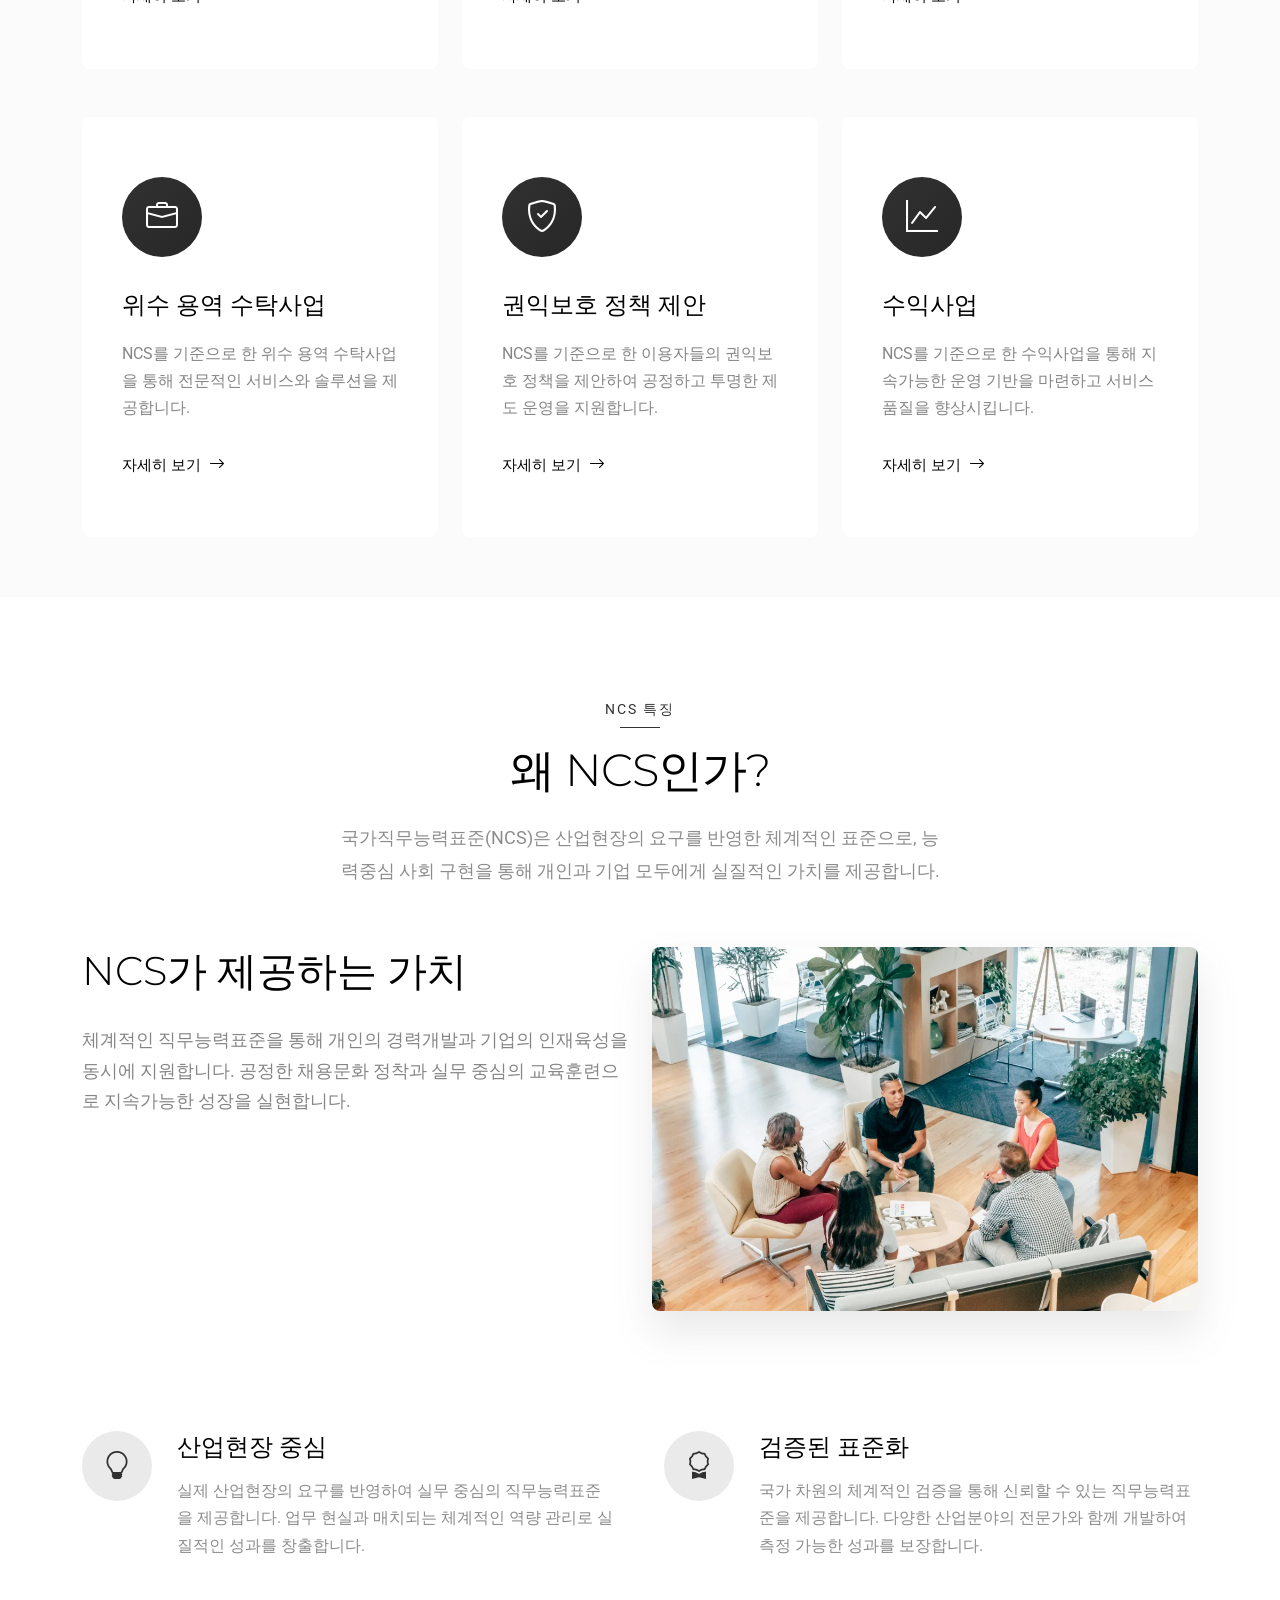
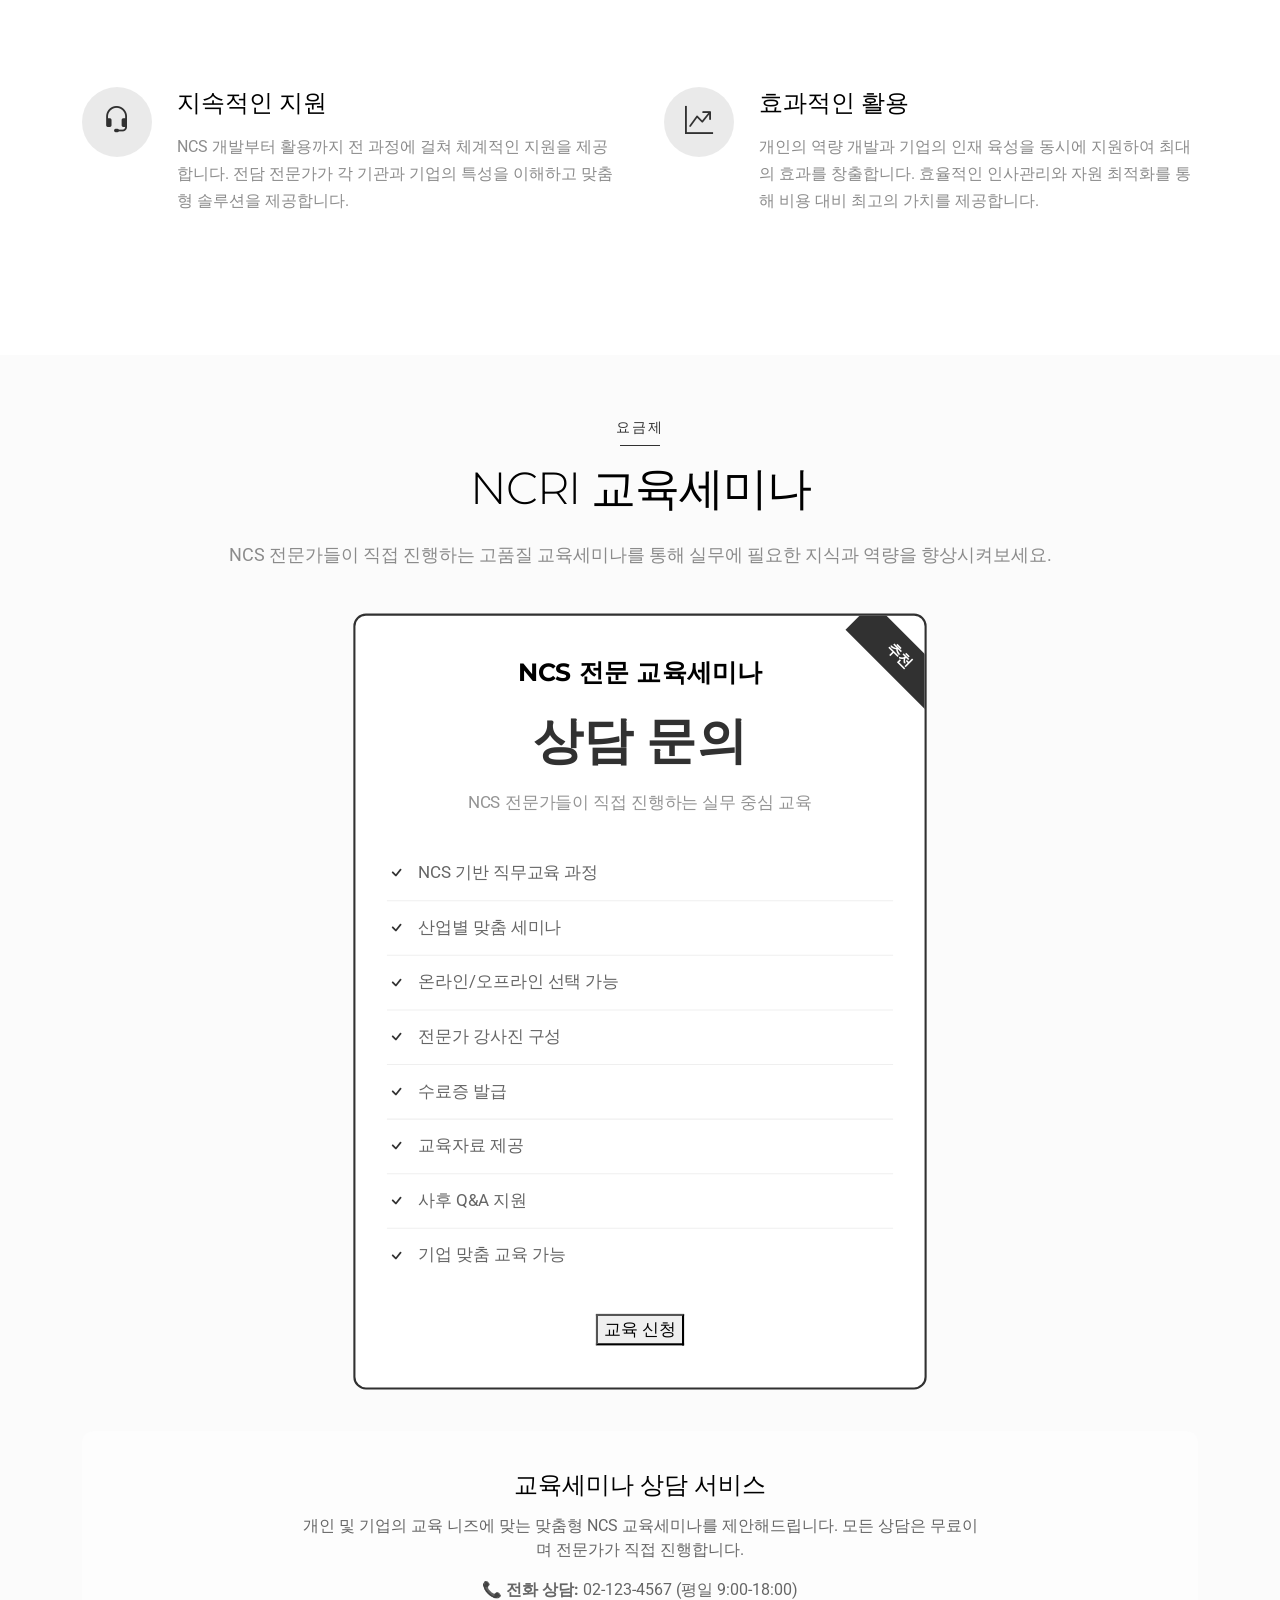
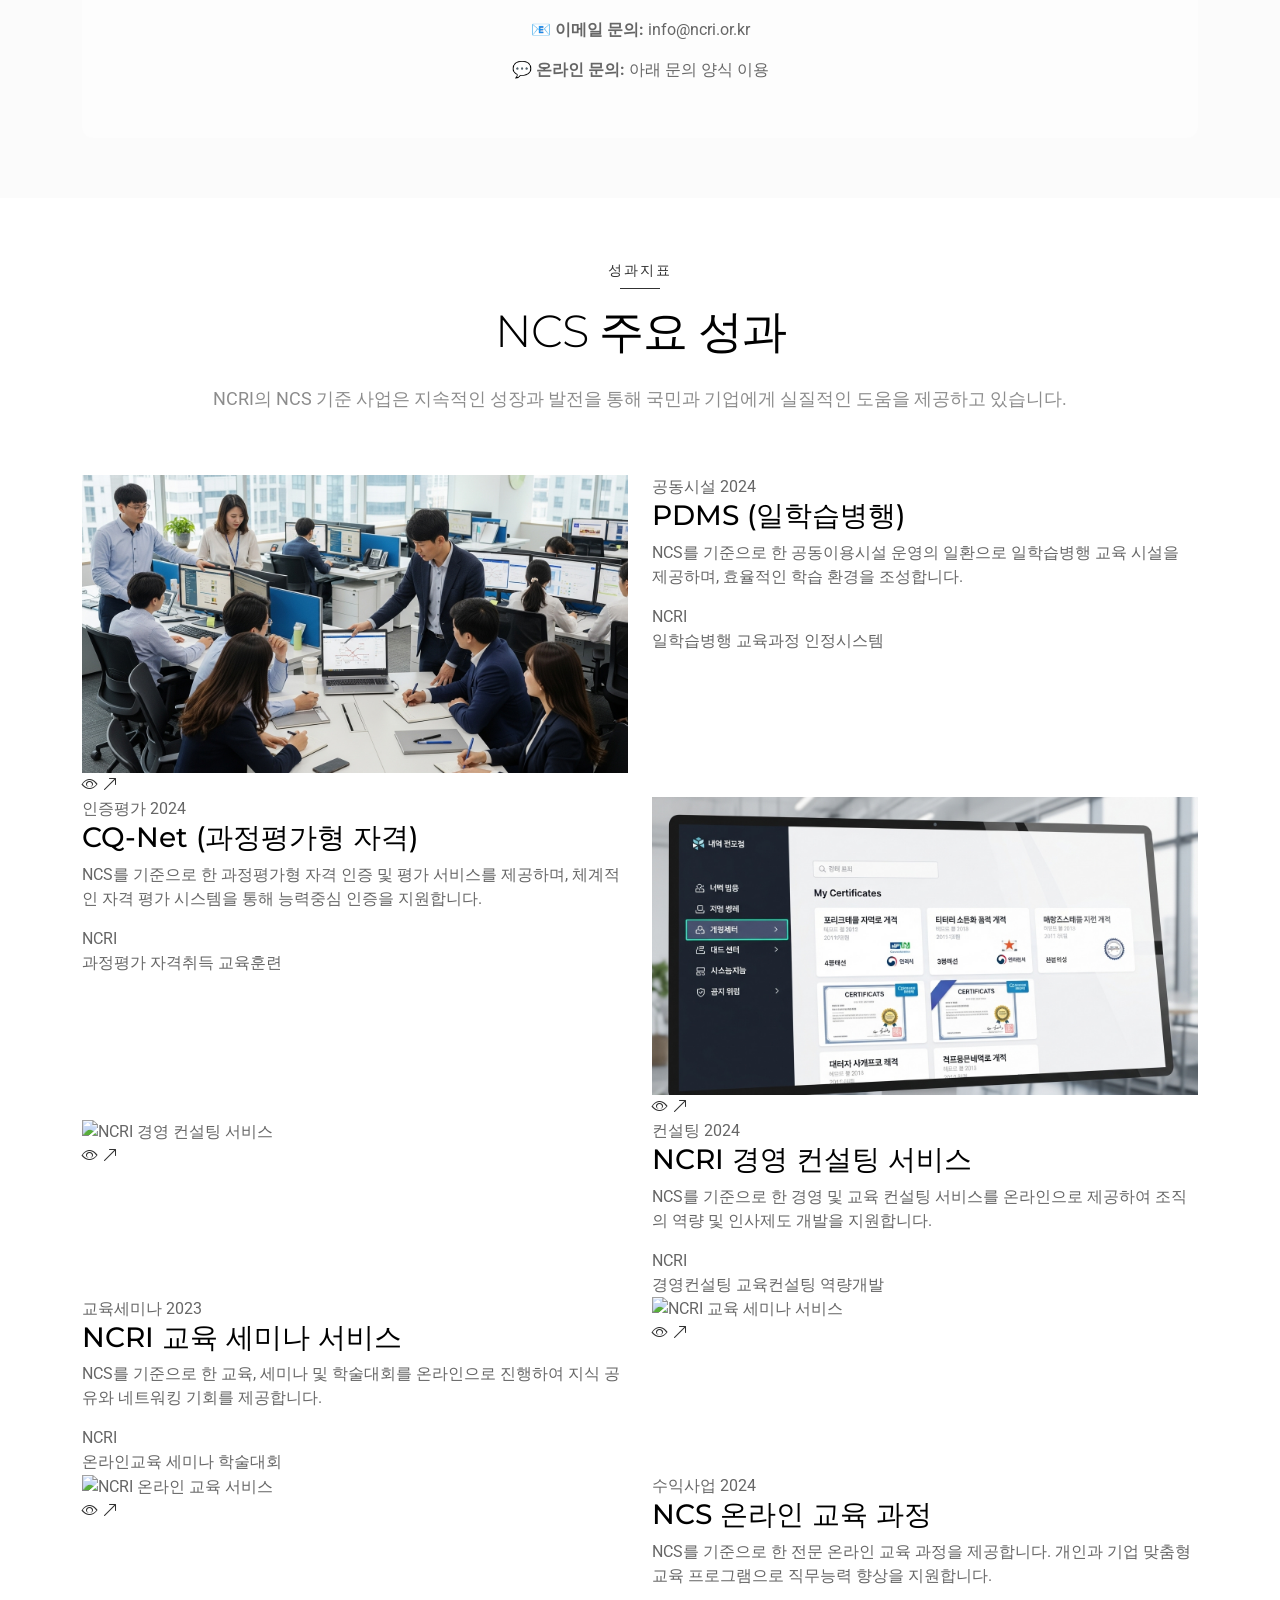
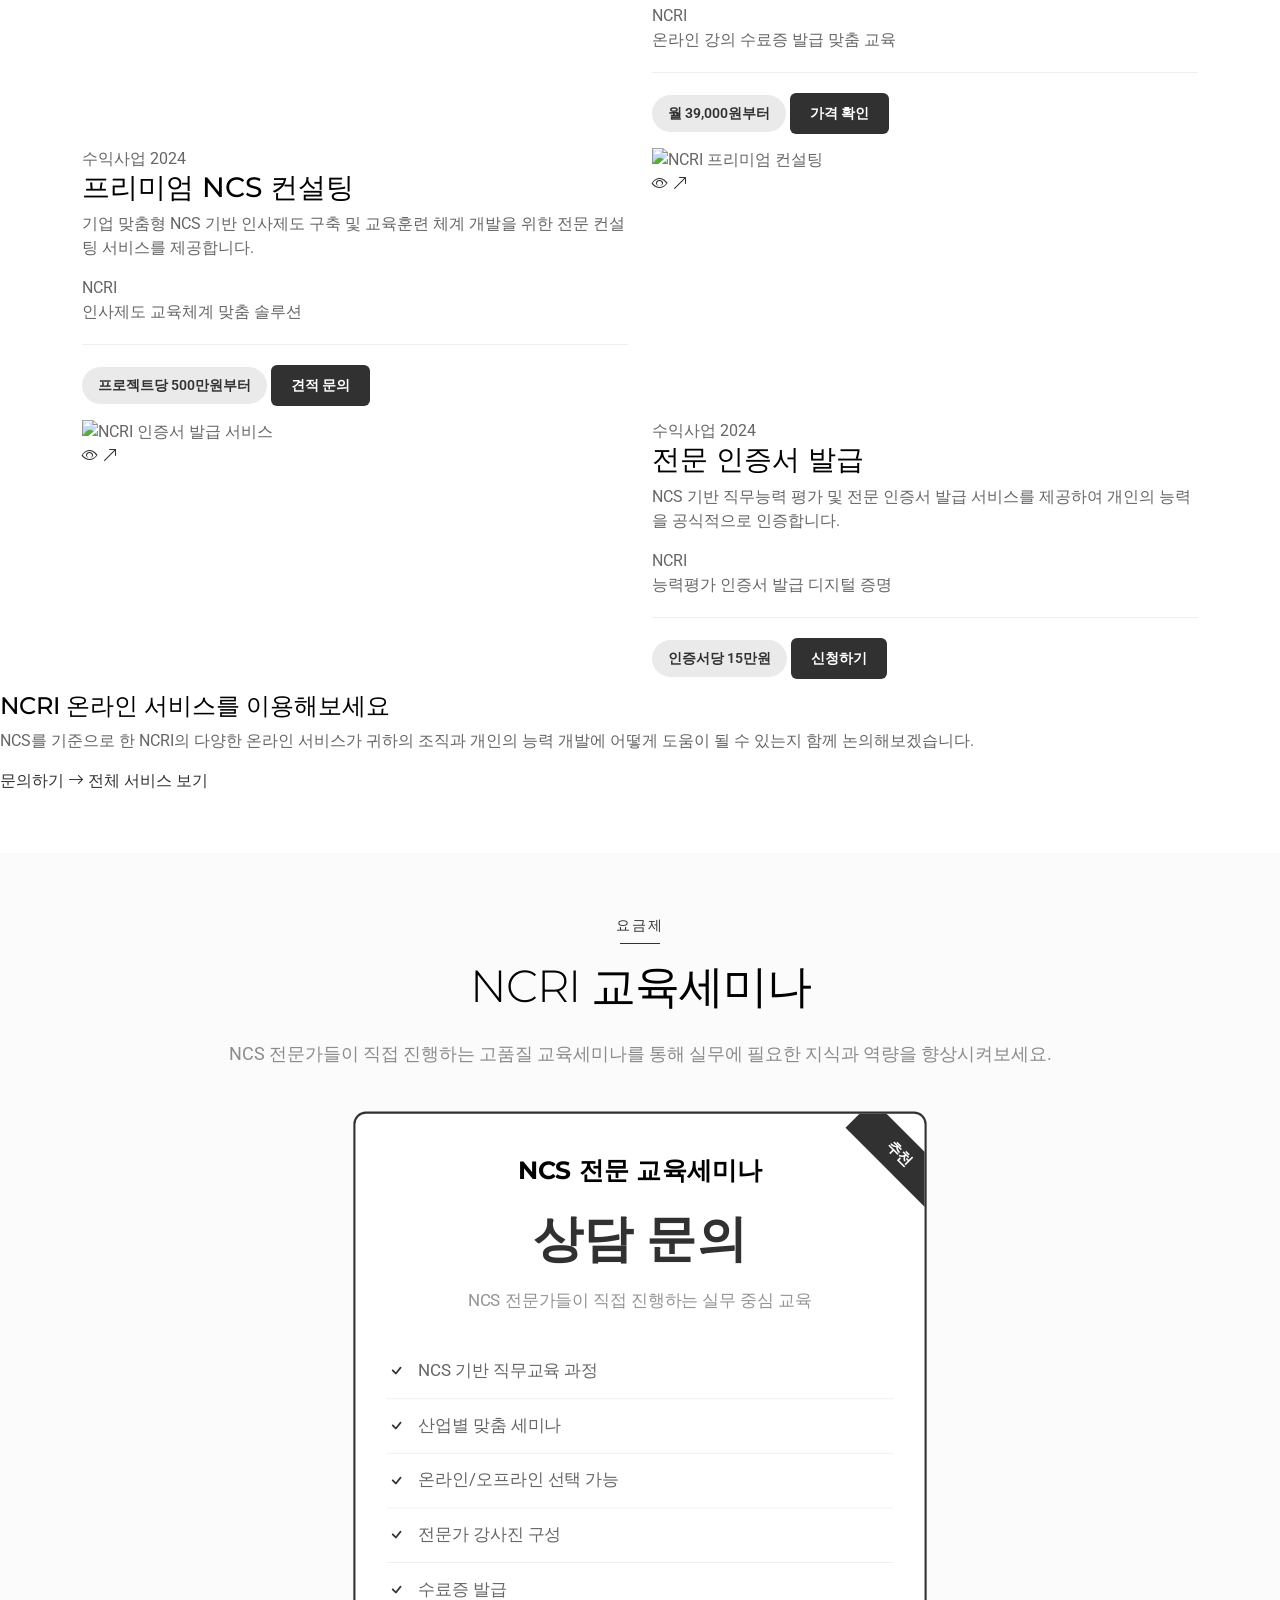
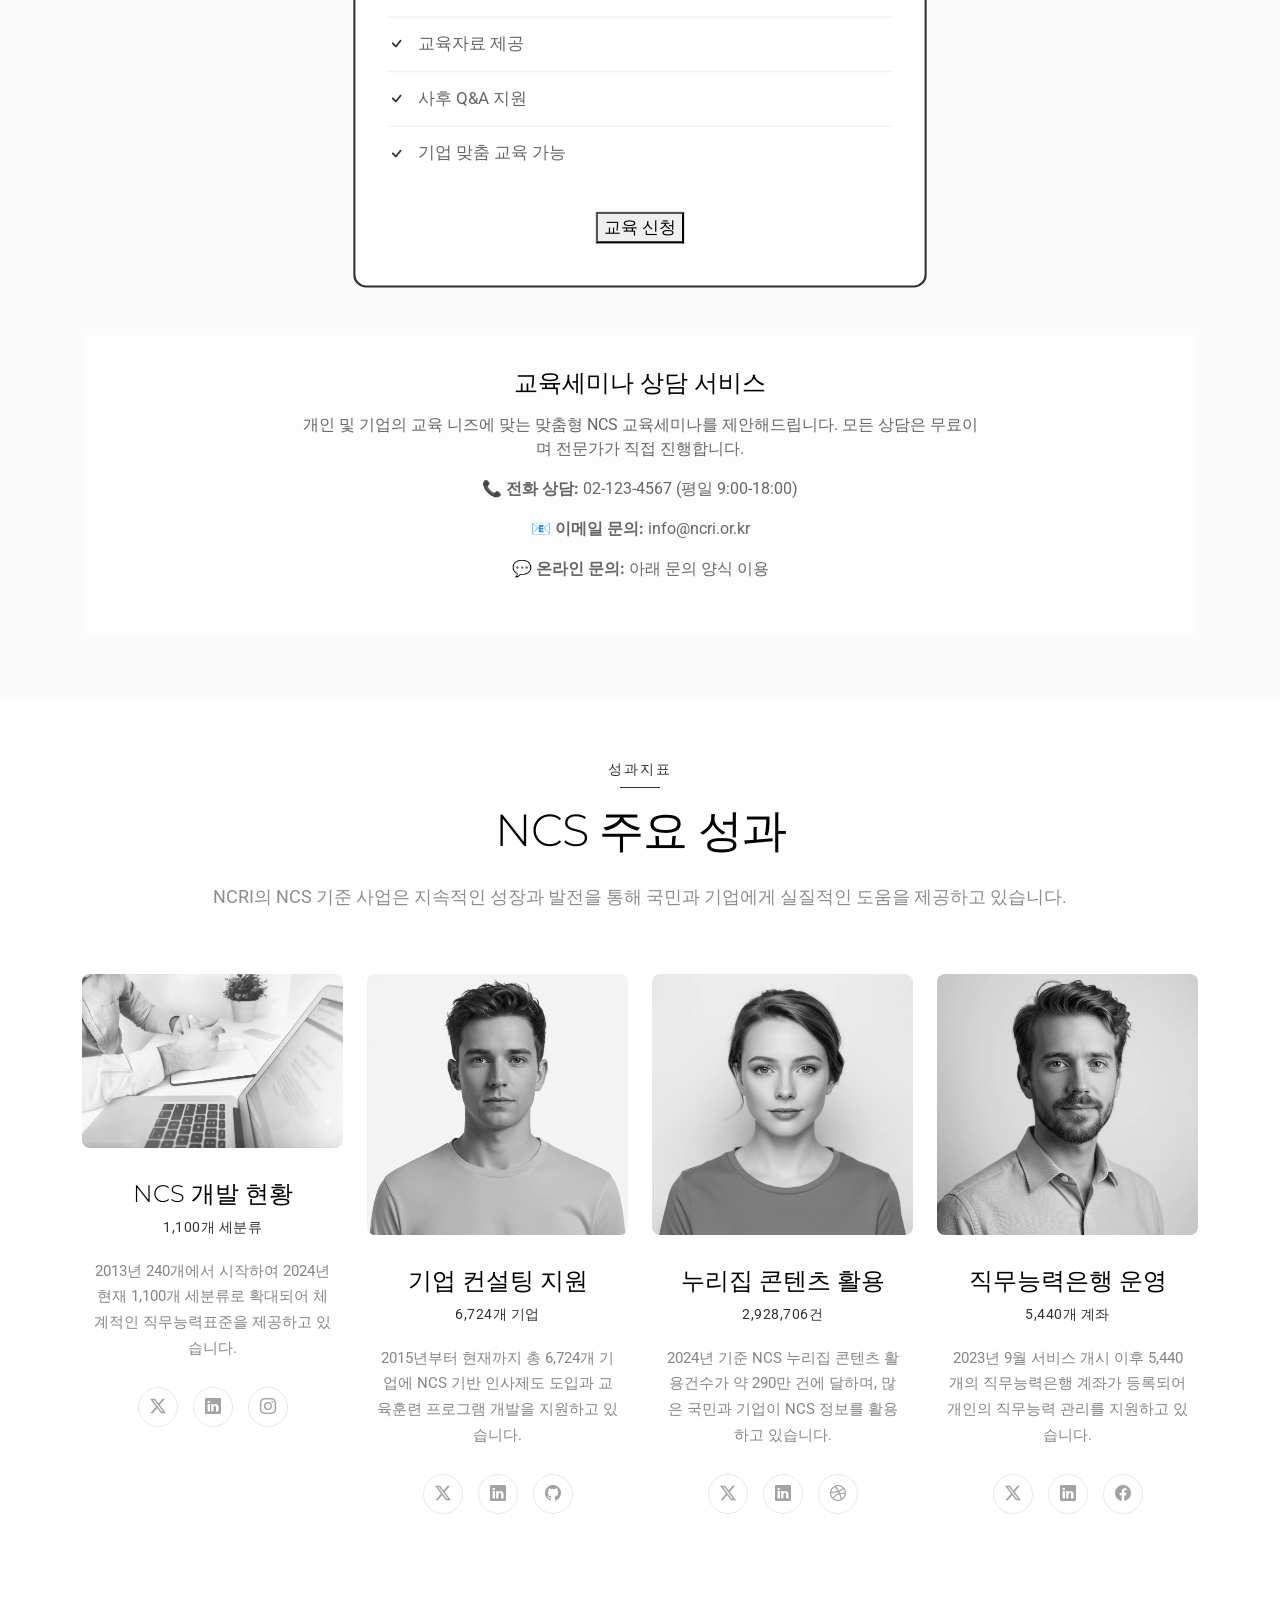
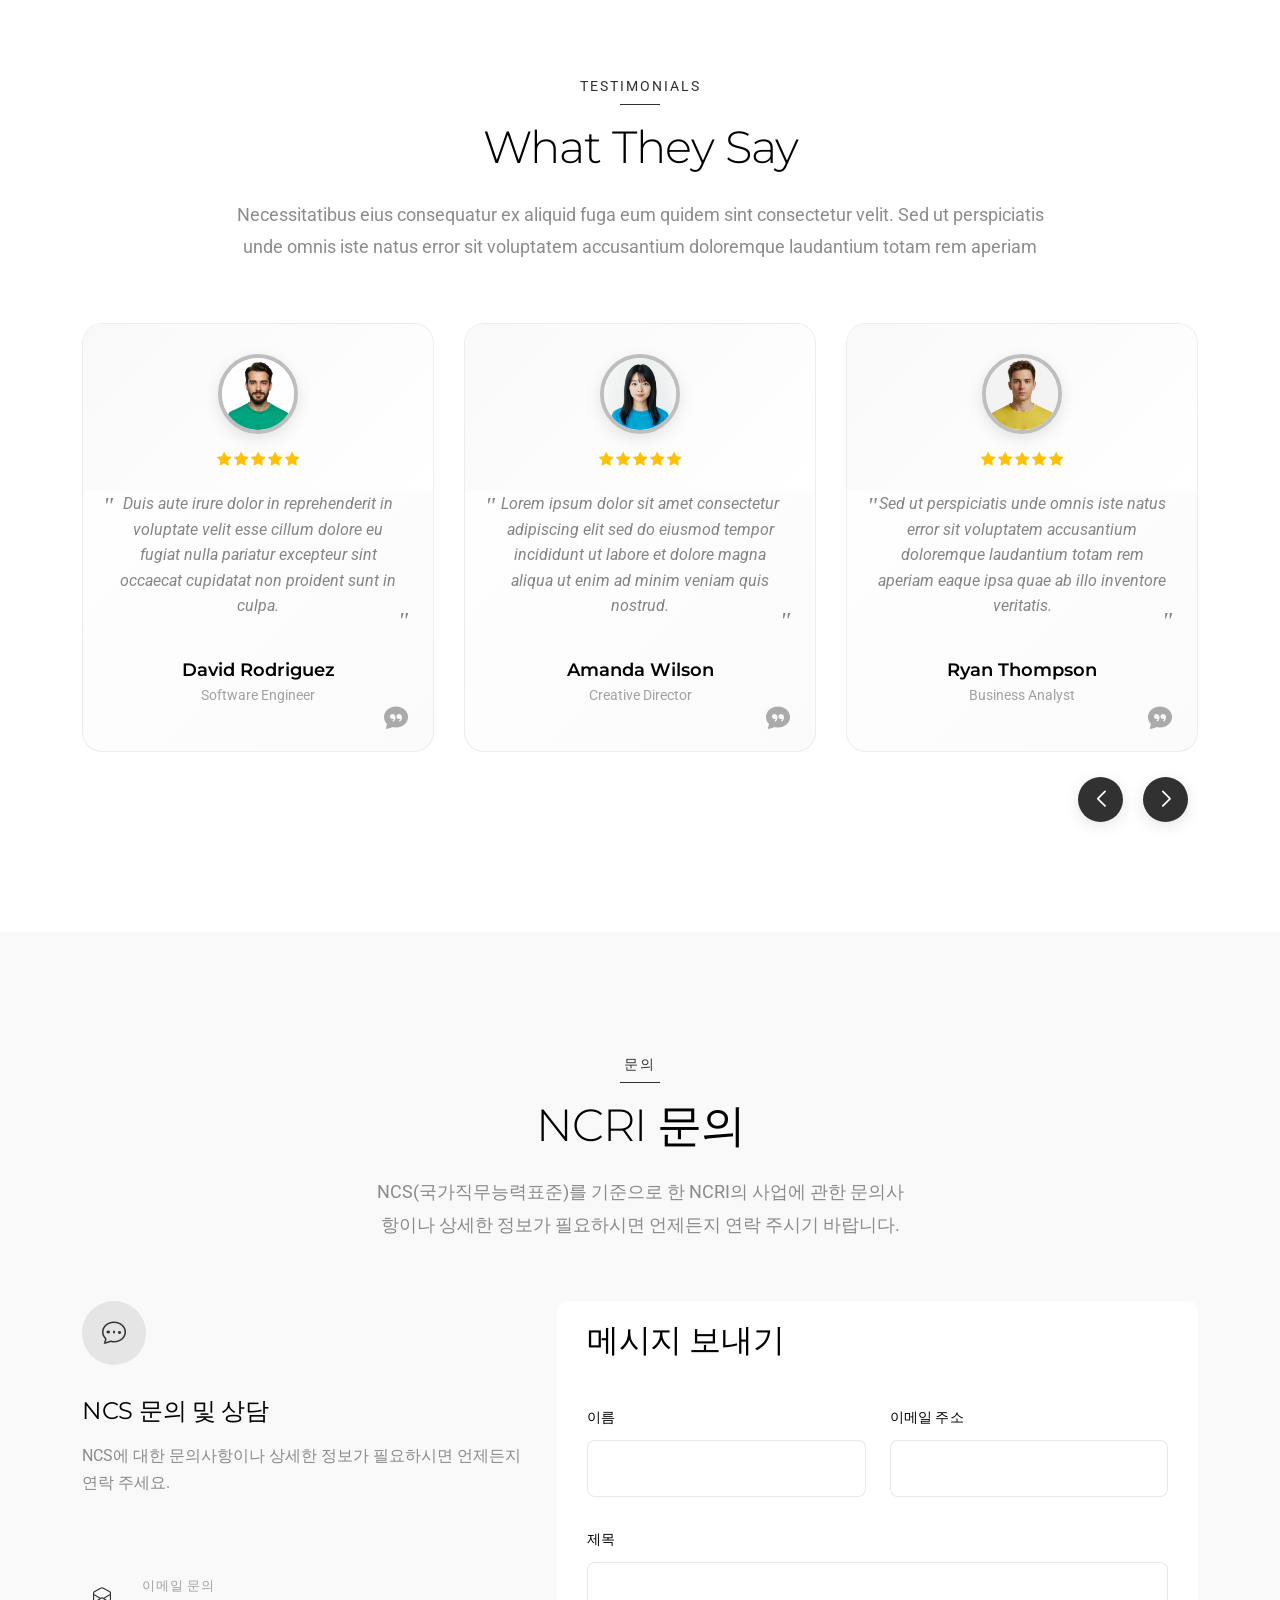
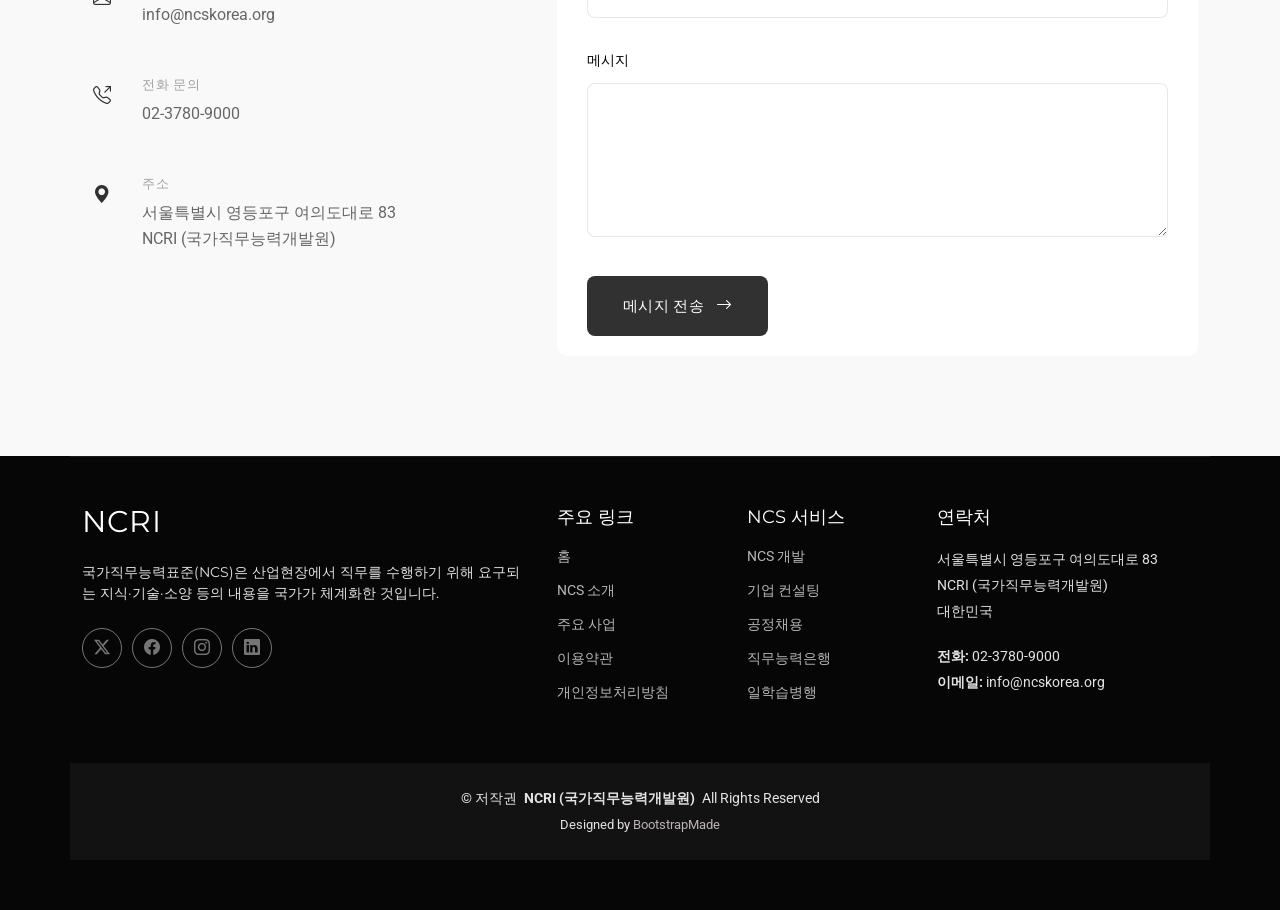
==== commit 922ed00a: "Update the website to showcase educational seminars Replace the portfolio section with a new pricing" ====
--- a/index.html
+++ b/index.html
@@ -412,113 +412,83 @@
 
     </section><!-- /Why Us Section -->
 
-    <!-- Portfolio Section -->
-    <section id="portfolio" class="portfolio section">
+
+
+    <!-- Pricing Section -->
+    <section id="pricing" class="pricing section">
 
       <!-- Section Title -->
       <div class="container section-title" data-aos="fade-up">
-        <span class="subtitle">온라인서비스</span>
-        <h2>NCRI 온라인 서비스</h2>
-        <p>NCRI의 9개 사업 분야별로 국민과 기업이 쉽게 이용할 수 있는 다양한 온라인 서비스를 제공합니다.</p>
+        <span class="subtitle">요금제</span>
+        <h2>NCRI 교육세미나</h2>
+        <p>NCS 전문가들이 직접 진행하는 고품질 교육세미나를 통해 실무에 필요한 지식과 역량을 향상시켜보세요.</p>
       </div><!-- End Section Title -->
 
       <div class="container" data-aos="fade-up" data-aos-delay="100">
 
-        <div class="isotope-layout" data-default-filter="*" data-layout="masonry" data-sort="original-order">
-          <ul class="portfolio-filters isotope-filters" data-aos="fade-up" data-aos-delay="200">
-            <li data-filter="*" class="filter-active">전체 서비스</li>
-            <li data-filter=".filter-research">연구자료</li>
-            <li data-filter=".filter-certification">인증평가</li>
-            <li data-filter=".filter-education">교육시설</li>
-            <li data-filter=".filter-facility">공동시설</li>
-            <li data-filter=".filter-consulting">컨설팅</li>
-            <li data-filter=".filter-seminar">교육세미나</li>
-            <li data-filter=".filter-contract">용역수탁</li>
-            <li data-filter=".filter-policy">정책제안</li>
-            <li data-filter=".filter-business">수익사업</li>
-          </ul><!-- End Portfolio Filters -->
-
-          <div class="row gy-5 isotope-container" data-aos="fade-up" data-aos-delay="300">
-
-            <div class="col-lg-12 portfolio-item isotope-item filter-research">
-              <article class="portfolio-card">
-                <div class="row g-4">
-                  <div class="col-md-6">
-                    <div class="project-visual">
-                      <img src="assets/img/portfolio/ncs-portal.png" alt="NCS 국가직무능력표준 포털" class="img-fluid" loading="lazy">
-                      <div class="project-overlay">
-                        <div class="overlay-content">
-                          <a href="assets/img/portfolio/ncs-portal.png" class="view-project glightbox" aria-label="프로젝트 이미지 보기">
-                            <i class="bi bi-eye"></i>
-                          </a>
-                          <a href="#" class="project-link" aria-label="프로젝트 세부사항 보기">
-                            <i class="bi bi-arrow-up-right"></i>
-                          </a>
-                        </div>
-                      </div>
-                    </div>
-                  </div>
-                  <div class="col-md-6">
-                    <div class="project-details">
-                      <div class="project-header">
-                        <span class="project-category">연구자료</span>
-                        <time class="project-year">2024</time>
-                      </div>
-                      <h3 class="project-title">NCS 국가직무능력표준 포털</h3>
-                      <p class="project-description">NCS를 기준으로 한 연구자료와 정보를 제공하는 종합 포털로, NCS 정보 검색 및 관련 자료 발간 서비스를 제공합니다.</p>
-                      <div class="project-meta">
-                        <span class="client-name">NCRI</span>
-                        <div class="project-scope">
-                          <span class="scope-item">NCS 검색</span>
-                          <span class="scope-item">공정채용</span>
-                          <span class="scope-item">능력평가</span>
-                        </div>
-                      </div>
-                    </div>
-                  </div>
-                </div>
-              </article>
-            </div>
-
-            <div class="col-lg-12 portfolio-item isotope-item filter-certification">
-              <article class="portfolio-card">
-                <div class="row g-4">
-                  <div class="col-md-6 order-md-2">
-                    <div class="project-visual">
-                      <img src="assets/img/portfolio/job-bank.png" alt="직무능력은행 서비스" class="img-fluid" loading="lazy">
-                      <div class="project-overlay">
-                        <div class="overlay-content">
-                          <a href="assets/img/portfolio/job-bank.png" class="view-project glightbox" aria-label="프로젝트 이미지 보기">
-                            <i class="bi bi-eye"></i>
-                          </a>
-                          <a href="#" class="project-link" aria-label="프로젝트 세부사항 보기">
-                            <i class="bi bi-arrow-up-right"></i>
-                          </a>
-                        </div>
-                      </div>
-                    </div>
-                  </div>
-                  <div class="col-md-6 order-md-1">
-                    <div class="project-details">
-                      <div class="project-header">
-                        <span class="project-category">인증평가</span>
-                        <time class="project-year">2024</time>
-                      </div>
-                      <h3 class="project-title">직무능력은행 서비스</h3>
-                      <p class="project-description">NCS를 기준으로 한 개인의 직무능력 인증 및 평가 시스템으로, 직무능력인정서 발급을 통해 능력을 검증하는 서비스입니다.</p>
-                      <div class="project-meta">
-                        <span class="client-name">NCRI</span>
-                        <div class="project-scope">
-                          <span class="scope-item">능력관리</span>
-                          <span class="scope-item">인정서발급</span>
-                          <span class="scope-item">취업지원</span>
-                        </div>
-                      </div>
-                    </div>
-                  </div>
-                </div>
-              </article>
-            </div>
+        <div class="row justify-content-center">
+
+          <!-- NCS 교육세미나 -->
+          <div class="col-lg-6 col-md-8" data-aos="fade-up" data-aos-delay="200">
+            <div class="pricing-card featured">
+              <div class="featured-badge">추천</div>
+              <div class="pricing-header">
+                <h3>NCS 전문 교육세미나</h3>
+                <div class="price">
+                  <span class="amount">상담 문의</span>
+                </div>
+                <p class="description">NCS 전문가들이 직접 진행하는 실무 중심 교육</p>
+              </div>
+              <div class="pricing-features">
+                <ul>
+                  <li><i class="bi bi-check"></i> NCS 기반 직무교육 과정</li>
+                  <li><i class="bi bi-check"></i> 산업별 맞춤 세미나</li>
+                  <li><i class="bi bi-check"></i> 온라인/오프라인 선택 가능</li>
+                  <li><i class="bi bi-check"></i> 전문가 강사진 구성</li>
+                  <li><i class="bi bi-check"></i> 수료증 발급</li>
+                  <li><i class="bi bi-check"></i> 교육자료 제공</li>
+                  <li><i class="bi bi-check"></i> 사후 Q&A 지원</li>
+                  <li><i class="bi bi-check"></i> 기업 맞춤 교육 가능</li>
+                </ul>
+              </div>
+              <div class="pricing-footer">
+                <button class="btn-primary" onclick="requestConsultation('seminar')">교육 신청</button>
+              </div>
+            </div>
+          </div>
+
+        </div>
+
+        <!-- 상담 안내 -->
+        <div class="payment-info" data-aos="fade-up" data-aos-delay="800">
+          <div class="row">
+            <div class="col-lg-8 mx-auto text-center">
+              <h4>교육세미나 상담 서비스</h4>
+              <p>개인 및 기업의 교육 니즈에 맞는 맞춤형 NCS 교육세미나를 제안해드립니다. 모든 상담은 무료이며 전문가가 직접 진행합니다.</p>
+              <div class="consultation-info">
+                <p><strong>📞 전화 상담:</strong> 02-123-4567 (평일 9:00-18:00)</p>
+                <p><strong>📧 이메일 문의:</strong> info@ncri.or.kr</p>
+                <p><strong>💬 온라인 문의:</strong> 아래 문의 양식 이용</p>
+              </div>
+            </div>
+          </div>
+        </div>
+
+      </div>
+
+    </section><!-- /Pricing Section -->
+
+    <!-- Team Section -->
+    <section id="team" class="team section">
+
+      <!-- Section Title -->
+      <div class="container section-title" data-aos="fade-up">
+        <span class="subtitle">성과지표</span>
+        <h2>NCS 주요 성과</h2>
+        <p>NCRI의 NCS 기준 사업은 지속적인 성장과 발전을 통해 국민과 기업에게 실질적인 도움을 제공하고 있습니다.</p>
+      </div><!-- End Section Title -->
+
+      <div class="container" data-aos="fade-up" data-aos-delay="100">
 
             <div class="col-lg-12 portfolio-item isotope-item filter-facility">
               <article class="portfolio-card">
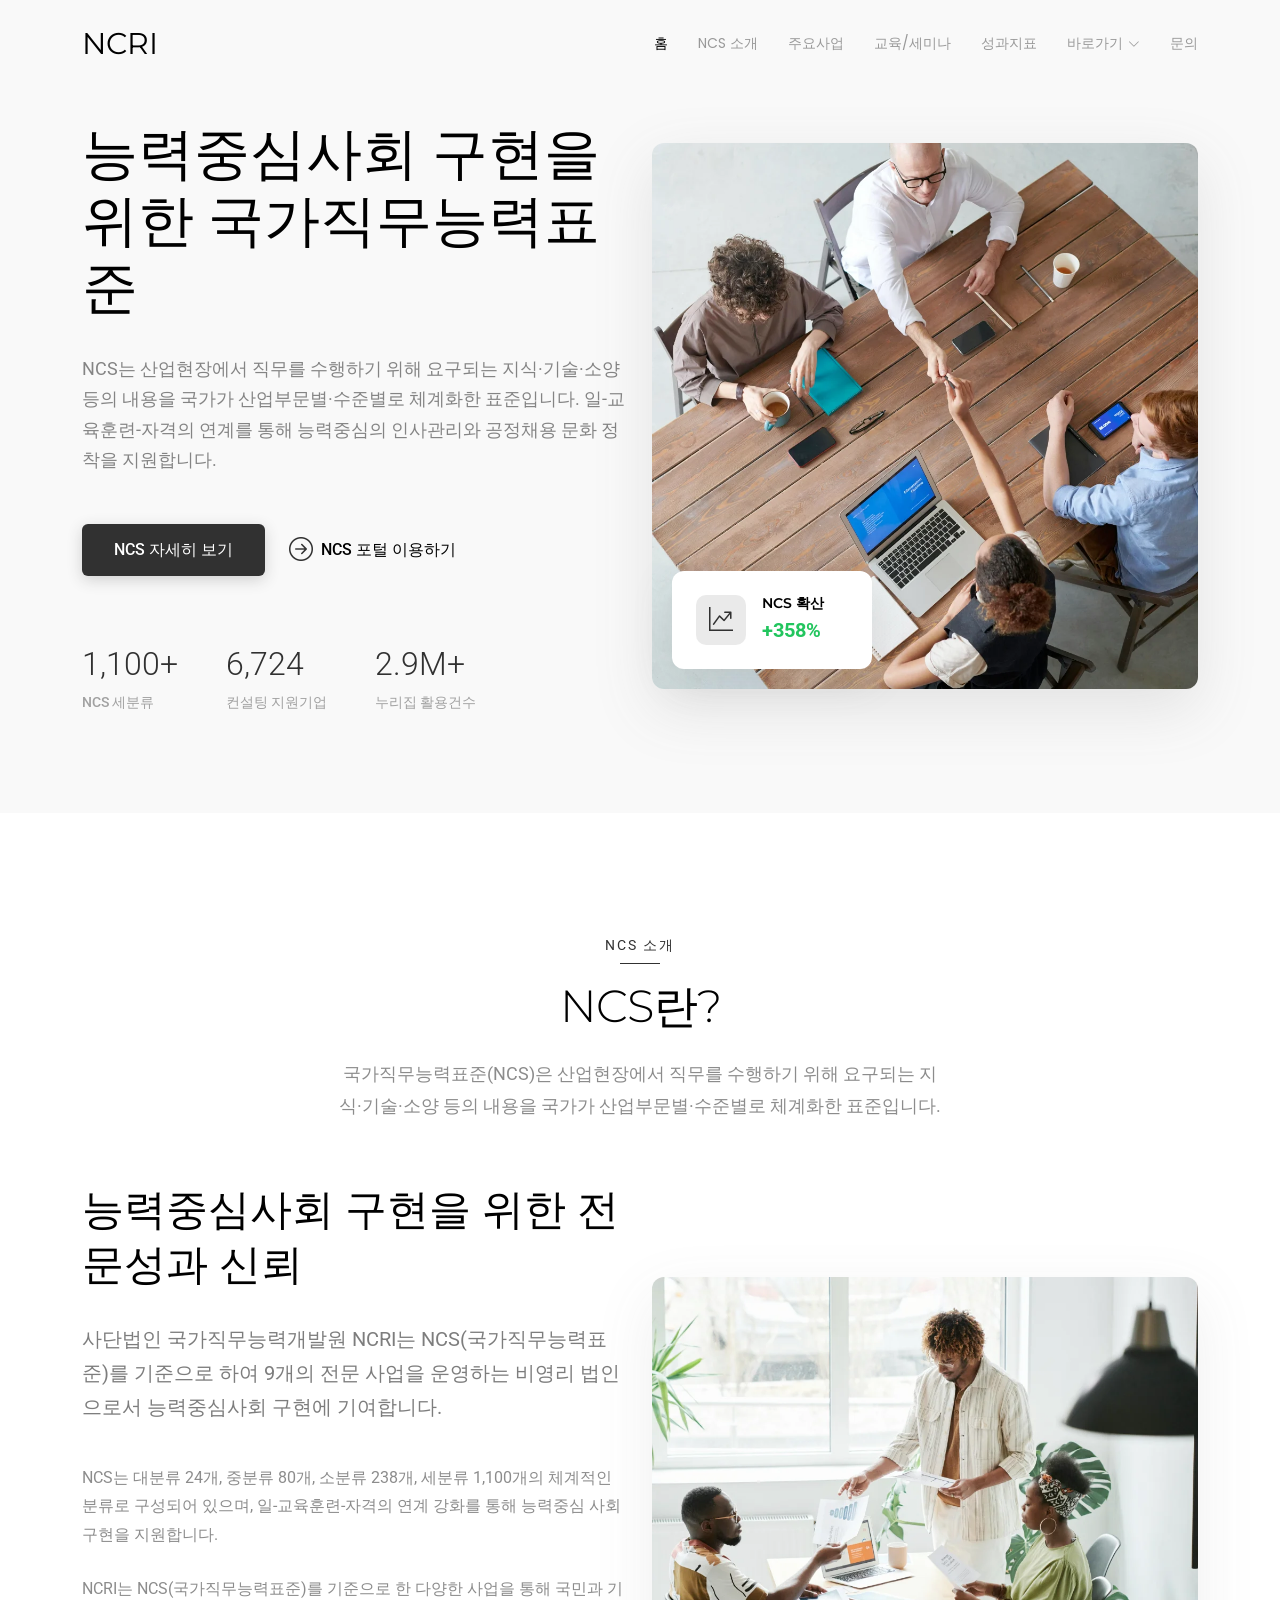
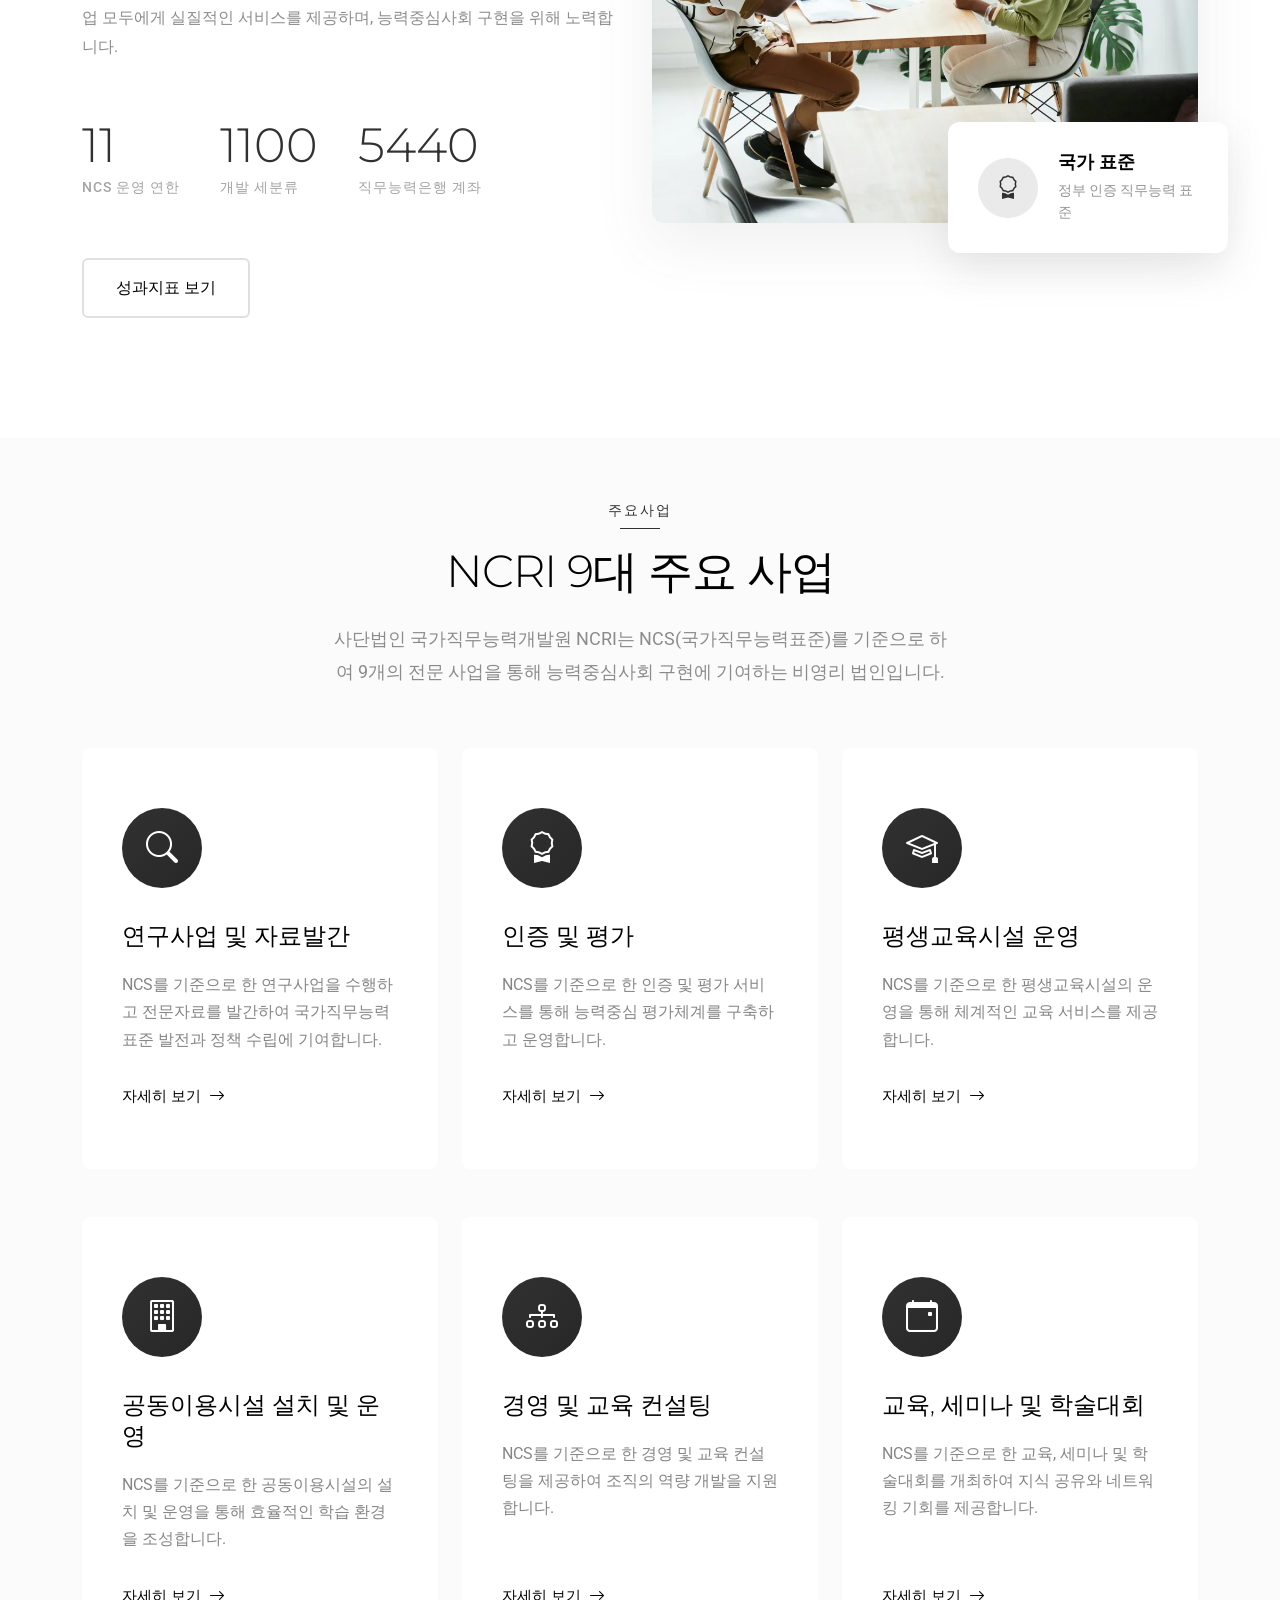
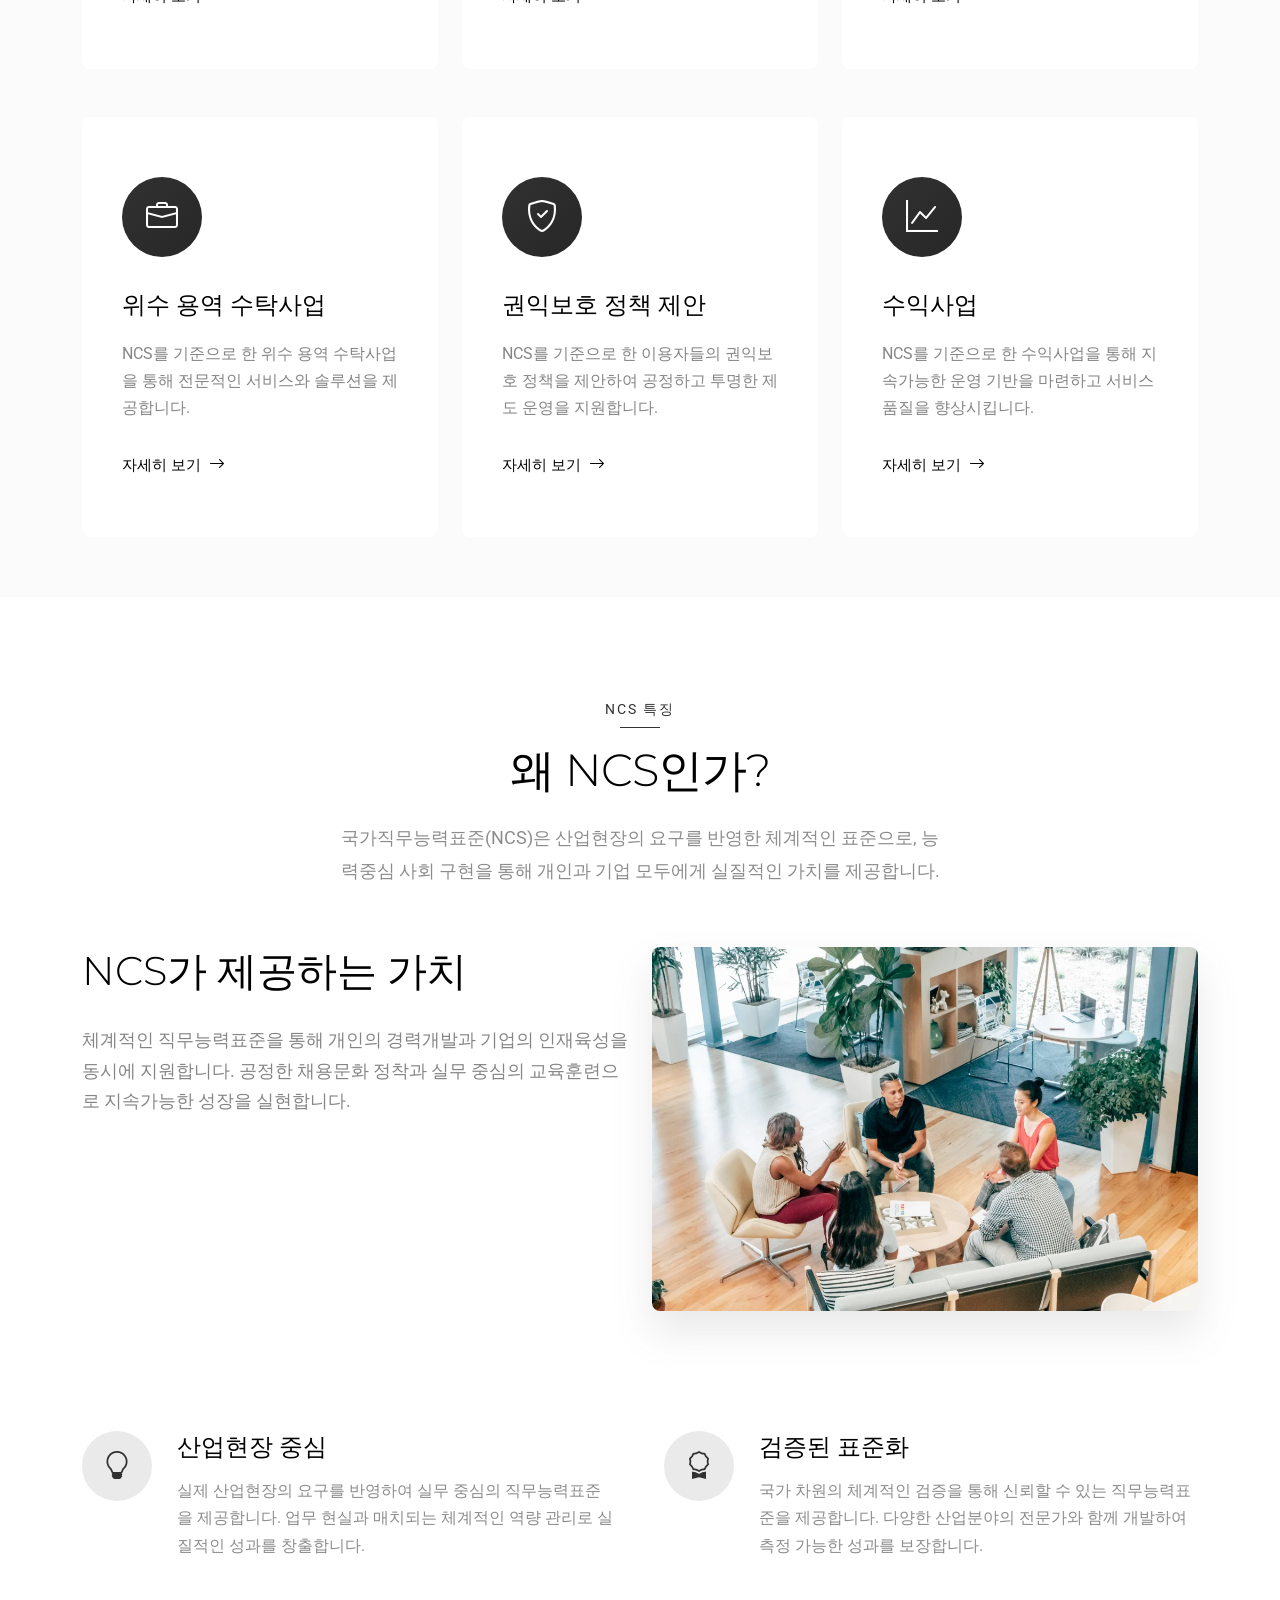
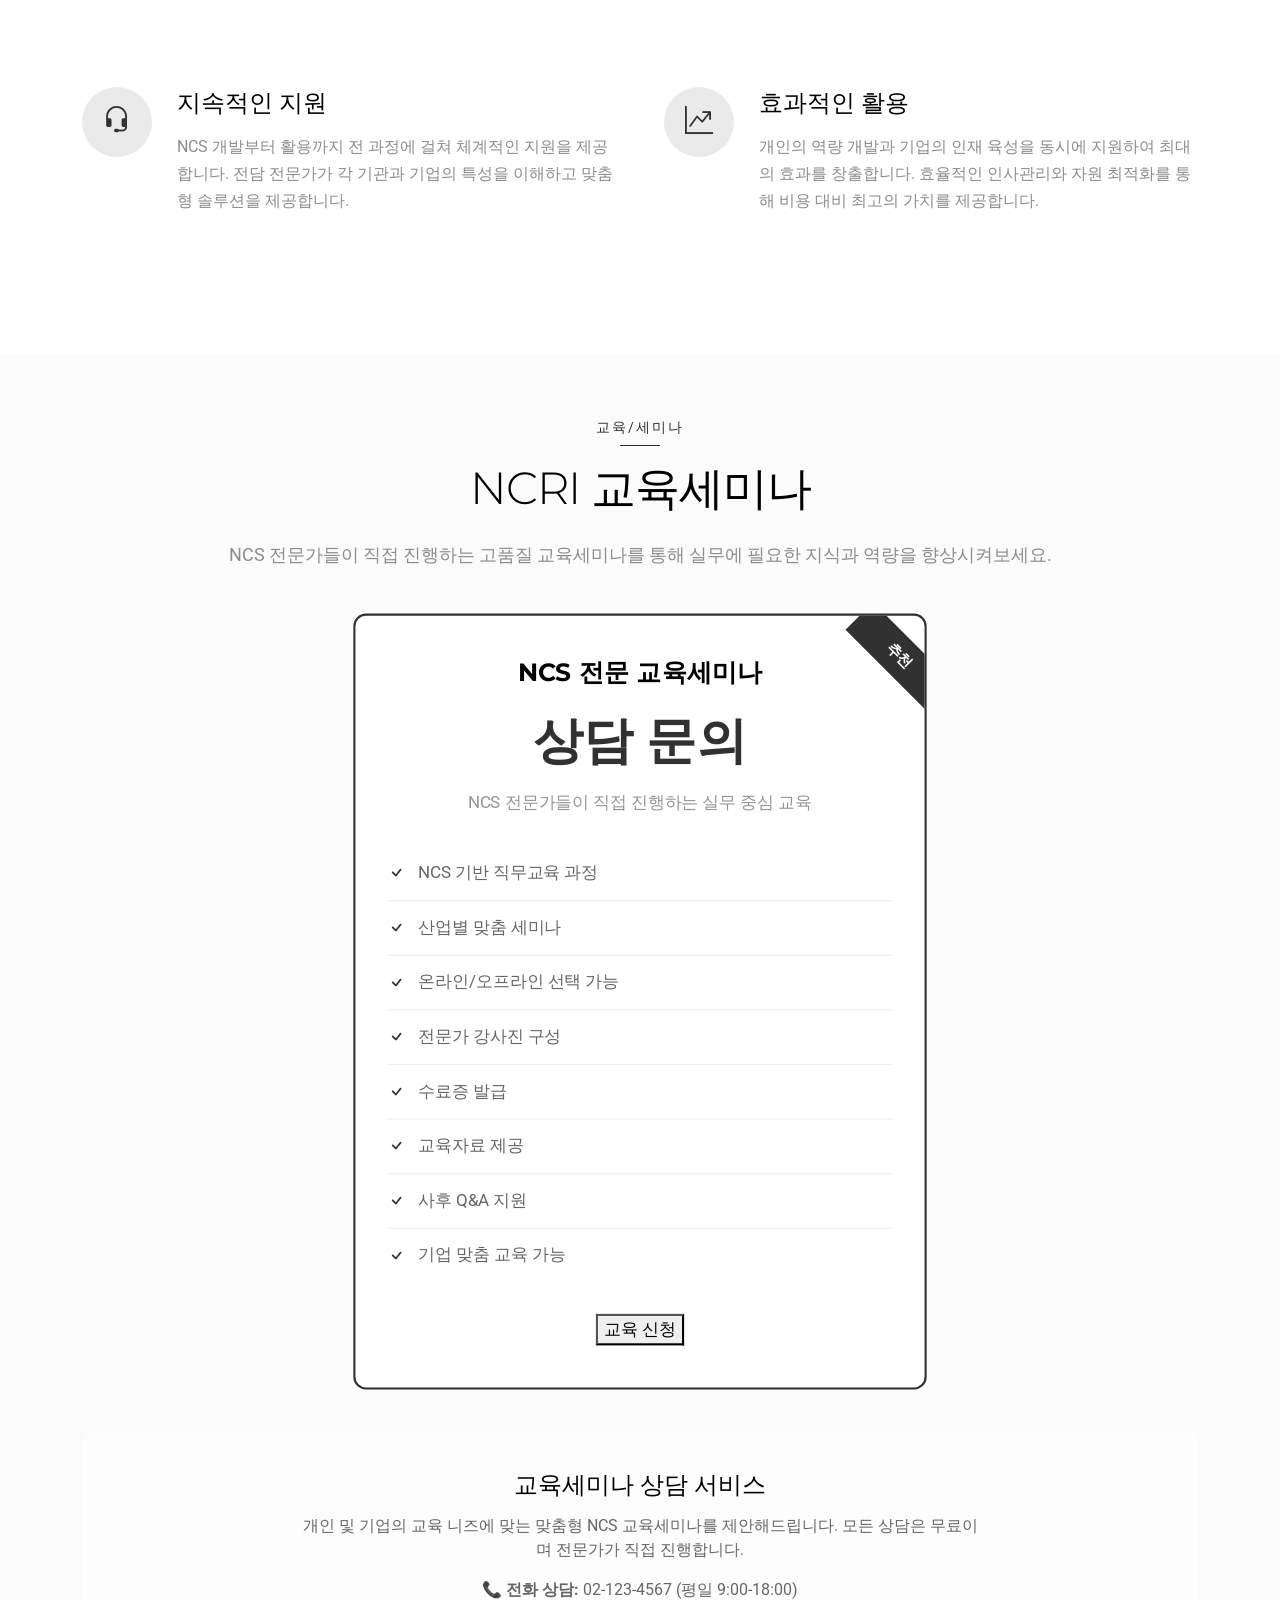
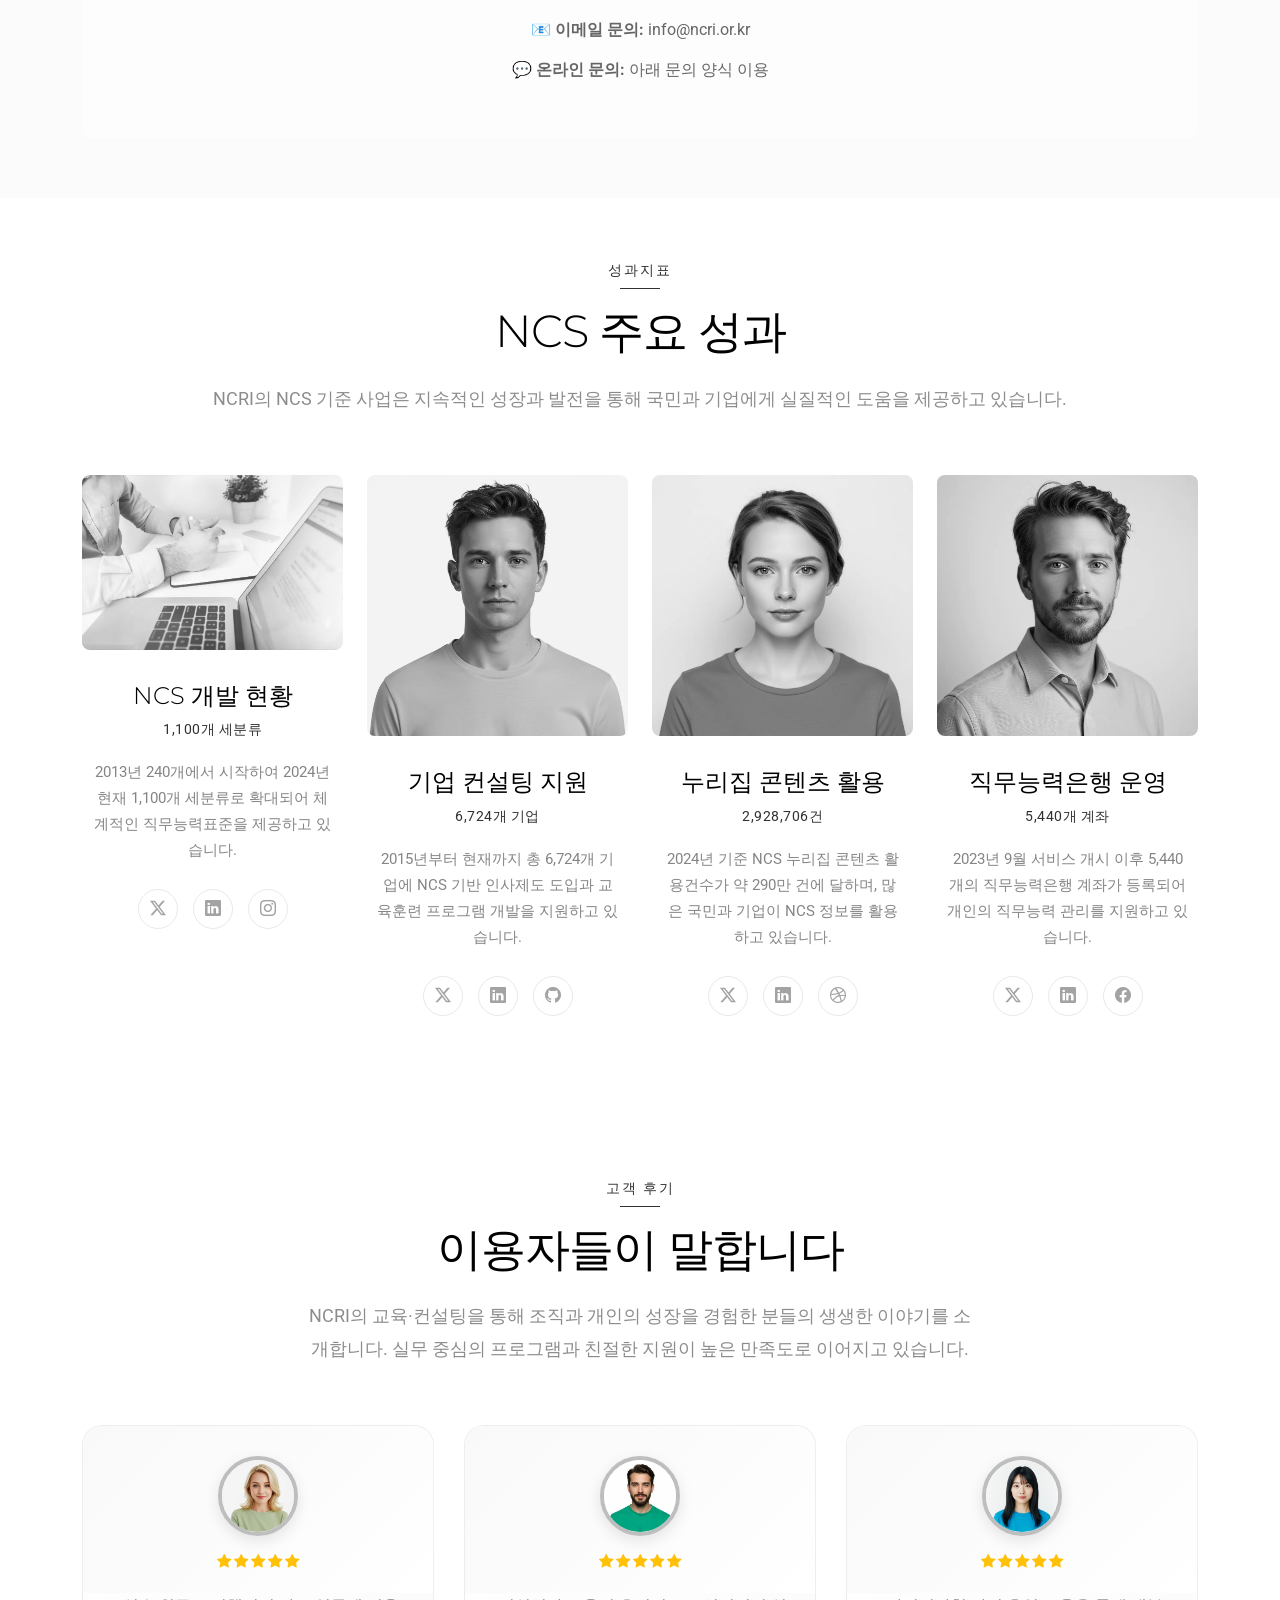
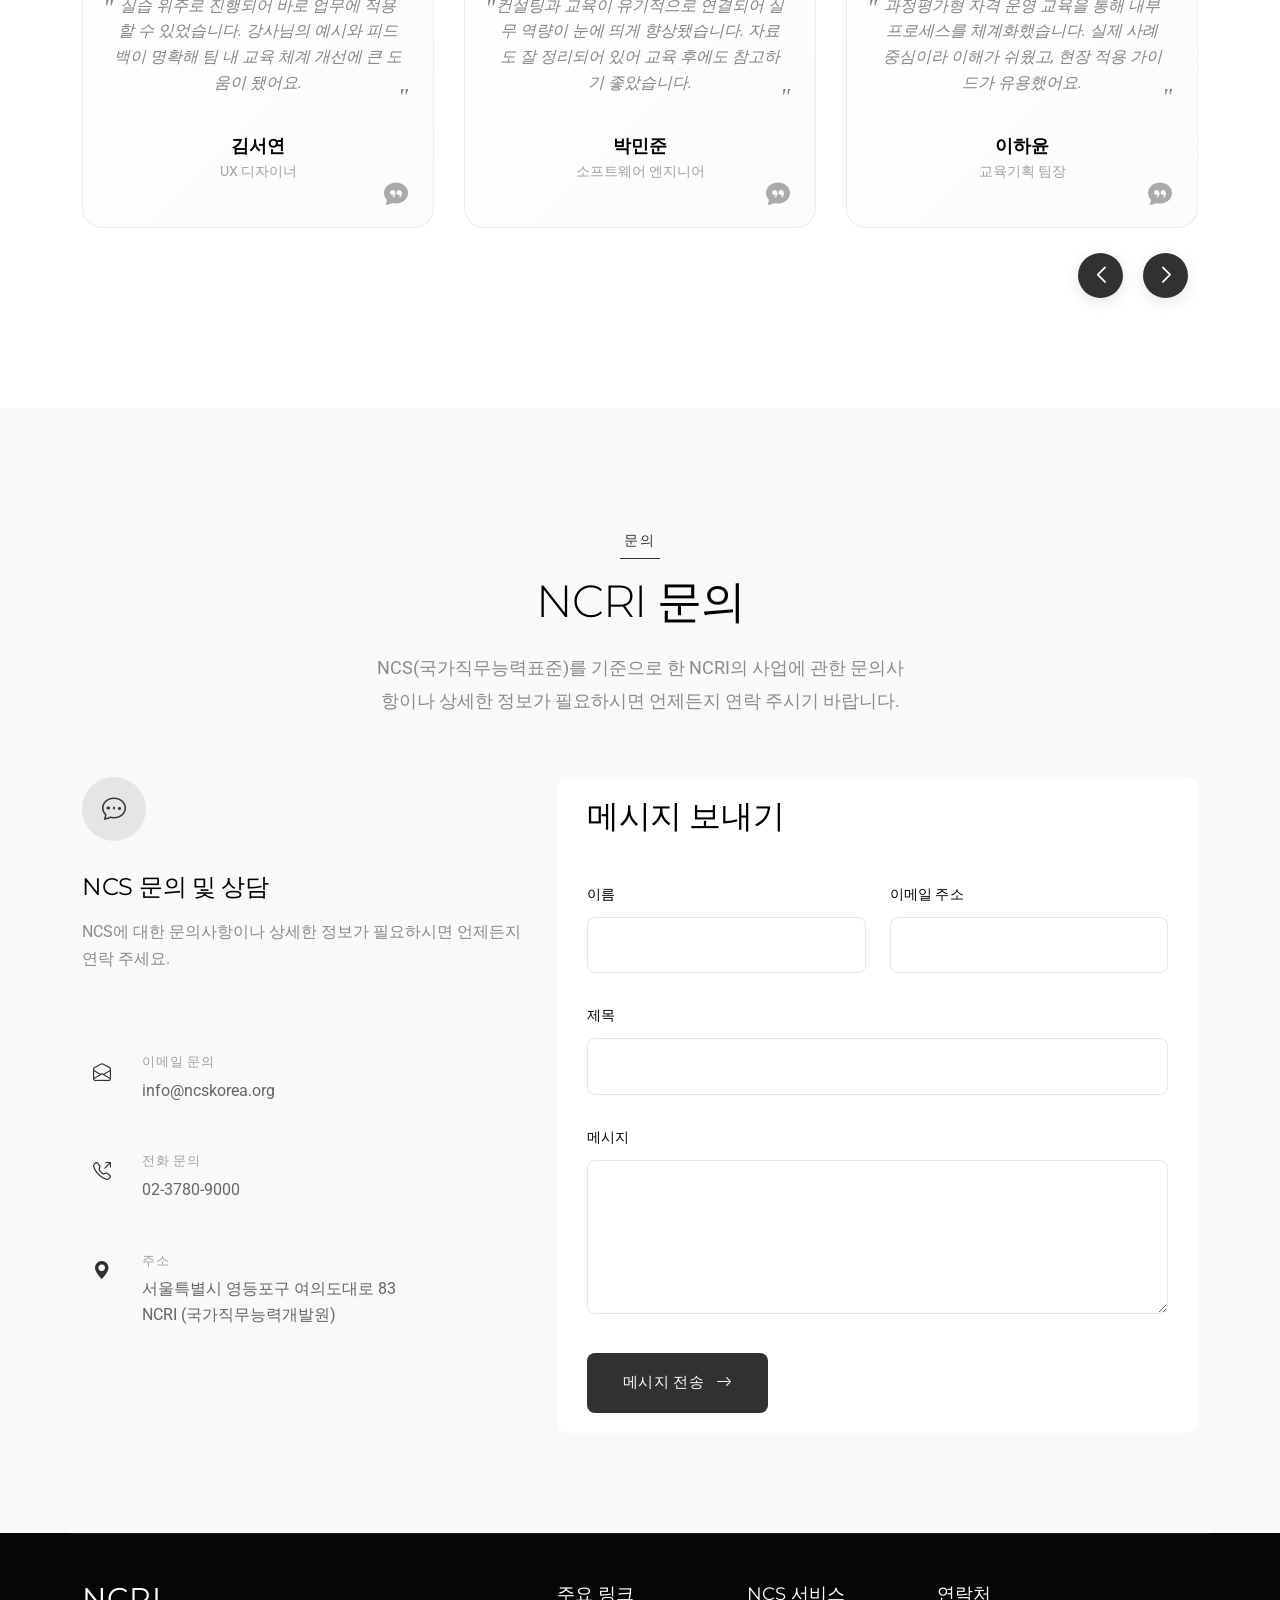
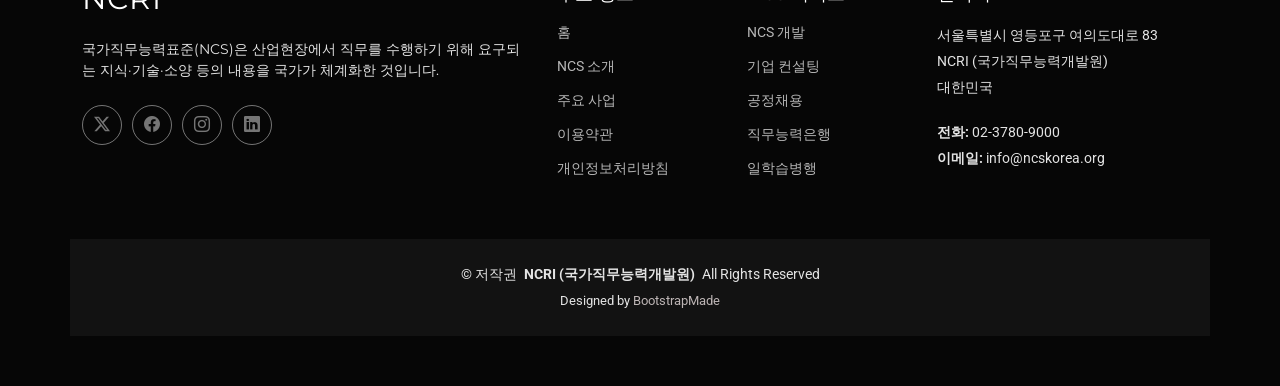
==== commit fc63d659: "강의 목록/수강신청 및 후기 한글화 업데이트" ====
--- a/index.html
+++ b/index.html
@@ -1,1349 +1,1327 @@
 <!DOCTYPE html>
 <html lang="ko">
-
-<head>
-  <meta charset="utf-8">
-  <meta content="width=device-width, initial-scale=1.0" name="viewport">
-  <title>NCRI 국가직무능력개발원 - NCS 기반 전문 사업</title>
-  <meta name="description" content="사단법인 국가직무능력개발원 NCRI - NCS(국가직무능력표준)를 기준으로 한 9개 전문 사업을 운영하는 비영리 법인">
-  <meta name="keywords" content="NCRI, 국가직무능력개발원, NCS, 국가직무능력표준, 사단법인, NCS기반사업">
-
-  <!-- Favicons -->
-  <link href="assets/img/favicon.png" rel="icon">
-  <link href="assets/img/apple-touch-icon.png" rel="apple-touch-icon">
-
-  <!-- Fonts -->
-  <link href="https://fonts.googleapis.com" rel="preconnect">
-  <link href="https://fonts.gstatic.com" rel="preconnect" crossorigin>
-  <link href="https://fonts.googleapis.com/css2?family=Roboto:ital,wght@0,100;0,300;0,400;0,500;0,700;0,900;1,100;1,300;1,400;1,500;1,700;1,900&family=Montserrat:ital,wght@0,100;0,200;0,300;0,400;0,500;0,600;0,700;0,800;0,900;1,100;1,200;1,300;1,400;1,500;1,600;1,700;1,800;1,900&family=Poppins:ital,wght@0,100;0,200;0,300;0,400;0,500;0,600;0,700;0,800;0,900;1,100;1,200;1,300;1,400;1,500;1,600;1,700;1,800;1,900&display=swap" rel="stylesheet">
-
-  <!-- Vendor CSS Files -->
-  <link href="assets/vendor/bootstrap/css/bootstrap.min.css" rel="stylesheet">
-  <link href="assets/vendor/bootstrap-icons/bootstrap-icons.css" rel="stylesheet">
-  <link href="assets/vendor/aos/aos.css" rel="stylesheet">
-  <link href="assets/vendor/glightbox/css/glightbox.min.css" rel="stylesheet">
-  <link href="assets/vendor/swiper/swiper-bundle.min.css" rel="stylesheet">
-
-  <!-- Main CSS File -->
-  <link href="assets/css/main.css" rel="stylesheet">
-
-  <!-- =======================================================
+  <head>
+    <meta charset="utf-8" />
+    <meta content="width=device-width, initial-scale=1.0" name="viewport" />
+    <title>NCRI 국가직무능력개발원 - NCS 기반 전문 사업</title>
+    <meta
+      name="description"
+      content="사단법인 국가직무능력개발원 NCRI - NCS(국가직무능력표준)를 기준으로 한 9개 전문 사업을 운영하는 비영리 법인"
+    />
+    <meta
+      name="keywords"
+      content="NCRI, 국가직무능력개발원, NCS, 국가직무능력표준, 사단법인, NCS기반사업"
+    />
+
+    <!-- Favicons -->
+    <link href="assets/img/favicon.png" rel="icon" />
+    <link href="assets/img/apple-touch-icon.png" rel="apple-touch-icon" />
+
+    <!-- Fonts -->
+    <link href="https://fonts.googleapis.com" rel="preconnect" />
+    <link href="https://fonts.gstatic.com" rel="preconnect" crossorigin />
+    <link
+      href="https://fonts.googleapis.com/css2?family=Roboto:ital,wght@0,100;0,300;0,400;0,500;0,700;0,900;1,100;1,300;1,400;1,500;1,700;1,900&family=Montserrat:ital,wght@0,100;0,200;0,300;0,400;0,500;0,600;0,700;0,800;0,900;1,100;1,200;1,300;1,400;1,500;1,600;1,700;1,800;1,900&family=Poppins:ital,wght@0,100;0,200;0,300;0,400;0,500;0,600;0,700;0,800;0,900;1,100;1,200;1,300;1,400;1,500;1,600;1,700;1,800;1,900&display=swap"
+      rel="stylesheet"
+    />
+
+    <!-- Vendor CSS Files -->
+    <link
+      href="assets/vendor/bootstrap/css/bootstrap.min.css"
+      rel="stylesheet"
+    />
+    <link
+      href="assets/vendor/bootstrap-icons/bootstrap-icons.css"
+      rel="stylesheet"
+    />
+    <link href="assets/vendor/aos/aos.css" rel="stylesheet" />
+    <link
+      href="assets/vendor/glightbox/css/glightbox.min.css"
+      rel="stylesheet"
+    />
+    <link href="assets/vendor/swiper/swiper-bundle.min.css" rel="stylesheet" />
+
+    <!-- Main CSS File -->
+    <link href="assets/css/main.css" rel="stylesheet" />
+
+    <!-- =======================================================
   * Template Name: Axis
   * Template URL: https://bootstrapmade.com/axis-bootstrap-corporate-template/
   * Updated: Sep 13 2025 with Bootstrap v5.3.8
   * Author: BootstrapMade.com
   * License: https://bootstrapmade.com/license/
   ======================================================== -->
-</head>
-
-<body class="index-page">
-
-  <header id="header" class="header d-flex align-items-center fixed-top">
-    <div class="container-fluid container-xl position-relative d-flex align-items-center justify-content-between">
-
-      <a href="index.html" class="logo d-flex align-items-center">
-        <!-- Uncomment the line below if you also wish to use an image logo -->
-        <!-- <img src="assets/img/logo.webp" alt=""> -->
-        <h1 class="sitename">NCRI</h1>
-      </a>
-
-      <nav id="navmenu" class="navmenu">
-        <ul>
-          <li><a href="#hero" class="active">홈</a></li>
-          <li><a href="#about">NCS 소개</a></li>
-          <li><a href="#services">주요사업</a></li>
-          <li><a href="#pricing">요금제</a></li>
-          <li><a href="#team">성과지표</a></li>
-          <li class="dropdown"><a href="#"><span>바로가기</span> <i class="bi bi-chevron-down toggle-dropdown"></i></a>
-            <ul>
-              <li><a href="https://www.ncs.go.kr" target="_blank" rel="noopener noreferrer">NCS 포털</a></li>
-              <li><a href="https://bank.ncs.go.kr" target="_blank" rel="noopener noreferrer">직무능력은행</a></li>
-              <li><a href="https://pdms.ncs.go.kr" target="_blank" rel="noopener noreferrer">PDMS</a></li>
-              <li><a href="https://c.q-net.or.kr" target="_blank" rel="noopener noreferrer">CQ-Net</a></li>
-            </ul>
-          </li>
-          <li><a href="#contact">문의</a></li>
-        </ul>
-        <i class="mobile-nav-toggle d-xl-none bi bi-list"></i>
-      </nav>
-
-    </div>
-  </header>
-
-  <main class="main">
-
-    <!-- Hero Section -->
-    <section id="hero" class="hero section light-background">
-
-      <div class="container" data-aos="fade-up" data-aos-delay="100">
-
-        <div class="row align-items-center">
-          <div class="col-lg-6">
-            <div class="hero-content">
-              <h1 data-aos="fade-up" data-aos-delay="200">능력중심사회 구현을 위한 국가직무능력표준</h1>
-              <p data-aos="fade-up" data-aos-delay="300">NCS는 산업현장에서 직무를 수행하기 위해 요구되는 지식·기술·소양 등의 내용을 국가가 산업부문별·수준별로 체계화한 표준입니다. 일-교육훈련-자격의 연계를 통해 능력중심의 인사관리와 공정채용 문화 정착을 지원합니다.</p>
-              <div class="hero-cta" data-aos="fade-up" data-aos-delay="400">
-                <a href="#about" class="btn-primary">NCS 자세히 보기</a>
-                <a href="https://www.ncs.go.kr" target="_blank" rel="noopener noreferrer" class="btn-secondary" aria-label="NCS 포털 이용하기">
-                  <i class="bi bi-arrow-right-circle"></i>
-                  NCS 포털 이용하기
+  </head>
+
+  <body class="index-page">
+    <header id="header" class="header d-flex align-items-center fixed-top">
+      <div
+        class="container-fluid container-xl position-relative d-flex align-items-center justify-content-between"
+      >
+        <a href="index.html" class="logo d-flex align-items-center">
+          <!-- Uncomment the line below if you also wish to use an image logo -->
+          <!-- <img src="assets/img/logo.webp" alt=""> -->
+          <h1 class="sitename">NCRI</h1>
+        </a>
+
+        <nav id="navmenu" class="navmenu">
+          <ul>
+            <li><a href="#hero" class="active">홈</a></li>
+            <li><a href="#about">NCS 소개</a></li>
+            <li><a href="#services">주요사업</a></li>
+            <li><a href="#pricing">교육/세미나</a></li>
+            <li><a href="#team">성과지표</a></li>
+            <li class="dropdown">
+              <a href="#"
+                ><span>바로가기</span>
+                <i class="bi bi-chevron-down toggle-dropdown"></i
+              ></a>
+              <ul>
+                <li>
+                  <a
+                    href="https://www.ncs.go.kr"
+                    target="_blank"
+                    rel="noopener noreferrer"
+                    >NCS 포털</a
+                  >
+                </li>
+                <li>
+                  <a
+                    href="https://bank.ncs.go.kr"
+                    target="_blank"
+                    rel="noopener noreferrer"
+                    >직무능력은행</a
+                  >
+                </li>
+                <li>
+                  <a
+                    href="https://pdms.ncs.go.kr"
+                    target="_blank"
+                    rel="noopener noreferrer"
+                    >PDMS</a
+                  >
+                </li>
+                <li>
+                  <a
+                    href="https://c.q-net.or.kr"
+                    target="_blank"
+                    rel="noopener noreferrer"
+                    >CQ-Net</a
+                  >
+                </li>
+              </ul>
+            </li>
+            <li><a href="#contact">문의</a></li>
+          </ul>
+          <i class="mobile-nav-toggle d-xl-none bi bi-list"></i>
+        </nav>
+      </div>
+    </header>
+
+    <main class="main">
+      <!-- Hero Section -->
+      <section id="hero" class="hero section light-background">
+        <div class="container" data-aos="fade-up" data-aos-delay="100">
+          <div class="row align-items-center">
+            <div class="col-lg-6">
+              <div class="hero-content">
+                <h1 data-aos="fade-up" data-aos-delay="200">
+                  능력중심사회 구현을 위한 국가직무능력표준
+                </h1>
+                <p data-aos="fade-up" data-aos-delay="300">
+                  NCS는 산업현장에서 직무를 수행하기 위해 요구되는
+                  지식·기술·소양 등의 내용을 국가가 산업부문별·수준별로 체계화한
+                  표준입니다. 일-교육훈련-자격의 연계를 통해 능력중심의
+                  인사관리와 공정채용 문화 정착을 지원합니다.
+                </p>
+                <div class="hero-cta" data-aos="fade-up" data-aos-delay="400">
+                  <a href="#about" class="btn-primary">NCS 자세히 보기</a>
+                  <a
+                    href="https://www.ncs.go.kr"
+                    target="_blank"
+                    rel="noopener noreferrer"
+                    class="btn-secondary"
+                    aria-label="NCS 포털 이용하기"
+                  >
+                    <i class="bi bi-arrow-right-circle"></i>
+                    NCS 포털 이용하기
+                  </a>
+                </div>
+                <div class="hero-stats" data-aos="fade-up" data-aos-delay="500">
+                  <div class="stat-item">
+                    <div class="stat-number">1,100+</div>
+                    <div class="stat-label">NCS 세분류</div>
+                  </div>
+                  <div class="stat-item">
+                    <div class="stat-number">6,724</div>
+                    <div class="stat-label">컨설팅 지원기업</div>
+                  </div>
+                  <div class="stat-item">
+                    <div class="stat-number">2.9M+</div>
+                    <div class="stat-label">누리집 활용건수</div>
+                  </div>
+                </div>
+              </div>
+            </div>
+
+            <div class="col-lg-6">
+              <div class="hero-image" data-aos="fade-left" data-aos-delay="300">
+                <img
+                  src="assets/img/about/about-square-10.webp"
+                  alt="NCS 국가직무능력표준 구현"
+                  class="img-fluid"
+                />
+                <div
+                  class="floating-card"
+                  data-aos="zoom-in"
+                  data-aos-delay="600"
+                >
+                  <div class="card-icon">
+                    <i class="bi bi-graph-up-arrow"></i>
+                  </div>
+                  <div class="card-content">
+                    <h5>NCS 확산</h5>
+                    <div class="growth-percentage">+358%</div>
+                  </div>
+                </div>
+              </div>
+            </div>
+          </div>
+        </div>
+      </section>
+      <!-- /Hero Section -->
+
+      <!-- About Section -->
+      <section id="about" class="about section">
+        <!-- Section Title -->
+        <div class="container section-title" data-aos="fade-up">
+          <span class="subtitle">NCS 소개</span>
+          <h2>NCS란?</h2>
+          <p>
+            국가직무능력표준(NCS)은 산업현장에서 직무를 수행하기 위해 요구되는
+            지식·기술·소양 등의 내용을 국가가 산업부문별·수준별로 체계화한
+            표준입니다.
+          </p>
+        </div>
+        <!-- End Section Title -->
+
+        <div class="container" data-aos="fade-up" data-aos-delay="100">
+          <div class="row align-items-center">
+            <div class="col-lg-6" data-aos="fade-right" data-aos-delay="200">
+              <div class="content">
+                <h2>능력중심사회 구현을 위한 전문성과 신뢰</h2>
+                <p class="lead">
+                  사단법인 국가직무능력개발원 NCRI는 NCS(국가직무능력표준)를
+                  기준으로 하여 9개의 전문 사업을 운영하는 비영리 법인으로서
+                  능력중심사회 구현에 기여합니다.
+                </p>
+
+                <p>
+                  NCS는 대분류 24개, 중분류 80개, 소분류 238개, 세분류 1,100개의
+                  체계적인 분류로 구성되어 있으며, 일-교육훈련-자격의 연계
+                  강화를 통해 능력중심 사회 구현을 지원합니다.
+                </p>
+
+                <p>
+                  NCRI는 NCS(국가직무능력표준)를 기준으로 한 다양한 사업을 통해
+                  국민과 기업 모두에게 실질적인 서비스를 제공하며, 능력중심사회
+                  구현을 위해 노력합니다.
+                </p>
+
+                <div class="stats-row">
+                  <div class="stat-item">
+                    <div
+                      class="stat-number purecounter"
+                      data-purecounter-start="0"
+                      data-purecounter-end="11"
+                      data-purecounter-duration="1"
+                    ></div>
+                    <div class="stat-label">NCS 운영 연한</div>
+                  </div>
+                  <div class="stat-item">
+                    <div
+                      class="stat-number purecounter"
+                      data-purecounter-start="0"
+                      data-purecounter-end="1100"
+                      data-purecounter-duration="1"
+                    ></div>
+                    <div class="stat-label">개발 세분류</div>
+                  </div>
+                  <div class="stat-item">
+                    <div
+                      class="stat-number purecounter"
+                      data-purecounter-start="0"
+                      data-purecounter-end="5440"
+                      data-purecounter-duration="1"
+                    ></div>
+                    <div class="stat-label">직무능력은행 계좌</div>
+                  </div>
+                </div>
+
+                <div class="cta-section">
+                  <a href="#team" class="btn-outline">성과지표 보기</a>
+                </div>
+              </div>
+            </div>
+
+            <div class="col-lg-6" data-aos="fade-left" data-aos-delay="300">
+              <div class="image-wrapper">
+                <img
+                  src="assets/img/about/about-square-12.webp"
+                  alt="NCS 소개"
+                  class="img-fluid"
+                />
+                <div
+                  class="floating-card"
+                  data-aos="zoom-in"
+                  data-aos-delay="500"
+                >
+                  <div class="card-content">
+                    <div class="icon">
+                      <i class="bi bi-award"></i>
+                    </div>
+                    <div class="text">
+                      <h4>국가 표준</h4>
+                      <p>정부 인증 직무능력 표준</p>
+                    </div>
+                  </div>
+                </div>
+              </div>
+            </div>
+          </div>
+        </div>
+      </section>
+      <!-- /About Section -->
+
+      <!-- Services Section -->
+      <section id="services" class="services section">
+        <!-- Section Title -->
+        <div class="container section-title" data-aos="fade-up">
+          <span class="subtitle">주요사업</span>
+          <h2>NCRI 9대 주요 사업</h2>
+          <p>
+            사단법인 국가직무능력개발원 NCRI는 NCS(국가직무능력표준)를 기준으로
+            하여 9개의 전문 사업을 통해 능력중심사회 구현에 기여하는 비영리
+            법인입니다.
+          </p>
+        </div>
+        <!-- End Section Title -->
+
+        <div class="container" data-aos="fade-up" data-aos-delay="100">
+          <div class="row gy-5">
+            <div
+              class="col-lg-4 col-md-6"
+              data-aos="fade-up"
+              data-aos-delay="100"
+            >
+              <div class="service-item">
+                <div class="service-icon">
+                  <i class="bi bi-search"></i>
+                </div>
+                <h3>연구사업 및 자료발간</h3>
+                <p>
+                  NCS를 기준으로 한 연구사업을 수행하고 전문자료를 발간하여
+                  국가직무능력표준 발전과 정책 수립에 기여합니다.
+                </p>
+                <a href="service-details.html?id=research" class="service-link">
+                  자세히 보기 <i class="bi bi-arrow-right"></i>
                 </a>
               </div>
-              <div class="hero-stats" data-aos="fade-up" data-aos-delay="500">
-                <div class="stat-item">
-                  <div class="stat-number">1,100+</div>
-                  <div class="stat-label">NCS 세분류</div>
-                </div>
-                <div class="stat-item">
-                  <div class="stat-number">6,724</div>
-                  <div class="stat-label">컨설팅 지원기업</div>
-                </div>
-                <div class="stat-item">
-                  <div class="stat-number">2.9M+</div>
-                  <div class="stat-label">누리집 활용건수</div>
-                </div>
-              </div>
-            </div>
+            </div>
+            <!-- End Service Item -->
+
+            <div
+              class="col-lg-4 col-md-6"
+              data-aos="fade-up"
+              data-aos-delay="200"
+            >
+              <div class="service-item">
+                <div class="service-icon">
+                  <i class="bi bi-award"></i>
+                </div>
+                <h3>인증 및 평가</h3>
+                <p>
+                  NCS를 기준으로 한 인증 및 평가 서비스를 통해 능력중심
+                  평가체계를 구축하고 운영합니다.
+                </p>
+                <a
+                  href="service-details.html?id=certification"
+                  class="service-link"
+                >
+                  자세히 보기 <i class="bi bi-arrow-right"></i>
+                </a>
+              </div>
+            </div>
+            <!-- End Service Item -->
+
+            <div
+              class="col-lg-4 col-md-6"
+              data-aos="fade-up"
+              data-aos-delay="300"
+            >
+              <div class="service-item">
+                <div class="service-icon">
+                  <i class="bi bi-mortarboard"></i>
+                </div>
+                <h3>평생교육시설 운영</h3>
+                <p>
+                  NCS를 기준으로 한 평생교육시설의 운영을 통해 체계적인 교육
+                  서비스를 제공합니다.
+                </p>
+                <a
+                  href="service-details.html?id=lifelong-education"
+                  class="service-link"
+                >
+                  자세히 보기 <i class="bi bi-arrow-right"></i>
+                </a>
+              </div>
+            </div>
+            <!-- End Service Item -->
+
+            <div
+              class="col-lg-4 col-md-6"
+              data-aos="fade-up"
+              data-aos-delay="100"
+            >
+              <div class="service-item">
+                <div class="service-icon">
+                  <i class="bi bi-building"></i>
+                </div>
+                <h3>공동이용시설 설치 및 운영</h3>
+                <p>
+                  NCS를 기준으로 한 공동이용시설의 설치 및 운영을 통해 효율적인
+                  학습 환경을 조성합니다.
+                </p>
+                <a
+                  href="service-details.html?id=shared-facility"
+                  class="service-link"
+                >
+                  자세히 보기 <i class="bi bi-arrow-right"></i>
+                </a>
+              </div>
+            </div>
+            <!-- End Service Item -->
+
+            <div
+              class="col-lg-4 col-md-6"
+              data-aos="fade-up"
+              data-aos-delay="200"
+            >
+              <div class="service-item">
+                <div class="service-icon">
+                  <i class="bi bi-diagram-3"></i>
+                </div>
+                <h3>경영 및 교육 컨설팅</h3>
+                <p>
+                  NCS를 기준으로 한 경영 및 교육 컨설팅을 제공하여 조직의 역량
+                  개발을 지원합니다.
+                </p>
+                <a
+                  href="service-details.html?id=consulting"
+                  class="service-link"
+                >
+                  자세히 보기 <i class="bi bi-arrow-right"></i>
+                </a>
+              </div>
+            </div>
+            <!-- End Service Item -->
+
+            <div
+              class="col-lg-4 col-md-6"
+              data-aos="fade-up"
+              data-aos-delay="300"
+            >
+              <div class="service-item">
+                <div class="service-icon">
+                  <i class="bi bi-calendar-event"></i>
+                </div>
+                <h3>교육, 세미나 및 학술대회</h3>
+                <p>
+                  NCS를 기준으로 한 교육, 세미나 및 학술대회를 개최하여 지식
+                  공유와 네트워킹 기회를 제공합니다.
+                </p>
+                <a href="service-details.html?id=events" class="service-link">
+                  자세히 보기 <i class="bi bi-arrow-right"></i>
+                </a>
+              </div>
+            </div>
+            <!-- End Service Item -->
+
+            <div
+              class="col-lg-4 col-md-6"
+              data-aos="fade-up"
+              data-aos-delay="100"
+            >
+              <div class="service-item">
+                <div class="service-icon">
+                  <i class="bi bi-briefcase"></i>
+                </div>
+                <h3>위수 용역 수탁사업</h3>
+                <p>
+                  NCS를 기준으로 한 위수 용역 수탁사업을 통해 전문적인 서비스와
+                  솔루션을 제공합니다.
+                </p>
+                <a
+                  href="service-details.html?id=outsourcing"
+                  class="service-link"
+                >
+                  자세히 보기 <i class="bi bi-arrow-right"></i>
+                </a>
+              </div>
+            </div>
+            <!-- End Service Item -->
+
+            <div
+              class="col-lg-4 col-md-6"
+              data-aos="fade-up"
+              data-aos-delay="200"
+            >
+              <div class="service-item">
+                <div class="service-icon">
+                  <i class="bi bi-shield-check"></i>
+                </div>
+                <h3>권익보호 정책 제안</h3>
+                <p>
+                  NCS를 기준으로 한 이용자들의 권익보호 정책을 제안하여 공정하고
+                  투명한 제도 운영을 지원합니다.
+                </p>
+                <a href="service-details.html?id=policy" class="service-link">
+                  자세히 보기 <i class="bi bi-arrow-right"></i>
+                </a>
+              </div>
+            </div>
+            <!-- End Service Item -->
+
+            <div
+              class="col-lg-4 col-md-6"
+              data-aos="fade-up"
+              data-aos-delay="300"
+            >
+              <div class="service-item">
+                <div class="service-icon">
+                  <i class="bi bi-graph-up"></i>
+                </div>
+                <h3>수익사업</h3>
+                <p>
+                  NCS를 기준으로 한 수익사업을 통해 지속가능한 운영 기반을
+                  마련하고 서비스 품질을 향상시킵니다.
+                </p>
+                <a href="service-details.html?id=business" class="service-link">
+                  자세히 보기 <i class="bi bi-arrow-right"></i>
+                </a>
+              </div>
+            </div>
+            <!-- End Service Item -->
           </div>
-
-          <div class="col-lg-6">
-            <div class="hero-image" data-aos="fade-left" data-aos-delay="300">
-              <img src="assets/img/about/about-square-10.webp" alt="NCS 국가직무능력표준 구현" class="img-fluid">
-              <div class="floating-card" data-aos="zoom-in" data-aos-delay="600">
-                <div class="card-icon">
-                  <i class="bi bi-graph-up-arrow"></i>
-                </div>
-                <div class="card-content">
-                  <h5>NCS 확산</h5>
-                  <div class="growth-percentage">+358%</div>
-                </div>
+        </div>
+      </section>
+      <!-- /Services Section -->
+
+      <!-- Why Us Section -->
+      <section id="why-us" class="why-us section">
+        <!-- Section Title -->
+        <div class="container section-title" data-aos="fade-up">
+          <span class="subtitle">NCS 특징</span>
+          <h2>왜 NCS인가?</h2>
+          <p>
+            국가직무능력표준(NCS)은 산업현장의 요구를 반영한 체계적인 표준으로,
+            능력중심 사회 구현을 통해 개인과 기업 모두에게 실질적인 가치를
+            제공합니다.
+          </p>
+        </div>
+        <!-- End Section Title -->
+
+        <div class="container" data-aos="fade-up" data-aos-delay="100">
+          <div class="row">
+            <div class="col-lg-6" data-aos="fade-right" data-aos-delay="200">
+              <div class="content">
+                <h2>NCS가 제공하는 가치</h2>
+                <p>
+                  체계적인 직무능력표준을 통해 개인의 경력개발과 기업의
+                  인재육성을 동시에 지원합니다. 공정한 채용문화 정착과 실무
+                  중심의 교육훈련으로 지속가능한 성장을 실현합니다.
+                </p>
+              </div>
+            </div>
+            <div class="col-lg-6" data-aos="fade-left" data-aos-delay="300">
+              <div class="image-wrapper">
+                <img
+                  src="assets/img/about/about-8.webp"
+                  alt="NCS 전문 협업"
+                  class="img-fluid"
+                />
               </div>
             </div>
           </div>
-        </div>
-
-      </div>
-
-    </section><!-- /Hero Section -->
-
-    <!-- About Section -->
-    <section id="about" class="about section">
-
-      <!-- Section Title -->
-      <div class="container section-title" data-aos="fade-up">
-        <span class="subtitle">NCS 소개</span>
-        <h2>NCS란?</h2>
-        <p>국가직무능력표준(NCS)은 산업현장에서 직무를 수행하기 위해 요구되는 지식·기술·소양 등의 내용을 국가가 산업부문별·수준별로 체계화한 표준입니다.</p>
-      </div><!-- End Section Title -->
-
-      <div class="container" data-aos="fade-up" data-aos-delay="100">
-
-        <div class="row align-items-center">
-          <div class="col-lg-6" data-aos="fade-right" data-aos-delay="200">
-            <div class="content">
-              <h2>능력중심사회 구현을 위한 전문성과 신뢰</h2>
-              <p class="lead">사단법인 국가직무능력개발원 NCRI는 NCS(국가직무능력표준)를 기준으로 하여 9개의 전문 사업을 운영하는 비영리 법인으로서 능력중심사회 구현에 기여합니다.</p>
-
-              <p>NCS는 대분류 24개, 중분류 80개, 소분류 238개, 세분류 1,100개의 체계적인 분류로 구성되어 있으며, 일-교육훈련-자격의 연계 강화를 통해 능력중심 사회 구현을 지원합니다.</p>
-
-              <p>NCRI는 NCS(국가직무능력표준)를 기준으로 한 다양한 사업을 통해 국민과 기업 모두에게 실질적인 서비스를 제공하며, 능력중심사회 구현을 위해 노력합니다.</p>
-
-              <div class="stats-row">
-                <div class="stat-item">
-                  <div class="stat-number purecounter" data-purecounter-start="0" data-purecounter-end="11" data-purecounter-duration="1"></div>
-                  <div class="stat-label">NCS 운영 연한</div>
-                </div>
-                <div class="stat-item">
-                  <div class="stat-number purecounter" data-purecounter-start="0" data-purecounter-end="1100" data-purecounter-duration="1"></div>
-                  <div class="stat-label">개발 세분류</div>
-                </div>
-                <div class="stat-item">
-                  <div class="stat-number purecounter" data-purecounter-start="0" data-purecounter-end="5440" data-purecounter-duration="1"></div>
-                  <div class="stat-label">직무능력은행 계좌</div>
-                </div>
-              </div>
-
-              <div class="cta-section">
-                <a href="#team" class="btn-outline">성과지표 보기</a>
-              </div>
+
+          <div class="features-grid" data-aos="fade-up" data-aos-delay="400">
+            <div class="row g-5">
+              <div class="col-lg-6" data-aos="fade-up" data-aos-delay="100">
+                <div class="feature-item">
+                  <div class="icon-wrapper">
+                    <i class="bi bi-lightbulb"></i>
+                  </div>
+                  <div class="feature-content">
+                    <h3>산업현장 중심</h3>
+                    <p>
+                      실제 산업현장의 요구를 반영하여 실무 중심의 직무능력표준을
+                      제공합니다. 업무 현실과 매치되는 체계적인 역량 관리로
+                      실질적인 성과를 창출합니다.
+                    </p>
+                  </div>
+                </div>
+              </div>
+              <!-- End Feature Item -->
+
+              <div class="col-lg-6" data-aos="fade-up" data-aos-delay="200">
+                <div class="feature-item">
+                  <div class="icon-wrapper">
+                    <i class="bi bi-award"></i>
+                  </div>
+                  <div class="feature-content">
+                    <h3>검증된 표준화</h3>
+                    <p>
+                      국가 차원의 체계적인 검증을 통해 신뢰할 수 있는
+                      직무능력표준을 제공합니다. 다양한 산업분야의 전문가와 함께
+                      개발하여 측정 가능한 성과를 보장합니다.
+                    </p>
+                  </div>
+                </div>
+              </div>
+              <!-- End Feature Item -->
+
+              <div class="col-lg-6" data-aos="fade-up" data-aos-delay="300">
+                <div class="feature-item">
+                  <div class="icon-wrapper">
+                    <i class="bi bi-headset"></i>
+                  </div>
+                  <div class="feature-content">
+                    <h3>지속적인 지원</h3>
+                    <p>
+                      NCS 개발부터 활용까지 전 과정에 걸쳐 체계적인 지원을
+                      제공합니다. 전담 전문가가 각 기관과 기업의 특성을 이해하고
+                      맞춤형 솔루션을 제공합니다.
+                    </p>
+                  </div>
+                </div>
+              </div>
+              <!-- End Feature Item -->
+
+              <div class="col-lg-6" data-aos="fade-up" data-aos-delay="400">
+                <div class="feature-item">
+                  <div class="icon-wrapper">
+                    <i class="bi bi-graph-up-arrow"></i>
+                  </div>
+                  <div class="feature-content">
+                    <h3>효과적인 활용</h3>
+                    <p>
+                      개인의 역량 개발과 기업의 인재 육성을 동시에 지원하여
+                      최대의 효과를 창출합니다. 효율적인 인사관리와 자원
+                      최적화를 통해 비용 대비 최고의 가치를 제공합니다.
+                    </p>
+                  </div>
+                </div>
+              </div>
+              <!-- End Feature Item -->
             </div>
           </div>
-
-          <div class="col-lg-6" data-aos="fade-left" data-aos-delay="300">
-            <div class="image-wrapper">
-              <img src="assets/img/about/about-square-12.webp" alt="NCS 소개" class="img-fluid">
-              <div class="floating-card" data-aos="zoom-in" data-aos-delay="500">
-                <div class="card-content">
-                  <div class="icon">
-                    <i class="bi bi-award"></i>
-                  </div>
-                  <div class="text">
-                    <h4>국가 표준</h4>
-                    <p>정부 인증 직무능력 표준</p>
-                  </div>
+        </div>
+      </section>
+      <!-- /Why Us Section -->
+
+      <!-- Pricing Section -->
+      <section id="pricing" class="pricing section">
+        <!-- Section Title -->
+        <div class="container section-title" data-aos="fade-up">
+          <span class="subtitle">교육/세미나</span>
+          <h2>NCRI 교육세미나</h2>
+          <p>
+            NCS 전문가들이 직접 진행하는 고품질 교육세미나를 통해 실무에 필요한
+            지식과 역량을 향상시켜보세요.
+          </p>
+        </div>
+        <!-- End Section Title -->
+
+        <div class="container" data-aos="fade-up" data-aos-delay="100">
+          <div class="row justify-content-center">
+            <!-- NCS 교육세미나 -->
+            <div
+              class="col-lg-6 col-md-8"
+              data-aos="fade-up"
+              data-aos-delay="200"
+            >
+              <div class="pricing-card featured">
+                <div class="featured-badge">추천</div>
+                <div class="pricing-header">
+                  <h3>NCS 전문 교육세미나</h3>
+                  <div class="price">
+                    <span class="amount">상담 문의</span>
+                  </div>
+                  <p class="description">
+                    NCS 전문가들이 직접 진행하는 실무 중심 교육
+                  </p>
+                </div>
+                <div class="pricing-features">
+                  <ul>
+                    <li><i class="bi bi-check"></i> NCS 기반 직무교육 과정</li>
+                    <li><i class="bi bi-check"></i> 산업별 맞춤 세미나</li>
+                    <li>
+                      <i class="bi bi-check"></i> 온라인/오프라인 선택 가능
+                    </li>
+                    <li><i class="bi bi-check"></i> 전문가 강사진 구성</li>
+                    <li><i class="bi bi-check"></i> 수료증 발급</li>
+                    <li><i class="bi bi-check"></i> 교육자료 제공</li>
+                    <li><i class="bi bi-check"></i> 사후 Q&A 지원</li>
+                    <li><i class="bi bi-check"></i> 기업 맞춤 교육 가능</li>
+                  </ul>
+                </div>
+                <div class="pricing-footer">
+                  <button
+                    class="btn-primary"
+                    onclick="requestConsultation('seminar')"
+                  >
+                    교육 신청
+                  </button>
                 </div>
               </div>
             </div>
           </div>
-        </div>
-
-      </div>
-
-    </section><!-- /About Section -->
-
-    <!-- Services Section -->
-    <section id="services" class="services section">
-
-      <!-- Section Title -->
-      <div class="container section-title" data-aos="fade-up">
-        <span class="subtitle">주요사업</span>
-        <h2>NCRI 9대 주요 사업</h2>
-        <p>사단법인 국가직무능력개발원 NCRI는 NCS(국가직무능력표준)를 기준으로 하여 9개의 전문 사업을 통해 능력중심사회 구현에 기여하는 비영리 법인입니다.</p>
-      </div><!-- End Section Title -->
-
-      <div class="container" data-aos="fade-up" data-aos-delay="100">
-
-        <div class="row gy-5">
-
-          <div class="col-lg-4 col-md-6" data-aos="fade-up" data-aos-delay="100">
-            <div class="service-item">
-              <div class="service-icon">
-                <i class="bi bi-search"></i>
-              </div>
-              <h3>연구사업 및 자료발간</h3>
-              <p>NCS를 기준으로 한 연구사업을 수행하고 전문자료를 발간하여 국가직무능력표준 발전과 정책 수립에 기여합니다.</p>
-              <a href="service-details.html" class="service-link">
-                자세히 보기 <i class="bi bi-arrow-right"></i>
-              </a>
-            </div>
-          </div><!-- End Service Item -->
-
-          <div class="col-lg-4 col-md-6" data-aos="fade-up" data-aos-delay="200">
-            <div class="service-item">
-              <div class="service-icon">
-                <i class="bi bi-award"></i>
-              </div>
-              <h3>인증 및 평가</h3>
-              <p>NCS를 기준으로 한 인증 및 평가 서비스를 통해 능력중심 평가체계를 구축하고 운영합니다.</p>
-              <a href="service-details.html" class="service-link">
-                자세히 보기 <i class="bi bi-arrow-right"></i>
-              </a>
-            </div>
-          </div><!-- End Service Item -->
-
-          <div class="col-lg-4 col-md-6" data-aos="fade-up" data-aos-delay="300">
-            <div class="service-item">
-              <div class="service-icon">
-                <i class="bi bi-mortarboard"></i>
-              </div>
-              <h3>평생교육시설 운영</h3>
-              <p>NCS를 기준으로 한 평생교육시설의 운영을 통해 체계적인 교육 서비스를 제공합니다.</p>
-              <a href="service-details.html" class="service-link">
-                자세히 보기 <i class="bi bi-arrow-right"></i>
-              </a>
-            </div>
-          </div><!-- End Service Item -->
-
-          <div class="col-lg-4 col-md-6" data-aos="fade-up" data-aos-delay="100">
-            <div class="service-item">
-              <div class="service-icon">
-                <i class="bi bi-building"></i>
-              </div>
-              <h3>공동이용시설 설치 및 운영</h3>
-              <p>NCS를 기준으로 한 공동이용시설의 설치 및 운영을 통해 효율적인 학습 환경을 조성합니다.</p>
-              <a href="service-details.html" class="service-link">
-                자세히 보기 <i class="bi bi-arrow-right"></i>
-              </a>
-            </div>
-          </div><!-- End Service Item -->
-
-          <div class="col-lg-4 col-md-6" data-aos="fade-up" data-aos-delay="200">
-            <div class="service-item">
-              <div class="service-icon">
-                <i class="bi bi-diagram-3"></i>
-              </div>
-              <h3>경영 및 교육 컨설팅</h3>
-              <p>NCS를 기준으로 한 경영 및 교육 컨설팅을 제공하여 조직의 역량 개발을 지원합니다.</p>
-              <a href="service-details.html" class="service-link">
-                자세히 보기 <i class="bi bi-arrow-right"></i>
-              </a>
-            </div>
-          </div><!-- End Service Item -->
-
-          <div class="col-lg-4 col-md-6" data-aos="fade-up" data-aos-delay="300">
-            <div class="service-item">
-              <div class="service-icon">
-                <i class="bi bi-calendar-event"></i>
-              </div>
-              <h3>교육, 세미나 및 학술대회</h3>
-              <p>NCS를 기준으로 한 교육, 세미나 및 학술대회를 개최하여 지식 공유와 네트워킹 기회를 제공합니다.</p>
-              <a href="service-details.html" class="service-link">
-                자세히 보기 <i class="bi bi-arrow-right"></i>
-              </a>
-            </div>
-          </div><!-- End Service Item -->
-
-          <div class="col-lg-4 col-md-6" data-aos="fade-up" data-aos-delay="100">
-            <div class="service-item">
-              <div class="service-icon">
-                <i class="bi bi-briefcase"></i>
-              </div>
-              <h3>위수 용역 수탁사업</h3>
-              <p>NCS를 기준으로 한 위수 용역 수탁사업을 통해 전문적인 서비스와 솔루션을 제공합니다.</p>
-              <a href="service-details.html" class="service-link">
-                자세히 보기 <i class="bi bi-arrow-right"></i>
-              </a>
-            </div>
-          </div><!-- End Service Item -->
-
-          <div class="col-lg-4 col-md-6" data-aos="fade-up" data-aos-delay="200">
-            <div class="service-item">
-              <div class="service-icon">
-                <i class="bi bi-shield-check"></i>
-              </div>
-              <h3>권익보호 정책 제안</h3>
-              <p>NCS를 기준으로 한 이용자들의 권익보호 정책을 제안하여 공정하고 투명한 제도 운영을 지원합니다.</p>
-              <a href="service-details.html" class="service-link">
-                자세히 보기 <i class="bi bi-arrow-right"></i>
-              </a>
-            </div>
-          </div><!-- End Service Item -->
-
-          <div class="col-lg-4 col-md-6" data-aos="fade-up" data-aos-delay="300">
-            <div class="service-item">
-              <div class="service-icon">
-                <i class="bi bi-graph-up"></i>
-              </div>
-              <h3>수익사업</h3>
-              <p>NCS를 기준으로 한 수익사업을 통해 지속가능한 운영 기반을 마련하고 서비스 품질을 향상시킵니다.</p>
-              <a href="service-details.html" class="service-link">
-                자세히 보기 <i class="bi bi-arrow-right"></i>
-              </a>
-            </div>
-          </div><!-- End Service Item -->
-
-        </div>
-
-      </div>
-
-    </section><!-- /Services Section -->
-
-    <!-- Why Us Section -->
-    <section id="why-us" class="why-us section">
-
-      <!-- Section Title -->
-      <div class="container section-title" data-aos="fade-up">
-        <span class="subtitle">NCS 특징</span>
-        <h2>왜 NCS인가?</h2>
-        <p>국가직무능력표준(NCS)은 산업현장의 요구를 반영한 체계적인 표준으로, 능력중심 사회 구현을 통해 개인과 기업 모두에게 실질적인 가치를 제공합니다.</p>
-      </div><!-- End Section Title -->
-
-      <div class="container" data-aos="fade-up" data-aos-delay="100">
-
-        <div class="row">
-          <div class="col-lg-6" data-aos="fade-right" data-aos-delay="200">
-            <div class="content">
-              <h2>NCS가 제공하는 가치</h2>
-              <p>체계적인 직무능력표준을 통해 개인의 경력개발과 기업의 인재육성을 동시에 지원합니다. 공정한 채용문화 정착과 실무 중심의 교육훈련으로 지속가능한 성장을 실현합니다.</p>
+
+          <!-- 결제 안내 -->
+          <div class="payment-info" data-aos="fade-up" data-aos-delay="800">
+            <div class="row">
+              <div class="col-lg-8 mx-auto text-center">
+                <h4>교육세미나 상담 서비스</h4>
+                <p>
+                  개인 및 기업의 교육 니즈에 맞는 맞춤형 NCS 교육세미나를
+                  제안해드립니다. 모든 상담은 무료이며 전문가가 직접 진행합니다.
+                </p>
+                <div class="consultation-info">
+                  <p>
+                    <strong>📞 전화 상담:</strong> 02-123-4567 (평일 9:00-18:00)
+                  </p>
+                  <p><strong>📧 이메일 문의:</strong> info@ncri.or.kr</p>
+                  <p><strong>💬 온라인 문의:</strong> 아래 문의 양식 이용</p>
+                </div>
+              </div>
             </div>
           </div>
-          <div class="col-lg-6" data-aos="fade-left" data-aos-delay="300">
-            <div class="image-wrapper">
-              <img src="assets/img/about/about-8.webp" alt="NCS 전문 협업" class="img-fluid">
-            </div>
+        </div>
+      </section>
+      <!-- /Pricing Section -->
+
+      <!-- Team Section -->
+      <section id="team" class="team section">
+        <!-- Section Title -->
+        <div class="container section-title" data-aos="fade-up">
+          <span class="subtitle">성과지표</span>
+          <h2>NCS 주요 성과</h2>
+          <p>
+            NCRI의 NCS 기준 사업은 지속적인 성장과 발전을 통해 국민과 기업에게
+            실질적인 도움을 제공하고 있습니다.
+          </p>
+        </div>
+        <!-- End Section Title -->
+
+        <div class="container" data-aos="fade-up" data-aos-delay="100">
+          <div class="row gy-5">
+            <div
+              class="col-lg-3 col-md-6"
+              data-aos="fade-up"
+              data-aos-delay="200"
+            >
+              <div class="team-member">
+                <div class="member-img">
+                  <img
+                    src="assets/img/services/services-1.webp"
+                    class="img-fluid"
+                    alt="NCS 개발"
+                    loading="lazy"
+                  />
+                </div>
+                <div class="member-info">
+                  <h4>NCS 개발 현황</h4>
+                  <span>1,100개 세분류</span>
+                  <p>
+                    2013년 240개에서 시작하여 2024년 현재 1,100개 세분류로
+                    확대되어 체계적인 직무능력표준을 제공하고 있습니다.
+                  </p>
+                  <div class="social">
+                    <a href="#"><i class="bi bi-twitter-x"></i></a>
+                    <a href="#"><i class="bi bi-linkedin"></i></a>
+                    <a href="#"><i class="bi bi-instagram"></i></a>
+                  </div>
+                </div>
+              </div>
+            </div>
+            <!-- End Team Member -->
+
+            <div
+              class="col-lg-3 col-md-6"
+              data-aos="fade-up"
+              data-aos-delay="250"
+            >
+              <div class="team-member">
+                <div class="member-img">
+                  <img
+                    src="assets/img/person/person-m-12.webp"
+                    class="img-fluid"
+                    alt="기업 컨설팅"
+                    loading="lazy"
+                  />
+                </div>
+                <div class="member-info">
+                  <h4>기업 컨설팅 지원</h4>
+                  <span>6,724개 기업</span>
+                  <p>
+                    2015년부터 현재까지 총 6,724개 기업에 NCS 기반 인사제도
+                    도입과 교육훈련 프로그램 개발을 지원하고 있습니다.
+                  </p>
+                  <div class="social">
+                    <a href="#"><i class="bi bi-twitter-x"></i></a>
+                    <a href="#"><i class="bi bi-linkedin"></i></a>
+                    <a href="#"><i class="bi bi-github"></i></a>
+                  </div>
+                </div>
+              </div>
+            </div>
+            <!-- End Team Member -->
+
+            <div
+              class="col-lg-3 col-md-6"
+              data-aos="fade-up"
+              data-aos-delay="300"
+            >
+              <div class="team-member">
+                <div class="member-img">
+                  <img
+                    src="assets/img/person/person-f-3.webp"
+                    class="img-fluid"
+                    alt="누리집 활용"
+                    loading="lazy"
+                  />
+                </div>
+                <div class="member-info">
+                  <h4>누리집 콘텐츠 활용</h4>
+                  <span>2,928,706건</span>
+                  <p>
+                    2024년 기준 NCS 누리집 콘텐츠 활용건수가 약 290만 건에
+                    달하며, 많은 국민과 기업이 NCS 정보를 활용하고 있습니다.
+                  </p>
+                  <div class="social">
+                    <a href="#"><i class="bi bi-twitter-x"></i></a>
+                    <a href="#"><i class="bi bi-linkedin"></i></a>
+                    <a href="#"><i class="bi bi-dribbble"></i></a>
+                  </div>
+                </div>
+              </div>
+            </div>
+            <!-- End Team Member -->
+
+            <div
+              class="col-lg-3 col-md-6"
+              data-aos="fade-up"
+              data-aos-delay="350"
+            >
+              <div class="team-member">
+                <div class="member-img">
+                  <img
+                    src="assets/img/person/person-m-7.webp"
+                    class="img-fluid"
+                    alt="직무능력은행"
+                    loading="lazy"
+                  />
+                </div>
+                <div class="member-info">
+                  <h4>직무능력은행 운영</h4>
+                  <span>5,440개 계좌</span>
+                  <p>
+                    2023년 9월 서비스 개시 이후 5,440개의 직무능력은행 계좌가
+                    등록되어 개인의 직무능력 관리를 지원하고 있습니다.
+                  </p>
+                  <div class="social">
+                    <a href="#"><i class="bi bi-twitter-x"></i></a>
+                    <a href="#"><i class="bi bi-linkedin"></i></a>
+                    <a href="#"><i class="bi bi-facebook"></i></a>
+                  </div>
+                </div>
+              </div>
+            </div>
+            <!-- End Team Member -->
           </div>
         </div>
-
-        <div class="features-grid" data-aos="fade-up" data-aos-delay="400">
-          <div class="row g-5">
-
-            <div class="col-lg-6" data-aos="fade-up" data-aos-delay="100">
-              <div class="feature-item">
-                <div class="icon-wrapper">
-                  <i class="bi bi-lightbulb"></i>
-                </div>
-                <div class="feature-content">
-                  <h3>산업현장 중심</h3>
-                  <p>실제 산업현장의 요구를 반영하여 실무 중심의 직무능력표준을 제공합니다. 업무 현실과 매치되는 체계적인 역량 관리로 실질적인 성과를 창출합니다.</p>
-                </div>
-              </div>
-            </div><!-- End Feature Item -->
-
-            <div class="col-lg-6" data-aos="fade-up" data-aos-delay="200">
-              <div class="feature-item">
-                <div class="icon-wrapper">
-                  <i class="bi bi-award"></i>
-                </div>
-                <div class="feature-content">
-                  <h3>검증된 표준화</h3>
-                  <p>국가 차원의 체계적인 검증을 통해 신뢰할 수 있는 직무능력표준을 제공합니다. 다양한 산업분야의 전문가와 함께 개발하여 측정 가능한 성과를 보장합니다.</p>
-                </div>
-              </div>
-            </div><!-- End Feature Item -->
-
-            <div class="col-lg-6" data-aos="fade-up" data-aos-delay="300">
-              <div class="feature-item">
-                <div class="icon-wrapper">
-                  <i class="bi bi-headset"></i>
-                </div>
-                <div class="feature-content">
-                  <h3>지속적인 지원</h3>
-                  <p>NCS 개발부터 활용까지 전 과정에 걸쳐 체계적인 지원을 제공합니다. 전담 전문가가 각 기관과 기업의 특성을 이해하고 맞춤형 솔루션을 제공합니다.</p>
-                </div>
-              </div>
-            </div><!-- End Feature Item -->
-
-            <div class="col-lg-6" data-aos="fade-up" data-aos-delay="400">
-              <div class="feature-item">
-                <div class="icon-wrapper">
-                  <i class="bi bi-graph-up-arrow"></i>
-                </div>
-                <div class="feature-content">
-                  <h3>효과적인 활용</h3>
-                  <p>개인의 역량 개발과 기업의 인재 육성을 동시에 지원하여 최대의 효과를 창출합니다. 효율적인 인사관리와 자원 최적화를 통해 비용 대비 최고의 가치를 제공합니다.</p>
-                </div>
-              </div>
-            </div><!-- End Feature Item -->
-
-          </div>
-        </div>
-
-      </div>
-
-    </section><!-- /Why Us Section -->
-
-
-
-    <!-- Pricing Section -->
-    <section id="pricing" class="pricing section">
-
-      <!-- Section Title -->
-      <div class="container section-title" data-aos="fade-up">
-        <span class="subtitle">요금제</span>
-        <h2>NCRI 교육세미나</h2>
-        <p>NCS 전문가들이 직접 진행하는 고품질 교육세미나를 통해 실무에 필요한 지식과 역량을 향상시켜보세요.</p>
-      </div><!-- End Section Title -->
-
-      <div class="container" data-aos="fade-up" data-aos-delay="100">
-
-        <div class="row justify-content-center">
-
-          <!-- NCS 교육세미나 -->
-          <div class="col-lg-6 col-md-8" data-aos="fade-up" data-aos-delay="200">
-            <div class="pricing-card featured">
-              <div class="featured-badge">추천</div>
-              <div class="pricing-header">
-                <h3>NCS 전문 교육세미나</h3>
-                <div class="price">
-                  <span class="amount">상담 문의</span>
-                </div>
-                <p class="description">NCS 전문가들이 직접 진행하는 실무 중심 교육</p>
-              </div>
-              <div class="pricing-features">
-                <ul>
-                  <li><i class="bi bi-check"></i> NCS 기반 직무교육 과정</li>
-                  <li><i class="bi bi-check"></i> 산업별 맞춤 세미나</li>
-                  <li><i class="bi bi-check"></i> 온라인/오프라인 선택 가능</li>
-                  <li><i class="bi bi-check"></i> 전문가 강사진 구성</li>
-                  <li><i class="bi bi-check"></i> 수료증 발급</li>
-                  <li><i class="bi bi-check"></i> 교육자료 제공</li>
-                  <li><i class="bi bi-check"></i> 사후 Q&A 지원</li>
-                  <li><i class="bi bi-check"></i> 기업 맞춤 교육 가능</li>
-                </ul>
-              </div>
-              <div class="pricing-footer">
-                <button class="btn-primary" onclick="requestConsultation('seminar')">교육 신청</button>
-              </div>
-            </div>
-          </div>
-
-        </div>
-
-        <!-- 상담 안내 -->
-        <div class="payment-info" data-aos="fade-up" data-aos-delay="800">
-          <div class="row">
-            <div class="col-lg-8 mx-auto text-center">
-              <h4>교육세미나 상담 서비스</h4>
-              <p>개인 및 기업의 교육 니즈에 맞는 맞춤형 NCS 교육세미나를 제안해드립니다. 모든 상담은 무료이며 전문가가 직접 진행합니다.</p>
-              <div class="consultation-info">
-                <p><strong>📞 전화 상담:</strong> 02-123-4567 (평일 9:00-18:00)</p>
-                <p><strong>📧 이메일 문의:</strong> info@ncri.or.kr</p>
-                <p><strong>💬 온라인 문의:</strong> 아래 문의 양식 이용</p>
-              </div>
-            </div>
-          </div>
-        </div>
-
-      </div>
-
-    </section><!-- /Pricing Section -->
-
-    <!-- Team Section -->
-    <section id="team" class="team section">
-
-      <!-- Section Title -->
-      <div class="container section-title" data-aos="fade-up">
-        <span class="subtitle">성과지표</span>
-        <h2>NCS 주요 성과</h2>
-        <p>NCRI의 NCS 기준 사업은 지속적인 성장과 발전을 통해 국민과 기업에게 실질적인 도움을 제공하고 있습니다.</p>
-      </div><!-- End Section Title -->
-
-      <div class="container" data-aos="fade-up" data-aos-delay="100">
-
-            <div class="col-lg-12 portfolio-item isotope-item filter-facility">
-              <article class="portfolio-card">
-                <div class="row g-4">
-                  <div class="col-md-6">
-                    <div class="project-visual">
-                      <img src="assets/img/portfolio/pdms-learning.png" alt="PDMS (일학습병행)" class="img-fluid" loading="lazy">
-                      <div class="project-overlay">
-                        <div class="overlay-content">
-                          <a href="assets/img/portfolio/pdms-learning.png" class="view-project glightbox" aria-label="프로젝트 이미지 보기">
-                            <i class="bi bi-eye"></i>
-                          </a>
-                          <a href="#" class="project-link" aria-label="프로젝트 세부사항 보기">
-                            <i class="bi bi-arrow-up-right"></i>
-                          </a>
-                        </div>
-                      </div>
-                    </div>
-                  </div>
-                  <div class="col-md-6">
-                    <div class="project-details">
-                      <div class="project-header">
-                        <span class="project-category">공동시설</span>
-                        <time class="project-year">2024</time>
-                      </div>
-                      <h3 class="project-title">PDMS (일학습병행)</h3>
-                      <p class="project-description">NCS를 기준으로 한 공동이용시설 운영의 일환으로 일학습병행 교육 시설을 제공하며, 효율적인 학습 환경을 조성합니다.</p>
-                      <div class="project-meta">
-                        <span class="client-name">NCRI</span>
-                        <div class="project-scope">
-                          <span class="scope-item">일학습병행</span>
-                          <span class="scope-item">교육과정</span>
-                          <span class="scope-item">인정시스템</span>
-                        </div>
-                      </div>
-                    </div>
-                  </div>
-                </div>
-              </article>
-            </div>
-
-            <div class="col-lg-12 portfolio-item isotope-item filter-certification">
-              <article class="portfolio-card">
-                <div class="row g-4">
-                  <div class="col-md-6 order-md-2">
-                    <div class="project-visual">
-                      <img src="assets/img/portfolio/cqnet-certification.png" alt="CQ-Net (과정평가형 자격)" class="img-fluid" loading="lazy">
-                      <div class="project-overlay">
-                        <div class="overlay-content">
-                          <a href="assets/img/portfolio/cqnet-certification.png" class="view-project glightbox" aria-label="프로젝트 이미지 보기">
-                            <i class="bi bi-eye"></i>
-                          </a>
-                          <a href="#" class="project-link" aria-label="프로젝트 세부사항 보기">
-                            <i class="bi bi-arrow-up-right"></i>
-                          </a>
-                        </div>
-                      </div>
-                    </div>
-                  </div>
-                  <div class="col-md-6 order-md-1">
-                    <div class="project-details">
-                      <div class="project-header">
-                        <span class="project-category">인증평가</span>
-                        <time class="project-year">2024</time>
-                      </div>
-                      <h3 class="project-title">CQ-Net (과정평가형 자격)</h3>
-                      <p class="project-description">NCS를 기준으로 한 과정평가형 자격 인증 및 평가 서비스를 제공하며, 체계적인 자격 평가 시스템을 통해 능력중심 인증을 지원합니다.</p>
-                      <div class="project-meta">
-                        <span class="client-name">NCRI</span>
-                        <div class="project-scope">
-                          <span class="scope-item">과정평가</span>
-                          <span class="scope-item">자격취득</span>
-                          <span class="scope-item">교육훈련</span>
-                        </div>
-                      </div>
-                    </div>
-                  </div>
-                </div>
-              </article>
-            </div>
-
-            <div class="col-lg-12 portfolio-item isotope-item filter-consulting">
-              <article class="portfolio-card">
-                <div class="row g-4">
-                  <div class="col-md-6">
-                    <div class="project-visual">
-                      <img src="assets/img/portfolio/consulting-service.png" alt="NCRI 경영 컨설팅 서비스" class="img-fluid" loading="lazy">
-                      <div class="project-overlay">
-                        <div class="overlay-content">
-                          <a href="assets/img/portfolio/consulting-service.png" class="view-project glightbox" aria-label="프로젝트 이미지 보기">
-                            <i class="bi bi-eye"></i>
-                          </a>
-                          <a href="#" class="project-link" aria-label="프로젝트 세부사항 보기">
-                            <i class="bi bi-arrow-up-right"></i>
-                          </a>
-                        </div>
-                      </div>
-                    </div>
-                  </div>
-                  <div class="col-md-6">
-                    <div class="project-details">
-                      <div class="project-header">
-                        <span class="project-category">컨설팅</span>
-                        <time class="project-year">2024</time>
-                      </div>
-                      <h3 class="project-title">NCRI 경영 컨설팅 서비스</h3>
-                      <p class="project-description">NCS를 기준으로 한 경영 및 교육 컨설팅 서비스를 온라인으로 제공하여 조직의 역량 및 인사제도 개발을 지원합니다.</p>
-                      <div class="project-meta">
-                        <span class="client-name">NCRI</span>
-                        <div class="project-scope">
-                          <span class="scope-item">경영컨설팅</span>
-                          <span class="scope-item">교육컨설팅</span>
-                          <span class="scope-item">역량개발</span>
-                        </div>
-                      </div>
-                    </div>
-                  </div>
-                </div>
-              </article>
-            </div>
-
-            <div class="col-lg-12 portfolio-item isotope-item filter-seminar">
-              <article class="portfolio-card">
-                <div class="row g-4">
-                  <div class="col-md-6 order-md-2">
-                    <div class="project-visual">
-                      <img src="assets/img/portfolio/seminar-service.png" alt="NCRI 교육 세미나 서비스" class="img-fluid" loading="lazy">
-                      <div class="project-overlay">
-                        <div class="overlay-content">
-                          <a href="assets/img/portfolio/seminar-service.png" class="view-project glightbox" aria-label="프로젝트 이미지 보기">
-                            <i class="bi bi-eye"></i>
-                          </a>
-                          <a href="#" class="project-link" aria-label="프로젝트 세부사항 보기">
-                            <i class="bi bi-arrow-up-right"></i>
-                          </a>
-                        </div>
-                      </div>
-                    </div>
-                  </div>
-                  <div class="col-md-6 order-md-1">
-                    <div class="project-details">
-                      <div class="project-header">
-                        <span class="project-category">교육세미나</span>
-                        <time class="project-year">2023</time>
-                      </div>
-                      <h3 class="project-title">NCRI 교육 세미나 서비스</h3>
-                      <p class="project-description">NCS를 기준으로 한 교육, 세미나 및 학술대회를 온라인으로 진행하여 지식 공유와 네트워킹 기회를 제공합니다.</p>
-                      <div class="project-meta">
-                        <span class="client-name">NCRI</span>
-                        <div class="project-scope">
-                          <span class="scope-item">온라인교육</span>
-                          <span class="scope-item">세미나</span>
-                          <span class="scope-item">학술대회</span>
-                        </div>
-                      </div>
-                    </div>
-                  </div>
-                </div>
-              </article>
-            </div>
-
-            <!-- 수익사업 아이템들 추가 -->
-            <div class="col-lg-12 portfolio-item isotope-item filter-business">
-              <article class="portfolio-card">
-                <div class="row g-4">
-                  <div class="col-md-6">
-                    <div class="project-visual">
-                      <img src="assets/img/portfolio/online-education.png" alt="NCRI 온라인 교육 서비스" class="img-fluid" loading="lazy">
-                      <div class="project-overlay">
-                        <div class="overlay-content">
-                          <a href="assets/img/portfolio/online-education.png" class="view-project glightbox" aria-label="프로젝트 이미지 보기">
-                            <i class="bi bi-eye"></i>
-                          </a>
-                          <a href="#pricing" class="project-link" aria-label="가격 확인하기">
-                            <i class="bi bi-arrow-up-right"></i>
-                          </a>
-                        </div>
-                      </div>
-                    </div>
-                  </div>
-                  <div class="col-md-6">
-                    <div class="project-details">
-                      <div class="project-header">
-                        <span class="project-category">수익사업</span>
-                        <time class="project-year">2024</time>
-                      </div>
-                      <h3 class="project-title">NCS 온라인 교육 과정</h3>
-                      <p class="project-description">NCS를 기준으로 한 전문 온라인 교육 과정을 제공합니다. 개인과 기업 맞춤형 교육 프로그램으로 직무능력 향상을 지원합니다.</p>
-                      <div class="project-meta">
-                        <span class="client-name">NCRI</span>
-                        <div class="project-scope">
-                          <span class="scope-item">온라인 강의</span>
-                          <span class="scope-item">수료증 발급</span>
-                          <span class="scope-item">맞춤 교육</span>
-                        </div>
-                        <div class="pricing-info">
-                          <span class="price-tag">월 39,000원부터</span>
-                          <a href="#pricing" class="btn-pricing">가격 확인</a>
-                        </div>
-                      </div>
-                    </div>
-                  </div>
-                </div>
-              </article>
-            </div>
-
-            <div class="col-lg-12 portfolio-item isotope-item filter-business">
-              <article class="portfolio-card">
-                <div class="row g-4">
-                  <div class="col-md-6 order-md-2">
-                    <div class="project-visual">
-                      <img src="assets/img/portfolio/premium-consulting.png" alt="NCRI 프리미엄 컨설팅" class="img-fluid" loading="lazy">
-                      <div class="project-overlay">
-                        <div class="overlay-content">
-                          <a href="assets/img/portfolio/premium-consulting.png" class="view-project glightbox" aria-label="프로젝트 이미지 보기">
-                            <i class="bi bi-eye"></i>
-                          </a>
-                          <a href="#pricing" class="project-link" aria-label="가격 확인하기">
-                            <i class="bi bi-arrow-up-right"></i>
-                          </a>
-                        </div>
-                      </div>
-                    </div>
-                  </div>
-                  <div class="col-md-6 order-md-1">
-                    <div class="project-details">
-                      <div class="project-header">
-                        <span class="project-category">수익사업</span>
-                        <time class="project-year">2024</time>
-                      </div>
-                      <h3 class="project-title">프리미엄 NCS 컨설팅</h3>
-                      <p class="project-description">기업 맞춤형 NCS 기반 인사제도 구축 및 교육훈련 체계 개발을 위한 전문 컨설팅 서비스를 제공합니다.</p>
-                      <div class="project-meta">
-                        <span class="client-name">NCRI</span>
-                        <div class="project-scope">
-                          <span class="scope-item">인사제도</span>
-                          <span class="scope-item">교육체계</span>
-                          <span class="scope-item">맞춤 솔루션</span>
-                        </div>
-                        <div class="pricing-info">
-                          <span class="price-tag">프로젝트당 500만원부터</span>
-                          <a href="#pricing" class="btn-pricing">견적 문의</a>
-                        </div>
-                      </div>
-                    </div>
-                  </div>
-                </div>
-              </article>
-            </div>
-
-            <div class="col-lg-12 portfolio-item isotope-item filter-business">
-              <article class="portfolio-card">
-                <div class="row g-4">
-                  <div class="col-md-6">
-                    <div class="project-visual">
-                      <img src="assets/img/portfolio/certification-service.png" alt="NCRI 인증서 발급 서비스" class="img-fluid" loading="lazy">
-                      <div class="project-overlay">
-                        <div class="overlay-content">
-                          <a href="assets/img/portfolio/certification-service.png" class="view-project glightbox" aria-label="프로젝트 이미지 보기">
-                            <i class="bi bi-eye"></i>
-                          </a>
-                          <a href="#pricing" class="project-link" aria-label="가격 확인하기">
-                            <i class="bi bi-arrow-up-right"></i>
-                          </a>
-                        </div>
-                      </div>
-                    </div>
-                  </div>
-                  <div class="col-md-6">
-                    <div class="project-details">
-                      <div class="project-header">
-                        <span class="project-category">수익사업</span>
-                        <time class="project-year">2024</time>
-                      </div>
-                      <h3 class="project-title">전문 인증서 발급</h3>
-                      <p class="project-description">NCS 기반 직무능력 평가 및 전문 인증서 발급 서비스를 제공하여 개인의 능력을 공식적으로 인증합니다.</p>
-                      <div class="project-meta">
-                        <span class="client-name">NCRI</span>
-                        <div class="project-scope">
-                          <span class="scope-item">능력평가</span>
-                          <span class="scope-item">인증서 발급</span>
-                          <span class="scope-item">디지털 증명</span>
-                        </div>
-                        <div class="pricing-info">
-                          <span class="price-tag">인증서당 15만원</span>
-                          <a href="#pricing" class="btn-pricing">신청하기</a>
-                        </div>
-                      </div>
-                    </div>
-                  </div>
-                </div>
-              </article>
-            </div>
-
-          </div><!-- End Portfolio Items Container -->
-
-        </div>
-
-        <div class="portfolio-conclusion" data-aos="fade-up" data-aos-delay="400">
-          <div class="conclusion-content">
-            <h4>NCRI 온라인 서비스를 이용해보세요</h4>
-            <p>NCS를 기준으로 한 NCRI의 다양한 온라인 서비스가 귀하의 조직과 개인의 능력 개발에 어떻게 도움이 될 수 있는지 함께 논의해보겠습니다.</p>
-            <div class="conclusion-actions">
-              <a href="#contact" class="primary-action">
-                문의하기
-                <i class="bi bi-arrow-right"></i>
-              </a>
-              <a href="#portfolio" class="secondary-action">
-                전체 서비스 보기
-              </a>
-            </div>
-          </div>
-        </div>
-
-      </div>
-
-    </section><!-- /Portfolio Section -->
-
-    <!-- Pricing Section -->
-    <section id="pricing" class="pricing section">
-
-      <!-- Section Title -->
-      <div class="container section-title" data-aos="fade-up">
-        <span class="subtitle">요금제</span>
-        <h2>NCRI 교육세미나</h2>
-        <p>NCS 전문가들이 직접 진행하는 고품질 교육세미나를 통해 실무에 필요한 지식과 역량을 향상시켜보세요.</p>
-      </div><!-- End Section Title -->
-
-      <div class="container" data-aos="fade-up" data-aos-delay="100">
-
-        <div class="row justify-content-center">
-
-          <!-- NCS 교육세미나 -->
-          <div class="col-lg-6 col-md-8" data-aos="fade-up" data-aos-delay="200">
-            <div class="pricing-card featured">
-              <div class="featured-badge">추천</div>
-              <div class="pricing-header">
-                <h3>NCS 전문 교육세미나</h3>
-                <div class="price">
-                  <span class="amount">상담 문의</span>
-                </div>
-                <p class="description">NCS 전문가들이 직접 진행하는 실무 중심 교육</p>
-              </div>
-              <div class="pricing-features">
-                <ul>
-                  <li><i class="bi bi-check"></i> NCS 기반 직무교육 과정</li>
-                  <li><i class="bi bi-check"></i> 산업별 맞춤 세미나</li>
-                  <li><i class="bi bi-check"></i> 온라인/오프라인 선택 가능</li>
-                  <li><i class="bi bi-check"></i> 전문가 강사진 구성</li>
-                  <li><i class="bi bi-check"></i> 수료증 발급</li>
-                  <li><i class="bi bi-check"></i> 교육자료 제공</li>
-                  <li><i class="bi bi-check"></i> 사후 Q&A 지원</li>
-                  <li><i class="bi bi-check"></i> 기업 맞춤 교육 가능</li>
-                </ul>
-              </div>
-              <div class="pricing-footer">
-                <button class="btn-primary" onclick="requestConsultation('seminar')">교육 신청</button>
-              </div>
-            </div>
-          </div>
-
-        </div>
-
-        <!-- 결제 안내 -->
-        <div class="payment-info" data-aos="fade-up" data-aos-delay="800">
-          <div class="row">
-            <div class="col-lg-8 mx-auto text-center">
-              <h4>교육세미나 상담 서비스</h4>
-              <p>개인 및 기업의 교육 니즈에 맞는 맞춤형 NCS 교육세미나를 제안해드립니다. 모든 상담은 무료이며 전문가가 직접 진행합니다.</p>
-              <div class="consultation-info">
-                <p><strong>📞 전화 상담:</strong> 02-123-4567 (평일 9:00-18:00)</p>
-                <p><strong>📧 이메일 문의:</strong> info@ncri.or.kr</p>
-                <p><strong>💬 온라인 문의:</strong> 아래 문의 양식 이용</p>
-              </div>
-            </div>
-          </div>
-        </div>
-
-      </div>
-
-    </section><!-- /Pricing Section -->
-
-    <!-- Team Section -->
-    <section id="team" class="team section">
-
-      <!-- Section Title -->
-      <div class="container section-title" data-aos="fade-up">
-        <span class="subtitle">성과지표</span>
-        <h2>NCS 주요 성과</h2>
-        <p>NCRI의 NCS 기준 사업은 지속적인 성장과 발전을 통해 국민과 기업에게 실질적인 도움을 제공하고 있습니다.</p>
-      </div><!-- End Section Title -->
-
-      <div class="container" data-aos="fade-up" data-aos-delay="100">
-
-        <div class="row gy-5">
-
-          <div class="col-lg-3 col-md-6" data-aos="fade-up" data-aos-delay="200">
-            <div class="team-member">
-              <div class="member-img">
-                <img src="assets/img/services/services-1.webp" class="img-fluid" alt="NCS 개발" loading="lazy">
-              </div>
-              <div class="member-info">
-                <h4>NCS 개발 현황</h4>
-                <span>1,100개 세분류</span>
-                <p>2013년 240개에서 시작하여 2024년 현재 1,100개 세분류로 확대되어 체계적인 직무능력표준을 제공하고 있습니다.</p>
-                <div class="social">
-                  <a href="#"><i class="bi bi-twitter-x"></i></a>
-                  <a href="#"><i class="bi bi-linkedin"></i></a>
-                  <a href="#"><i class="bi bi-instagram"></i></a>
-                </div>
-              </div>
-            </div>
-          </div><!-- End Team Member -->
-
-          <div class="col-lg-3 col-md-6" data-aos="fade-up" data-aos-delay="250">
-            <div class="team-member">
-              <div class="member-img">
-                <img src="assets/img/person/person-m-12.webp" class="img-fluid" alt="기업 컨설팅" loading="lazy">
-              </div>
-              <div class="member-info">
-                <h4>기업 컨설팅 지원</h4>
-                <span>6,724개 기업</span>
-                <p>2015년부터 현재까지 총 6,724개 기업에 NCS 기반 인사제도 도입과 교육훈련 프로그램 개발을 지원하고 있습니다.</p>
-                <div class="social">
-                  <a href="#"><i class="bi bi-twitter-x"></i></a>
-                  <a href="#"><i class="bi bi-linkedin"></i></a>
-                  <a href="#"><i class="bi bi-github"></i></a>
-                </div>
-              </div>
-            </div>
-          </div><!-- End Team Member -->
-
-          <div class="col-lg-3 col-md-6" data-aos="fade-up" data-aos-delay="300">
-            <div class="team-member">
-              <div class="member-img">
-                <img src="assets/img/person/person-f-3.webp" class="img-fluid" alt="누리집 활용" loading="lazy">
-              </div>
-              <div class="member-info">
-                <h4>누리집 콘텐츠 활용</h4>
-                <span>2,928,706건</span>
-                <p>2024년 기준 NCS 누리집 콘텐츠 활용건수가 약 290만 건에 달하며, 많은 국민과 기업이 NCS 정보를 활용하고 있습니다.</p>
-                <div class="social">
-                  <a href="#"><i class="bi bi-twitter-x"></i></a>
-                  <a href="#"><i class="bi bi-linkedin"></i></a>
-                  <a href="#"><i class="bi bi-dribbble"></i></a>
-                </div>
-              </div>
-            </div>
-          </div><!-- End Team Member -->
-
-          <div class="col-lg-3 col-md-6" data-aos="fade-up" data-aos-delay="350">
-            <div class="team-member">
-              <div class="member-img">
-                <img src="assets/img/person/person-m-7.webp" class="img-fluid" alt="직무능력은행" loading="lazy">
-              </div>
-              <div class="member-info">
-                <h4>직무능력은행 운영</h4>
-                <span>5,440개 계좌</span>
-                <p>2023년 9월 서비스 개시 이후 5,440개의 직무능력은행 계좌가 등록되어 개인의 직무능력 관리를 지원하고 있습니다.</p>
-                <div class="social">
-                  <a href="#"><i class="bi bi-twitter-x"></i></a>
-                  <a href="#"><i class="bi bi-linkedin"></i></a>
-                  <a href="#"><i class="bi bi-facebook"></i></a>
-                </div>
-              </div>
-            </div>
-          </div><!-- End Team Member -->
-
-        </div>
-
-      </div>
-
-    </section><!-- /Team Section -->
-
-    <!-- Testimonials Section -->
-    <section id="testimonials" class="testimonials section">
-
-      <!-- Section Title -->
-      <div class="container section-title" data-aos="fade-up">
-        <span class="subtitle">Testimonials</span>
-        <h2>What They Say</h2>
-        <p>Necessitatibus eius consequatur ex aliquid fuga eum quidem sint consectetur velit. Sed ut perspiciatis unde omnis iste natus error sit voluptatem accusantium doloremque laudantium totam rem aperiam</p>
-      </div><!-- End Section Title -->
-
-      <div class="container" data-aos="fade-up" data-aos-delay="100">
-
-        <div class="testimonial-slider swiper init-swiper">
-          <script type="application/json" class="swiper-config">
-            {
-              "loop": true,
-              "speed": 600,
-              "autoplay": {
-                "delay": 4000
-              },
-              "slidesPerView": 1,
-              "spaceBetween": 30,
-              "navigation": {
-                "nextEl": ".swiper-button-next",
-                "prevEl": ".swiper-button-prev"
-              },
-              "breakpoints": {
-                "768": {
-                  "slidesPerView": 2
+      </section>
+      <!-- /Team Section -->
+
+      <!-- Testimonials Section -->
+      <section id="testimonials" class="testimonials section">
+        <!-- Section Title -->
+        <div class="container section-title" data-aos="fade-up">
+          <span class="subtitle">고객 후기</span>
+          <h2>이용자들이 말합니다</h2>
+          <p>
+            NCRI의 교육·컨설팅을 통해 조직과 개인의 성장을 경험한 분들의 생생한
+            이야기를 소개합니다. 실무 중심의 프로그램과 친절한 지원이 높은
+            만족도로 이어지고 있습니다.
+          </p>
+        </div>
+        <!-- End Section Title -->
+
+        <div class="container" data-aos="fade-up" data-aos-delay="100">
+          <div class="testimonial-slider swiper init-swiper">
+            <script type="application/json" class="swiper-config">
+              {
+                "loop": true,
+                "speed": 600,
+                "autoplay": {
+                  "delay": 4000
                 },
-                "1200": {
-                  "slidesPerView": 3
+                "slidesPerView": 1,
+                "spaceBetween": 30,
+                "navigation": {
+                  "nextEl": ".swiper-button-next",
+                  "prevEl": ".swiper-button-prev"
+                },
+                "breakpoints": {
+                  "768": {
+                    "slidesPerView": 2
+                  },
+                  "1200": {
+                    "slidesPerView": 3
+                  }
                 }
               }
-            }
-          </script>
-
-          <div class="swiper-wrapper">
-
-            <!-- Testimonial Slide 1 -->
-            <div class="swiper-slide">
-              <div class="testimonial-item" data-aos="zoom-in" data-aos-delay="200">
-                <div class="testimonial-header">
-                  <img src="assets/img/person/person-f-12.webp" alt="Client" class="img-fluid" loading="lazy">
-                  <div class="rating">
-                    <i class="bi bi-star-fill"></i>
-                    <i class="bi bi-star-fill"></i>
-                    <i class="bi bi-star-fill"></i>
-                    <i class="bi bi-star-fill"></i>
-                    <i class="bi bi-star-fill"></i>
-                  </div>
-                </div>
-                <div class="testimonial-body">
-                  <p>Excepteur sint occaecat cupidatat non proident, sunt in culpa qui officia deserunt mollit anim id est laborum consectetur adipiscing elit sed eiusmod tempor.</p>
-                </div>
-                <div class="testimonial-footer">
-                  <h5>Jessica Martinez</h5>
-                  <span>UX Designer</span>
-                  <div class="quote-icon">
-                    <i class="bi bi-chat-quote-fill"></i>
-                  </div>
-                </div>
-              </div>
-            </div><!-- End Testimonial Slide -->
-
-            <!-- Testimonial Slide 2 -->
-            <div class="swiper-slide">
-              <div class="testimonial-item" data-aos="zoom-in" data-aos-delay="300">
-                <div class="testimonial-header">
-                  <img src="assets/img/person/person-m-8.webp" alt="Client" class="img-fluid" loading="lazy">
-                  <div class="rating">
-                    <i class="bi bi-star-fill"></i>
-                    <i class="bi bi-star-fill"></i>
-                    <i class="bi bi-star-fill"></i>
-                    <i class="bi bi-star-fill"></i>
-                    <i class="bi bi-star-fill"></i>
-                  </div>
-                </div>
-                <div class="testimonial-body">
-                  <p>Duis aute irure dolor in reprehenderit in voluptate velit esse cillum dolore eu fugiat nulla pariatur excepteur sint occaecat cupidatat non proident sunt in culpa.</p>
-                </div>
-                <div class="testimonial-footer">
-                  <h5>David Rodriguez</h5>
-                  <span>Software Engineer</span>
-                  <div class="quote-icon">
-                    <i class="bi bi-chat-quote-fill"></i>
-                  </div>
-                </div>
-              </div>
-            </div><!-- End Testimonial Slide -->
-
-            <!-- Testimonial Slide 3 -->
-            <div class="swiper-slide">
-              <div class="testimonial-item" data-aos="zoom-in" data-aos-delay="400">
-                <div class="testimonial-header">
-                  <img src="assets/img/person/person-f-6.webp" alt="Client" class="img-fluid" loading="lazy">
-                  <div class="rating">
-                    <i class="bi bi-star-fill"></i>
-                    <i class="bi bi-star-fill"></i>
-                    <i class="bi bi-star-fill"></i>
-                    <i class="bi bi-star-fill"></i>
-                    <i class="bi bi-star-fill"></i>
-                  </div>
-                </div>
-                <div class="testimonial-body">
-                  <p>Lorem ipsum dolor sit amet consectetur adipiscing elit sed do eiusmod tempor incididunt ut labore et dolore magna aliqua ut enim ad minim veniam quis nostrud.</p>
-                </div>
-                <div class="testimonial-footer">
-                  <h5>Amanda Wilson</h5>
-                  <span>Creative Director</span>
-                  <div class="quote-icon">
-                    <i class="bi bi-chat-quote-fill"></i>
-                  </div>
-                </div>
-              </div>
-            </div><!-- End Testimonial Slide -->
-
-            <!-- Testimonial Slide 4 -->
-            <div class="swiper-slide">
-              <div class="testimonial-item" data-aos="zoom-in" data-aos-delay="500">
-                <div class="testimonial-header">
-                  <img src="assets/img/person/person-m-12.webp" alt="Client" class="img-fluid" loading="lazy">
-                  <div class="rating">
-                    <i class="bi bi-star-fill"></i>
-                    <i class="bi bi-star-fill"></i>
-                    <i class="bi bi-star-fill"></i>
-                    <i class="bi bi-star-fill"></i>
-                    <i class="bi bi-star-fill"></i>
-                  </div>
-                </div>
-                <div class="testimonial-body">
-                  <p>Sed ut perspiciatis unde omnis iste natus error sit voluptatem accusantium doloremque laudantium totam rem aperiam eaque ipsa quae ab illo inventore veritatis.</p>
-                </div>
-                <div class="testimonial-footer">
-                  <h5>Ryan Thompson</h5>
-                  <span>Business Analyst</span>
-                  <div class="quote-icon">
-                    <i class="bi bi-chat-quote-fill"></i>
-                  </div>
-                </div>
-              </div>
-            </div><!-- End Testimonial Slide -->
-
-            <!-- Testimonial Slide 5 -->
-            <div class="swiper-slide">
-              <div class="testimonial-item" data-aos="zoom-in" data-aos-delay="600">
-                <div class="testimonial-header">
-                  <img src="assets/img/person/person-f-10.webp" alt="Client" class="img-fluid" loading="lazy">
-                  <div class="rating">
-                    <i class="bi bi-star-fill"></i>
-                    <i class="bi bi-star-fill"></i>
-                    <i class="bi bi-star-fill"></i>
-                    <i class="bi bi-star-fill"></i>
-                    <i class="bi bi-star-fill"></i>
-                  </div>
-                </div>
-                <div class="testimonial-body">
-                  <p>At vero eos et accusamus et iusto odio dignissimos ducimus qui blanditiis praesentium voluptatum deleniti atque corrupti quos dolores et quas molestias excepturi.</p>
-                </div>
-                <div class="testimonial-footer">
-                  <h5>Rachel Chen</h5>
-                  <span>Project Manager</span>
-                  <div class="quote-icon">
-                    <i class="bi bi-chat-quote-fill"></i>
-                  </div>
-                </div>
-              </div>
-            </div><!-- End Testimonial Slide -->
-
+            </script>
+
+            <div class="swiper-wrapper">
+              <!-- Testimonial Slide 1 -->
+              <div class="swiper-slide">
+                <div
+                  class="testimonial-item"
+                  data-aos="zoom-in"
+                  data-aos-delay="200"
+                >
+                  <div class="testimonial-header">
+                    <img
+                      src="assets/img/person/person-f-12.webp"
+                      alt="Client"
+                      class="img-fluid"
+                      loading="lazy"
+                    />
+                    <div class="rating">
+                      <i class="bi bi-star-fill"></i>
+                      <i class="bi bi-star-fill"></i>
+                      <i class="bi bi-star-fill"></i>
+                      <i class="bi bi-star-fill"></i>
+                      <i class="bi bi-star-fill"></i>
+                    </div>
+                  </div>
+                  <div class="testimonial-body">
+                    <p>
+                      실습 위주로 진행되어 바로 업무에 적용할 수 있었습니다.
+                      강사님의 예시와 피드백이 명확해 팀 내 교육 체계 개선에 큰
+                      도움이 됐어요.
+                    </p>
+                  </div>
+                  <div class="testimonial-footer">
+                    <h5>김서연</h5>
+                    <span>UX 디자이너</span>
+                    <div class="quote-icon">
+                      <i class="bi bi-chat-quote-fill"></i>
+                    </div>
+                  </div>
+                </div>
+              </div>
+              <!-- End Testimonial Slide -->
+
+              <!-- Testimonial Slide 2 -->
+              <div class="swiper-slide">
+                <div
+                  class="testimonial-item"
+                  data-aos="zoom-in"
+                  data-aos-delay="300"
+                >
+                  <div class="testimonial-header">
+                    <img
+                      src="assets/img/person/person-m-8.webp"
+                      alt="Client"
+                      class="img-fluid"
+                      loading="lazy"
+                    />
+                    <div class="rating">
+                      <i class="bi bi-star-fill"></i>
+                      <i class="bi bi-star-fill"></i>
+                      <i class="bi bi-star-fill"></i>
+                      <i class="bi bi-star-fill"></i>
+                      <i class="bi bi-star-fill"></i>
+                    </div>
+                  </div>
+                  <div class="testimonial-body">
+                    <p>
+                      컨설팅과 교육이 유기적으로 연결되어 실무 역량이 눈에 띄게
+                      향상됐습니다. 자료도 잘 정리되어 있어 교육 후에도 참고하기
+                      좋았습니다.
+                    </p>
+                  </div>
+                  <div class="testimonial-footer">
+                    <h5>박민준</h5>
+                    <span>소프트웨어 엔지니어</span>
+                    <div class="quote-icon">
+                      <i class="bi bi-chat-quote-fill"></i>
+                    </div>
+                  </div>
+                </div>
+              </div>
+              <!-- End Testimonial Slide -->
+
+              <!-- Testimonial Slide 3 -->
+              <div class="swiper-slide">
+                <div
+                  class="testimonial-item"
+                  data-aos="zoom-in"
+                  data-aos-delay="400"
+                >
+                  <div class="testimonial-header">
+                    <img
+                      src="assets/img/person/person-f-6.webp"
+                      alt="Client"
+                      class="img-fluid"
+                      loading="lazy"
+                    />
+                    <div class="rating">
+                      <i class="bi bi-star-fill"></i>
+                      <i class="bi bi-star-fill"></i>
+                      <i class="bi bi-star-fill"></i>
+                      <i class="bi bi-star-fill"></i>
+                      <i class="bi bi-star-fill"></i>
+                    </div>
+                  </div>
+                  <div class="testimonial-body">
+                    <p>
+                      과정평가형 자격 운영 교육을 통해 내부 프로세스를
+                      체계화했습니다. 실제 사례 중심이라 이해가 쉬웠고, 현장
+                      적용 가이드가 유용했어요.
+                    </p>
+                  </div>
+                  <div class="testimonial-footer">
+                    <h5>이하윤</h5>
+                    <span>교육기획 팀장</span>
+                    <div class="quote-icon">
+                      <i class="bi bi-chat-quote-fill"></i>
+                    </div>
+                  </div>
+                </div>
+              </div>
+              <!-- End Testimonial Slide -->
+
+              <!-- Testimonial Slide 4 -->
+              <div class="swiper-slide">
+                <div
+                  class="testimonial-item"
+                  data-aos="zoom-in"
+                  data-aos-delay="500"
+                >
+                  <div class="testimonial-header">
+                    <img
+                      src="assets/img/person/person-m-12.webp"
+                      alt="Client"
+                      class="img-fluid"
+                      loading="lazy"
+                    />
+                    <div class="rating">
+                      <i class="bi bi-star-fill"></i>
+                      <i class="bi bi-star-fill"></i>
+                      <i class="bi bi-star-fill"></i>
+                      <i class="bi bi-star-fill"></i>
+                      <i class="bi bi-star-fill"></i>
+                    </div>
+                  </div>
+                  <div class="testimonial-body">
+                    <p>
+                      짧은 시간에 핵심만 콕 집어 설명해 주셔서 팀 교육
+                      오리엔테이션에 바로 활용했습니다. 문의 대응도 빨랐습니다.
+                    </p>
+                  </div>
+                  <div class="testimonial-footer">
+                    <h5>정우진</h5>
+                    <span>비즈니스 애널리스트</span>
+                    <div class="quote-icon">
+                      <i class="bi bi-chat-quote-fill"></i>
+                    </div>
+                  </div>
+                </div>
+              </div>
+              <!-- End Testimonial Slide -->
+
+              <!-- Testimonial Slide 5 -->
+              <div class="swiper-slide">
+                <div
+                  class="testimonial-item"
+                  data-aos="zoom-in"
+                  data-aos-delay="600"
+                >
+                  <div class="testimonial-header">
+                    <img
+                      src="assets/img/person/person-f-10.webp"
+                      alt="Client"
+                      class="img-fluid"
+                      loading="lazy"
+                    />
+                    <div class="rating">
+                      <i class="bi bi-star-fill"></i>
+                      <i class="bi bi-star-fill"></i>
+                      <i class="bi bi-star-fill"></i>
+                      <i class="bi bi-star-fill"></i>
+                      <i class="bi bi-star-fill"></i>
+                    </div>
+                  </div>
+                  <div class="testimonial-body">
+                    <p>
+                      온라인/오프라인 병행이 가능해 전국 지사 직원들도 동일한
+                      품질로 교육을 받을 수 있었습니다. 수료 후 사후 Q&A도
+                      만족스러웠어요.
+                    </p>
+                  </div>
+                  <div class="testimonial-footer">
+                    <h5>한지민</h5>
+                    <span>프로젝트 매니저</span>
+                    <div class="quote-icon">
+                      <i class="bi bi-chat-quote-fill"></i>
+                    </div>
+                  </div>
+                </div>
+              </div>
+              <!-- End Testimonial Slide -->
+            </div>
+
+            <div class="swiper-navigation">
+              <div class="swiper-button-prev"></div>
+              <div class="swiper-button-next"></div>
+            </div>
           </div>
-
-          <div class="swiper-navigation">
-            <div class="swiper-button-prev"></div>
-            <div class="swiper-button-next"></div>
+        </div>
+      </section>
+      <!-- /Testimonials Section -->
+
+      <!-- Contact Section -->
+      <section id="contact" class="contact section light-background">
+        <!-- Section Title -->
+        <div class="container section-title" data-aos="fade-up">
+          <span class="subtitle">문의</span>
+          <h2>NCRI 문의</h2>
+          <p>
+            NCS(국가직무능력표준)를 기준으로 한 NCRI의 사업에 관한 문의사항이나
+            상세한 정보가 필요하시면 언제든지 연락 주시기 바랍니다.
+          </p>
+        </div>
+        <!-- End Section Title -->
+
+        <div class="container">
+          <div class="row gy-4">
+            <div class="col-lg-5">
+              <div class="info-item">
+                <div class="info-icon">
+                  <i class="bi bi-chat-dots"></i>
+                </div>
+                <div class="info-content">
+                  <h4>NCS 문의 및 상담</h4>
+                  <p>
+                    NCS에 대한 문의사항이나 상세한 정보가 필요하시면 언제든지
+                    연락 주세요.
+                  </p>
+                </div>
+              </div>
+
+              <div class="contact-details">
+                <div class="detail-item">
+                  <div class="detail-icon">
+                    <i class="bi bi-envelope-open"></i>
+                  </div>
+                  <div class="detail-content">
+                    <span class="detail-label">이메일 문의</span>
+                    <span class="detail-value">info@ncskorea.org</span>
+                  </div>
+                </div>
+
+                <div class="detail-item">
+                  <div class="detail-icon">
+                    <i class="bi bi-telephone-outbound"></i>
+                  </div>
+                  <div class="detail-content">
+                    <span class="detail-label">전화 문의</span>
+                    <span class="detail-value">02-3780-9000</span>
+                  </div>
+                </div>
+
+                <div class="detail-item">
+                  <div class="detail-icon">
+                    <i class="bi bi-geo-alt-fill"></i>
+                  </div>
+                  <div class="detail-content">
+                    <span class="detail-label">주소</span>
+                    <span class="detail-value"
+                      >서울특별시 영등포구 여의도대로 83<br />NCRI
+                      (국가직무능력개발원)</span
+                    >
+                  </div>
+                </div>
+              </div>
+            </div>
+
+            <div class="col-lg-7">
+              <div class="form-wrapper">
+                <div class="form-header">
+                  <h3>메시지 보내기</h3>
+                </div>
+
+                <form
+                  action="forms/contact.php"
+                  method="post"
+                  class="php-email-form"
+                >
+                  <div class="row">
+                    <div class="col-md-6">
+                      <div class="form-group">
+                        <label>이름</label>
+                        <input type="text" name="name" required="" />
+                      </div>
+                    </div>
+                    <div class="col-md-6">
+                      <div class="form-group">
+                        <label>이메일 주소</label>
+                        <input type="email" name="email" required="" />
+                      </div>
+                    </div>
+                  </div>
+
+                  <div class="form-group">
+                    <label>제목</label>
+                    <input type="text" name="subject" required="" />
+                  </div>
+
+                  <div class="form-group">
+                    <label for="projectMessage">메시지</label>
+                    <textarea
+                      name="message"
+                      id="projectMessage"
+                      rows="5"
+                      required=""
+                    ></textarea>
+                  </div>
+
+                  <div class="my-3">
+                    <div class="loading">전송 중...</div>
+                    <div class="error-message"></div>
+                    <div class="sent-message">
+                      메시지가 성공적으로 전송되었습니다. 감사합니다!
+                    </div>
+                  </div>
+
+                  <button type="submit" class="submit-btn">
+                    <span>메시지 전송</span>
+                    <i class="bi bi-arrow-right"></i>
+                  </button>
+                </form>
+              </div>
+            </div>
           </div>
-
-        </div>
-
+        </div>
+      </section>
+      <!-- /Contact Section -->
+    </main>
+
+    <footer id="footer" class="footer dark-background">
+      <div class="container footer-top">
+        <div class="row gy-4">
+          <div class="col-lg-5 col-md-12 footer-about">
+            <a href="index.html" class="logo d-flex align-items-center">
+              <span class="sitename">NCRI</span>
+            </a>
+            <p>
+              국가직무능력표준(NCS)은 산업현장에서 직무를 수행하기 위해 요구되는
+              지식·기술·소양 등의 내용을 국가가 체계화한 것입니다.
+            </p>
+            <div class="social-links d-flex mt-4">
+              <a href=""><i class="bi bi-twitter-x"></i></a>
+              <a href=""><i class="bi bi-facebook"></i></a>
+              <a href=""><i class="bi bi-instagram"></i></a>
+              <a href=""><i class="bi bi-linkedin"></i></a>
+            </div>
+          </div>
+
+          <div class="col-lg-2 col-6 footer-links">
+            <h4>주요 링크</h4>
+            <ul>
+              <li><a href="#">홈</a></li>
+              <li><a href="#">NCS 소개</a></li>
+              <li><a href="#">주요 사업</a></li>
+              <li><a href="#">이용약관</a></li>
+              <li><a href="#">개인정보처리방침</a></li>
+            </ul>
+          </div>
+
+          <div class="col-lg-2 col-6 footer-links">
+            <h4>NCS 서비스</h4>
+            <ul>
+              <li><a href="#">NCS 개발</a></li>
+              <li><a href="#">기업 컨설팅</a></li>
+              <li><a href="#">공정채용</a></li>
+              <li><a href="#">직무능력은행</a></li>
+              <li><a href="#">일학습병행</a></li>
+            </ul>
+          </div>
+
+          <div
+            class="col-lg-3 col-md-12 footer-contact text-center text-md-start"
+          >
+            <h4>연락처</h4>
+            <p>서울특별시 영등포구 여의도대로 83</p>
+            <p>NCRI (국가직무능력개발원)</p>
+            <p>대한민국</p>
+            <p class="mt-4"><strong>전화:</strong> <span>02-3780-9000</span></p>
+            <p><strong>이메일:</strong> <span>info@ncskorea.org</span></p>
+          </div>
+        </div>
       </div>
 
-    </section><!-- /Testimonials Section -->
-
-    <!-- Contact Section -->
-    <section id="contact" class="contact section light-background">
-      <!-- Section Title -->
-      <div class="container section-title" data-aos="fade-up">
-        <span class="subtitle">문의</span>
-        <h2>NCRI 문의</h2>
-        <p>NCS(국가직무능력표준)를 기준으로 한 NCRI의 사업에 관한 문의사항이나 상세한 정보가 필요하시면 언제든지 연락 주시기 바랍니다.</p>
-      </div><!-- End Section Title -->
-
-      <div class="container">
-        <div class="row gy-4">
-          <div class="col-lg-5">
-
-            <div class="info-item">
-              <div class="info-icon">
-                <i class="bi bi-chat-dots"></i>
-              </div>
-              <div class="info-content">
-                <h4>NCS 문의 및 상담</h4>
-                <p>NCS에 대한 문의사항이나 상세한 정보가 필요하시면 언제든지 연락 주세요.</p>
-              </div>
-            </div>
-
-            <div class="contact-details">
-
-              <div class="detail-item">
-                <div class="detail-icon">
-                  <i class="bi bi-envelope-open"></i>
-                </div>
-                <div class="detail-content">
-                  <span class="detail-label">이메일 문의</span>
-                  <span class="detail-value">info@ncskorea.org</span>
-                </div>
-              </div>
-
-              <div class="detail-item">
-                <div class="detail-icon">
-                  <i class="bi bi-telephone-outbound"></i>
-                </div>
-                <div class="detail-content">
-                  <span class="detail-label">전화 문의</span>
-                  <span class="detail-value">02-3780-9000</span>
-                </div>
-              </div>
-
-              <div class="detail-item">
-                <div class="detail-icon">
-                  <i class="bi bi-geo-alt-fill"></i>
-                </div>
-                <div class="detail-content">
-                  <span class="detail-label">주소</span>
-                  <span class="detail-value">서울특별시 영등포구 여의도대로 83<br>NCRI (국가직무능력개발원)</span>
-                </div>
-              </div>
-
-            </div>
-
-          </div>
-
-          <div class="col-lg-7">
-            <div class="form-wrapper">
-              <div class="form-header">
-                <h3>메시지 보내기</h3>
-              </div>
-
-              <form action="forms/contact.php" method="post" class="php-email-form">
-
-                <div class="row">
-                  <div class="col-md-6">
-                    <div class="form-group">
-                      <label>이름</label>
-                      <input type="text" name="name" required="">
-                    </div>
-                  </div>
-                  <div class="col-md-6">
-                    <div class="form-group">
-                      <label>이메일 주소</label>
-                      <input type="email" name="email" required="">
-                    </div>
-                  </div>
-                </div>
-
-                <div class="form-group">
-                  <label>제목</label>
-                  <input type="text" name="subject" required="">
-                </div>
-
-                <div class="form-group">
-                  <label for="projectMessage">메시지</label>
-                  <textarea name="message" id="projectMessage" rows="5" required=""></textarea>
-                </div>
-
-                <div class="my-3">
-                  <div class="loading">전송 중...</div>
-                  <div class="error-message"></div>
-                  <div class="sent-message">메시지가 성공적으로 전송되었습니다. 감사합니다!</div>
-                </div>
-
-                <button type="submit" class="submit-btn">
-                  <span>메시지 전송</span>
-                  <i class="bi bi-arrow-right"></i>
-                </button>
-
-              </form>
-
-            </div>
-
-          </div>
-
+      <div class="container copyright text-center mt-4">
+        <p>
+          © <span>저작권</span>
+          <strong class="px-1 sitename">NCRI (국가직무능력개발원)</strong>
+          <span>All Rights Reserved</span>
+        </p>
+        <div class="credits">
+          <!-- All the links in the footer should remain intact. -->
+          <!-- You can delete the links only if you've purchased the pro version. -->
+          <!-- Licensing information: https://bootstrapmade.com/license/ -->
+          <!-- Purchase the pro version with working PHP/AJAX contact form: [buy-url] -->
+          Designed by <a href="https://bootstrapmade.com/">BootstrapMade</a>
         </div>
       </div>
-
-    </section><!-- /Contact Section -->
-
-  </main>
-
-  <footer id="footer" class="footer dark-background">
-
-    <div class="container footer-top">
-      <div class="row gy-4">
-        <div class="col-lg-5 col-md-12 footer-about">
-          <a href="index.html" class="logo d-flex align-items-center">
-            <span class="sitename">NCRI</span>
-          </a>
-          <p>국가직무능력표준(NCS)은 산업현장에서 직무를 수행하기 위해 요구되는 지식·기술·소양 등의 내용을 국가가 체계화한 것입니다.</p>
-          <div class="social-links d-flex mt-4">
-            <a href=""><i class="bi bi-twitter-x"></i></a>
-            <a href=""><i class="bi bi-facebook"></i></a>
-            <a href=""><i class="bi bi-instagram"></i></a>
-            <a href=""><i class="bi bi-linkedin"></i></a>
-          </div>
-        </div>
-
-        <div class="col-lg-2 col-6 footer-links">
-          <h4>주요 링크</h4>
-          <ul>
-            <li><a href="#">홈</a></li>
-            <li><a href="#">NCS 소개</a></li>
-            <li><a href="#">주요 사업</a></li>
-            <li><a href="#">이용약관</a></li>
-            <li><a href="#">개인정보처리방침</a></li>
-          </ul>
-        </div>
-
-        <div class="col-lg-2 col-6 footer-links">
-          <h4>NCS 서비스</h4>
-          <ul>
-            <li><a href="#">NCS 개발</a></li>
-            <li><a href="#">기업 컨설팅</a></li>
-            <li><a href="#">공정채용</a></li>
-            <li><a href="#">직무능력은행</a></li>
-            <li><a href="#">일학습병행</a></li>
-          </ul>
-        </div>
-
-        <div class="col-lg-3 col-md-12 footer-contact text-center text-md-start">
-          <h4>연락처</h4>
-          <p>서울특별시 영등포구 여의도대로 83</p>
-          <p>NCRI (국가직무능력개발원)</p>
-          <p>대한민국</p>
-          <p class="mt-4"><strong>전화:</strong> <span>02-3780-9000</span></p>
-          <p><strong>이메일:</strong> <span>info@ncskorea.org</span></p>
-        </div>
-
-      </div>
-    </div>
-
-    <div class="container copyright text-center mt-4">
-      <p>© <span>저작권</span> <strong class="px-1 sitename">NCRI (국가직무능력개발원)</strong> <span>All Rights Reserved</span></p>
-      <div class="credits">
-        <!-- All the links in the footer should remain intact. -->
-        <!-- You can delete the links only if you've purchased the pro version. -->
-        <!-- Licensing information: https://bootstrapmade.com/license/ -->
-        <!-- Purchase the pro version with working PHP/AJAX contact form: [buy-url] -->
-        Designed by <a href="https://bootstrapmade.com/">BootstrapMade</a>
-      </div>
-    </div>
-
-  </footer>
-
-  <!-- Scroll Top -->
-  <a href="#" id="scroll-top" class="scroll-top d-flex align-items-center justify-content-center"><i class="bi bi-arrow-up-short"></i></a>
-
-  <!-- Preloader -->
-  <div id="preloader"></div>
-
-  <!-- Vendor JS Files -->
-  <script src="assets/vendor/bootstrap/js/bootstrap.bundle.min.js"></script>
-  <script src="assets/vendor/php-email-form/validate.js"></script>
-  <script src="assets/vendor/aos/aos.js"></script>
-  <script src="assets/vendor/glightbox/js/glightbox.min.js"></script>
-  <script src="assets/vendor/purecounter/purecounter_vanilla.js"></script>
-  <script src="assets/vendor/imagesloaded/imagesloaded.pkgd.min.js"></script>
-  <script src="assets/vendor/isotope-layout/isotope.pkgd.min.js"></script>
-  <script src="assets/vendor/swiper/swiper-bundle.min.js"></script>
-
-  <!-- Main JS File -->
-  <script src="assets/js/main.js"></script>
-
-</body>
-
-</html>+    </footer>
+
+    <!-- Scroll Top -->
+    <a
+      href="#"
+      id="scroll-top"
+      class="scroll-top d-flex align-items-center justify-content-center"
+      ><i class="bi bi-arrow-up-short"></i
+    ></a>
+
+    <!-- Preloader -->
+    <div id="preloader"></div>
+
+    <!-- Vendor JS Files -->
+    <script src="assets/vendor/bootstrap/js/bootstrap.bundle.min.js"></script>
+    <script src="assets/vendor/php-email-form/validate.js"></script>
+    <script src="assets/vendor/aos/aos.js"></script>
+    <script src="assets/vendor/glightbox/js/glightbox.min.js"></script>
+    <script src="assets/vendor/purecounter/purecounter_vanilla.js"></script>
+    <script src="assets/vendor/imagesloaded/imagesloaded.pkgd.min.js"></script>
+    <script src="assets/vendor/isotope-layout/isotope.pkgd.min.js"></script>
+    <script src="assets/vendor/swiper/swiper-bundle.min.js"></script>
+
+    <!-- Main JS File -->
+    <script src="assets/js/main.js"></script>
+  </body>
+</html>
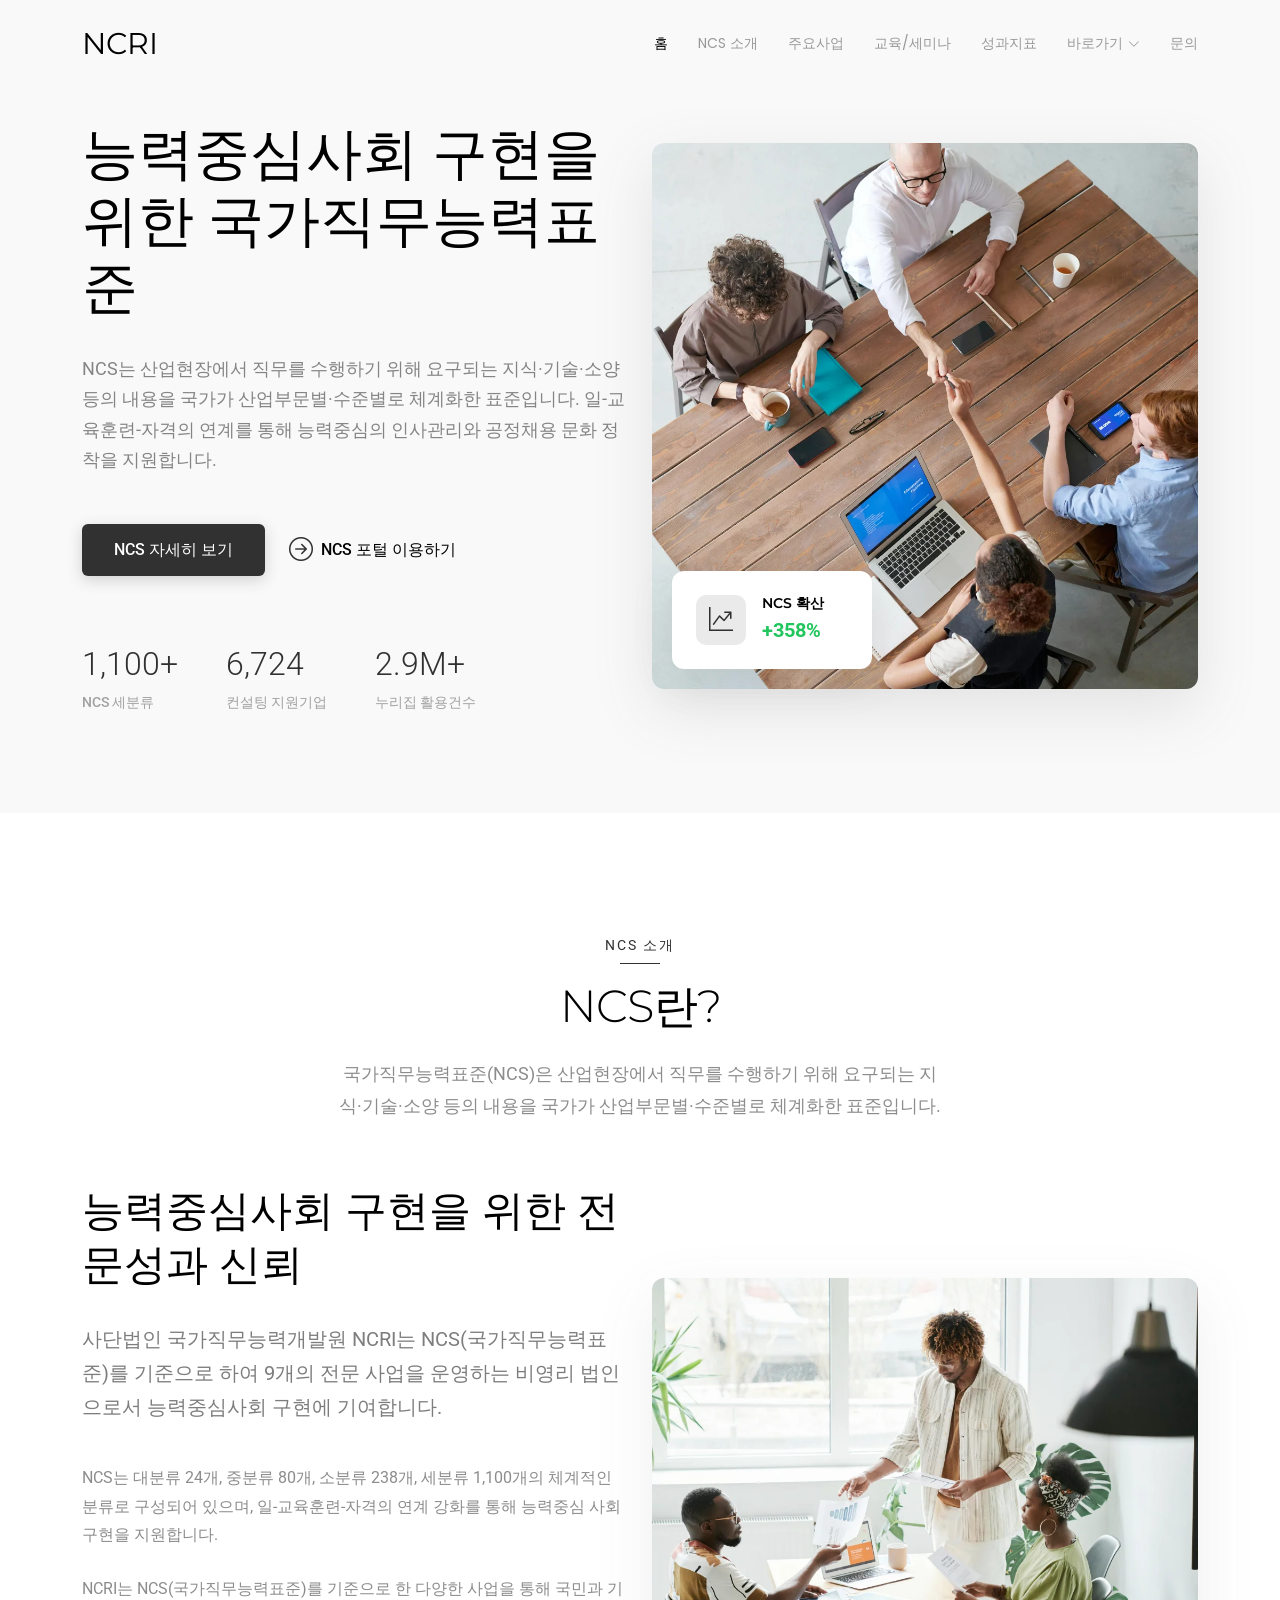
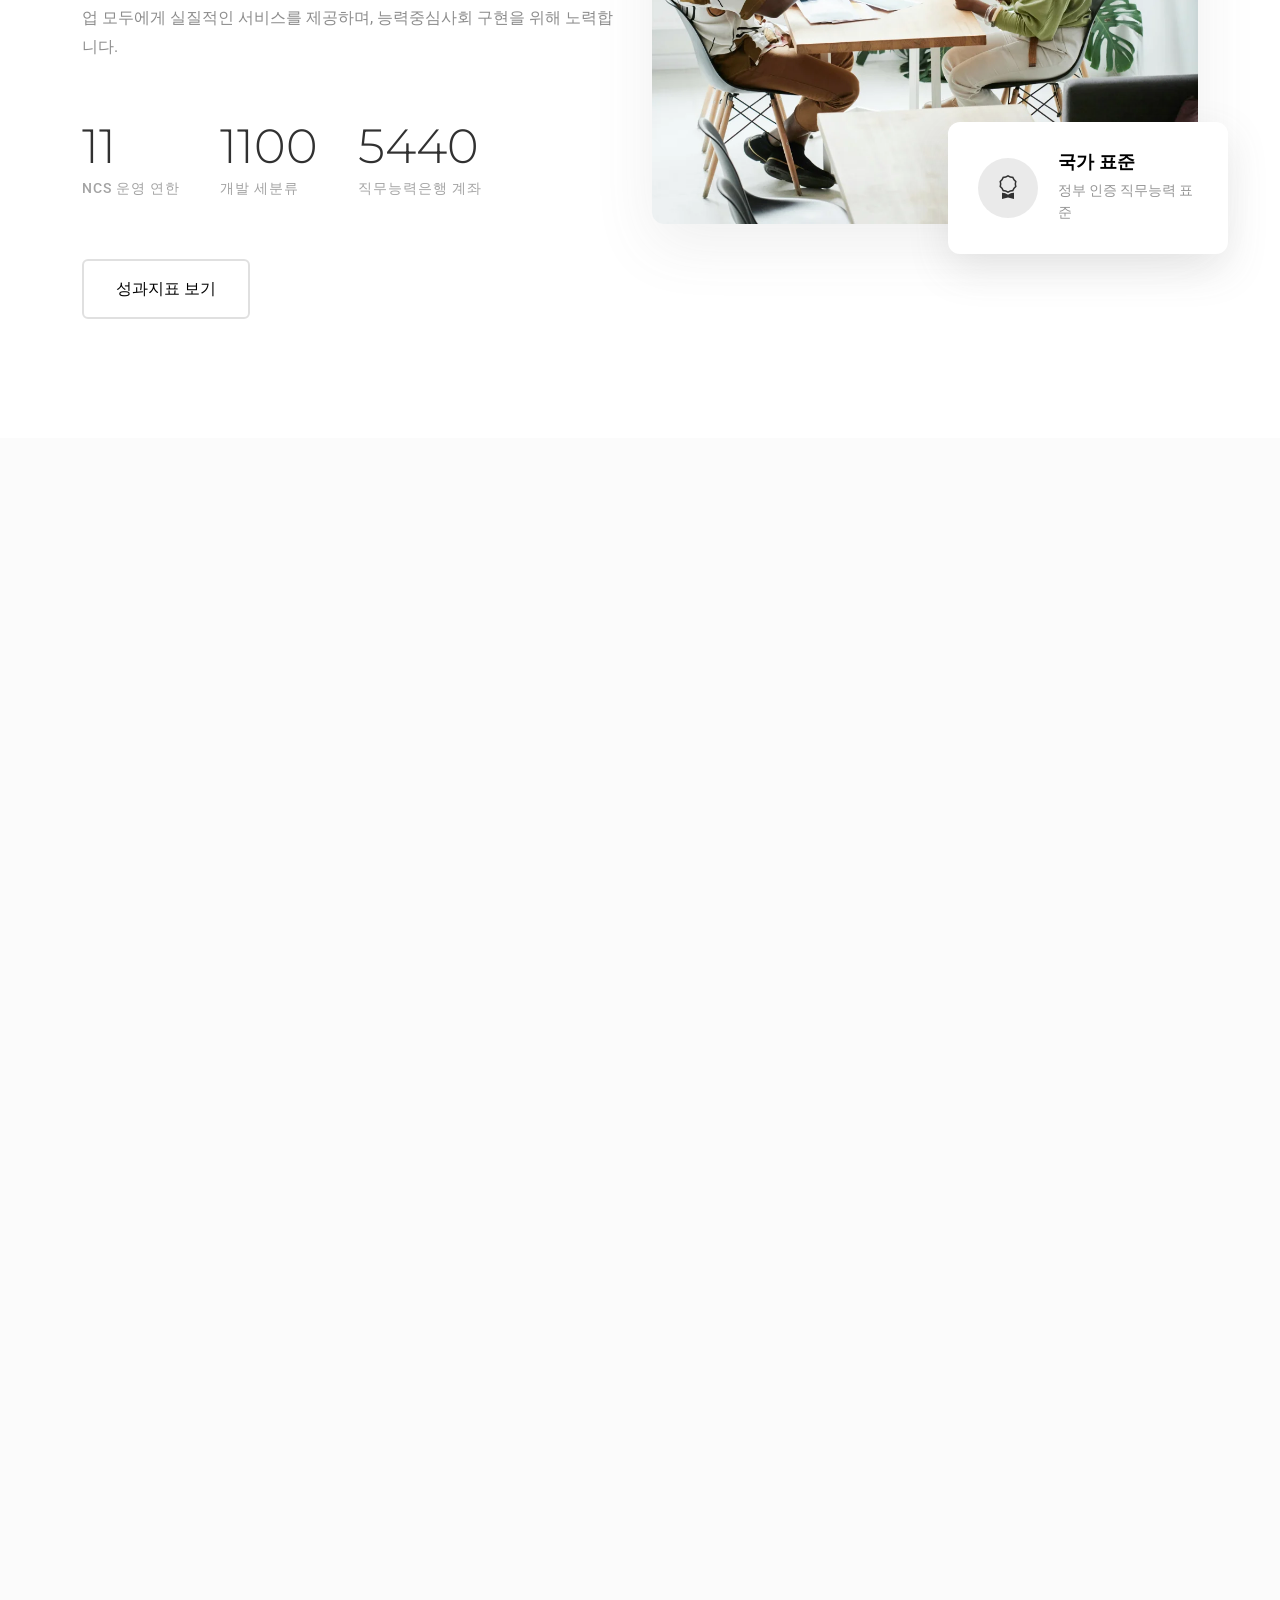
==== commit adc13127: "강의 목록/수강신청 및 후기 한글화 업데이트" ====
--- a/index.html
+++ b/index.html
@@ -44,13 +44,14 @@
     <!-- Main CSS File -->
     <link href="assets/css/main.css" rel="stylesheet" />
 
-    <!-- =======================================================
-  * Template Name: Axis
-  * Template URL: https://bootstrapmade.com/axis-bootstrap-corporate-template/
-  * Updated: Sep 13 2025 with Bootstrap v5.3.8
-  * Author: BootstrapMade.com
-  * License: https://bootstrapmade.com/license/
-  ======================================================== -->
+    <style>
+      .modal {
+        z-index: 1055 !important;
+      }
+      .modal-backdrop {
+        z-index: 1050 !important;
+      }
+    </style>
   </head>
 
   <body class="index-page">
@@ -698,9 +699,10 @@
                 </p>
                 <div class="consultation-info">
                   <p>
-                    <strong>📞 전화 상담:</strong> 02-123-4567 (평일 9:00-18:00)
+                    <strong>📞 전화 상담:</strong> 010-3206-4184 (평일
+                    9:00-18:00)
                   </p>
-                  <p><strong>📧 이메일 문의:</strong> info@ncri.or.kr</p>
+                  <p><strong>📧 이메일 문의:</strong> ncri.ceo@gmail.com</p>
                   <p><strong>💬 온라인 문의:</strong> 아래 문의 양식 이용</p>
                 </div>
               </div>
@@ -1139,7 +1141,7 @@
                   </div>
                   <div class="detail-content">
                     <span class="detail-label">이메일 문의</span>
-                    <span class="detail-value">info@ncskorea.org</span>
+                    <span class="detail-value">ncri.ceo@gmail.com</span>
                   </div>
                 </div>
 
@@ -1149,7 +1151,7 @@
                   </div>
                   <div class="detail-content">
                     <span class="detail-label">전화 문의</span>
-                    <span class="detail-value">02-3780-9000</span>
+                    <span class="detail-value">010-3206-4184</span>
                   </div>
                 </div>
 
@@ -1160,8 +1162,7 @@
                   <div class="detail-content">
                     <span class="detail-label">주소</span>
                     <span class="detail-value"
-                      >서울특별시 영등포구 여의도대로 83<br />NCRI
-                      (국가직무능력개발원)</span
+                      >경기도 안양시 평촌동 138<br />NCRI</span
                     >
                   </div>
                 </div>
@@ -1175,7 +1176,7 @@
                 </div>
 
                 <form
-                  action="forms/contact.php"
+                  action="https://script.google.com/macros/s/AKfycbwp6MRaMXGTUvlUjTqry7zt3O_D0z68kgftFnMAoTnm0IexmNaw10poeElyQ7ZWuyPqHA/exec"
                   method="post"
                   class="php-email-form"
                 >
@@ -1193,7 +1194,24 @@
                       </div>
                     </div>
                   </div>
-
+                  <div class="row">
+                    <div class="col-md-6">
+                      <div class="form-group">
+                        <label>전화번호</label>
+                        <input type="text" name="phone" required="" />
+                      </div>
+                    </div>
+                    <div class="col-md-6">
+                      <div class="form-group">
+                        <label>수강 과정</label>
+                        <input
+                          type="text"
+                          name="course"
+                          placeholder="예: NCS 교육세미나"
+                        />
+                      </div>
+                    </div>
+                  </div>
                   <div class="form-group">
                     <label>제목</label>
                     <input type="text" name="subject" required="" />
@@ -1229,6 +1247,81 @@
       </section>
       <!-- /Contact Section -->
     </main>
+
+    <!-- Course Enroll Modal -->
+    <div
+      class="modal fade"
+      id="courseEnrollModal"
+      tabindex="-1"
+      aria-hidden="true"
+    >
+      <div class="modal-dialog modal-dialog-centered">
+        <div class="modal-content">
+          <div class="modal-header">
+            <h5 class="modal-title">교육 세미나 신청</h5>
+            <button
+              type="button"
+              class="btn-close"
+              data-bs-dismiss="modal"
+              aria-label="닫기"
+            ></button>
+          </div>
+          <div class="modal-body">
+            <form id="courseEnrollForm">
+              <input
+                type="text"
+                name="name"
+                placeholder="이름"
+                class="form-control mb-2"
+                required
+              />
+              <input
+                type="email"
+                name="email"
+                placeholder="이메일"
+                class="form-control mb-2"
+                required
+              />
+              <input
+                type="text"
+                name="phone"
+                placeholder="전화번호"
+                class="form-control mb-2"
+                required
+              />
+              <input
+                type="text"
+                id="courseNameInput"
+                name="course"
+                placeholder="수강 과정"
+                class="form-control mb-2"
+                required
+              />
+              <input
+                type="text"
+                id="courseSubjectInput"
+                name="subject"
+                placeholder="제목"
+                class="form-control mb-2"
+              />
+              <textarea
+                name="message"
+                placeholder="메시지"
+                class="form-control mb-2"
+              ></textarea>
+              <button type="submit" class="btn btn-primary w-100">
+                신청하기
+              </button>
+            </form>
+            <div class="loading" style="display: none">전송 중...</div>
+            <div class="error-message text-danger" style="display: none"></div>
+            <div class="sent-message text-success" style="display: none">
+              신청이 접수되었습니다!
+            </div>
+          </div>
+        </div>
+      </div>
+    </div>
 
     <footer id="footer" class="footer dark-background">
       <div class="container footer-top">
@@ -1275,11 +1368,13 @@
             class="col-lg-3 col-md-12 footer-contact text-center text-md-start"
           >
             <h4>연락처</h4>
-            <p>서울특별시 영등포구 여의도대로 83</p>
-            <p>NCRI (국가직무능력개발원)</p>
+            <p>경기도 안양시 평촌동 138</p>
+            <p>NCRI</p>
             <p>대한민국</p>
-            <p class="mt-4"><strong>전화:</strong> <span>02-3780-9000</span></p>
-            <p><strong>이메일:</strong> <span>info@ncskorea.org</span></p>
+            <p class="mt-4">
+              <strong>전화:</strong> <span>010-3206-4184</span>
+            </p>
+            <p><strong>이메일:</strong> <span>ncri.ceo@gmail.com</span></p>
           </div>
         </div>
       </div>
@@ -1287,16 +1382,9 @@
       <div class="container copyright text-center mt-4">
         <p>
           © <span>저작권</span>
-          <strong class="px-1 sitename">NCRI (국가직무능력개발원)</strong>
+          <strong class="px-1 sitename">NCRI</strong>
           <span>All Rights Reserved</span>
         </p>
-        <div class="credits">
-          <!-- All the links in the footer should remain intact. -->
-          <!-- You can delete the links only if you've purchased the pro version. -->
-          <!-- Licensing information: https://bootstrapmade.com/license/ -->
-          <!-- Purchase the pro version with working PHP/AJAX contact form: [buy-url] -->
-          Designed by <a href="https://bootstrapmade.com/">BootstrapMade</a>
-        </div>
       </div>
     </footer>
 
@@ -1313,7 +1401,6 @@
 
     <!-- Vendor JS Files -->
     <script src="assets/vendor/bootstrap/js/bootstrap.bundle.min.js"></script>
-    <script src="assets/vendor/php-email-form/validate.js"></script>
     <script src="assets/vendor/aos/aos.js"></script>
     <script src="assets/vendor/glightbox/js/glightbox.min.js"></script>
     <script src="assets/vendor/purecounter/purecounter_vanilla.js"></script>
@@ -1321,6 +1408,12 @@
     <script src="assets/vendor/isotope-layout/isotope.pkgd.min.js"></script>
     <script src="assets/vendor/swiper/swiper-bundle.min.js"></script>
 
+    <!-- NCRI Webhook 설정 (배포 시 아래 URL을 Apps Script 웹앱 URL로 교체하세요) -->
+    <script>
+      window.NCRI_ENROLL_WEBHOOK =
+        "https://script.google.com/macros/s/AKfycbwp6MRaMXGTUvlUjTqry7zt3O_D0z68kgftFnMAoTnm0IexmNaw10poeElyQ7ZWuyPqHA/exec";
+      // 예: https://script.google.com/macros/s/AKfycbx.../exec
+    </script>
     <!-- Main JS File -->
     <script src="assets/js/main.js"></script>
   </body>
--- a/assets/css/main.css
+++ b/assets/css/main.css
@@ -14,13 +14,15 @@
 --------------------------------------------------------------*/
 /* Fonts */
 :root {
-  --default-font: "Roboto",  system-ui, -apple-system, "Segoe UI", Roboto, "Helvetica Neue", Arial, "Noto Sans", "Liberation Sans", sans-serif, "Apple Color Emoji", "Segoe UI Emoji", "Segoe UI Symbol", "Noto Color Emoji";
-  --heading-font: "Montserrat",  sans-serif;
-  --nav-font: "Poppins",  sans-serif;
+  --default-font: "Roboto", system-ui, -apple-system, "Segoe UI", Roboto,
+    "Helvetica Neue", Arial, "Noto Sans", "Liberation Sans", sans-serif,
+    "Apple Color Emoji", "Segoe UI Emoji", "Segoe UI Symbol", "Noto Color Emoji";
+  --heading-font: "Montserrat", sans-serif;
+  --nav-font: "Poppins", sans-serif;
 }
 
 /* Global Colors - The following color variables are used throughout the website. Updating them here will change the color scheme of the entire website */
-:root { 
+:root {
   --background-color: #ffffff; /* Background color for the entire website, including individual sections */
   --default-color: #666666; /* Default color used for the majority of the text content across the entire website */
   --heading-color: #000000; /* Color for headings, subheadings and title throughout the website */
@@ -31,7 +33,7 @@
 
 /* Nav Menu Colors - The following color variables are used specifically for the navigation menu. They are separate from the global colors to allow for more customization options */
 :root {
-  --nav-color: #999999;  /* The default color of the main navmenu links */
+  --nav-color: #999999; /* The default color of the main navmenu links */
   --nav-hover-color: #000000; /* Applied to main navmenu links when they are hovered over or active */
   --nav-mobile-background-color: #ffffff; /* Used as the background color for mobile navigation menu */
   --nav-dropdown-background-color: #ffffff; /* Used as the background color for dropdown items that appear when hovering over primary navigation items */
@@ -67,6 +69,21 @@
   color: var(--default-color);
   background-color: var(--background-color);
   font-family: var(--default-font);
+}
+
+/* Performance: avoid rendering off-screen sections until needed */
+.section {
+  content-visibility: auto;
+  contain-intrinsic-size: 1000px;
+}
+
+/* Respect reduced motion preferences */
+@media (prefers-reduced-motion: reduce) {
+  * {
+    animation: none !important;
+    transition: none !important;
+    scroll-behavior: auto !important;
+  }
 }
 
 a {
@@ -172,7 +189,8 @@
 
 .scrolled .header {
   isolation: isolate;
-  border-bottom: 1px solid color-mix(in srgb, var(--default-color), transparent 90%);
+  border-bottom: 1px solid
+    color-mix(in srgb, var(--default-color), transparent 90%);
 }
 
 .scrolled .header::before {
@@ -233,7 +251,7 @@
     padding-right: 0;
   }
 
-  .navmenu li:hover>a,
+  .navmenu li:hover > a,
   .navmenu .active,
   .navmenu .active:focus {
     color: var(--nav-hover-color);
@@ -272,11 +290,11 @@
 
   .navmenu .dropdown ul a:hover,
   .navmenu .dropdown ul .active:hover,
-  .navmenu .dropdown ul li:hover>a {
+  .navmenu .dropdown ul li:hover > a {
     color: var(--nav-dropdown-hover-color);
   }
 
-  .navmenu .dropdown:hover>ul {
+  .navmenu .dropdown:hover > ul {
     opacity: 1;
     top: 100%;
     visibility: visible;
@@ -288,7 +306,7 @@
     visibility: hidden;
   }
 
-  .navmenu .dropdown .dropdown:hover>ul {
+  .navmenu .dropdown .dropdown:hover > ul {
     opacity: 1;
     top: 0;
     left: -100%;
@@ -391,7 +409,7 @@
     background-color: rgba(33, 37, 41, 0.1);
   }
 
-  .navmenu .dropdown>.dropdown-active {
+  .navmenu .dropdown > .dropdown-active {
     display: block;
     background-color: rgba(33, 37, 41, 0.03);
   }
@@ -418,7 +436,7 @@
     transition: 0.3s;
   }
 
-  .mobile-nav-active .navmenu>ul {
+  .mobile-nav-active .navmenu > ul {
     display: block;
   }
 }
@@ -436,7 +454,8 @@
 
 .footer .footer-top {
   padding-top: 50px;
-  border-top: 1px solid color-mix(in srgb, var(--default-color), transparent 90%);
+  border-top: 1px solid
+    color-mix(in srgb, var(--default-color), transparent 90%);
 }
 
 .footer .footer-about .logo {
@@ -626,7 +645,8 @@
 .page-title {
   text-align: center;
   padding: 40px 0 20px 0;
-  border-top: 1px solid color-mix(in srgb, var(--default-color), transparent 90%);
+  border-top: 1px solid
+    color-mix(in srgb, var(--default-color), transparent 90%);
 }
 
 .page-title .breadcrumbs {
@@ -664,7 +684,11 @@
   margin-right: 0.2rem;
 }
 
-.page-title .breadcrumbs .breadcrumb .breadcrumb-item+.breadcrumb-item::before {
+.page-title
+  .breadcrumbs
+  .breadcrumb
+  .breadcrumb-item
+  + .breadcrumb-item::before {
   color: color-mix(in srgb, var(--default-color), transparent 50%);
 }
 
@@ -717,7 +741,6 @@
 }
 
 @media (max-width: 1199px) {
-
   section,
   .section {
     scroll-margin-top: 66px;
@@ -833,13 +856,15 @@
   text-decoration: none;
   transition: all 0.3s ease;
   border: none;
-  box-shadow: 0 4px 15px color-mix(in srgb, var(--accent-color), transparent 80%);
+  box-shadow: 0 4px 15px
+    color-mix(in srgb, var(--accent-color), transparent 80%);
 }
 
 .hero .hero-cta .btn-primary:hover {
   background-color: color-mix(in srgb, var(--accent-color), black 10%);
   transform: translateY(-2px);
-  box-shadow: 0 8px 25px color-mix(in srgb, var(--accent-color), transparent 70%);
+  box-shadow: 0 8px 25px
+    color-mix(in srgb, var(--accent-color), transparent 70%);
 }
 
 .hero .hero-cta .btn-secondary {
@@ -899,7 +924,8 @@
 
 .hero .hero-image img {
   border-radius: 12px;
-  box-shadow: 0 20px 60px color-mix(in srgb, var(--default-color), transparent 85%);
+  box-shadow: 0 20px 60px
+    color-mix(in srgb, var(--default-color), transparent 85%);
 }
 
 .hero .hero-image .floating-card {
@@ -909,7 +935,8 @@
   background: var(--surface-color);
   padding: 1.5rem;
   border-radius: 12px;
-  box-shadow: 0 10px 40px color-mix(in srgb, var(--default-color), transparent 85%);
+  box-shadow: 0 10px 40px
+    color-mix(in srgb, var(--default-color), transparent 85%);
   display: flex;
   align-items: center;
   gap: 1rem;
@@ -1093,7 +1120,8 @@
 
 .about .image-wrapper img {
   border-radius: 12px;
-  box-shadow: 0 20px 60px color-mix(in srgb, var(--default-color), transparent 90%);
+  box-shadow: 0 20px 60px
+    color-mix(in srgb, var(--default-color), transparent 90%);
 }
 
 .about .image-wrapper .floating-card {
@@ -1103,7 +1131,8 @@
   background-color: var(--surface-color);
   border-radius: 12px;
   padding: 30px;
-  box-shadow: 0 15px 40px color-mix(in srgb, var(--default-color), transparent 85%);
+  box-shadow: 0 15px 40px
+    color-mix(in srgb, var(--default-color), transparent 85%);
   max-width: 280px;
 }
 
@@ -1169,7 +1198,11 @@
 # Services Section
 --------------------------------------------------------------*/
 .services {
-  background-color: color-mix(in srgb, var(--background-color), var(--accent-color) 2%);
+  background-color: color-mix(
+    in srgb,
+    var(--background-color),
+    var(--accent-color) 2%
+  );
 }
 
 .services .service-item {
@@ -1191,7 +1224,11 @@
   left: 0;
   right: 0;
   height: 4px;
-  background: linear-gradient(90deg, var(--accent-color), color-mix(in srgb, var(--accent-color), var(--heading-color) 30%));
+  background: linear-gradient(
+    90deg,
+    var(--accent-color),
+    color-mix(in srgb, var(--accent-color), var(--heading-color) 30%)
+  );
   transform: scaleX(0);
   transform-origin: left;
   transition: transform 0.4s ease-in-out;
@@ -1199,7 +1236,8 @@
 
 .services .service-item:hover {
   transform: translateY(-8px);
-  box-shadow: 0 20px 40px color-mix(in srgb, var(--default-color), transparent 90%);
+  box-shadow: 0 20px 40px
+    color-mix(in srgb, var(--default-color), transparent 90%);
 }
 
 .services .service-item:hover::before {
@@ -1221,7 +1259,11 @@
 .services .service-item .service-icon {
   width: 80px;
   height: 80px;
-  background: linear-gradient(135deg, var(--accent-color), color-mix(in srgb, var(--accent-color), var(--heading-color) 20%));
+  background: linear-gradient(
+    135deg,
+    var(--accent-color),
+    color-mix(in srgb, var(--accent-color), var(--heading-color) 20%)
+  );
   border-radius: 50%;
   display: flex;
   align-items: center;
@@ -1331,7 +1373,8 @@
 
 .why-us .image-wrapper img {
   border-radius: 8px;
-  box-shadow: 0 20px 40px color-mix(in srgb, var(--default-color), transparent 85%);
+  box-shadow: 0 20px 40px
+    color-mix(in srgb, var(--default-color), transparent 85%);
   transition: transform 0.4s ease-in-out;
 }
 
@@ -1529,7 +1572,11 @@
   left: 0;
   width: 100%;
   height: 100%;
-  background: linear-gradient(135deg, rgba(54, 144, 231, 0.85), rgba(54, 144, 231, 0.75));
+  background: linear-gradient(
+    135deg,
+    rgba(54, 144, 231, 0.85),
+    rgba(54, 144, 231, 0.75)
+  );
   display: flex;
   align-items: center;
   justify-content: center;
@@ -1556,7 +1603,12 @@
   transition: all 0.3s ease;
 }
 
-.portfolio .portfolio-card .project-visual .project-overlay .overlay-content a:hover {
+.portfolio
+  .portfolio-card
+  .project-visual
+  .project-overlay
+  .overlay-content
+  a:hover {
   transform: translateY(-2px);
   box-shadow: 0 8px 25px rgba(0, 0, 0, 0.15);
 }
@@ -1638,7 +1690,12 @@
   gap: 12px;
 }
 
-.portfolio .portfolio-card .project-details .project-meta .project-scope .scope-item {
+.portfolio
+  .portfolio-card
+  .project-details
+  .project-meta
+  .project-scope
+  .scope-item {
   font-size: 0.8rem;
   font-weight: 400;
   color: color-mix(in srgb, var(--default-color), transparent 40%);
@@ -1646,7 +1703,12 @@
   position: relative;
 }
 
-.portfolio .portfolio-card .project-details .project-meta .project-scope .scope-item:not(:last-child)::after {
+.portfolio
+  .portfolio-card
+  .project-details
+  .project-meta
+  .project-scope
+  .scope-item:not(:last-child)::after {
   content: "·";
   position: absolute;
   right: -8px;
@@ -1703,7 +1765,11 @@
   }
 }
 
-.portfolio .portfolio-conclusion .conclusion-content .conclusion-actions .primary-action {
+.portfolio
+  .portfolio-conclusion
+  .conclusion-content
+  .conclusion-actions
+  .primary-action {
   display: inline-flex;
   align-items: center;
   gap: 8px;
@@ -1717,21 +1783,39 @@
   transition: all 0.3s ease;
 }
 
-.portfolio .portfolio-conclusion .conclusion-content .conclusion-actions .primary-action i {
+.portfolio
+  .portfolio-conclusion
+  .conclusion-content
+  .conclusion-actions
+  .primary-action
+  i {
   font-size: 0.9rem;
   transition: transform 0.3s ease;
 }
 
-.portfolio .portfolio-conclusion .conclusion-content .conclusion-actions .primary-action:hover {
+.portfolio
+  .portfolio-conclusion
+  .conclusion-content
+  .conclusion-actions
+  .primary-action:hover {
   background-color: color-mix(in srgb, var(--accent-color), black 10%);
   transform: translateY(-1px);
 }
 
-.portfolio .portfolio-conclusion .conclusion-content .conclusion-actions .primary-action:hover i {
+.portfolio
+  .portfolio-conclusion
+  .conclusion-content
+  .conclusion-actions
+  .primary-action:hover
+  i {
   transform: translateX(2px);
 }
 
-.portfolio .portfolio-conclusion .conclusion-content .conclusion-actions .secondary-action {
+.portfolio
+  .portfolio-conclusion
+  .conclusion-content
+  .conclusion-actions
+  .secondary-action {
   color: var(--default-color);
   font-size: 0.95rem;
   font-weight: 400;
@@ -1739,7 +1823,11 @@
   position: relative;
 }
 
-.portfolio .portfolio-conclusion .conclusion-content .conclusion-actions .secondary-action::after {
+.portfolio
+  .portfolio-conclusion
+  .conclusion-content
+  .conclusion-actions
+  .secondary-action::after {
   content: "";
   position: absolute;
   bottom: -2px;
@@ -1750,11 +1838,19 @@
   transition: width 0.3s ease;
 }
 
-.portfolio .portfolio-conclusion .conclusion-content .conclusion-actions .secondary-action:hover {
+.portfolio
+  .portfolio-conclusion
+  .conclusion-content
+  .conclusion-actions
+  .secondary-action:hover {
   color: var(--default-color);
 }
 
-.portfolio .portfolio-conclusion .conclusion-content .conclusion-actions .secondary-action:hover::after {
+.portfolio
+  .portfolio-conclusion
+  .conclusion-content
+  .conclusion-actions
+  .secondary-action:hover::after {
   width: 100%;
 }
 
@@ -1872,7 +1968,11 @@
 # Pricing Section
 --------------------------------------------------------------*/
 .pricing {
-  background-color: color-mix(in srgb, var(--background-color), var(--accent-color) 2%);
+  background-color: color-mix(
+    in srgb,
+    var(--background-color),
+    var(--accent-color) 2%
+  );
 }
 
 .pricing-card {
@@ -1888,7 +1988,8 @@
 
 .pricing-card:hover {
   transform: translateY(-8px);
-  box-shadow: 0 20px 40px color-mix(in srgb, var(--default-color), transparent 85%);
+  box-shadow: 0 20px 40px
+    color-mix(in srgb, var(--default-color), transparent 85%);
 }
 
 .pricing-card.featured {
@@ -1969,7 +2070,8 @@
   padding: 12px 0;
   display: flex;
   align-items: center;
-  border-bottom: 1px solid color-mix(in srgb, var(--default-color), transparent 90%);
+  border-bottom: 1px solid
+    color-mix(in srgb, var(--default-color), transparent 90%);
 }
 
 .pricing-features li:last-child {
@@ -1991,7 +2093,8 @@
 .pricing-info {
   margin-top: 20px;
   padding-top: 20px;
-  border-top: 1px solid color-mix(in srgb, var(--default-color), transparent 90%);
+  border-top: 1px solid
+    color-mix(in srgb, var(--default-color), transparent 90%);
 }
 
 .price-tag {
@@ -2028,7 +2131,11 @@
   text-align: center;
   margin-top: 60px;
   padding: 40px;
-  background: color-mix(in srgb, var(--background-color), var(--accent-color) 1%);
+  background: color-mix(
+    in srgb,
+    var(--background-color),
+    var(--accent-color) 1%
+  );
   border-radius: 12px;
 }
 
@@ -2060,15 +2167,15 @@
   .pricing-card {
     padding: 30px 20px;
   }
-  
+
   .amount {
     font-size: 36px;
   }
-  
+
   .pricing-card.featured {
     transform: none;
   }
-  
+
   .pricing-card.featured:hover {
     transform: translateY(-8px);
   }
@@ -2095,7 +2202,11 @@
 }
 
 .testimonials .testimonial-item {
-  background: linear-gradient(135deg, var(--surface-color) 0%, color-mix(in srgb, var(--surface-color), var(--accent-color) 2%) 100%);
+  background: linear-gradient(
+    135deg,
+    var(--surface-color) 0%,
+    color-mix(in srgb, var(--surface-color), var(--accent-color) 2%) 100%
+  );
   border-radius: 20px;
   padding: 0;
   height: 100%;
@@ -2112,7 +2223,11 @@
   left: 0;
   right: 0;
   height: 4px;
-  background: linear-gradient(90deg, var(--accent-color), color-mix(in srgb, var(--accent-color), var(--heading-color) 30%));
+  background: linear-gradient(
+    90deg,
+    var(--accent-color),
+    color-mix(in srgb, var(--accent-color), var(--heading-color) 30%)
+  );
   transform: scaleX(0);
   transform-origin: left;
   transition: transform 0.4s ease;
@@ -2139,7 +2254,11 @@
   position: relative;
   text-align: center;
   padding: 30px 30px 20px;
-  background: linear-gradient(135deg, color-mix(in srgb, var(--surface-color), var(--accent-color) 3%) 0%, var(--surface-color) 100%);
+  background: linear-gradient(
+    135deg,
+    color-mix(in srgb, var(--surface-color), var(--accent-color) 3%) 0%,
+    var(--surface-color) 100%
+  );
 }
 
 .testimonials .testimonial-header img {
@@ -2278,7 +2397,9 @@
   transition: all 0.3s ease;
 }
 
-.testimonials .swiper-pagination .swiper-pagination-bullet.swiper-pagination-bullet-active {
+.testimonials
+  .swiper-pagination
+  .swiper-pagination-bullet.swiper-pagination-bullet-active {
   background: var(--accent-color);
   transform: scale(1.2);
 }
@@ -2583,7 +2704,8 @@
 .contact .form-wrapper .submit-btn:hover {
   background: color-mix(in srgb, var(--accent-color), transparent 10%);
   transform: translateY(-2px);
-  box-shadow: 0 8px 25px color-mix(in srgb, var(--accent-color), transparent 70%);
+  box-shadow: 0 8px 25px
+    color-mix(in srgb, var(--accent-color), transparent 70%);
 }
 
 .contact .form-wrapper .submit-btn:hover i {
@@ -2663,7 +2785,11 @@
   position: relative;
 }
 
-.portfolio-details .project-intro .intro-content .project-meta .project-type::after {
+.portfolio-details
+  .project-intro
+  .intro-content
+  .project-meta
+  .project-type::after {
   content: "•";
   position: absolute;
   right: -1rem;
@@ -2712,7 +2838,11 @@
   bottom: 30px;
 }
 
-.portfolio-details .project-showcase .showcase-slider .swiper-pagination .swiper-pagination-bullet {
+.portfolio-details
+  .project-showcase
+  .showcase-slider
+  .swiper-pagination
+  .swiper-pagination-bullet {
   width: 12px;
   height: 12px;
   background-color: rgba(255, 255, 255, 0.5);
@@ -2720,7 +2850,11 @@
   transition: all 0.3s ease;
 }
 
-.portfolio-details .project-showcase .showcase-slider .swiper-pagination .swiper-pagination-bullet.swiper-pagination-bullet-active {
+.portfolio-details
+  .project-showcase
+  .showcase-slider
+  .swiper-pagination
+  .swiper-pagination-bullet.swiper-pagination-bullet-active {
   background-color: white;
   transform: scale(1.2);
 }
@@ -2754,7 +2888,8 @@
 
 .portfolio-details .project-details-grid .project-info .info-block {
   padding: 1.5rem 0;
-  border-bottom: 1px solid color-mix(in srgb, var(--default-color), transparent 90%);
+  border-bottom: 1px solid
+    color-mix(in srgb, var(--default-color), transparent 90%);
 }
 
 .portfolio-details .project-details-grid .project-info .info-block:last-child {
@@ -2913,7 +3048,12 @@
   gap: 0.75rem;
 }
 
-.portfolio-details .technologies-used .tech-stack .tech-group .tech-tags .tech-tag {
+.portfolio-details
+  .technologies-used
+  .tech-stack
+  .tech-group
+  .tech-tags
+  .tech-tag {
   padding: 0.5rem 1.25rem;
   background-color: color-mix(in srgb, var(--surface-color), transparent 50%);
   border: 1px solid color-mix(in srgb, var(--default-color), transparent 88%);
@@ -2924,7 +3064,12 @@
   transition: all 0.3s ease;
 }
 
-.portfolio-details .technologies-used .tech-stack .tech-group .tech-tags .tech-tag:hover {
+.portfolio-details
+  .technologies-used
+  .tech-stack
+  .tech-group
+  .tech-tags
+  .tech-tag:hover {
   background-color: var(--accent-color);
   border-color: var(--accent-color);
   color: var(--contrast-color);
@@ -2961,7 +3106,11 @@
   text-align: center;
 }
 
-.portfolio-details .project-outcomes .outcomes-grid .outcome-card .outcome-stat {
+.portfolio-details
+  .project-outcomes
+  .outcomes-grid
+  .outcome-card
+  .outcome-stat {
   font-size: 3rem;
   font-weight: 300;
   color: var(--accent-color);
@@ -2969,14 +3118,19 @@
   line-height: 1;
 }
 
-.portfolio-details .project-outcomes .outcomes-grid .outcome-card .outcome-label {
+.portfolio-details
+  .project-outcomes
+  .outcomes-grid
+  .outcome-card
+  .outcome-label {
   font-size: 1rem;
   color: color-mix(in srgb, var(--default-color), transparent 30%);
   line-height: 1.4;
 }
 
 .portfolio-details .project-navigation {
-  border-top: 1px solid color-mix(in srgb, var(--default-color), transparent 90%);
+  border-top: 1px solid
+    color-mix(in srgb, var(--default-color), transparent 90%);
   padding-top: 3rem;
 }
 
@@ -2999,14 +3153,22 @@
 }
 
 .portfolio-details .project-navigation .nav-container .nav-item.prev .nav-label,
-.portfolio-details .project-navigation .nav-container .nav-item.next .nav-label {
+.portfolio-details
+  .project-navigation
+  .nav-container
+  .nav-item.next
+  .nav-label {
   font-size: 0.875rem;
   color: color-mix(in srgb, var(--default-color), transparent 50%);
   margin-bottom: 0.25rem;
 }
 
 .portfolio-details .project-navigation .nav-container .nav-item.prev .nav-title,
-.portfolio-details .project-navigation .nav-container .nav-item.next .nav-title {
+.portfolio-details
+  .project-navigation
+  .nav-container
+  .nav-item.next
+  .nav-title {
   font-size: 1.125rem;
   font-weight: 400;
 }
@@ -3093,7 +3255,11 @@
     gap: 0.5rem;
   }
 
-  .portfolio-details .project-intro .intro-content .project-meta .project-type::after {
+  .portfolio-details
+    .project-intro
+    .intro-content
+    .project-meta
+    .project-type::after {
     display: none;
   }
 
@@ -3210,7 +3376,11 @@
   align-items: flex-start;
 }
 
-.service-details .service-content .service-features .feature-item .feature-icon {
+.service-details
+  .service-content
+  .service-features
+  .feature-item
+  .feature-icon {
   flex-shrink: 0;
   width: 48px;
   height: 48px;
@@ -3221,18 +3391,33 @@
   justify-content: center;
 }
 
-.service-details .service-content .service-features .feature-item .feature-icon i {
+.service-details
+  .service-content
+  .service-features
+  .feature-item
+  .feature-icon
+  i {
   font-size: 20px;
   color: var(--accent-color);
 }
 
-.service-details .service-content .service-features .feature-item .feature-content h4 {
+.service-details
+  .service-content
+  .service-features
+  .feature-item
+  .feature-content
+  h4 {
   font-size: 1.2rem;
   font-weight: 400;
   margin-bottom: 12px;
 }
 
-.service-details .service-content .service-features .feature-item .feature-content p {
+.service-details
+  .service-content
+  .service-features
+  .feature-item
+  .feature-content
+  p {
   font-size: 1rem;
   line-height: 1.7;
   color: color-mix(in srgb, var(--default-color), transparent 25%);
@@ -3245,14 +3430,22 @@
   margin-bottom: 40px;
 }
 
-.service-details .service-content .service-process .process-timeline .process-step {
+.service-details
+  .service-content
+  .service-process
+  .process-timeline
+  .process-step {
   display: flex;
   gap: 24px;
   margin-bottom: 40px;
   position: relative;
 }
 
-.service-details .service-content .service-process .process-timeline .process-step:not(:last-child)::after {
+.service-details
+  .service-content
+  .service-process
+  .process-timeline
+  .process-step:not(:last-child)::after {
   content: "";
   position: absolute;
   left: 23px;
@@ -3262,7 +3455,12 @@
   background: color-mix(in srgb, var(--default-color), transparent 85%);
 }
 
-.service-details .service-content .service-process .process-timeline .process-step .step-number {
+.service-details
+  .service-content
+  .service-process
+  .process-timeline
+  .process-step
+  .step-number {
   flex-shrink: 0;
   width: 48px;
   height: 48px;
@@ -3276,17 +3474,34 @@
   font-size: 1rem;
 }
 
-.service-details .service-content .service-process .process-timeline .process-step .step-content {
+.service-details
+  .service-content
+  .service-process
+  .process-timeline
+  .process-step
+  .step-content {
   flex: 1;
 }
 
-.service-details .service-content .service-process .process-timeline .process-step .step-content h4 {
+.service-details
+  .service-content
+  .service-process
+  .process-timeline
+  .process-step
+  .step-content
+  h4 {
   font-size: 1.3rem;
   font-weight: 400;
   margin-bottom: 12px;
 }
 
-.service-details .service-content .service-process .process-timeline .process-step .step-content p {
+.service-details
+  .service-content
+  .service-process
+  .process-timeline
+  .process-step
+  .step-content
+  p {
   font-size: 1rem;
   line-height: 1.7;
   color: color-mix(in srgb, var(--default-color), transparent 25%);
@@ -3315,51 +3530,88 @@
 
 .service-details .service-sidebar .service-info .service-details-list li {
   padding: 12px 0;
-  border-bottom: 1px solid color-mix(in srgb, var(--default-color), transparent 90%);
+  border-bottom: 1px solid
+    color-mix(in srgb, var(--default-color), transparent 90%);
   font-size: 0.95rem;
   line-height: 1.6;
 }
 
-.service-details .service-sidebar .service-info .service-details-list li:last-child {
+.service-details
+  .service-sidebar
+  .service-info
+  .service-details-list
+  li:last-child {
   border-bottom: none;
 }
 
-.service-details .service-sidebar .service-info .service-details-list li strong {
+.service-details
+  .service-sidebar
+  .service-info
+  .service-details-list
+  li
+  strong {
   color: var(--heading-color);
   font-weight: 500;
 }
 
-.service-details .service-sidebar .related-services .related-service-list .related-service-item {
+.service-details
+  .service-sidebar
+  .related-services
+  .related-service-list
+  .related-service-item {
   display: flex;
   align-items: center;
   gap: 12px;
   padding: 16px 0;
-  border-bottom: 1px solid color-mix(in srgb, var(--default-color), transparent 90%);
+  border-bottom: 1px solid
+    color-mix(in srgb, var(--default-color), transparent 90%);
   color: var(--default-color);
   text-decoration: none;
   transition: all 0.3s ease;
 }
 
-.service-details .service-sidebar .related-services .related-service-list .related-service-item:last-child {
+.service-details
+  .service-sidebar
+  .related-services
+  .related-service-list
+  .related-service-item:last-child {
   border-bottom: none;
 }
 
-.service-details .service-sidebar .related-services .related-service-list .related-service-item:hover {
+.service-details
+  .service-sidebar
+  .related-services
+  .related-service-list
+  .related-service-item:hover {
   color: var(--accent-color);
   transform: translateX(4px);
 }
 
-.service-details .service-sidebar .related-services .related-service-list .related-service-item i {
+.service-details
+  .service-sidebar
+  .related-services
+  .related-service-list
+  .related-service-item
+  i {
   font-size: 16px;
   width: 20px;
 }
 
-.service-details .service-sidebar .related-services .related-service-list .related-service-item span {
+.service-details
+  .service-sidebar
+  .related-services
+  .related-service-list
+  .related-service-item
+  span {
   font-size: 0.95rem;
 }
 
 .service-details .service-sidebar .cta-widget {
-  background: linear-gradient(135deg, var(--accent-color), color-mix(in srgb, var(--accent-color), transparent 20%));
+  background: linear-gradient(
+    135deg,
+    var(--accent-color),
+    color-mix(in srgb, var(--accent-color), transparent 20%)
+  );
   color: var(--contrast-color);
 }
 
@@ -3391,7 +3643,8 @@
 
 .service-details .service-sidebar .cta-widget .cta-content .btn-cta:hover {
   transform: translateY(-2px);
-  box-shadow: 0 8px 16px color-mix(in srgb, var(--default-color), transparent 85%);
+  box-shadow: 0 8px 16px
+    color-mix(in srgb, var(--default-color), transparent 85%);
   color: var(--accent-color);
 }
 
@@ -3463,11 +3716,18 @@
     gap: 16px;
   }
 
-  .service-details .service-content .process-timeline .process-step:not(:last-child)::after {
+  .service-details
+    .service-content
+    .process-timeline
+    .process-step:not(:last-child)::after {
     left: 19px;
   }
 
-  .service-details .service-content .process-timeline .process-step .step-number {
+  .service-details
+    .service-content
+    .process-timeline
+    .process-step
+    .step-number {
     width: 40px;
     height: 40px;
     font-size: 0.9rem;
@@ -3624,7 +3884,11 @@
   }
 }
 
-.terms-of-service .tos-content .content-section .prohibited-list .prohibited-item {
+.terms-of-service
+  .tos-content
+  .content-section
+  .prohibited-list
+  .prohibited-item {
   display: flex;
   align-items: center;
   gap: 12px;
@@ -3633,12 +3897,22 @@
   border-radius: 12px;
 }
 
-.terms-of-service .tos-content .content-section .prohibited-list .prohibited-item i {
+.terms-of-service
+  .tos-content
+  .content-section
+  .prohibited-list
+  .prohibited-item
+  i {
   color: #dc3545;
   font-size: 1.2rem;
 }
 
-.terms-of-service .tos-content .content-section .prohibited-list .prohibited-item span {
+.terms-of-service
+  .tos-content
+  .content-section
+  .prohibited-list
+  .prohibited-item
+  span {
   font-size: 0.95rem;
   color: color-mix(in srgb, var(--default-color), transparent 20%);
 }
@@ -3669,7 +3943,12 @@
   font-size: 0.95rem;
 }
 
-.terms-of-service .tos-content .content-section .disclaimer-box ul li:last-child {
+.terms-of-service
+  .tos-content
+  .content-section
+  .disclaimer-box
+  ul
+  li:last-child {
   margin-bottom: 0;
 }
 
@@ -3706,7 +3985,11 @@
 }
 
 .terms-of-service .tos-contact .contact-box {
-  background: linear-gradient(135deg, color-mix(in srgb, var(--accent-color), transparent 95%) 0%, color-mix(in srgb, var(--accent-color), transparent 98%) 100%);
+  background: linear-gradient(
+    135deg,
+    color-mix(in srgb, var(--accent-color), transparent 95%) 0%,
+    color-mix(in srgb, var(--accent-color), transparent 98%) 100%
+  );
   border-radius: 20px;
   padding: 40px;
   display: flex;
@@ -3764,7 +4047,11 @@
   transition: all 0.3s;
 }
 
-.terms-of-service .tos-contact .contact-box .contact-content .contact-link:hover {
+.terms-of-service
+  .tos-contact
+  .contact-box
+  .contact-content
+  .contact-link:hover {
   transform: translateY(-2px);
   box-shadow: 0 5px 15px rgba(0, 0, 0, 0.1);
 }
@@ -3866,7 +4153,11 @@
 }
 
 .privacy .privacy-content .privacy-section .highlight-box {
-  background: linear-gradient(135deg, var(--accent-color), color-mix(in srgb, var(--accent-color), #000000 20%));
+  background: linear-gradient(
+    135deg,
+    var(--accent-color),
+    color-mix(in srgb, var(--accent-color), #000000 20%)
+  );
   padding: 40px;
   border-radius: 15px;
   text-align: center;
@@ -3904,7 +4195,11 @@
   transition: all 0.3s ease;
 }
 
-.privacy .privacy-content .privacy-section .security-measures .measure-item:hover {
+.privacy
+  .privacy-content
+  .privacy-section
+  .security-measures
+  .measure-item:hover {
   transform: translateY(-5px);
   box-shadow: 0 10px 30px rgba(0, 0, 0, 0.1);
 }
@@ -3980,28 +4275,61 @@
   border: 1px solid color-mix(in srgb, var(--default-color), transparent 90%);
 }
 
-.privacy .privacy-content .privacy-section .cookie-types .table-responsive .table {
+.privacy
+  .privacy-content
+  .privacy-section
+  .cookie-types
+  .table-responsive
+  .table {
   margin: 0;
 }
 
-.privacy .privacy-content .privacy-section .cookie-types .table-responsive .table thead {
+.privacy
+  .privacy-content
+  .privacy-section
+  .cookie-types
+  .table-responsive
+  .table
+  thead {
   background: color-mix(in srgb, var(--accent-color), transparent 90%);
 }
 
-.privacy .privacy-content .privacy-section .cookie-types .table-responsive .table thead th {
+.privacy
+  .privacy-content
+  .privacy-section
+  .cookie-types
+  .table-responsive
+  .table
+  thead
+  th {
   border: none;
   color: var(--heading-color);
   font-weight: 600;
   padding: 15px 20px;
 }
 
-.privacy .privacy-content .privacy-section .cookie-types .table-responsive .table tbody td {
-  border-top: 1px solid color-mix(in srgb, var(--default-color), transparent 90%);
+.privacy
+  .privacy-content
+  .privacy-section
+  .cookie-types
+  .table-responsive
+  .table
+  tbody
+  td {
+  border-top: 1px solid
+    color-mix(in srgb, var(--default-color), transparent 90%);
   padding: 15px 20px;
   color: var(--default-color);
 }
 
-.privacy .privacy-content .privacy-section .cookie-types .table-responsive .table tbody tr:hover {
+.privacy
+  .privacy-content
+  .privacy-section
+  .cookie-types
+  .table-responsive
+  .table
+  tbody
+  tr:hover {
   background: color-mix(in srgb, var(--accent-color), transparent 97%);
 }
 
@@ -4055,7 +4383,7 @@
     font-size: 20px;
   }
 
-  .privacy .privacy-content .privacy-section .security-measures .row>div {
+  .privacy .privacy-content .privacy-section .security-measures .row > div {
     margin-bottom: 20px;
   }
 
@@ -4078,7 +4406,11 @@
   min-height: 100vh;
   display: flex;
   align-items: center;
-  background: linear-gradient(135deg, var(--surface-color) 0%, color-mix(in srgb, var(--surface-color), var(--accent-color) 3%) 100%);
+  background: linear-gradient(
+    135deg,
+    var(--surface-color) 0%,
+    color-mix(in srgb, var(--surface-color), var(--accent-color) 3%) 100%
+  );
 }
 
 .error-404 .error-content {
@@ -4168,7 +4500,8 @@
 .error-404 .error-content .error-actions .btn-primary:hover {
   background-color: color-mix(in srgb, var(--accent-color), black 10%);
   transform: translateY(-2px);
-  box-shadow: 0 8px 25px color-mix(in srgb, var(--accent-color), transparent 70%);
+  box-shadow: 0 8px 25px
+    color-mix(in srgb, var(--accent-color), transparent 70%);
 }
 
 .error-404 .error-content .error-actions .btn-secondary {
@@ -4223,7 +4556,12 @@
   align-items: center;
 }
 
-.error-404 .error-content .search-section .search-form .search-input-group .search-input {
+.error-404
+  .error-content
+  .search-section
+  .search-form
+  .search-input-group
+  .search-input {
   width: 100%;
   padding: 16px 60px 16px 20px;
   border: 2px solid color-mix(in srgb, var(--default-color), transparent 80%);
@@ -4234,17 +4572,32 @@
   transition: all 0.3s ease;
 }
 
-.error-404 .error-content .search-section .search-form .search-input-group .search-input:focus {
+.error-404
+  .error-content
+  .search-section
+  .search-form
+  .search-input-group
+  .search-input:focus {
   outline: none;
   border-color: var(--accent-color);
   box-shadow: 0 0 0 3px color-mix(in srgb, var(--accent-color), transparent 85%);
 }
 
-.error-404 .error-content .search-section .search-form .search-input-group .search-input::placeholder {
+.error-404
+  .error-content
+  .search-section
+  .search-form
+  .search-input-group
+  .search-input::placeholder {
   color: color-mix(in srgb, var(--default-color), transparent 50%);
 }
 
-.error-404 .error-content .search-section .search-form .search-input-group .search-btn {
+.error-404
+  .error-content
+  .search-section
+  .search-form
+  .search-input-group
+  .search-btn {
   position: absolute;
   right: 8px;
   background: var(--accent-color);
@@ -4256,11 +4609,22 @@
   transition: all 0.3s ease;
 }
 
-.error-404 .error-content .search-section .search-form .search-input-group .search-btn:hover {
+.error-404
+  .error-content
+  .search-section
+  .search-form
+  .search-input-group
+  .search-btn:hover {
   background-color: color-mix(in srgb, var(--accent-color), black 10%);
 }
 
-.error-404 .error-content .search-section .search-form .search-input-group .search-btn i {
+.error-404
+  .error-content
+  .search-section
+  .search-form
+  .search-input-group
+  .search-btn
+  i {
   font-size: 1rem;
 }
 
@@ -4295,7 +4659,11 @@
   width: 80px;
   height: 80px;
   border-radius: 50%;
-  background: linear-gradient(135deg, var(--accent-color) 0%, color-mix(in srgb, var(--accent-color), black 20%) 100%);
+  background: linear-gradient(
+    135deg,
+    var(--accent-color) 0%,
+    color-mix(in srgb, var(--accent-color), black 20%) 100%
+  );
   display: flex;
   align-items: center;
   justify-content: center;
@@ -4349,7 +4717,8 @@
 
 .error-404 .helpful-links .link-item:hover .link-icon {
   transform: scale(1.1);
-  box-shadow: 0 15px 35px color-mix(in srgb, var(--accent-color), transparent 65%);
+  box-shadow: 0 15px 35px
+    color-mix(in srgb, var(--accent-color), transparent 65%);
 }
 
 @media (max-width: 992px) {
@@ -4382,4 +4751,4 @@
 --------------------------------------------------------------*/
 .starter-section {
   /* Add your styles here */
-}+}
